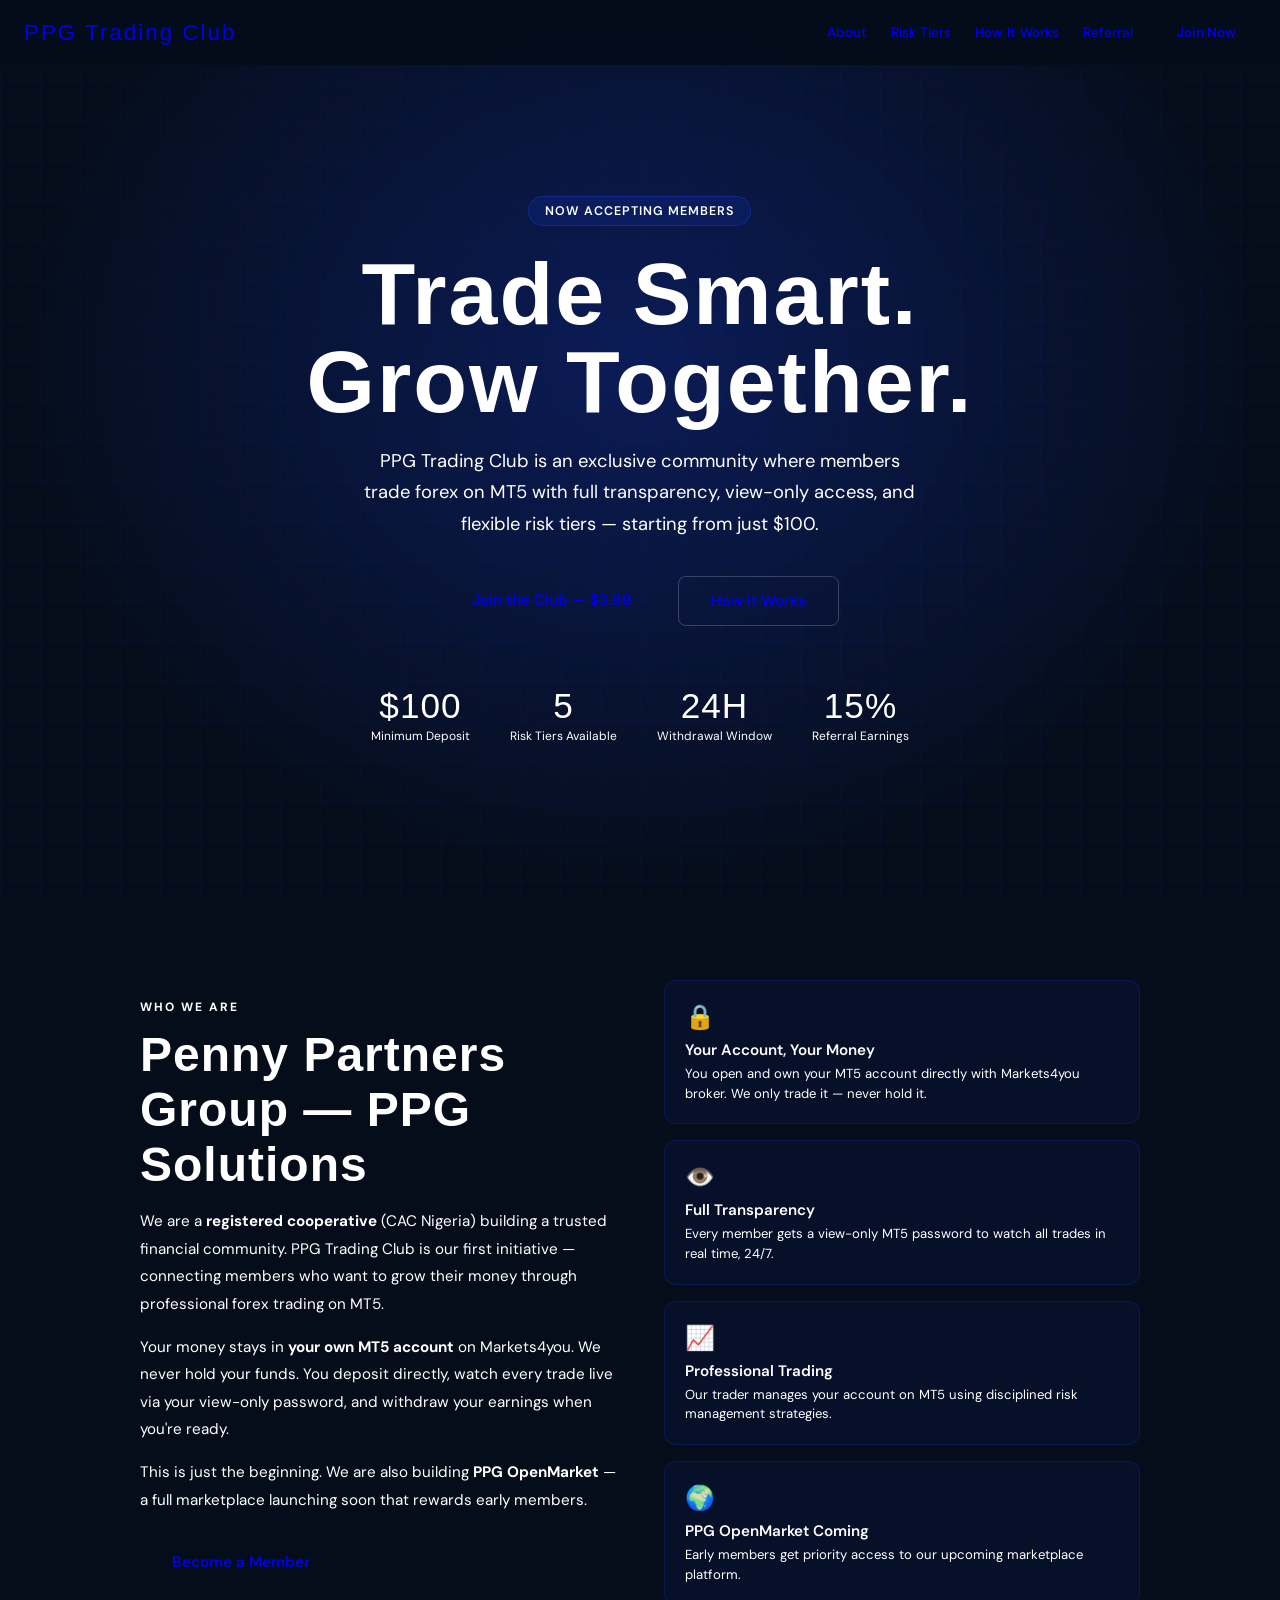
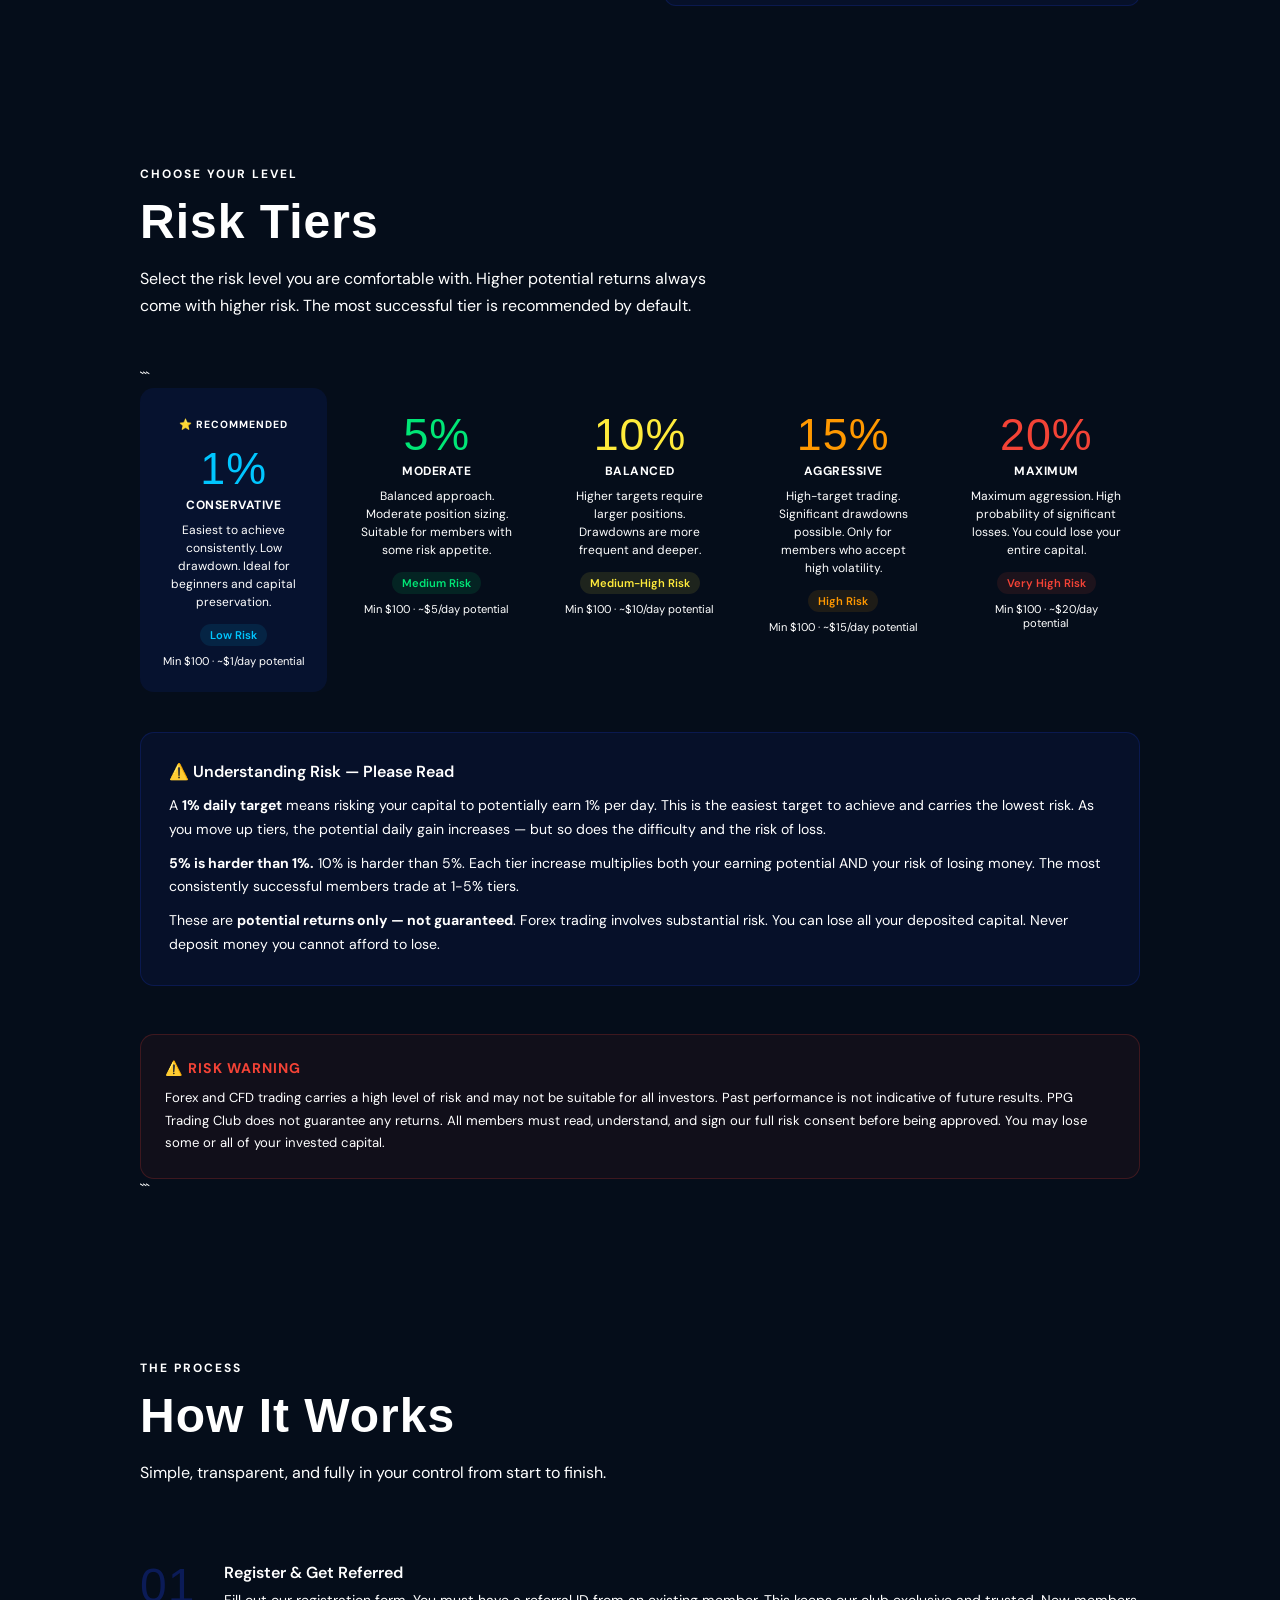
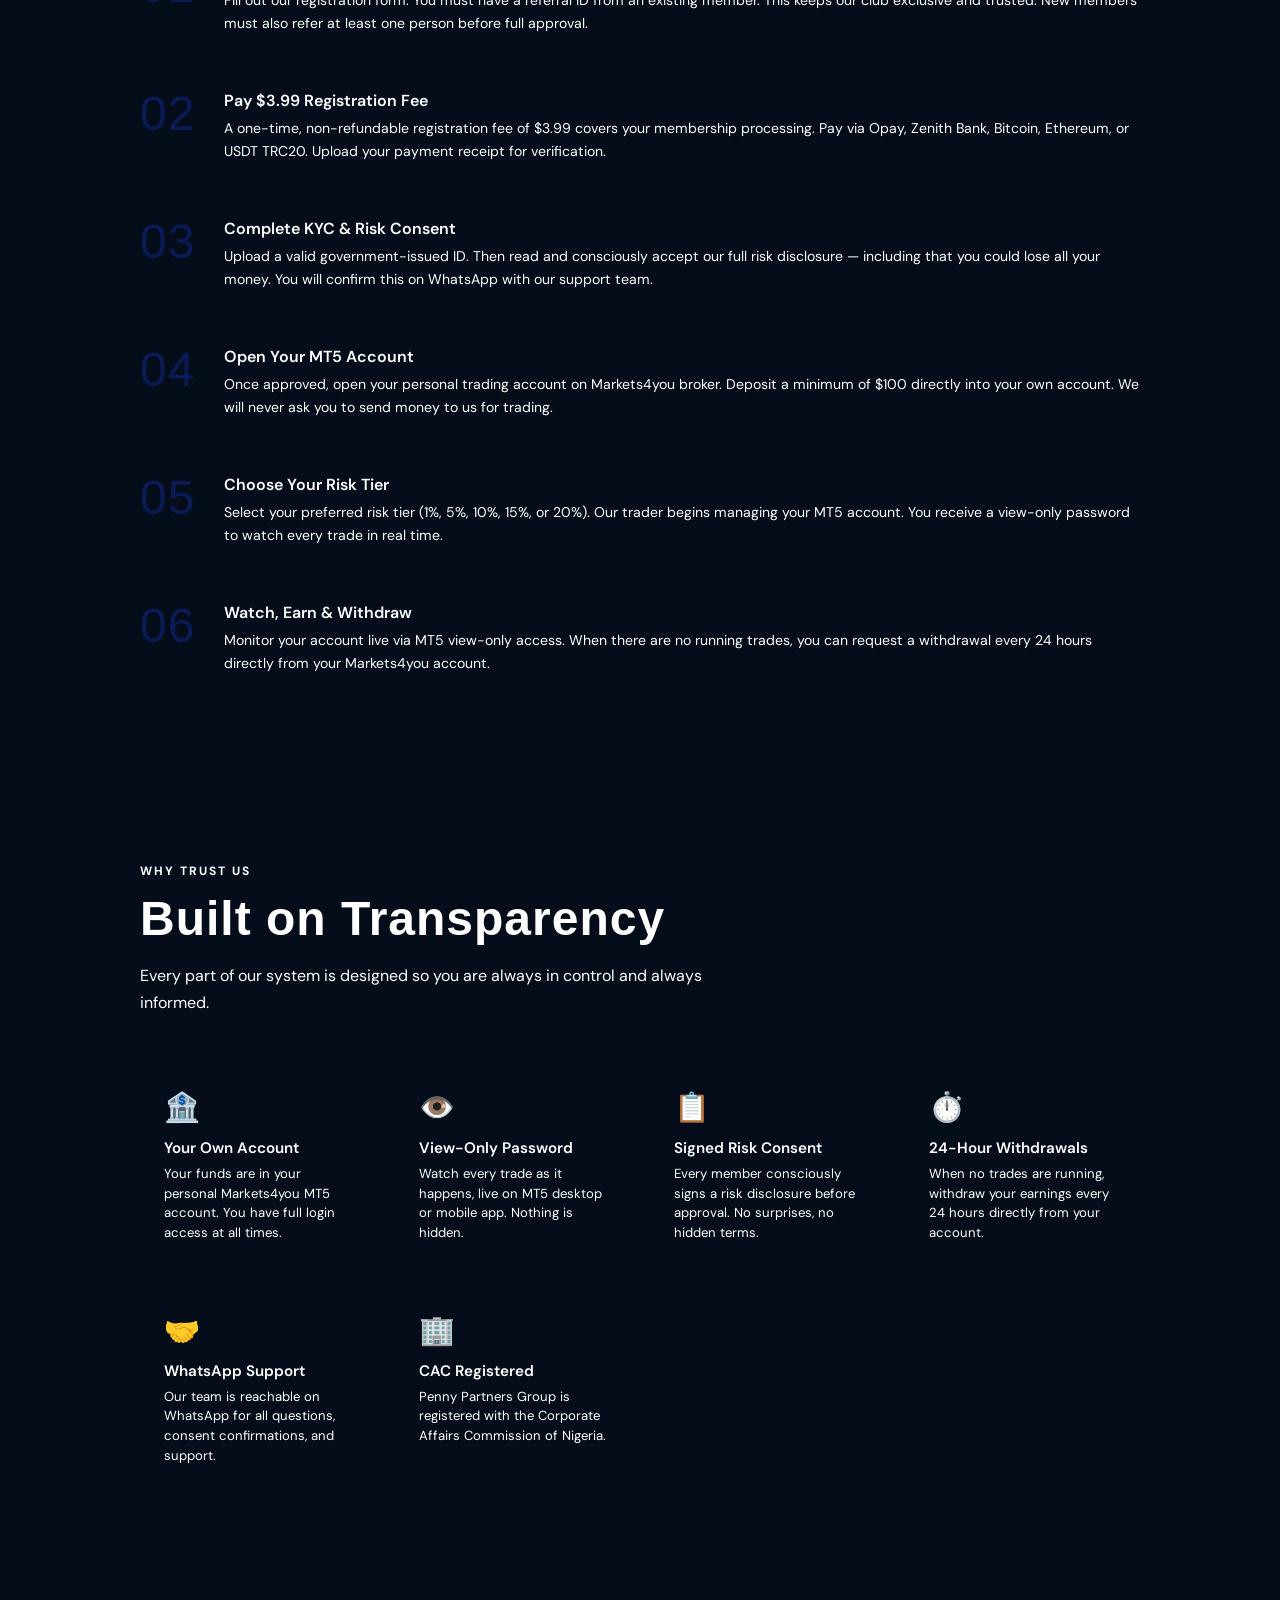
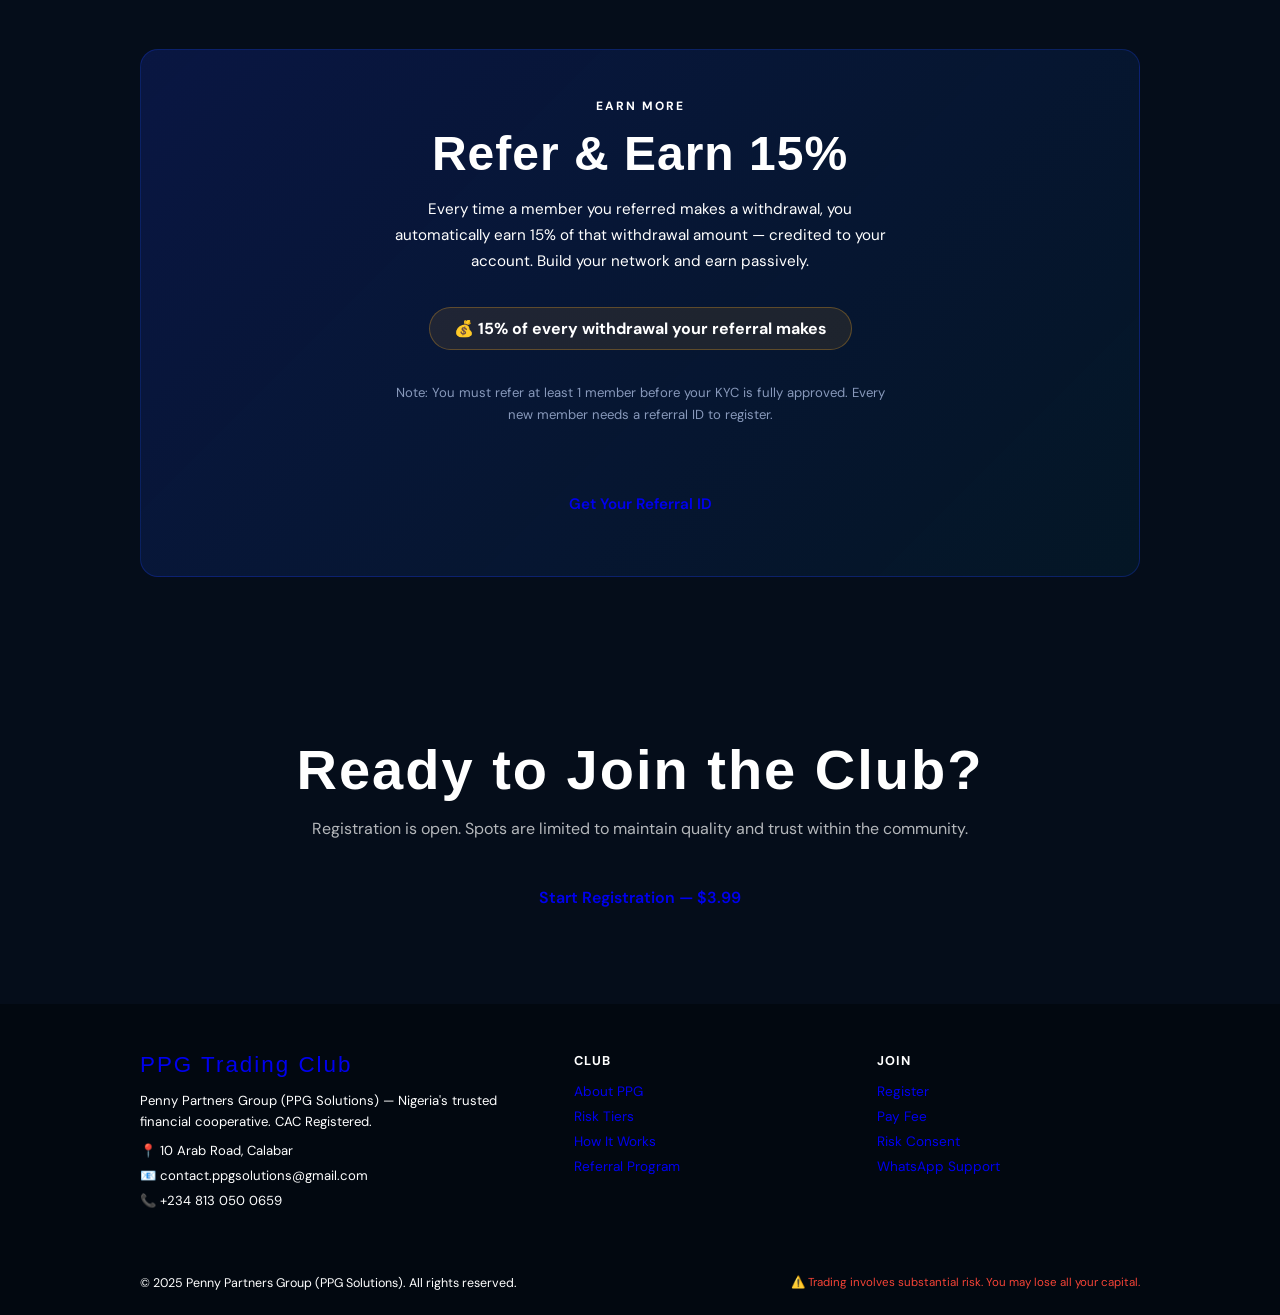
==== index.html @ 6c0fa54b "Create index.html" ====
<!DOCTYPE html>

<html lang="en">
<head>
<meta charset="UTF-8">
<meta name="viewport" content="width=device-width, initial-scale=1.0">
<title>PPG Trading Club — Penny Partners Group</title>
<link href="https://fonts.googleapis.com/css2?family=Bebas+Neue&family=DM+Sans:wght@300;400;500;600&display=swap" rel="stylesheet">
<style>
:root {
  --blue: #1a3de4;
  --blue-light: #4a6ff0;
  --blue-dark: #0f24a0;
  --cyan: #00c6ff;
  --gold: #f5a623;
  --white: #ffffff;
  --off-white: #f0f4ff;
  --dark: #050d1a;
  --dark2: #0a1628;
  --text-muted: #8899bb;
  --border: rgba(255,255,255,0.08);
}
* { margin: 0; padding: 0; box-sizing: border-box; }
html { scroll-behavior: smooth; }
body {
  font-family: 'DM Sans', sans-serif;
  background: var(--dark);
  color: var(--white);
  overflow-x: hidden;
}

/* NAV */
nav {
position: fixed; top: 0; left: 0; right: 0;
z-index: 1000;
display: flex; align-items: center; justify-content: space-between;
padding: 16px 24px;
background: rgba(5,13,26,0.92);
backdrop-filter: blur(12px);
border-bottom: 1px solid var(–border);
}
.nav-logo {
display: flex; align-items: center; gap: 10px;
font-family: ‘Bebas Neue’, sans-serif;
font-size: 1.4rem;
letter-spacing: 2px;
color: var(–white);
text-decoration: none;
}
.nav-logo img {
width: 36px; height: 36px;
border-radius: 8px;
object-fit: contain;
}
.nav-links { display: flex; gap: 24px; align-items: center; }
.nav-links a {
color: var(–text-muted);
text-decoration: none;
font-size: 0.85rem;
font-weight: 500;
transition: color 0.2s;
}
.nav-links a:hover { color: var(–white); }
.nav-cta {
background: var(–blue);
color: var(–white) !important;
padding: 8px 20px;
border-radius: 6px;
font-weight: 600 !important;
transition: background 0.2s !important;
}
.nav-cta:hover { background: var(–blue-light) !important; color: var(–white) !important; }
.hamburger { display: none; flex-direction: column; gap: 5px; cursor: pointer; }
.hamburger span { display: block; width: 22px; height: 2px; background: var(–white); border-radius: 2px; }
.mobile-menu {
display: none;
position: fixed; top: 70px; left: 0; right: 0;
background: var(–dark2);
padding: 20px 24px;
border-bottom: 1px solid var(–border);
z-index: 999;
flex-direction: column; gap: 16px;
}
.mobile-menu a {
color: var(–text-muted); text-decoration: none;
font-size: 1rem; font-weight: 500;
padding: 8px 0; border-bottom: 1px solid var(–border);
}
.mobile-menu.open { display: flex; }

/* HERO */
.hero {
min-height: 100vh;
display: flex; align-items: center; justify-content: center;
text-align: center;
padding: 100px 24px 60px;
position: relative;
overflow: hidden;
}
.hero-bg {
position: absolute; inset: 0;
background: radial-gradient(ellipse at 50% 40%, rgba(26,61,228,0.3) 0%, rgba(5,13,26,0) 70%);
}
.hero-grid {
position: absolute; inset: 0;
background-image:
linear-gradient(rgba(26,61,228,0.05) 1px, transparent 1px),
linear-gradient(90deg, rgba(26,61,228,0.05) 1px, transparent 1px);
background-size: 40px 40px;
}
.hero-content { position: relative; z-index: 2; max-width: 700px; margin: 0 auto; }
.hero-badge {
display: inline-flex; align-items: center; gap: 8px;
background: rgba(26,61,228,0.15);
border: 1px solid rgba(26,61,228,0.4);
border-radius: 100px;
padding: 6px 16px;
font-size: 0.78rem;
font-weight: 600;
color: var(–cyan);
letter-spacing: 1px;
text-transform: uppercase;
margin-bottom: 24px;
animation: fadeUp 0.6s ease forwards;
}
.hero-badge::before {
content: ‘’;
width: 6px; height: 6px;
background: var(–cyan);
border-radius: 50%;
animation: pulse 2s infinite;
}
@keyframes pulse {
0%, 100% { opacity: 1; transform: scale(1); }
50% { opacity: 0.5; transform: scale(1.4); }
}
.hero h1 {
font-family: ‘Bebas Neue’, sans-serif;
font-size: clamp(3rem, 10vw, 5.5rem);
line-height: 1;
letter-spacing: 2px;
margin-bottom: 20px;
animation: fadeUp 0.7s ease 0.1s both;
}
.hero h1 span { color: var(–cyan); }
.hero p {
font-size: clamp(1rem, 2.5vw, 1.15rem);
color: var(–text-muted);
line-height: 1.7;
margin-bottom: 36px;
max-width: 560px;
margin-left: auto; margin-right: auto;
animation: fadeUp 0.7s ease 0.2s both;
}
.hero-btns {
display: flex; gap: 14px; justify-content: center; flex-wrap: wrap;
animation: fadeUp 0.7s ease 0.3s both;
}
.btn-primary {
background: var(–blue);
color: var(–white);
padding: 14px 32px;
border-radius: 8px;
font-size: 0.95rem;
font-weight: 600;
text-decoration: none;
transition: all 0.2s;
border: none; cursor: pointer;
display: inline-block;
}
.btn-primary:hover { background: var(–blue-light); transform: translateY(-2px); }
.btn-secondary {
background: transparent;
color: var(–white);
padding: 14px 32px;
border-radius: 8px;
font-size: 0.95rem;
font-weight: 600;
text-decoration: none;
border: 1px solid rgba(255,255,255,0.2);
transition: all 0.2s;
display: inline-block;
}
.btn-secondary:hover { border-color: var(–white); transform: translateY(-2px); }
.hero-stats {
display: flex; gap: 40px; justify-content: center;
margin-top: 60px;
animation: fadeUp 0.7s ease 0.4s both;
flex-wrap: wrap;
}
.stat { text-align: center; }
.stat-num {
font-family: ‘Bebas Neue’, sans-serif;
font-size: 2.2rem;
color: var(–cyan);
letter-spacing: 1px;
}
.stat-label { font-size: 0.75rem; color: var(–text-muted); margin-top: 2px; }
@keyframes fadeUp {
from { opacity: 0; transform: translateY(24px); }
to { opacity: 1; transform: translateY(0); }
}

/* SECTION */
section { padding: 80px 24px; }
.section-inner { max-width: 1000px; margin: 0 auto; }
.section-tag {
font-size: 0.75rem;
font-weight: 700;
letter-spacing: 2px;
text-transform: uppercase;
color: var(–cyan);
margin-bottom: 12px;
}
.section-title {
font-family: ‘Bebas Neue’, sans-serif;
font-size: clamp(2rem, 5vw, 3rem);
letter-spacing: 1px;
margin-bottom: 16px;
}
.section-sub {
color: var(–text-muted);
font-size: 1rem;
line-height: 1.7;
max-width: 600px;
margin-bottom: 48px;
}

/* ABOUT */
.about { background: var(–dark2); }
.about-grid {
display: grid;
grid-template-columns: 1fr 1fr;
gap: 48px;
align-items: center;
}
.about-text p {
color: var(–text-muted);
line-height: 1.8;
margin-bottom: 16px;
font-size: 0.95rem;
}
.about-text p strong { color: var(–white); }
.about-cards { display: flex; flex-direction: column; gap: 16px; }
.about-card {
background: rgba(26,61,228,0.08);
border: 1px solid rgba(26,61,228,0.2);
border-radius: 12px;
padding: 20px;
transition: border-color 0.2s;
}
.about-card:hover { border-color: var(–blue-light); }
.about-card-icon { font-size: 1.5rem; margin-bottom: 8px; }
.about-card h4 { font-weight: 600; margin-bottom: 4px; font-size: 0.95rem; }
.about-card p { color: var(–text-muted); font-size: 0.82rem; line-height: 1.5; }

/* RISK TIERS */
.risk { background: var(–dark); }
.tiers-grid {
display: grid;
grid-template-columns: repeat(auto-fit, minmax(170px, 1fr));
gap: 16px;
}
.tier {
background: var(–dark2);
border: 1px solid var(–border);
border-radius: 14px;
padding: 24px 18px;
text-align: center;
transition: all 0.25s;
cursor: default;
position: relative;
overflow: hidden;
}
.tier::before {
content: ‘’;
position: absolute; top: 0; left: 0; right: 0;
height: 3px;
}
.tier-1::before { background: #00c6ff; }
.tier-2::before { background: #00e676; }
.tier-3::before { background: #ffeb3b; }
.tier-4::before { background: #ff9800; }
.tier-5::before { background: #f44336; }
.tier:hover { transform: translateY(-4px); border-color: rgba(255,255,255,0.15); }
.tier-recommended {
border-color: var(–blue);
background: rgba(26,61,228,0.1);
}
.tier-badge {
font-size: 0.65rem;
font-weight: 700;
letter-spacing: 1px;
text-transform: uppercase;
background: var(–blue);
color: white;
padding: 3px 10px;
border-radius: 100px;
margin-bottom: 12px;
display: inline-block;
}
.tier-pct {
font-family: ‘Bebas Neue’, sans-serif;
font-size: 2.8rem;
letter-spacing: 1px;
line-height: 1;
margin-bottom: 6px;
}
.tier-1 .tier-pct { color: #00c6ff; }
.tier-2 .tier-pct { color: #00e676; }
.tier-3 .tier-pct { color: #ffeb3b; }
.tier-4 .tier-pct { color: #ff9800; }
.tier-5 .tier-pct { color: #f44336; }
.tier-label {
font-size: 0.75rem;
font-weight: 700;
color: var(–white);
margin-bottom: 8px;
text-transform: uppercase;
letter-spacing: 0.5px;
}
.tier-desc {
font-size: 0.75rem;
color: var(–text-muted);
line-height: 1.5;
margin-bottom: 12px;
}
.tier-risk {
font-size: 0.7rem;
font-weight: 600;
padding: 4px 10px;
border-radius: 100px;
display: inline-block;
}
.tier-1 .tier-risk { background: rgba(0,198,255,0.1); color: #00c6ff; }
.tier-2 .tier-risk { background: rgba(0,230,118,0.1); color: #00e676; }
.tier-3 .tier-risk { background: rgba(255,235,59,0.1); color: #ffeb3b; }
.tier-4 .tier-risk { background: rgba(255,152,0,0.1); color: #ff9800; }
.tier-5 .tier-risk { background: rgba(244,67,54,0.1); color: #f44336; }
.tier-min {
font-size: 0.7rem;
color: var(–text-muted);
margin-top: 8px;
}

/* RISK EXPLAINER */
.risk-note {
margin-top: 40px;
background: rgba(26,61,228,0.08);
border: 1px solid rgba(26,61,228,0.2);
border-radius: 14px;
padding: 28px;
}
.risk-note h3 {
font-weight: 600; margin-bottom: 12px; font-size: 1rem;
}
.risk-note p {
color: var(–text-muted); font-size: 0.88rem; line-height: 1.7; margin-bottom: 10px;
}
.risk-note p:last-child { margin-bottom: 0; }
.risk-note strong { color: var(–white); }

/* HOW IT WORKS */
.how { background: var(–dark2); }
.steps { display: flex; flex-direction: column; gap: 0; }
.step {
display: flex; gap: 24px; align-items: flex-start;
padding: 28px 0;
border-bottom: 1px solid var(–border);
position: relative;
}
.step:last-child { border-bottom: none; }
.step-num {
font-family: ‘Bebas Neue’, sans-serif;
font-size: 3rem;
color: rgba(26,61,228,0.3);
line-height: 1;
min-width: 60px;
letter-spacing: 1px;
}
.step-content h4 {
font-weight: 600; font-size: 1rem; margin-bottom: 6px;
}
.step-content p {
color: var(–text-muted); font-size: 0.88rem; line-height: 1.6;
}

/* TRANSPARENCY */
.transparency { background: var(–dark); }
.trans-grid {
display: grid;
grid-template-columns: repeat(auto-fit, minmax(220px, 1fr));
gap: 20px;
}
.trans-card {
background: var(–dark2);
border: 1px solid var(–border);
border-radius: 12px;
padding: 24px;
transition: border-color 0.2s;
}
.trans-card:hover { border-color: var(–blue-light); }
.trans-icon { font-size: 1.8rem; margin-bottom: 12px; }
.trans-card h4 { font-weight: 600; margin-bottom: 6px; font-size: 0.95rem; }
.trans-card p { color: var(–text-muted); font-size: 0.82rem; line-height: 1.5; }

/* REFERRAL */
.referral { background: var(–dark2); }
.referral-box {
background: linear-gradient(135deg, rgba(26,61,228,0.2) 0%, rgba(0,198,255,0.05) 100%);
border: 1px solid rgba(26,61,228,0.3);
border-radius: 18px;
padding: 48px 36px;
text-align: center;
}
.referral-box h2 {
font-family: ‘Bebas Neue’, sans-serif;
font-size: clamp(2rem, 5vw, 3rem);
letter-spacing: 1px;
margin-bottom: 16px;
}
.referral-box h2 span { color: var(–cyan); }
.referral-box p {
color: var(–text-muted); font-size: 0.95rem;
line-height: 1.7; max-width: 500px; margin: 0 auto 32px;
}
.referral-highlight {
display: inline-flex; align-items: center; gap: 10px;
background: rgba(245,166,35,0.1);
border: 1px solid rgba(245,166,35,0.3);
border-radius: 100px;
padding: 10px 24px;
font-size: 1rem;
font-weight: 700;
color: var(–gold);
margin-bottom: 32px;
}

/* DISCLAIMER */
.disclaimer {
background: rgba(244,67,54,0.05);
border: 1px solid rgba(244,67,54,0.2);
border-radius: 14px;
padding: 24px;
margin-top: 48px;
}
.disclaimer h4 {
color: #f44336; font-weight: 700;
font-size: 0.88rem; margin-bottom: 10px;
text-transform: uppercase; letter-spacing: 1px;
}
.disclaimer p {
color: var(–text-muted); font-size: 0.82rem; line-height: 1.7;
}

/* CTA SECTION */
.cta-section {
background: var(–blue-dark);
text-align: center;
padding: 80px 24px;
position: relative;
overflow: hidden;
}
.cta-section::before {
content: ‘’;
position: absolute; inset: 0;
background: radial-gradient(ellipse at center, rgba(0,198,255,0.15) 0%, transparent 70%);
}
.cta-section h2 {
font-family: ‘Bebas Neue’, sans-serif;
font-size: clamp(2.2rem, 6vw, 3.5rem);
letter-spacing: 2px;
margin-bottom: 16px;
position: relative;
}
.cta-section p {
color: rgba(255,255,255,0.7);
font-size: 1rem;
margin-bottom: 32px;
position: relative;
}
.cta-section a { position: relative; }

/* FOOTER */
footer {
background: #020810;
padding: 48px 24px 24px;
border-top: 1px solid var(–border);
}
.footer-inner {
max-width: 1000px; margin: 0 auto;
display: grid; grid-template-columns: 1.5fr 1fr 1fr;
gap: 40px; margin-bottom: 40px;
}
.footer-brand .nav-logo { margin-bottom: 12px; }
.footer-brand p { color: var(–text-muted); font-size: 0.82rem; line-height: 1.6; }
.footer-col h5 {
font-weight: 700; font-size: 0.8rem;
text-transform: uppercase; letter-spacing: 1px;
margin-bottom: 14px; color: var(–text-muted);
}
.footer-col a {
display: block; color: var(–text-muted);
text-decoration: none; font-size: 0.85rem;
margin-bottom: 8px; transition: color 0.2s;
}
.footer-col a:hover { color: var(–white); }
.footer-bottom {
max-width: 1000px; margin: 0 auto;
padding-top: 24px; border-top: 1px solid var(–border);
display: flex; justify-content: space-between; align-items: center;
flex-wrap: wrap; gap: 12px;
}
.footer-bottom p { color: var(–text-muted); font-size: 0.78rem; }

/* RESPONSIVE */
@media (max-width: 768px) {
.nav-links { display: none; }
.hamburger { display: flex; }
.about-grid { grid-template-columns: 1fr; gap: 32px; }
.footer-inner { grid-template-columns: 1fr; gap: 28px; }
.footer-bottom { flex-direction: column; text-align: center; }
.tiers-grid { grid-template-columns: repeat(2, 1fr); }
}
@media (max-width: 480px) {
.tiers-grid { grid-template-columns: 1fr; }
.hero-stats { gap: 24px; }
}
</style>

</head>
<body>

<!-- NAV -->

<nav>
  <a href="index.html" class="nav-logo">
    <img src="logo.png" alt="PPG Logo" onerror="this.style.display='none'">
    PPG Trading Club
  </a>
  <div class="nav-links">
    <a href="#about">About</a>
    <a href="#risk">Risk Tiers</a>
    <a href="#how">How It Works</a>
    <a href="#referral">Referral</a>
    <a href="register.html" class="nav-cta">Join Now</a>
  </div>
  <div class="hamburger" onclick="toggleMenu()">
    <span></span><span></span><span></span>
  </div>
</nav>
<div class="mobile-menu" id="mobileMenu">
  <a href="#about" onclick="toggleMenu()">About</a>
  <a href="#risk" onclick="toggleMenu()">Risk Tiers</a>
  <a href="#how" onclick="toggleMenu()">How It Works</a>
  <a href="#referral" onclick="toggleMenu()">Referral</a>
  <a href="register.html">Join Now →</a>
</div>

<!-- HERO -->

<section class="hero">
  <div class="hero-bg"></div>
  <div class="hero-grid"></div>
  <div class="hero-content">
    <div class="hero-badge">Now Accepting Members</div>
    <h1>Trade Smart.<br><span>Grow Together.</span></h1>
    <p>PPG Trading Club is an exclusive community where members trade forex on MT5 with full transparency, view-only access, and flexible risk tiers — starting from just $100.</p>
    <div class="hero-btns">
      <a href="register.html" class="btn-primary">Join the Club — $3.99</a>
      <a href="#how" class="btn-secondary">How It Works</a>
    </div>
    <div class="hero-stats">
      <div class="stat">
        <div class="stat-num">$100</div>
        <div class="stat-label">Minimum Deposit</div>
      </div>
      <div class="stat">
        <div class="stat-num">5</div>
        <div class="stat-label">Risk Tiers Available</div>
      </div>
      <div class="stat">
        <div class="stat-num">24H</div>
        <div class="stat-label">Withdrawal Window</div>
      </div>
      <div class="stat">
        <div class="stat-num">15%</div>
        <div class="stat-label">Referral Earnings</div>
      </div>
    </div>
  </div>
</section>

<!-- ABOUT -->

<section class="about" id="about">
  <div class="section-inner">
    <div class="about-grid">
      <div class="about-text">
        <div class="section-tag">Who We Are</div>
        <h2 class="section-title">Penny Partners Group — PPG Solutions</h2>
        <p>We are a <strong>registered cooperative</strong> (CAC Nigeria) building a trusted financial community. PPG Trading Club is our first initiative — connecting members who want to grow their money through professional forex trading on MT5.</p>
        <p>Your money stays in <strong>your own MT5 account</strong> on Markets4you. We never hold your funds. You deposit directly, watch every trade live via your view-only password, and withdraw your earnings when you're ready.</p>
        <p>This is just the beginning. We are also building <strong>PPG OpenMarket</strong> — a full marketplace launching soon that rewards early members.</p>
        <a href="register.html" class="btn-primary" style="margin-top:8px;">Become a Member</a>
      </div>
      <div class="about-cards">
        <div class="about-card">
          <div class="about-card-icon">🔒</div>
          <h4>Your Account, Your Money</h4>
          <p>You open and own your MT5 account directly with Markets4you broker. We only trade it — never hold it.</p>
        </div>
        <div class="about-card">
          <div class="about-card-icon">👁️</div>
          <h4>Full Transparency</h4>
          <p>Every member gets a view-only MT5 password to watch all trades in real time, 24/7.</p>
        </div>
        <div class="about-card">
          <div class="about-card-icon">📈</div>
          <h4>Professional Trading</h4>
          <p>Our trader manages your account on MT5 using disciplined risk management strategies.</p>
        </div>
        <div class="about-card">
          <div class="about-card-icon">🌍</div>
          <h4>PPG OpenMarket Coming</h4>
          <p>Early members get priority access to our upcoming marketplace platform.</p>
        </div>
      </div>
    </div>
  </div>
</section>

<!-- RISK TIERS -->

<section class="risk" id="risk">
  <div class="section-inner">
    <div class="section-tag">Choose Your Level</div>
    <h2 class="section-title">Risk Tiers</h2>
    <p class="section-sub">Select the risk level you are comfortable with. Higher potential returns always come with higher risk. The most successful tier is recommended by default.</p>

```
<div class="tiers-grid">
  <div class="tier tier-1 tier-recommended">
    <div class="tier-badge">⭐ Recommended</div>
    <div class="tier-pct">1%</div>
    <div class="tier-label">Conservative</div>
    <div class="tier-desc">Easiest to achieve consistently. Low drawdown. Ideal for beginners and capital preservation.</div>
    <div class="tier-risk">Low Risk</div>
    <div class="tier-min">Min $100 · ~$1/day potential</div>
  </div>
  <div class="tier tier-2">
    <div class="tier-pct">5%</div>
    <div class="tier-label">Moderate</div>
    <div class="tier-desc">Balanced approach. Moderate position sizing. Suitable for members with some risk appetite.</div>
    <div class="tier-risk">Medium Risk</div>
    <div class="tier-min">Min $100 · ~$5/day potential</div>
  </div>
  <div class="tier tier-3">
    <div class="tier-pct">10%</div>
    <div class="tier-label">Balanced</div>
    <div class="tier-desc">Higher targets require larger positions. Drawdowns are more frequent and deeper.</div>
    <div class="tier-risk">Medium-High Risk</div>
    <div class="tier-min">Min $100 · ~$10/day potential</div>
  </div>
  <div class="tier tier-4">
    <div class="tier-pct">15%</div>
    <div class="tier-label">Aggressive</div>
    <div class="tier-desc">High-target trading. Significant drawdowns possible. Only for members who accept high volatility.</div>
    <div class="tier-risk">High Risk</div>
    <div class="tier-min">Min $100 · ~$15/day potential</div>
  </div>
  <div class="tier tier-5">
    <div class="tier-pct">20%</div>
    <div class="tier-label">Maximum</div>
    <div class="tier-desc">Maximum aggression. High probability of significant losses. You could lose your entire capital.</div>
    <div class="tier-risk">Very High Risk</div>
    <div class="tier-min">Min $100 · ~$20/day potential</div>
  </div>
</div>

<div class="risk-note">
  <h3>⚠️ Understanding Risk — Please Read</h3>
  <p>A <strong>1% daily target</strong> means risking your capital to potentially earn 1% per day. This is the easiest target to achieve and carries the lowest risk. As you move up tiers, the potential daily gain increases — but so does the difficulty and the risk of loss.</p>
  <p><strong>5% is harder than 1%.</strong> 10% is harder than 5%. Each tier increase multiplies both your earning potential AND your risk of losing money. The most consistently successful members trade at 1-5% tiers.</p>
  <p>These are <strong>potential returns only — not guaranteed</strong>. Forex trading involves substantial risk. You can lose all your deposited capital. Never deposit money you cannot afford to lose.</p>
</div>

<div class="disclaimer">
  <h4>⚠️ Risk Warning</h4>
  <p>Forex and CFD trading carries a high level of risk and may not be suitable for all investors. Past performance is not indicative of future results. PPG Trading Club does not guarantee any returns. All members must read, understand, and sign our full risk consent before being approved. You may lose some or all of your invested capital.</p>
</div>
```

  </div>
</section>

<!-- HOW IT WORKS -->

<section class="how" id="how">
  <div class="section-inner">
    <div class="section-tag">The Process</div>
    <h2 class="section-title">How It Works</h2>
    <p class="section-sub">Simple, transparent, and fully in your control from start to finish.</p>
    <div class="steps">
      <div class="step">
        <div class="step-num">01</div>
        <div class="step-content">
          <h4>Register & Get Referred</h4>
          <p>Fill out our registration form. You must have a referral ID from an existing member. This keeps our club exclusive and trusted. New members must also refer at least one person before full approval.</p>
        </div>
      </div>
      <div class="step">
        <div class="step-num">02</div>
        <div class="step-content">
          <h4>Pay $3.99 Registration Fee</h4>
          <p>A one-time, non-refundable registration fee of $3.99 covers your membership processing. Pay via Opay, Zenith Bank, Bitcoin, Ethereum, or USDT TRC20. Upload your payment receipt for verification.</p>
        </div>
      </div>
      <div class="step">
        <div class="step-num">03</div>
        <div class="step-content">
          <h4>Complete KYC & Risk Consent</h4>
          <p>Upload a valid government-issued ID. Then read and consciously accept our full risk disclosure — including that you could lose all your money. You will confirm this on WhatsApp with our support team.</p>
        </div>
      </div>
      <div class="step">
        <div class="step-num">04</div>
        <div class="step-content">
          <h4>Open Your MT5 Account</h4>
          <p>Once approved, open your personal trading account on Markets4you broker. Deposit a minimum of $100 directly into your own account. We will never ask you to send money to us for trading.</p>
        </div>
      </div>
      <div class="step">
        <div class="step-num">05</div>
        <div class="step-content">
          <h4>Choose Your Risk Tier</h4>
          <p>Select your preferred risk tier (1%, 5%, 10%, 15%, or 20%). Our trader begins managing your MT5 account. You receive a view-only password to watch every trade in real time.</p>
        </div>
      </div>
      <div class="step">
        <div class="step-num">06</div>
        <div class="step-content">
          <h4>Watch, Earn & Withdraw</h4>
          <p>Monitor your account live via MT5 view-only access. When there are no running trades, you can request a withdrawal every 24 hours directly from your Markets4you account.</p>
        </div>
      </div>
    </div>
  </div>
</section>

<!-- TRANSPARENCY -->

<section class="transparency" id="transparency">
  <div class="section-inner">
    <div class="section-tag">Why Trust Us</div>
    <h2 class="section-title">Built on Transparency</h2>
    <p class="section-sub">Every part of our system is designed so you are always in control and always informed.</p>
    <div class="trans-grid">
      <div class="trans-card">
        <div class="trans-icon">🏦</div>
        <h4>Your Own Account</h4>
        <p>Your funds are in your personal Markets4you MT5 account. You have full login access at all times.</p>
      </div>
      <div class="trans-card">
        <div class="trans-icon">👁️</div>
        <h4>View-Only Password</h4>
        <p>Watch every trade as it happens, live on MT5 desktop or mobile app. Nothing is hidden.</p>
      </div>
      <div class="trans-card">
        <div class="trans-icon">📋</div>
        <h4>Signed Risk Consent</h4>
        <p>Every member consciously signs a risk disclosure before approval. No surprises, no hidden terms.</p>
      </div>
      <div class="trans-card">
        <div class="trans-icon">⏱️</div>
        <h4>24-Hour Withdrawals</h4>
        <p>When no trades are running, withdraw your earnings every 24 hours directly from your account.</p>
      </div>
      <div class="trans-card">
        <div class="trans-icon">🤝</div>
        <h4>WhatsApp Support</h4>
        <p>Our team is reachable on WhatsApp for all questions, consent confirmations, and support.</p>
      </div>
      <div class="trans-card">
        <div class="trans-icon">🏢</div>
        <h4>CAC Registered</h4>
        <p>Penny Partners Group is registered with the Corporate Affairs Commission of Nigeria.</p>
      </div>
    </div>
  </div>
</section>

<!-- REFERRAL -->

<section class="referral" id="referral">
  <div class="section-inner">
    <div class="referral-box">
      <div class="section-tag">Earn More</div>
      <h2>Refer & <span>Earn 15%</span></h2>
      <p>Every time a member you referred makes a withdrawal, you automatically earn 15% of that withdrawal amount — credited to your account. Build your network and earn passively.</p>
      <div class="referral-highlight">
        💰 15% of every withdrawal your referral makes
      </div>
      <p style="font-size:0.82rem; color:var(--text-muted);">Note: You must refer at least 1 member before your KYC is fully approved. Every new member needs a referral ID to register.</p>
      <br>
      <a href="register.html" class="btn-primary">Get Your Referral ID</a>
    </div>
  </div>
</section>

<!-- CTA -->

<section class="cta-section">
  <div class="section-inner" style="text-align:center; position:relative; z-index:2;">
    <h2>Ready to Join the Club?</h2>
    <p>Registration is open. Spots are limited to maintain quality and trust within the community.</p>
    <a href="register.html" class="btn-primary" style="font-size:1rem; padding:16px 40px;">Start Registration — $3.99</a>
  </div>
</section>

<!-- FOOTER -->

<footer>
  <div class="footer-inner">
    <div class="footer-brand">
      <a href="index.html" class="nav-logo">
        <img src="logo.png" alt="PPG" onerror="this.style.display='none'">
        PPG Trading Club
      </a>
      <p style="margin-top:12px;">Penny Partners Group (PPG Solutions) — Nigeria's trusted financial cooperative. CAC Registered.</p>
      <p style="margin-top:8px;">📍 10 Arab Road, Calabar</p>
      <p style="margin-top:4px;">📧 contact.ppgsolutions@gmail.com</p>
      <p style="margin-top:4px;">📞 +234 813 050 0659</p>
    </div>
    <div class="footer-col">
      <h5>Club</h5>
      <a href="#about">About PPG</a>
      <a href="#risk">Risk Tiers</a>
      <a href="#how">How It Works</a>
      <a href="#referral">Referral Program</a>
    </div>
    <div class="footer-col">
      <h5>Join</h5>
      <a href="register.html">Register</a>
      <a href="payment.html">Pay Fee</a>
      <a href="consent.html">Risk Consent</a>
      <a href="https://wa.me/2348130500659" target="_blank">WhatsApp Support</a>
    </div>
  </div>
  <div class="footer-bottom">
    <p>© 2025 Penny Partners Group (PPG Solutions). All rights reserved.</p>
    <p style="color:#f44336; font-size:0.72rem;">⚠️ Trading involves substantial risk. You may lose all your capital.</p>
  </div>
</footer>

<script>
function toggleMenu() {
  document.getElementById('mobileMenu').classList.toggle('open');
}
</script>

</body>
</html>
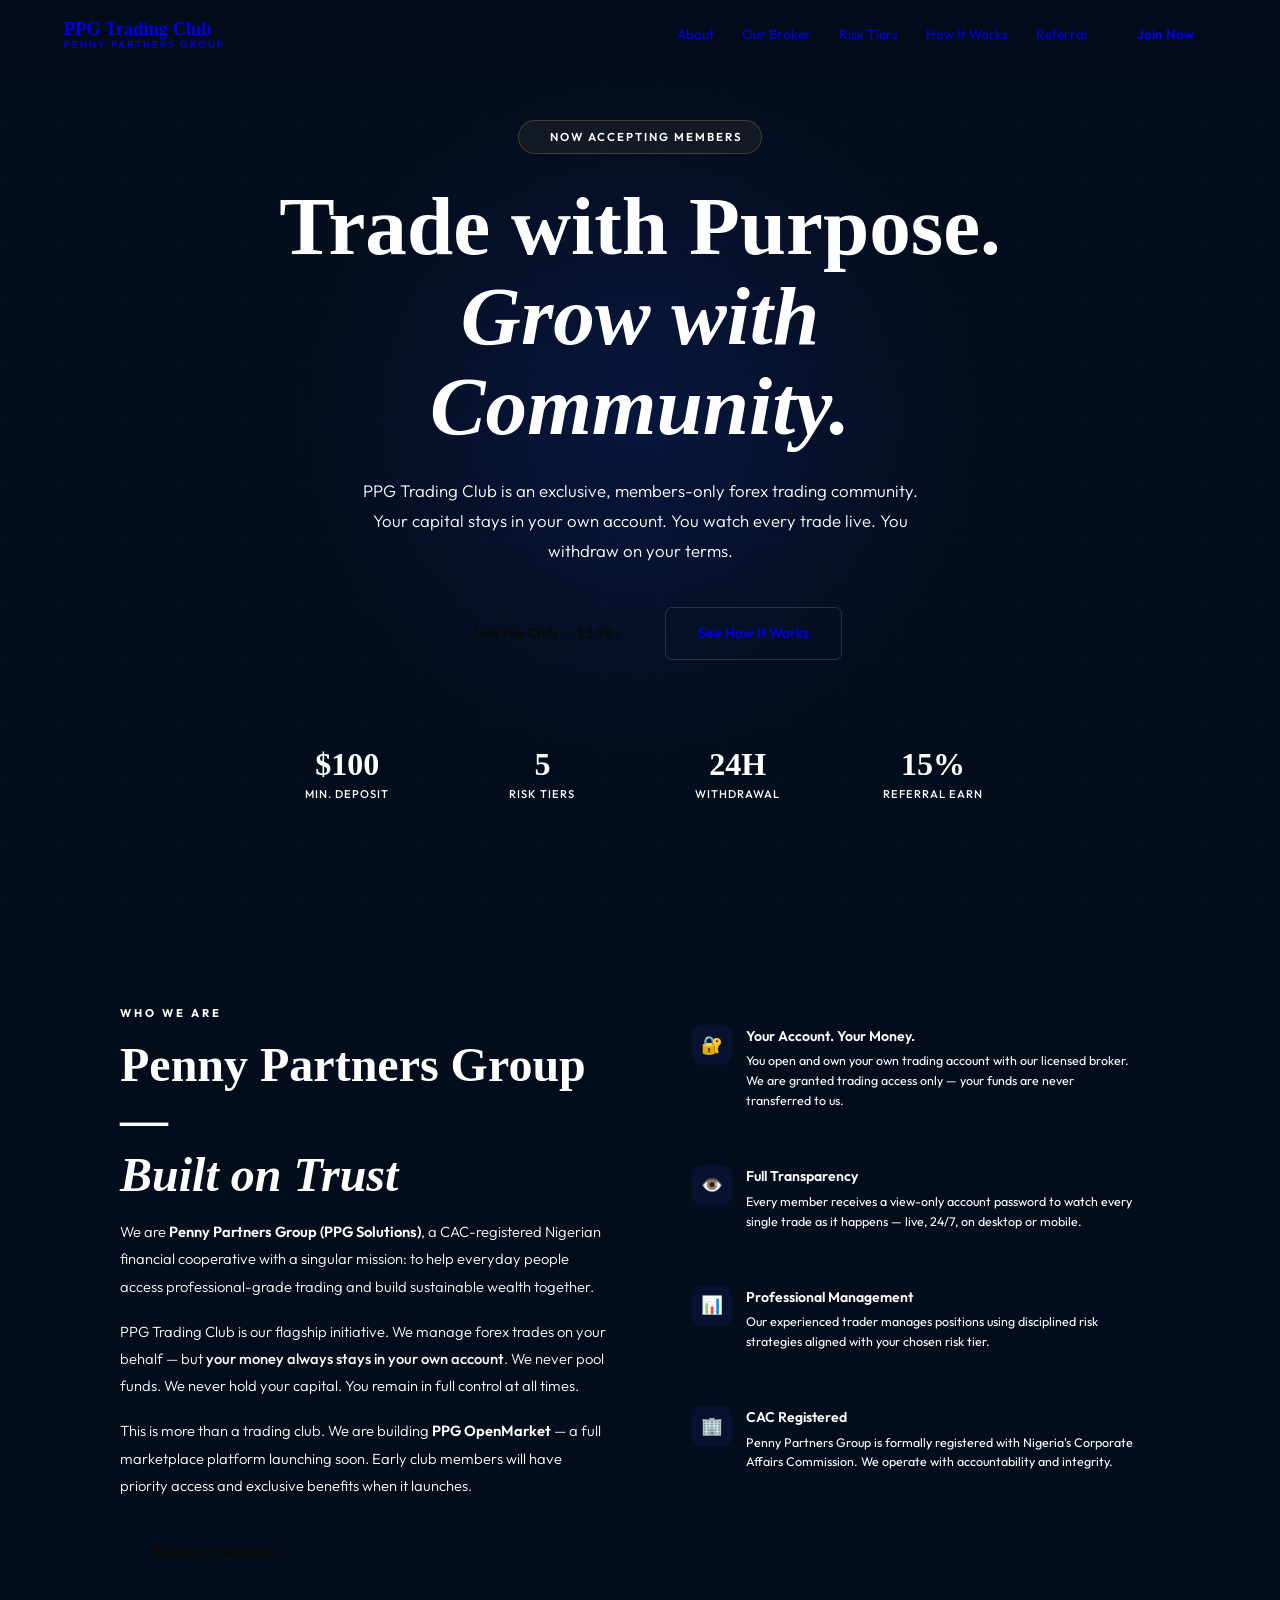
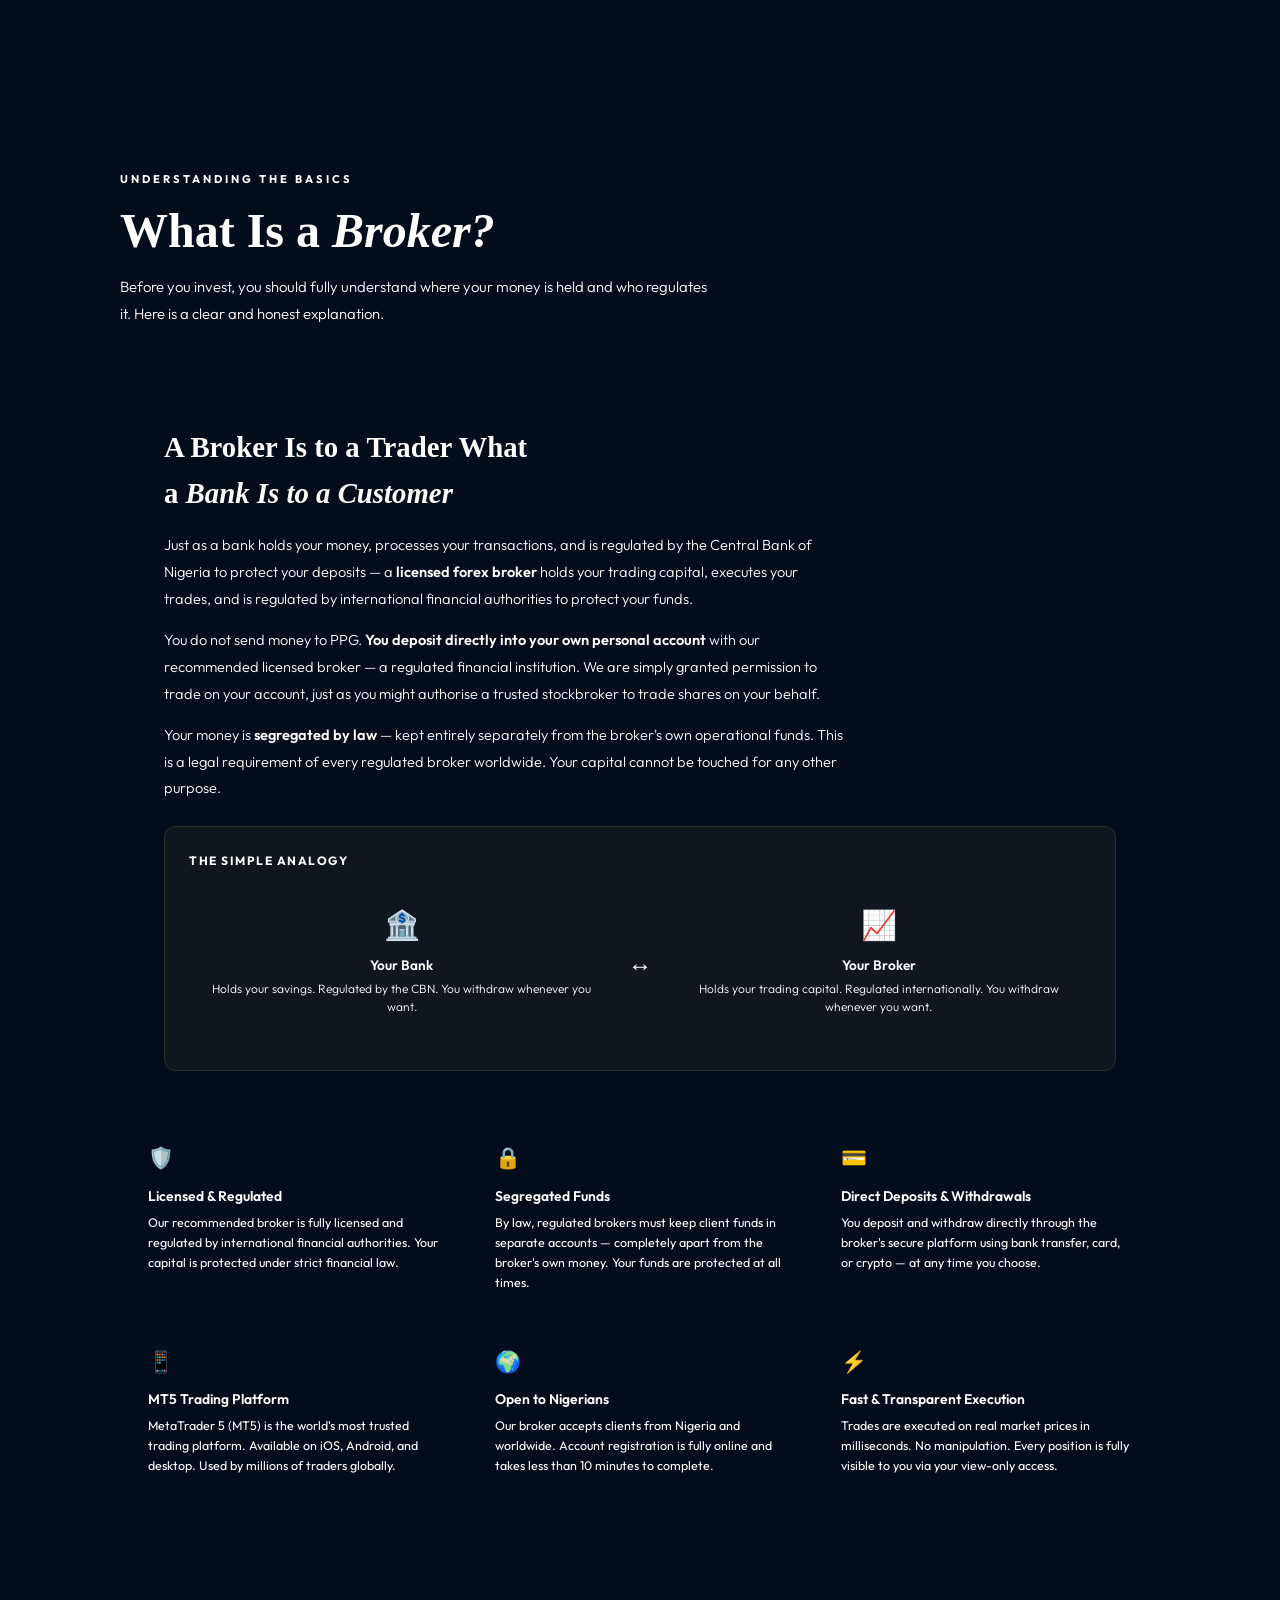
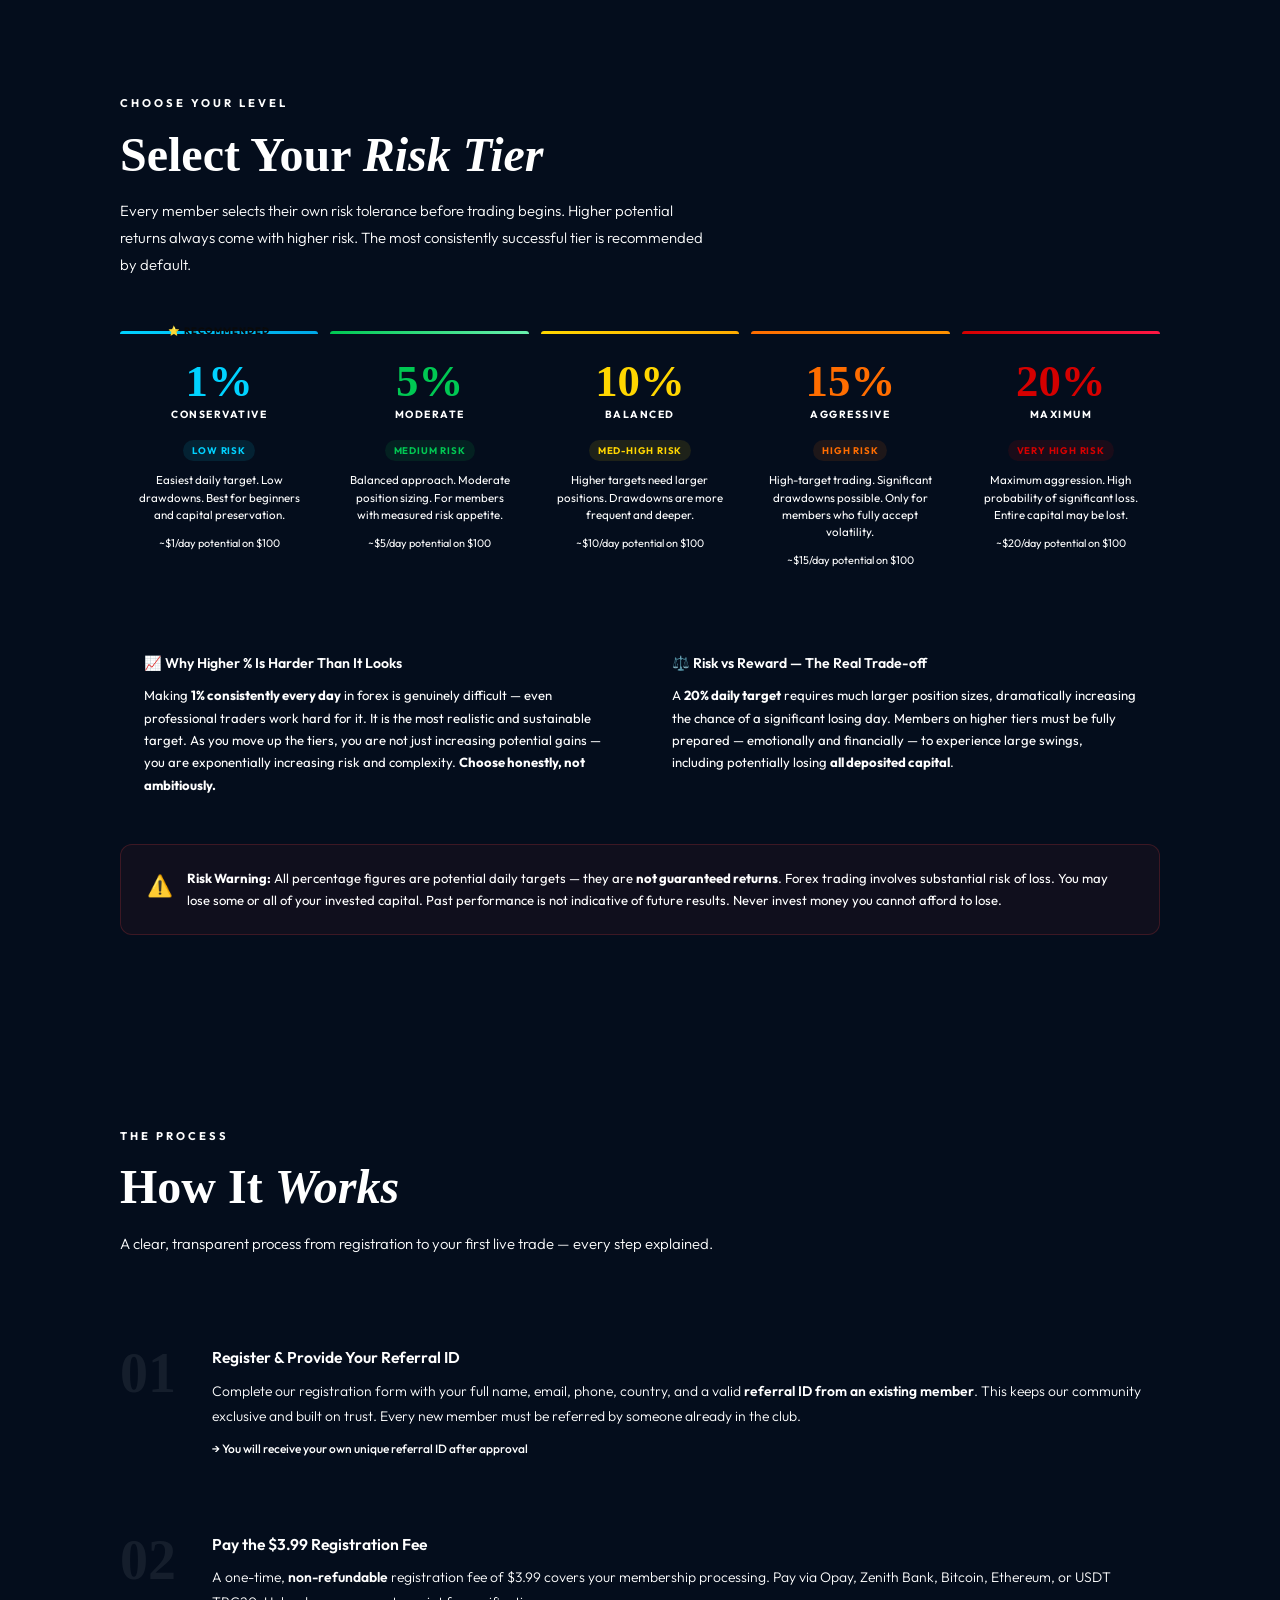
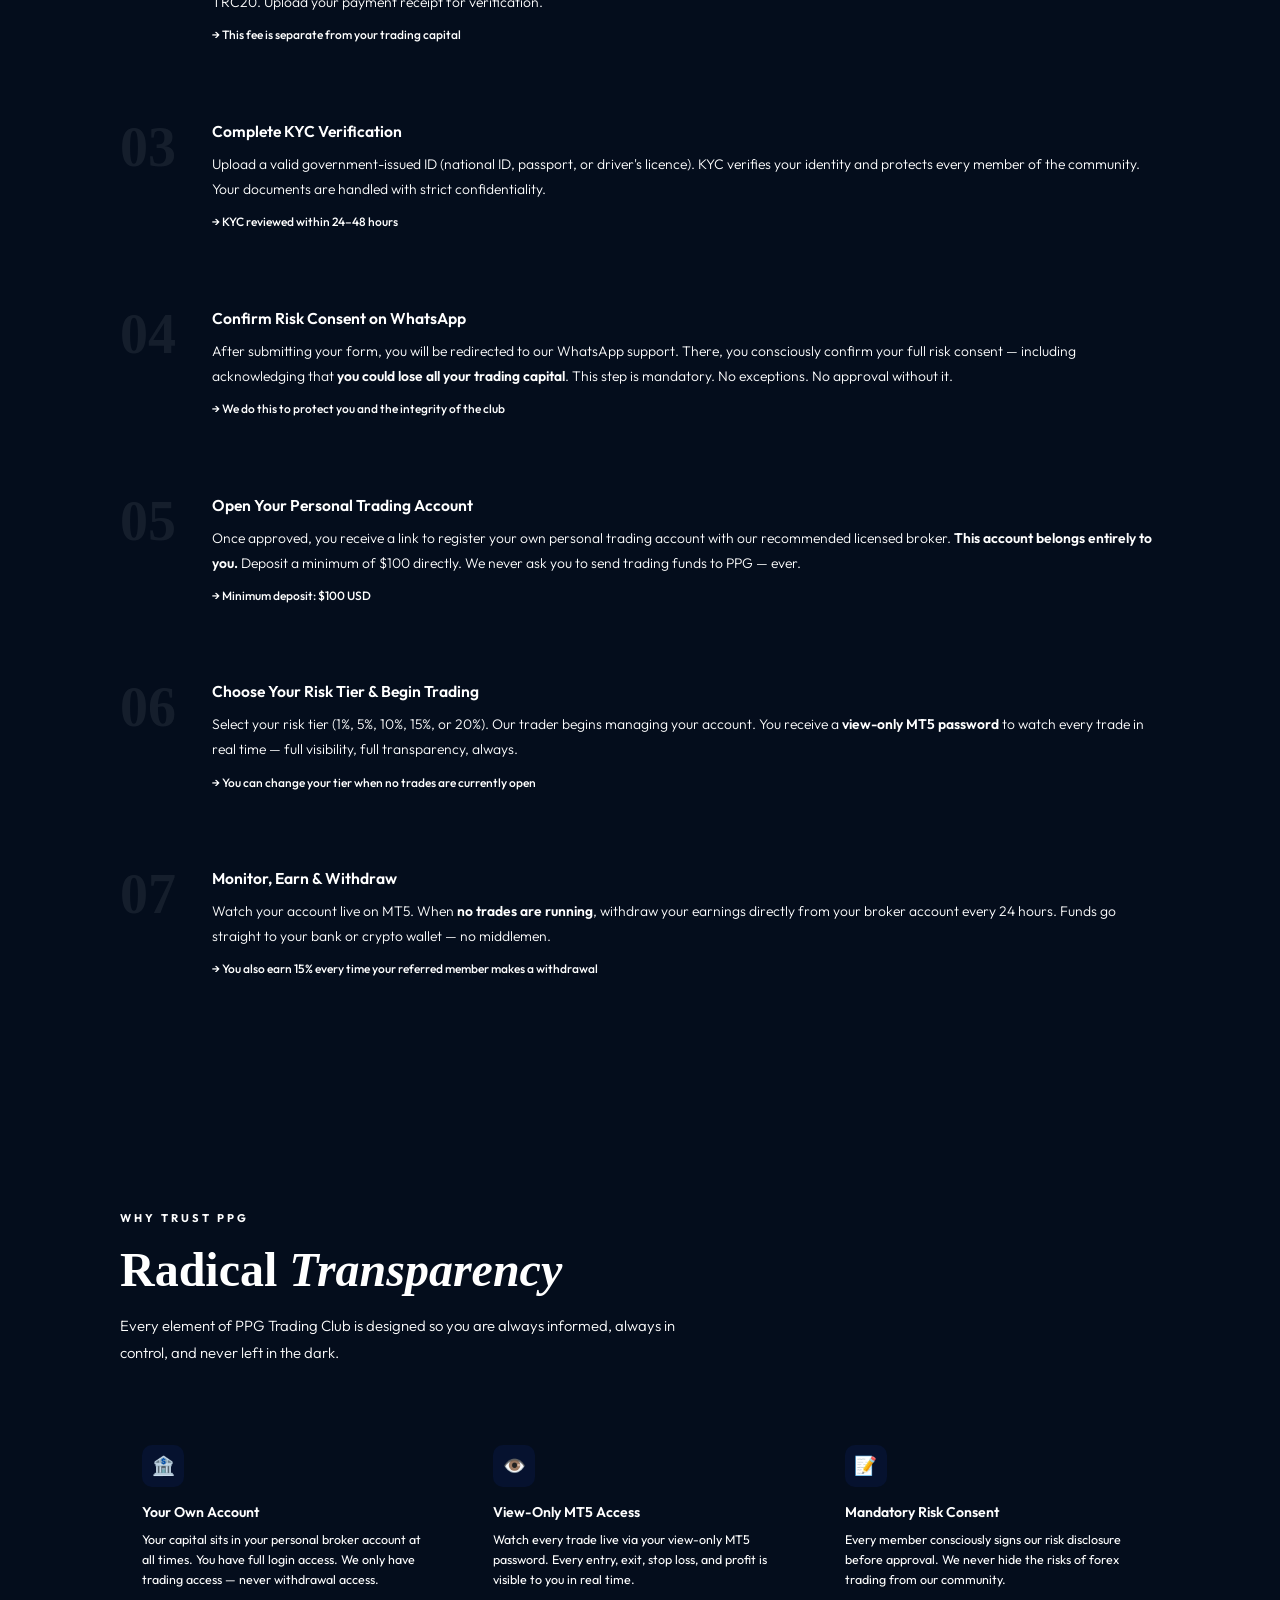
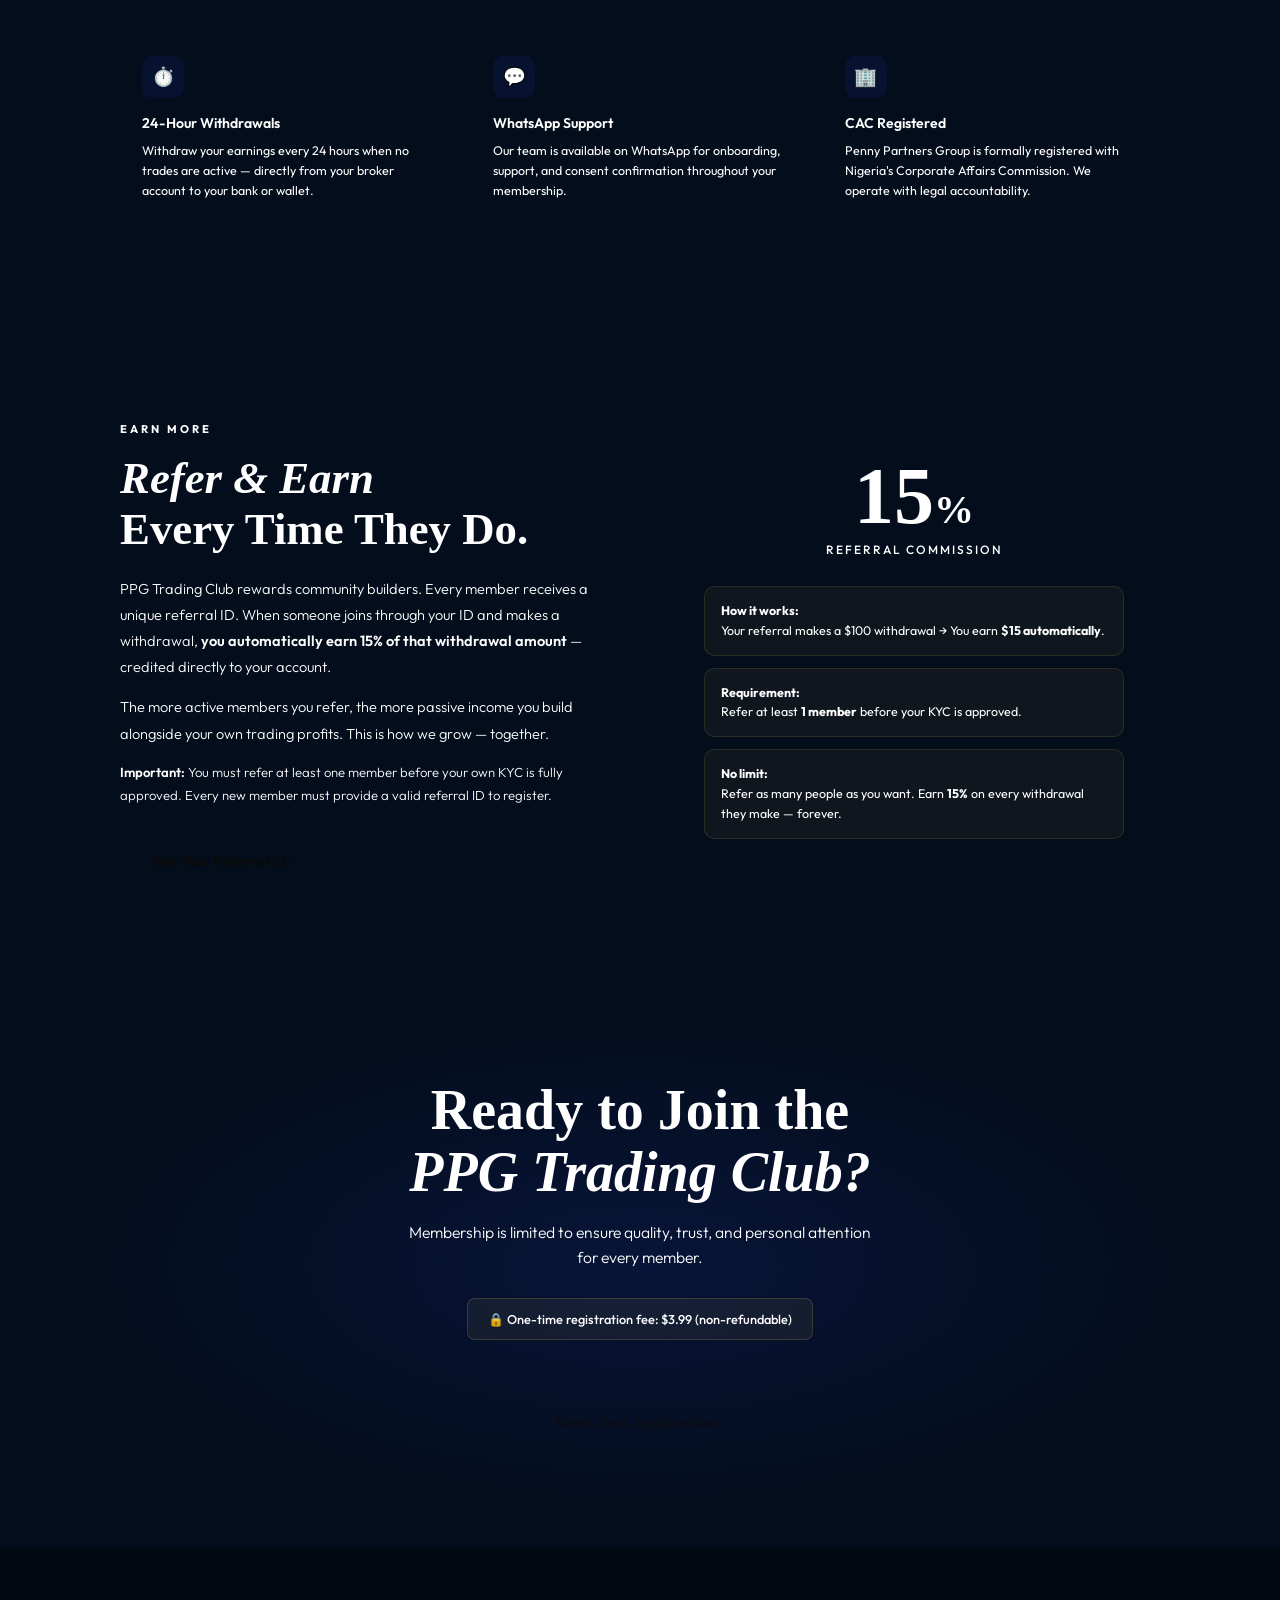
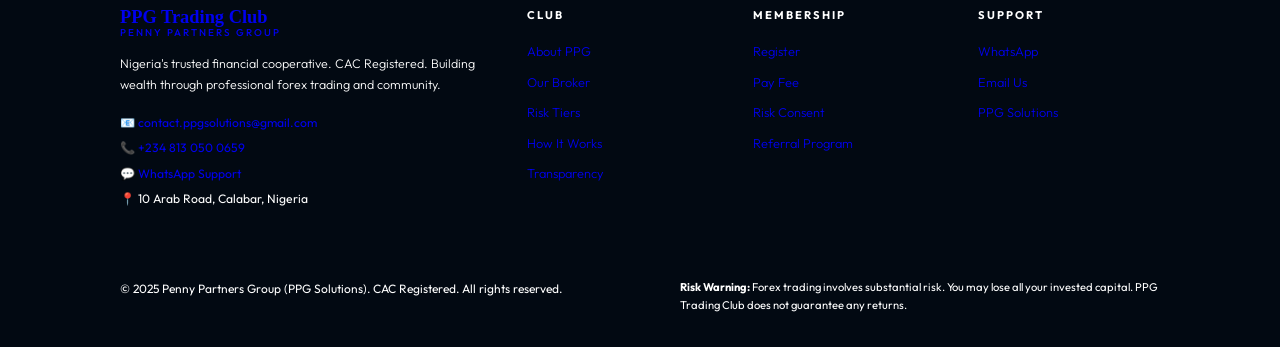
==== commit 5b626f2a: "Update index.html" ====
--- a/index.html
+++ b/index.html
@@ -5,526 +5,223 @@
 <meta charset="UTF-8">
 <meta name="viewport" content="width=device-width, initial-scale=1.0">
 <title>PPG Trading Club — Penny Partners Group</title>
-<link href="https://fonts.googleapis.com/css2?family=Bebas+Neue&family=DM+Sans:wght@300;400;500;600&display=swap" rel="stylesheet">
+<link href="https://fonts.googleapis.com/css2?family=Cormorant+Garamond:wght@400;500;600;700&family=Outfit:wght@300;400;500;600;700&display=swap" rel="stylesheet">
 <style>
-:root {
-  --blue: #1a3de4;
-  --blue-light: #4a6ff0;
-  --blue-dark: #0f24a0;
-  --cyan: #00c6ff;
-  --gold: #f5a623;
-  --white: #ffffff;
-  --off-white: #f0f4ff;
-  --dark: #050d1a;
-  --dark2: #0a1628;
-  --text-muted: #8899bb;
-  --border: rgba(255,255,255,0.08);
+:root{--navy:#040d1c;--navy2:#071428;--navy3:#0a1a35;--blue:#1640d6;--blue-glow:rgba(22,64,214,0.4);--gold:#c9a84c;--gold-light:#e8c97a;--white:#ffffff;--grey:#94a3b8;--grey2:#64748b;--border:rgba(255,255,255,0.06);--border2:rgba(22,64,214,0.25);--red:#ef4444;}
+*,*::before,*::after{margin:0;padding:0;box-sizing:border-box;}
+html{scroll-behavior:smooth;}
+body{font-family:'Outfit',sans-serif;background:var(--navy);color:var(--white);overflow-x:hidden;line-height:1.6;}
+::-webkit-scrollbar{width:4px;}::-webkit-scrollbar-track{background:var(--navy);}::-webkit-scrollbar-thumb{background:var(--blue);border-radius:2px;}
+
+/* NAV */
+.nav{position:fixed;top:0;left:0;right:0;z-index:1000;display:flex;align-items:center;justify-content:space-between;padding:0 5%;height:70px;background:rgba(4,13,28,0.92);backdrop-filter:blur(20px);border-bottom:1px solid var(–border);transition:box-shadow 0.3s;}
+.nav-logo{display:flex;align-items:center;gap:10px;text-decoration:none;}
+.nav-logo img{height:38px;width:38px;object-fit:contain;border-radius:8px;}
+.logo-text{display:flex;flex-direction:column;line-height:1.1;}
+.logo-text span:first-child{font-family:‘Cormorant Garamond’,serif;font-size:1.15rem;font-weight:700;color:var(–white);}
+.logo-text span:last-child{font-size:0.62rem;color:var(–gold);letter-spacing:2px;text-transform:uppercase;font-weight:500;}
+.nav-links{display:flex;align-items:center;gap:28px;}
+.nav-links a{color:var(–grey);text-decoration:none;font-size:0.85rem;font-weight:400;transition:color 0.2s;}
+.nav-links a:hover{color:var(–white);}
+.nav-btn{background:var(–blue)!important;color:var(–white)!important;padding:9px 22px;border-radius:6px;font-weight:600!important;transition:all 0.2s!important;}
+.nav-btn:hover{background:#1e50f0!important;transform:translateY(-1px);box-shadow:0 8px 24px var(–blue-glow)!important;}
+.hamburger{display:none;flex-direction:column;gap:5px;cursor:pointer;}
+.hamburger span{display:block;width:22px;height:1.5px;background:var(–white);border-radius:2px;}
+.mob-nav{display:none;position:fixed;top:70px;left:0;right:0;background:var(–navy2);border-bottom:1px solid var(–border);padding:24px 5% 32px;flex-direction:column;gap:0;z-index:999;}
+.mob-nav.open{display:flex;}
+.mob-nav a{color:var(–grey);text-decoration:none;font-size:0.95rem;padding:14px 0;border-bottom:1px solid var(–border);transition:color 0.2s;}
+.mob-nav a:hover{color:var(–white);}
+.mob-nav .mob-cta{margin-top:20px;background:var(–blue);color:var(–white);text-align:center;padding:14px;border-radius:8px;font-weight:600;font-size:0.95rem;border:none;}
+
+/* HERO */
+.hero{min-height:100vh;display:flex;align-items:center;justify-content:center;padding:120px 5% 80px;position:relative;overflow:hidden;text-align:center;}
+.hero-glow{position:absolute;width:700px;height:700px;background:radial-gradient(circle,rgba(22,64,214,0.18) 0%,transparent 70%);top:50%;left:50%;transform:translate(-50%,-55%);pointer-events:none;}
+.hero-lines{position:absolute;inset:0;background-image:linear-gradient(rgba(22,64,214,0.04) 1px,transparent 1px),linear-gradient(90deg,rgba(22,64,214,0.04) 1px,transparent 1px);background-size:60px 60px;pointer-events:none;}
+.hero-content{position:relative;z-index:2;max-width:780px;margin:0 auto;}
+.hero-pill{display:inline-flex;align-items:center;gap:8px;background:rgba(201,168,76,0.08);border:1px solid rgba(201,168,76,0.25);border-radius:100px;padding:7px 18px;font-size:0.72rem;font-weight:600;color:var(–gold);letter-spacing:2px;text-transform:uppercase;margin-bottom:28px;animation:fadeUp 0.5s ease both;}
+.pill-dot{width:5px;height:5px;background:var(–gold);border-radius:50%;animation:blink 2s infinite;}
+@keyframes blink{0%,100%{opacity:1;}50%{opacity:0.3;}}
+.hero h1{font-family:‘Cormorant Garamond’,serif;font-size:clamp(2.8rem,7vw,5.2rem);font-weight:700;line-height:1.08;margin-bottom:24px;animation:fadeUp 0.6s ease 0.1s both;}
+.hero h1 em{font-style:italic;color:var(–gold);}
+.hero-sub{font-size:clamp(0.95rem,2vw,1.05rem);color:var(–grey);line-height:1.8;max-width:580px;margin:0 auto 40px;font-weight:300;animation:fadeUp 0.6s ease 0.2s both;}
+.hero-btns{display:flex;gap:14px;justify-content:center;flex-wrap:wrap;margin-bottom:64px;animation:fadeUp 0.6s ease 0.3s both;}
+.btn-gold{display:inline-flex;align-items:center;gap:8px;background:var(–gold);color:#0a0a0a;padding:14px 32px;border-radius:7px;font-weight:700;font-size:0.9rem;text-decoration:none;transition:all 0.25s;border:none;cursor:pointer;}
+.btn-gold:hover{background:var(–gold-light);transform:translateY(-2px);box-shadow:0 12px 32px rgba(201,168,76,0.3);}
+.btn-ghost{display:inline-flex;align-items:center;gap:8px;background:transparent;color:var(–white);padding:14px 32px;border-radius:7px;font-weight:500;font-size:0.9rem;text-decoration:none;border:1px solid rgba(255,255,255,0.15);transition:all 0.25s;}
+.btn-ghost:hover{border-color:rgba(255,255,255,0.4);transform:translateY(-2px);}
+.metrics{display:grid;grid-template-columns:repeat(4,1fr);gap:1px;background:var(–border);border:1px solid var(–border);border-radius:14px;overflow:hidden;animation:fadeUp 0.6s ease 0.4s both;}
+.metric{background:var(–navy2);padding:24px 16px;text-align:center;transition:background 0.2s;}
+.metric:hover{background:var(–navy3);}
+.metric-val{font-family:‘Cormorant Garamond’,serif;font-size:2rem;font-weight:700;color:var(–gold);line-height:1;margin-bottom:6px;}
+.metric-lbl{font-size:0.7rem;color:var(–grey2);text-transform:uppercase;letter-spacing:1px;font-weight:500;}
+@keyframes fadeUp{from{opacity:0;transform:translateY(20px);}to{opacity:1;transform:translateY(0);}}
+
+/* DIVIDER */
+.divider{width:100%;height:1px;background:linear-gradient(90deg,transparent,var(–border2),transparent);}
+
+/* SECTIONS */
+.section{padding:96px 5%;}
+.section-inner{max-width:1040px;margin:0 auto;}
+.s-tag{font-size:0.7rem;font-weight:700;letter-spacing:3px;text-transform:uppercase;color:var(–gold);margin-bottom:14px;display:flex;align-items:center;gap:10px;}
+.s-tag::before{content:’’;width:24px;height:1px;background:var(–gold);}
+.s-title{font-family:‘Cormorant Garamond’,serif;font-size:clamp(2rem,4.5vw,3rem);font-weight:700;line-height:1.15;margin-bottom:16px;}
+.s-title em{font-style:italic;color:var(–gold);}
+.s-body{color:var(–grey);font-size:0.93rem;line-height:1.8;max-width:600px;font-weight:300;margin-bottom:52px;}
+
+/* ABOUT */
+.about{background:var(–navy2);}
+.about-grid{display:grid;grid-template-columns:1fr 1fr;gap:64px;align-items:start;}
+.about-text p{color:var(–grey);font-size:0.92rem;line-height:1.85;margin-bottom:18px;font-weight:300;}
+.about-text p strong{color:var(–white);font-weight:600;}
+.about-text .hl{color:var(–gold);font-weight:500;}
+.features{display:flex;flex-direction:column;gap:14px;}
+.fc{background:var(–navy);border:1px solid var(–border);border-radius:12px;padding:20px;display:flex;gap:14px;align-items:flex-start;transition:all 0.25s;}
+.fc:hover{border-color:var(–border2);transform:translateX(4px);}
+.fc-icon{width:40px;height:40px;background:rgba(22,64,214,0.1);border:1px solid var(–border2);border-radius:9px;display:flex;align-items:center;justify-content:center;font-size:1.1rem;flex-shrink:0;}
+.fc-text h4{font-weight:600;font-size:0.88rem;margin-bottom:4px;}
+.fc-text p{color:var(–grey);font-size:0.78rem;line-height:1.6;}
+
+/* BROKER */
+.broker{background:var(–navy);}
+.broker-box{background:var(–navy2);border:1px solid var(–border);border-radius:18px;overflow:hidden;}
+.broker-top{padding:44px;border-bottom:1px solid var(–border);}
+.broker-top h3{font-family:‘Cormorant Garamond’,serif;font-size:1.8rem;font-weight:700;margin-bottom:16px;}
+.broker-top h3 em{font-style:italic;color:var(–gold);}
+.broker-top p{color:var(–grey);font-size:0.91rem;line-height:1.85;font-weight:300;margin-bottom:14px;max-width:680px;}
+.broker-top p strong{color:var(–white);font-weight:600;}
+.analogy{background:rgba(201,168,76,0.06);border:1px solid rgba(201,168,76,0.15);border-radius:12px;padding:24px;margin-top:24px;}
+.analogy h4{color:var(–gold);font-size:0.75rem;font-weight:700;letter-spacing:1.5px;text-transform:uppercase;margin-bottom:14px;}
+.analogy-row{display:grid;grid-template-columns:1fr auto 1fr;gap:14px;align-items:center;text-align:center;}
+.a-item{background:var(–navy);border-radius:10px;padding:16px;}
+.a-item .a-icon{font-size:1.8rem;margin-bottom:8px;}
+.a-item h5{font-size:0.85rem;font-weight:600;margin-bottom:4px;}
+.a-item p{font-size:0.75rem;color:var(–grey);line-height:1.5;}
+.a-arrow{color:var(–gold);font-size:1.5rem;}
+.broker-grid{display:grid;grid-template-columns:repeat(3,1fr);}
+.bp{padding:26px 28px;border-right:1px solid var(–border);border-top:1px solid var(–border);}
+.bp:nth-child(3n){border-right:none;}
+.bp-icon{font-size:1.3rem;margin-bottom:10px;}
+.bp h4{font-weight:600;font-size:0.87rem;margin-bottom:6px;}
+.bp p{color:var(–grey);font-size:0.78rem;line-height:1.6;}
+
+/* RISK */
+.risk{background:var(–navy2);}
+.tiers{display:grid;grid-template-columns:repeat(5,1fr);gap:12px;margin-bottom:36px;}
+.tier{background:var(–navy);border:1px solid var(–border);border-radius:14px;padding:28px 14px 22px;text-align:center;position:relative;transition:all 0.25s;cursor:default;}
+.tier:hover{transform:translateY(-6px);border-color:rgba(255,255,255,0.12);}
+.tier-bar{position:absolute;top:0;left:0;right:0;height:3px;border-radius:14px 14px 0 0;}
+.t1 .tier-bar{background:linear-gradient(90deg,#00d2ff,#00a8e8);}
+.t2 .tier-bar{background:linear-gradient(90deg,#00c853,#69f0ae);}
+.t3 .tier-bar{background:linear-gradient(90deg,#ffd600,#ffab00);}
+.t4 .tier-bar{background:linear-gradient(90deg,#ff6d00,#ff9100);}
+.t5 .tier-bar{background:linear-gradient(90deg,#d50000,#ff1744);}
+.tier-star{position:absolute;top:-10px;left:50%;transform:translateX(-50%);background:var(–gold);color:#0a0a0a;font-size:0.58rem;font-weight:800;letter-spacing:1px;text-transform:uppercase;padding:3px 10px;border-radius:100px;white-space:nowrap;}
+.tier-pct{font-family:‘Cormorant Garamond’,serif;font-size:2.8rem;font-weight:700;line-height:1;margin-bottom:4px;}
+.t1 .tier-pct{color:#00d2ff;}.t2 .tier-pct{color:#00c853;}.t3 .tier-pct{color:#ffd600;}.t4 .tier-pct{color:#ff6d00;}.t5 .tier-pct{color:#d50000;}
+.tier-name{font-size:0.65rem;font-weight:700;text-transform:uppercase;letter-spacing:1.5px;color:var(–grey);margin-bottom:12px;}
+.tier-daily{font-size:0.72rem;color:var(–grey2);margin-bottom:12px;line-height:1.5;}
+.tier-risk{display:inline-block;font-size:0.6rem;font-weight:700;text-transform:uppercase;letter-spacing:0.8px;padding:3px 9px;border-radius:100px;margin-bottom:10px;}
+.t1 .tier-risk{background:rgba(0,210,255,0.1);color:#00d2ff;}
+.t2 .tier-risk{background:rgba(0,200,83,0.1);color:#00c853;}
+.t3 .tier-risk{background:rgba(255,214,0,0.1);color:#ffd600;}
+.t4 .tier-risk{background:rgba(255,109,0,0.1);color:#ff6d00;}
+.t5 .tier-risk{background:rgba(213,0,0,0.1);color:#d50000;}
+.tier-pot{font-size:0.68rem;color:var(–grey2);}
+.risk-cards{display:grid;grid-template-columns:1fr 1fr;gap:16px;margin-bottom:24px;}
+.rc{background:var(–navy);border:1px solid var(–border);border-radius:12px;padding:24px;}
+.rc h4{font-weight:600;font-size:0.88rem;margin-bottom:10px;}
+.rc p{color:var(–grey);font-size:0.82rem;line-height:1.7;}
+.rc p strong{color:var(–white);}
+.risk-warn{background:rgba(239,68,68,0.05);border:1px solid rgba(239,68,68,0.2);border-radius:12px;padding:22px 26px;display:flex;gap:14px;align-items:flex-start;}
+.rw-icon{font-size:1.3rem;flex-shrink:0;margin-top:2px;}
+.risk-warn p{color:var(–grey);font-size:0.82rem;line-height:1.7;}
+.risk-warn p strong{color:var(–red);}
+
+/* HOW */
+.how{background:var(–navy);}
+.steps{display:flex;flex-direction:column;}
+.step{display:grid;grid-template-columns:64px 1fr;gap:28px;padding:36px 0;border-bottom:1px solid var(–border);align-items:start;}
+.step:last-child{border-bottom:none;}
+.step:hover .step-n{color:var(–gold);}
+.step-n{font-family:‘Cormorant Garamond’,serif;font-size:3.5rem;font-weight:700;color:rgba(255,255,255,0.07);line-height:1;transition:color 0.25s;}
+.step-b h4{font-weight:600;font-size:0.98rem;margin-bottom:8px;}
+.step-b p{color:var(–grey);font-size:0.87rem;line-height:1.8;font-weight:300;}
+.step-b p strong{color:var(–white);font-weight:600;}
+.step-note{margin-top:10px;display:inline-flex;align-items:center;gap:6px;font-size:0.75rem;color:var(–gold);font-weight:500;}
+
+/* TRANSPARENCY */
+.trans{background:var(–navy2);}
+.trans-grid{display:grid;grid-template-columns:repeat(3,1fr);gap:14px;}
+.tc{background:var(–navy);border:1px solid var(–border);border-radius:14px;padding:26px 22px;transition:all 0.25s;}
+.tc:hover{border-color:var(–border2);transform:translateY(-4px);}
+.tc-icon{width:42px;height:42px;background:rgba(22,64,214,0.1);border:1px solid var(–border2);border-radius:10px;display:flex;align-items:center;justify-content:center;font-size:1.15rem;margin-bottom:14px;}
+.tc h4{font-weight:600;font-size:0.88rem;margin-bottom:7px;}
+.tc p{color:var(–grey);font-size:0.78rem;line-height:1.6;}
+
+/* REFERRAL */
+.ref{background:var(–navy);}
+.ref-grid{display:grid;grid-template-columns:1fr 1fr;gap:56px;align-items:center;}
+.ref-text h2{font-family:‘Cormorant Garamond’,serif;font-size:clamp(2rem,4vw,2.8rem);font-weight:700;line-height:1.15;margin-bottom:20px;}
+.ref-text h2 em{font-style:italic;color:var(–gold);}
+.ref-text p{color:var(–grey);font-size:0.91rem;line-height:1.8;font-weight:300;margin-bottom:14px;}
+.ref-text p strong{color:var(–white);font-weight:600;}
+.ref-card{background:var(–navy2);border:1px solid var(–border);border-radius:18px;padding:36px;text-align:center;}
+.ref-pct{font-family:‘Cormorant Garamond’,serif;font-size:5rem;font-weight:700;color:var(–gold);line-height:1;margin-bottom:4px;}
+.ref-pct span{font-size:2.5rem;}
+.ref-lbl{font-size:0.75rem;color:var(–grey);text-transform:uppercase;letter-spacing:2px;font-weight:500;margin-bottom:26px;}
+.ref-rule{background:rgba(201,168,76,0.06);border:1px solid rgba(201,168,76,0.15);border-radius:10px;padding:14px 16px;font-size:0.78rem;color:var(–grey);line-height:1.6;margin-bottom:12px;text-align:left;}
+.ref-rule strong{color:var(–gold);}
+
+/* CTA */
+.cta{background:var(–navy2);border-top:1px solid var(–border);border-bottom:1px solid var(–border);padding:96px 5%;text-align:center;position:relative;overflow:hidden;}
+.cta-glow{position:absolute;inset:0;background:radial-gradient(ellipse at center,rgba(22,64,214,0.15) 0%,transparent 65%);pointer-events:none;}
+.cta h2{font-family:‘Cormorant Garamond’,serif;font-size:clamp(2.2rem,5vw,3.5rem);font-weight:700;line-height:1.1;margin-bottom:16px;position:relative;}
+.cta h2 em{font-style:italic;color:var(–gold);}
+.cta p{color:var(–grey);font-size:0.98rem;margin-bottom:28px;position:relative;font-weight:300;max-width:480px;margin-left:auto;margin-right:auto;}
+.cta-fee-tag{display:inline-flex;align-items:center;gap:8px;background:rgba(201,168,76,0.08);border:1px solid rgba(201,168,76,0.2);border-radius:8px;padding:10px 20px;font-size:0.8rem;color:var(–gold);font-weight:500;margin-bottom:28px;position:relative;}
+
+/* FOOTER */
+footer{background:#020912;padding:60px 5% 32px;border-top:1px solid var(–border);}
+.footer-grid{max-width:1040px;margin:0 auto;display:grid;grid-template-columns:2fr 1fr 1fr 1fr;gap:44px;margin-bottom:44px;}
+.f-about p{color:var(–grey2);font-size:0.78rem;line-height:1.7;margin-top:14px;font-weight:300;}
+.f-contact{margin-top:18px;display:flex;flex-direction:column;gap:6px;}
+.f-contact a{color:var(–grey2);text-decoration:none;font-size:0.76rem;transition:color 0.2s;}
+.f-contact a:hover{color:var(–white);}
+.f-col h5{font-size:0.7rem;font-weight:700;text-transform:uppercase;letter-spacing:2px;color:var(–grey2);margin-bottom:16px;}
+.f-col a{display:block;color:var(–grey2);text-decoration:none;font-size:0.8rem;margin-bottom:10px;transition:color 0.2s;font-weight:300;}
+.f-col a:hover{color:var(–white);}
+.footer-bottom{max-width:1040px;margin:0 auto;padding-top:26px;border-top:1px solid var(–border);display:flex;justify-content:space-between;align-items:flex-start;flex-wrap:wrap;gap:14px;}
+.footer-bottom p{color:var(–grey2);font-size:0.75rem;}
+.f-disc{max-width:480px;color:var(–grey2)!important;font-size:0.7rem!important;line-height:1.6!important;}
+.f-disc strong{color:var(–red);}
+
+/* RESPONSIVE */
+@media(max-width:900px){
+.nav-links{display:none;}.hamburger{display:flex;}
+.metrics{grid-template-columns:repeat(2,1fr);}
+.about-grid{grid-template-columns:1fr;gap:36px;}
+.tiers{grid-template-columns:repeat(2,1fr);}
+.risk-cards{grid-template-columns:1fr;}
+.trans-grid{grid-template-columns:1fr 1fr;}
+.ref-grid{grid-template-columns:1fr;gap:36px;}
+.broker-grid{grid-template-columns:1fr 1fr;}
+.bp:nth-child(3n){border-right:1px solid var(–border);}
+.bp:nth-child(2n){border-right:none;}
+.footer-grid{grid-template-columns:1fr 1fr;gap:28px;}
+.broker-top{padding:28px;}
 }
-* { margin: 0; padding: 0; box-sizing: border-box; }
-html { scroll-behavior: smooth; }
-body {
-  font-family: 'DM Sans', sans-serif;
-  background: var(--dark);
-  color: var(--white);
-  overflow-x: hidden;
-}
-
-/* NAV */
-nav {
-position: fixed; top: 0; left: 0; right: 0;
-z-index: 1000;
-display: flex; align-items: center; justify-content: space-between;
-padding: 16px 24px;
-background: rgba(5,13,26,0.92);
-backdrop-filter: blur(12px);
-border-bottom: 1px solid var(–border);
-}
-.nav-logo {
-display: flex; align-items: center; gap: 10px;
-font-family: ‘Bebas Neue’, sans-serif;
-font-size: 1.4rem;
-letter-spacing: 2px;
-color: var(–white);
-text-decoration: none;
-}
-.nav-logo img {
-width: 36px; height: 36px;
-border-radius: 8px;
-object-fit: contain;
-}
-.nav-links { display: flex; gap: 24px; align-items: center; }
-.nav-links a {
-color: var(–text-muted);
-text-decoration: none;
-font-size: 0.85rem;
-font-weight: 500;
-transition: color 0.2s;
-}
-.nav-links a:hover { color: var(–white); }
-.nav-cta {
-background: var(–blue);
-color: var(–white) !important;
-padding: 8px 20px;
-border-radius: 6px;
-font-weight: 600 !important;
-transition: background 0.2s !important;
-}
-.nav-cta:hover { background: var(–blue-light) !important; color: var(–white) !important; }
-.hamburger { display: none; flex-direction: column; gap: 5px; cursor: pointer; }
-.hamburger span { display: block; width: 22px; height: 2px; background: var(–white); border-radius: 2px; }
-.mobile-menu {
-display: none;
-position: fixed; top: 70px; left: 0; right: 0;
-background: var(–dark2);
-padding: 20px 24px;
-border-bottom: 1px solid var(–border);
-z-index: 999;
-flex-direction: column; gap: 16px;
-}
-.mobile-menu a {
-color: var(–text-muted); text-decoration: none;
-font-size: 1rem; font-weight: 500;
-padding: 8px 0; border-bottom: 1px solid var(–border);
-}
-.mobile-menu.open { display: flex; }
-
-/* HERO */
-.hero {
-min-height: 100vh;
-display: flex; align-items: center; justify-content: center;
-text-align: center;
-padding: 100px 24px 60px;
-position: relative;
-overflow: hidden;
-}
-.hero-bg {
-position: absolute; inset: 0;
-background: radial-gradient(ellipse at 50% 40%, rgba(26,61,228,0.3) 0%, rgba(5,13,26,0) 70%);
-}
-.hero-grid {
-position: absolute; inset: 0;
-background-image:
-linear-gradient(rgba(26,61,228,0.05) 1px, transparent 1px),
-linear-gradient(90deg, rgba(26,61,228,0.05) 1px, transparent 1px);
-background-size: 40px 40px;
-}
-.hero-content { position: relative; z-index: 2; max-width: 700px; margin: 0 auto; }
-.hero-badge {
-display: inline-flex; align-items: center; gap: 8px;
-background: rgba(26,61,228,0.15);
-border: 1px solid rgba(26,61,228,0.4);
-border-radius: 100px;
-padding: 6px 16px;
-font-size: 0.78rem;
-font-weight: 600;
-color: var(–cyan);
-letter-spacing: 1px;
-text-transform: uppercase;
-margin-bottom: 24px;
-animation: fadeUp 0.6s ease forwards;
-}
-.hero-badge::before {
-content: ‘’;
-width: 6px; height: 6px;
-background: var(–cyan);
-border-radius: 50%;
-animation: pulse 2s infinite;
-}
-@keyframes pulse {
-0%, 100% { opacity: 1; transform: scale(1); }
-50% { opacity: 0.5; transform: scale(1.4); }
-}
-.hero h1 {
-font-family: ‘Bebas Neue’, sans-serif;
-font-size: clamp(3rem, 10vw, 5.5rem);
-line-height: 1;
-letter-spacing: 2px;
-margin-bottom: 20px;
-animation: fadeUp 0.7s ease 0.1s both;
-}
-.hero h1 span { color: var(–cyan); }
-.hero p {
-font-size: clamp(1rem, 2.5vw, 1.15rem);
-color: var(–text-muted);
-line-height: 1.7;
-margin-bottom: 36px;
-max-width: 560px;
-margin-left: auto; margin-right: auto;
-animation: fadeUp 0.7s ease 0.2s both;
-}
-.hero-btns {
-display: flex; gap: 14px; justify-content: center; flex-wrap: wrap;
-animation: fadeUp 0.7s ease 0.3s both;
-}
-.btn-primary {
-background: var(–blue);
-color: var(–white);
-padding: 14px 32px;
-border-radius: 8px;
-font-size: 0.95rem;
-font-weight: 600;
-text-decoration: none;
-transition: all 0.2s;
-border: none; cursor: pointer;
-display: inline-block;
-}
-.btn-primary:hover { background: var(–blue-light); transform: translateY(-2px); }
-.btn-secondary {
-background: transparent;
-color: var(–white);
-padding: 14px 32px;
-border-radius: 8px;
-font-size: 0.95rem;
-font-weight: 600;
-text-decoration: none;
-border: 1px solid rgba(255,255,255,0.2);
-transition: all 0.2s;
-display: inline-block;
-}
-.btn-secondary:hover { border-color: var(–white); transform: translateY(-2px); }
-.hero-stats {
-display: flex; gap: 40px; justify-content: center;
-margin-top: 60px;
-animation: fadeUp 0.7s ease 0.4s both;
-flex-wrap: wrap;
-}
-.stat { text-align: center; }
-.stat-num {
-font-family: ‘Bebas Neue’, sans-serif;
-font-size: 2.2rem;
-color: var(–cyan);
-letter-spacing: 1px;
-}
-.stat-label { font-size: 0.75rem; color: var(–text-muted); margin-top: 2px; }
-@keyframes fadeUp {
-from { opacity: 0; transform: translateY(24px); }
-to { opacity: 1; transform: translateY(0); }
-}
-
-/* SECTION */
-section { padding: 80px 24px; }
-.section-inner { max-width: 1000px; margin: 0 auto; }
-.section-tag {
-font-size: 0.75rem;
-font-weight: 700;
-letter-spacing: 2px;
-text-transform: uppercase;
-color: var(–cyan);
-margin-bottom: 12px;
-}
-.section-title {
-font-family: ‘Bebas Neue’, sans-serif;
-font-size: clamp(2rem, 5vw, 3rem);
-letter-spacing: 1px;
-margin-bottom: 16px;
-}
-.section-sub {
-color: var(–text-muted);
-font-size: 1rem;
-line-height: 1.7;
-max-width: 600px;
-margin-bottom: 48px;
-}
-
-/* ABOUT */
-.about { background: var(–dark2); }
-.about-grid {
-display: grid;
-grid-template-columns: 1fr 1fr;
-gap: 48px;
-align-items: center;
-}
-.about-text p {
-color: var(–text-muted);
-line-height: 1.8;
-margin-bottom: 16px;
-font-size: 0.95rem;
-}
-.about-text p strong { color: var(–white); }
-.about-cards { display: flex; flex-direction: column; gap: 16px; }
-.about-card {
-background: rgba(26,61,228,0.08);
-border: 1px solid rgba(26,61,228,0.2);
-border-radius: 12px;
-padding: 20px;
-transition: border-color 0.2s;
-}
-.about-card:hover { border-color: var(–blue-light); }
-.about-card-icon { font-size: 1.5rem; margin-bottom: 8px; }
-.about-card h4 { font-weight: 600; margin-bottom: 4px; font-size: 0.95rem; }
-.about-card p { color: var(–text-muted); font-size: 0.82rem; line-height: 1.5; }
-
-/* RISK TIERS */
-.risk { background: var(–dark); }
-.tiers-grid {
-display: grid;
-grid-template-columns: repeat(auto-fit, minmax(170px, 1fr));
-gap: 16px;
-}
-.tier {
-background: var(–dark2);
-border: 1px solid var(–border);
-border-radius: 14px;
-padding: 24px 18px;
-text-align: center;
-transition: all 0.25s;
-cursor: default;
-position: relative;
-overflow: hidden;
-}
-.tier::before {
-content: ‘’;
-position: absolute; top: 0; left: 0; right: 0;
-height: 3px;
-}
-.tier-1::before { background: #00c6ff; }
-.tier-2::before { background: #00e676; }
-.tier-3::before { background: #ffeb3b; }
-.tier-4::before { background: #ff9800; }
-.tier-5::before { background: #f44336; }
-.tier:hover { transform: translateY(-4px); border-color: rgba(255,255,255,0.15); }
-.tier-recommended {
-border-color: var(–blue);
-background: rgba(26,61,228,0.1);
-}
-.tier-badge {
-font-size: 0.65rem;
-font-weight: 700;
-letter-spacing: 1px;
-text-transform: uppercase;
-background: var(–blue);
-color: white;
-padding: 3px 10px;
-border-radius: 100px;
-margin-bottom: 12px;
-display: inline-block;
-}
-.tier-pct {
-font-family: ‘Bebas Neue’, sans-serif;
-font-size: 2.8rem;
-letter-spacing: 1px;
-line-height: 1;
-margin-bottom: 6px;
-}
-.tier-1 .tier-pct { color: #00c6ff; }
-.tier-2 .tier-pct { color: #00e676; }
-.tier-3 .tier-pct { color: #ffeb3b; }
-.tier-4 .tier-pct { color: #ff9800; }
-.tier-5 .tier-pct { color: #f44336; }
-.tier-label {
-font-size: 0.75rem;
-font-weight: 700;
-color: var(–white);
-margin-bottom: 8px;
-text-transform: uppercase;
-letter-spacing: 0.5px;
-}
-.tier-desc {
-font-size: 0.75rem;
-color: var(–text-muted);
-line-height: 1.5;
-margin-bottom: 12px;
-}
-.tier-risk {
-font-size: 0.7rem;
-font-weight: 600;
-padding: 4px 10px;
-border-radius: 100px;
-display: inline-block;
-}
-.tier-1 .tier-risk { background: rgba(0,198,255,0.1); color: #00c6ff; }
-.tier-2 .tier-risk { background: rgba(0,230,118,0.1); color: #00e676; }
-.tier-3 .tier-risk { background: rgba(255,235,59,0.1); color: #ffeb3b; }
-.tier-4 .tier-risk { background: rgba(255,152,0,0.1); color: #ff9800; }
-.tier-5 .tier-risk { background: rgba(244,67,54,0.1); color: #f44336; }
-.tier-min {
-font-size: 0.7rem;
-color: var(–text-muted);
-margin-top: 8px;
-}
-
-/* RISK EXPLAINER */
-.risk-note {
-margin-top: 40px;
-background: rgba(26,61,228,0.08);
-border: 1px solid rgba(26,61,228,0.2);
-border-radius: 14px;
-padding: 28px;
-}
-.risk-note h3 {
-font-weight: 600; margin-bottom: 12px; font-size: 1rem;
-}
-.risk-note p {
-color: var(–text-muted); font-size: 0.88rem; line-height: 1.7; margin-bottom: 10px;
-}
-.risk-note p:last-child { margin-bottom: 0; }
-.risk-note strong { color: var(–white); }
-
-/* HOW IT WORKS */
-.how { background: var(–dark2); }
-.steps { display: flex; flex-direction: column; gap: 0; }
-.step {
-display: flex; gap: 24px; align-items: flex-start;
-padding: 28px 0;
-border-bottom: 1px solid var(–border);
-position: relative;
-}
-.step:last-child { border-bottom: none; }
-.step-num {
-font-family: ‘Bebas Neue’, sans-serif;
-font-size: 3rem;
-color: rgba(26,61,228,0.3);
-line-height: 1;
-min-width: 60px;
-letter-spacing: 1px;
-}
-.step-content h4 {
-font-weight: 600; font-size: 1rem; margin-bottom: 6px;
-}
-.step-content p {
-color: var(–text-muted); font-size: 0.88rem; line-height: 1.6;
-}
-
-/* TRANSPARENCY */
-.transparency { background: var(–dark); }
-.trans-grid {
-display: grid;
-grid-template-columns: repeat(auto-fit, minmax(220px, 1fr));
-gap: 20px;
-}
-.trans-card {
-background: var(–dark2);
-border: 1px solid var(–border);
-border-radius: 12px;
-padding: 24px;
-transition: border-color 0.2s;
-}
-.trans-card:hover { border-color: var(–blue-light); }
-.trans-icon { font-size: 1.8rem; margin-bottom: 12px; }
-.trans-card h4 { font-weight: 600; margin-bottom: 6px; font-size: 0.95rem; }
-.trans-card p { color: var(–text-muted); font-size: 0.82rem; line-height: 1.5; }
-
-/* REFERRAL */
-.referral { background: var(–dark2); }
-.referral-box {
-background: linear-gradient(135deg, rgba(26,61,228,0.2) 0%, rgba(0,198,255,0.05) 100%);
-border: 1px solid rgba(26,61,228,0.3);
-border-radius: 18px;
-padding: 48px 36px;
-text-align: center;
-}
-.referral-box h2 {
-font-family: ‘Bebas Neue’, sans-serif;
-font-size: clamp(2rem, 5vw, 3rem);
-letter-spacing: 1px;
-margin-bottom: 16px;
-}
-.referral-box h2 span { color: var(–cyan); }
-.referral-box p {
-color: var(–text-muted); font-size: 0.95rem;
-line-height: 1.7; max-width: 500px; margin: 0 auto 32px;
-}
-.referral-highlight {
-display: inline-flex; align-items: center; gap: 10px;
-background: rgba(245,166,35,0.1);
-border: 1px solid rgba(245,166,35,0.3);
-border-radius: 100px;
-padding: 10px 24px;
-font-size: 1rem;
-font-weight: 700;
-color: var(–gold);
-margin-bottom: 32px;
-}
-
-/* DISCLAIMER */
-.disclaimer {
-background: rgba(244,67,54,0.05);
-border: 1px solid rgba(244,67,54,0.2);
-border-radius: 14px;
-padding: 24px;
-margin-top: 48px;
-}
-.disclaimer h4 {
-color: #f44336; font-weight: 700;
-font-size: 0.88rem; margin-bottom: 10px;
-text-transform: uppercase; letter-spacing: 1px;
-}
-.disclaimer p {
-color: var(–text-muted); font-size: 0.82rem; line-height: 1.7;
-}
-
-/* CTA SECTION */
-.cta-section {
-background: var(–blue-dark);
-text-align: center;
-padding: 80px 24px;
-position: relative;
-overflow: hidden;
-}
-.cta-section::before {
-content: ‘’;
-position: absolute; inset: 0;
-background: radial-gradient(ellipse at center, rgba(0,198,255,0.15) 0%, transparent 70%);
-}
-.cta-section h2 {
-font-family: ‘Bebas Neue’, sans-serif;
-font-size: clamp(2.2rem, 6vw, 3.5rem);
-letter-spacing: 2px;
-margin-bottom: 16px;
-position: relative;
-}
-.cta-section p {
-color: rgba(255,255,255,0.7);
-font-size: 1rem;
-margin-bottom: 32px;
-position: relative;
-}
-.cta-section a { position: relative; }
-
-/* FOOTER */
-footer {
-background: #020810;
-padding: 48px 24px 24px;
-border-top: 1px solid var(–border);
-}
-.footer-inner {
-max-width: 1000px; margin: 0 auto;
-display: grid; grid-template-columns: 1.5fr 1fr 1fr;
-gap: 40px; margin-bottom: 40px;
-}
-.footer-brand .nav-logo { margin-bottom: 12px; }
-.footer-brand p { color: var(–text-muted); font-size: 0.82rem; line-height: 1.6; }
-.footer-col h5 {
-font-weight: 700; font-size: 0.8rem;
-text-transform: uppercase; letter-spacing: 1px;
-margin-bottom: 14px; color: var(–text-muted);
-}
-.footer-col a {
-display: block; color: var(–text-muted);
-text-decoration: none; font-size: 0.85rem;
-margin-bottom: 8px; transition: color 0.2s;
-}
-.footer-col a:hover { color: var(–white); }
-.footer-bottom {
-max-width: 1000px; margin: 0 auto;
-padding-top: 24px; border-top: 1px solid var(–border);
-display: flex; justify-content: space-between; align-items: center;
-flex-wrap: wrap; gap: 12px;
-}
-.footer-bottom p { color: var(–text-muted); font-size: 0.78rem; }
-
-/* RESPONSIVE */
-@media (max-width: 768px) {
-.nav-links { display: none; }
-.hamburger { display: flex; }
-.about-grid { grid-template-columns: 1fr; gap: 32px; }
-.footer-inner { grid-template-columns: 1fr; gap: 28px; }
-.footer-bottom { flex-direction: column; text-align: center; }
-.tiers-grid { grid-template-columns: repeat(2, 1fr); }
-}
-@media (max-width: 480px) {
-.tiers-grid { grid-template-columns: 1fr; }
-.hero-stats { gap: 24px; }
+@media(max-width:600px){
+.tiers{grid-template-columns:1fr;}
+.trans-grid{grid-template-columns:1fr;}
+.broker-grid{grid-template-columns:1fr;}
+.bp:nth-child(n){border-right:none;}
+.analogy-row{grid-template-columns:1fr;gap:8px;}
+.a-arrow{transform:rotate(90deg);}
+.footer-grid{grid-template-columns:1fr;gap:24px;}
+.footer-bottom{flex-direction:column;}
+.step{grid-template-columns:44px 1fr;gap:14px;}
+.step-n{font-size:2.5rem;}
+.metrics{grid-template-columns:repeat(2,1fr);}
 }
 </style>
 
@@ -533,330 +230,411 @@
 
 <!-- NAV -->
 
-<nav>
+<nav class="nav" id="topnav">
   <a href="index.html" class="nav-logo">
-    <img src="logo.png" alt="PPG Logo" onerror="this.style.display='none'">
-    PPG Trading Club
+    <img src="logo.png" alt="PPG" onerror="this.style.display='none'">
+    <div class="logo-text">
+      <span>PPG Trading Club</span>
+      <span>Penny Partners Group</span>
+    </div>
   </a>
   <div class="nav-links">
     <a href="#about">About</a>
+    <a href="#broker">Our Broker</a>
     <a href="#risk">Risk Tiers</a>
     <a href="#how">How It Works</a>
     <a href="#referral">Referral</a>
-    <a href="register.html" class="nav-cta">Join Now</a>
-  </div>
-  <div class="hamburger" onclick="toggleMenu()">
+    <a href="register.html" class="nav-btn">Join Now</a>
+  </div>
+  <div class="hamburger" onclick="toggleNav()" id="ham">
     <span></span><span></span><span></span>
   </div>
 </nav>
-<div class="mobile-menu" id="mobileMenu">
-  <a href="#about" onclick="toggleMenu()">About</a>
-  <a href="#risk" onclick="toggleMenu()">Risk Tiers</a>
-  <a href="#how" onclick="toggleMenu()">How It Works</a>
-  <a href="#referral" onclick="toggleMenu()">Referral</a>
-  <a href="register.html">Join Now →</a>
+<div class="mob-nav" id="mobNav">
+  <a href="#about" onclick="closeNav()">About</a>
+  <a href="#broker" onclick="closeNav()">Our Broker</a>
+  <a href="#risk" onclick="closeNav()">Risk Tiers</a>
+  <a href="#how" onclick="closeNav()">How It Works</a>
+  <a href="#referral" onclick="closeNav()">Referral</a>
+  <a href="register.html" class="mob-cta">Join the Club — $3.99</a>
 </div>
 
 <!-- HERO -->
 
 <section class="hero">
-  <div class="hero-bg"></div>
-  <div class="hero-grid"></div>
+  <div class="hero-glow"></div>
+  <div class="hero-lines"></div>
   <div class="hero-content">
-    <div class="hero-badge">Now Accepting Members</div>
-    <h1>Trade Smart.<br><span>Grow Together.</span></h1>
-    <p>PPG Trading Club is an exclusive community where members trade forex on MT5 with full transparency, view-only access, and flexible risk tiers — starting from just $100.</p>
+    <div class="hero-pill"><div class="pill-dot"></div>Now Accepting Members</div>
+    <h1>Trade with Purpose.<br><em>Grow with Community.</em></h1>
+    <p class="hero-sub">PPG Trading Club is an exclusive, members-only forex trading community. Your capital stays in your own account. You watch every trade live. You withdraw on your terms.</p>
     <div class="hero-btns">
-      <a href="register.html" class="btn-primary">Join the Club — $3.99</a>
-      <a href="#how" class="btn-secondary">How It Works</a>
-    </div>
-    <div class="hero-stats">
-      <div class="stat">
-        <div class="stat-num">$100</div>
-        <div class="stat-label">Minimum Deposit</div>
-      </div>
-      <div class="stat">
-        <div class="stat-num">5</div>
-        <div class="stat-label">Risk Tiers Available</div>
-      </div>
-      <div class="stat">
-        <div class="stat-num">24H</div>
-        <div class="stat-label">Withdrawal Window</div>
-      </div>
-      <div class="stat">
-        <div class="stat-num">15%</div>
-        <div class="stat-label">Referral Earnings</div>
-      </div>
-    </div>
-  </div>
-</section>
+      <a href="register.html" class="btn-gold">Join the Club — $3.99 ›</a>
+      <a href="#how" class="btn-ghost">See How It Works</a>
+    </div>
+    <div class="metrics">
+      <div class="metric"><div class="metric-val">$100</div><div class="metric-lbl">Min. Deposit</div></div>
+      <div class="metric"><div class="metric-val">5</div><div class="metric-lbl">Risk Tiers</div></div>
+      <div class="metric"><div class="metric-val">24H</div><div class="metric-lbl">Withdrawal</div></div>
+      <div class="metric"><div class="metric-val">15%</div><div class="metric-lbl">Referral Earn</div></div>
+    </div>
+  </div>
+</section>
+
+<div class="divider"></div>
 
 <!-- ABOUT -->
 
-<section class="about" id="about">
+<section class="about section" id="about">
   <div class="section-inner">
     <div class="about-grid">
       <div class="about-text">
-        <div class="section-tag">Who We Are</div>
-        <h2 class="section-title">Penny Partners Group — PPG Solutions</h2>
-        <p>We are a <strong>registered cooperative</strong> (CAC Nigeria) building a trusted financial community. PPG Trading Club is our first initiative — connecting members who want to grow their money through professional forex trading on MT5.</p>
-        <p>Your money stays in <strong>your own MT5 account</strong> on Markets4you. We never hold your funds. You deposit directly, watch every trade live via your view-only password, and withdraw your earnings when you're ready.</p>
-        <p>This is just the beginning. We are also building <strong>PPG OpenMarket</strong> — a full marketplace launching soon that rewards early members.</p>
-        <a href="register.html" class="btn-primary" style="margin-top:8px;">Become a Member</a>
-      </div>
-      <div class="about-cards">
-        <div class="about-card">
-          <div class="about-card-icon">🔒</div>
-          <h4>Your Account, Your Money</h4>
-          <p>You open and own your MT5 account directly with Markets4you broker. We only trade it — never hold it.</p>
-        </div>
-        <div class="about-card">
-          <div class="about-card-icon">👁️</div>
-          <h4>Full Transparency</h4>
-          <p>Every member gets a view-only MT5 password to watch all trades in real time, 24/7.</p>
-        </div>
-        <div class="about-card">
-          <div class="about-card-icon">📈</div>
-          <h4>Professional Trading</h4>
-          <p>Our trader manages your account on MT5 using disciplined risk management strategies.</p>
-        </div>
-        <div class="about-card">
-          <div class="about-card-icon">🌍</div>
-          <h4>PPG OpenMarket Coming</h4>
-          <p>Early members get priority access to our upcoming marketplace platform.</p>
-        </div>
-      </div>
-    </div>
-  </div>
-</section>
+        <div class="s-tag">Who We Are</div>
+        <h2 class="s-title">Penny Partners Group —<br><em>Built on Trust</em></h2>
+        <p>We are <strong>Penny Partners Group (PPG Solutions)</strong>, a CAC-registered Nigerian financial cooperative with a singular mission: to help everyday people access professional-grade trading and build sustainable wealth together.</p>
+        <p>PPG Trading Club is our flagship initiative. We manage forex trades on your behalf — but <span class="hl">your money always stays in your own account</span>. We never pool funds. We never hold your capital. You remain in full control at all times.</p>
+        <p>This is more than a trading club. We are building <strong>PPG OpenMarket</strong> — a full marketplace platform launching soon. Early club members will have priority access and exclusive benefits when it launches.</p>
+        <div style="margin-top:28px;">
+          <a href="register.html" class="btn-gold">Become a Member</a>
+        </div>
+      </div>
+      <div class="features">
+        <div class="fc">
+          <div class="fc-icon">🔐</div>
+          <div class="fc-text">
+            <h4>Your Account. Your Money.</h4>
+            <p>You open and own your own trading account with our licensed broker. We are granted trading access only — your funds are never transferred to us.</p>
+          </div>
+        </div>
+        <div class="fc">
+          <div class="fc-icon">👁️</div>
+          <div class="fc-text">
+            <h4>Full Transparency</h4>
+            <p>Every member receives a view-only account password to watch every single trade as it happens — live, 24/7, on desktop or mobile.</p>
+          </div>
+        </div>
+        <div class="fc">
+          <div class="fc-icon">📊</div>
+          <div class="fc-text">
+            <h4>Professional Management</h4>
+            <p>Our experienced trader manages positions using disciplined risk strategies aligned with your chosen risk tier.</p>
+          </div>
+        </div>
+        <div class="fc">
+          <div class="fc-icon">🏢</div>
+          <div class="fc-text">
+            <h4>CAC Registered</h4>
+            <p>Penny Partners Group is formally registered with Nigeria's Corporate Affairs Commission. We operate with accountability and integrity.</p>
+          </div>
+        </div>
+      </div>
+    </div>
+  </div>
+</section>
+
+<div class="divider"></div>
+
+<!-- BROKER EXPLAINER -->
+
+<section class="broker section" id="broker">
+  <div class="section-inner">
+    <div class="s-tag">Understanding the Basics</div>
+    <h2 class="s-title">What Is a <em>Broker?</em></h2>
+    <p class="s-body">Before you invest, you should fully understand where your money is held and who regulates it. Here is a clear and honest explanation.</p>
+    <div class="broker-box">
+      <div class="broker-top">
+        <h3>A Broker Is to a Trader What<br>a <em>Bank Is to a Customer</em></h3>
+        <p>Just as a bank holds your money, processes your transactions, and is regulated by the Central Bank of Nigeria to protect your deposits — a <strong>licensed forex broker</strong> holds your trading capital, executes your trades, and is regulated by international financial authorities to protect your funds.</p>
+        <p>You do not send money to PPG. <strong>You deposit directly into your own personal account</strong> with our recommended licensed broker — a regulated financial institution. We are simply granted permission to trade on your account, just as you might authorise a trusted stockbroker to trade shares on your behalf.</p>
+        <p>Your money is <strong>segregated by law</strong> — kept entirely separately from the broker's own operational funds. This is a legal requirement of every regulated broker worldwide. Your capital cannot be touched for any other purpose.</p>
+        <div class="analogy">
+          <h4>The Simple Analogy</h4>
+          <div class="analogy-row">
+            <div class="a-item">
+              <div class="a-icon">🏦</div>
+              <h5>Your Bank</h5>
+              <p>Holds your savings. Regulated by the CBN. You withdraw whenever you want.</p>
+            </div>
+            <div class="a-arrow">↔</div>
+            <div class="a-item">
+              <div class="a-icon">📈</div>
+              <h5>Your Broker</h5>
+              <p>Holds your trading capital. Regulated internationally. You withdraw whenever you want.</p>
+            </div>
+          </div>
+        </div>
+      </div>
+      <div class="broker-grid">
+        <div class="bp"><div class="bp-icon">🛡️</div><h4>Licensed & Regulated</h4><p>Our recommended broker is fully licensed and regulated by international financial authorities. Your capital is protected under strict financial law.</p></div>
+        <div class="bp"><div class="bp-icon">🔒</div><h4>Segregated Funds</h4><p>By law, regulated brokers must keep client funds in separate accounts — completely apart from the broker's own money. Your funds are protected at all times.</p></div>
+        <div class="bp"><div class="bp-icon">💳</div><h4>Direct Deposits & Withdrawals</h4><p>You deposit and withdraw directly through the broker's secure platform using bank transfer, card, or crypto — at any time you choose.</p></div>
+        <div class="bp"><div class="bp-icon">📱</div><h4>MT5 Trading Platform</h4><p>MetaTrader 5 (MT5) is the world's most trusted trading platform. Available on iOS, Android, and desktop. Used by millions of traders globally.</p></div>
+        <div class="bp"><div class="bp-icon">🌍</div><h4>Open to Nigerians</h4><p>Our broker accepts clients from Nigeria and worldwide. Account registration is fully online and takes less than 10 minutes to complete.</p></div>
+        <div class="bp"><div class="bp-icon">⚡</div><h4>Fast & Transparent Execution</h4><p>Trades are executed on real market prices in milliseconds. No manipulation. Every position is fully visible to you via your view-only access.</p></div>
+      </div>
+    </div>
+  </div>
+</section>
+
+<div class="divider"></div>
 
 <!-- RISK TIERS -->
 
-<section class="risk" id="risk">
+<section class="risk section" id="risk">
   <div class="section-inner">
-    <div class="section-tag">Choose Your Level</div>
-    <h2 class="section-title">Risk Tiers</h2>
-    <p class="section-sub">Select the risk level you are comfortable with. Higher potential returns always come with higher risk. The most successful tier is recommended by default.</p>
-
-```
-<div class="tiers-grid">
-  <div class="tier tier-1 tier-recommended">
-    <div class="tier-badge">⭐ Recommended</div>
-    <div class="tier-pct">1%</div>
-    <div class="tier-label">Conservative</div>
-    <div class="tier-desc">Easiest to achieve consistently. Low drawdown. Ideal for beginners and capital preservation.</div>
-    <div class="tier-risk">Low Risk</div>
-    <div class="tier-min">Min $100 · ~$1/day potential</div>
-  </div>
-  <div class="tier tier-2">
-    <div class="tier-pct">5%</div>
-    <div class="tier-label">Moderate</div>
-    <div class="tier-desc">Balanced approach. Moderate position sizing. Suitable for members with some risk appetite.</div>
-    <div class="tier-risk">Medium Risk</div>
-    <div class="tier-min">Min $100 · ~$5/day potential</div>
-  </div>
-  <div class="tier tier-3">
-    <div class="tier-pct">10%</div>
-    <div class="tier-label">Balanced</div>
-    <div class="tier-desc">Higher targets require larger positions. Drawdowns are more frequent and deeper.</div>
-    <div class="tier-risk">Medium-High Risk</div>
-    <div class="tier-min">Min $100 · ~$10/day potential</div>
-  </div>
-  <div class="tier tier-4">
-    <div class="tier-pct">15%</div>
-    <div class="tier-label">Aggressive</div>
-    <div class="tier-desc">High-target trading. Significant drawdowns possible. Only for members who accept high volatility.</div>
-    <div class="tier-risk">High Risk</div>
-    <div class="tier-min">Min $100 · ~$15/day potential</div>
-  </div>
-  <div class="tier tier-5">
-    <div class="tier-pct">20%</div>
-    <div class="tier-label">Maximum</div>
-    <div class="tier-desc">Maximum aggression. High probability of significant losses. You could lose your entire capital.</div>
-    <div class="tier-risk">Very High Risk</div>
-    <div class="tier-min">Min $100 · ~$20/day potential</div>
-  </div>
-</div>
-
-<div class="risk-note">
-  <h3>⚠️ Understanding Risk — Please Read</h3>
-  <p>A <strong>1% daily target</strong> means risking your capital to potentially earn 1% per day. This is the easiest target to achieve and carries the lowest risk. As you move up tiers, the potential daily gain increases — but so does the difficulty and the risk of loss.</p>
-  <p><strong>5% is harder than 1%.</strong> 10% is harder than 5%. Each tier increase multiplies both your earning potential AND your risk of losing money. The most consistently successful members trade at 1-5% tiers.</p>
-  <p>These are <strong>potential returns only — not guaranteed</strong>. Forex trading involves substantial risk. You can lose all your deposited capital. Never deposit money you cannot afford to lose.</p>
-</div>
-
-<div class="disclaimer">
-  <h4>⚠️ Risk Warning</h4>
-  <p>Forex and CFD trading carries a high level of risk and may not be suitable for all investors. Past performance is not indicative of future results. PPG Trading Club does not guarantee any returns. All members must read, understand, and sign our full risk consent before being approved. You may lose some or all of your invested capital.</p>
-</div>
-```
-
-  </div>
-</section>
+    <div class="s-tag">Choose Your Level</div>
+    <h2 class="s-title">Select Your <em>Risk Tier</em></h2>
+    <p class="s-body">Every member selects their own risk tolerance before trading begins. Higher potential returns always come with higher risk. The most consistently successful tier is recommended by default.</p>
+    <div class="tiers">
+      <div class="tier t1">
+        <div class="tier-bar"></div>
+        <div class="tier-star">⭐ Recommended</div>
+        <div class="tier-pct">1%</div>
+        <div class="tier-name">Conservative</div>
+        <div class="tier-risk">Low Risk</div>
+        <div class="tier-daily">Easiest daily target. Low drawdowns. Best for beginners and capital preservation.</div>
+        <div class="tier-pot">~$1/day potential on $100</div>
+      </div>
+      <div class="tier t2">
+        <div class="tier-bar"></div>
+        <div class="tier-pct">5%</div>
+        <div class="tier-name">Moderate</div>
+        <div class="tier-risk">Medium Risk</div>
+        <div class="tier-daily">Balanced approach. Moderate position sizing. For members with measured risk appetite.</div>
+        <div class="tier-pot">~$5/day potential on $100</div>
+      </div>
+      <div class="tier t3">
+        <div class="tier-bar"></div>
+        <div class="tier-pct">10%</div>
+        <div class="tier-name">Balanced</div>
+        <div class="tier-risk">Med-High Risk</div>
+        <div class="tier-daily">Higher targets need larger positions. Drawdowns are more frequent and deeper.</div>
+        <div class="tier-pot">~$10/day potential on $100</div>
+      </div>
+      <div class="tier t4">
+        <div class="tier-bar"></div>
+        <div class="tier-pct">15%</div>
+        <div class="tier-name">Aggressive</div>
+        <div class="tier-risk">High Risk</div>
+        <div class="tier-daily">High-target trading. Significant drawdowns possible. Only for members who fully accept volatility.</div>
+        <div class="tier-pot">~$15/day potential on $100</div>
+      </div>
+      <div class="tier t5">
+        <div class="tier-bar"></div>
+        <div class="tier-pct">20%</div>
+        <div class="tier-name">Maximum</div>
+        <div class="tier-risk">Very High Risk</div>
+        <div class="tier-daily">Maximum aggression. High probability of significant loss. Entire capital may be lost.</div>
+        <div class="tier-pot">~$20/day potential on $100</div>
+      </div>
+    </div>
+    <div class="risk-cards">
+      <div class="rc">
+        <h4>📈 Why Higher % Is Harder Than It Looks</h4>
+        <p>Making <strong>1% consistently every day</strong> in forex is genuinely difficult — even professional traders work hard for it. It is the most realistic and sustainable target. As you move up the tiers, you are not just increasing potential gains — you are exponentially increasing risk and complexity. <strong>Choose honestly, not ambitiously.</strong></p>
+      </div>
+      <div class="rc">
+        <h4>⚖️ Risk vs Reward — The Real Trade-off</h4>
+        <p>A <strong>20% daily target</strong> requires much larger position sizes, dramatically increasing the chance of a significant losing day. Members on higher tiers must be fully prepared — emotionally and financially — to experience large swings, including potentially losing <strong>all deposited capital</strong>.</p>
+      </div>
+    </div>
+    <div class="risk-warn">
+      <div class="rw-icon">⚠️</div>
+      <p><strong>Risk Warning:</strong> All percentage figures are potential daily targets — they are <strong>not guaranteed returns</strong>. Forex trading involves substantial risk of loss. You may lose some or all of your invested capital. Past performance is not indicative of future results. Never invest money you cannot afford to lose.</p>
+    </div>
+  </div>
+</section>
+
+<div class="divider"></div>
 
 <!-- HOW IT WORKS -->
 
-<section class="how" id="how">
+<section class="how section" id="how">
   <div class="section-inner">
-    <div class="section-tag">The Process</div>
-    <h2 class="section-title">How It Works</h2>
-    <p class="section-sub">Simple, transparent, and fully in your control from start to finish.</p>
+    <div class="s-tag">The Process</div>
+    <h2 class="s-title">How It <em>Works</em></h2>
+    <p class="s-body">A clear, transparent process from registration to your first live trade — every step explained.</p>
     <div class="steps">
       <div class="step">
-        <div class="step-num">01</div>
-        <div class="step-content">
-          <h4>Register & Get Referred</h4>
-          <p>Fill out our registration form. You must have a referral ID from an existing member. This keeps our club exclusive and trusted. New members must also refer at least one person before full approval.</p>
+        <div class="step-n">01</div>
+        <div class="step-b">
+          <h4>Register & Provide Your Referral ID</h4>
+          <p>Complete our registration form with your full name, email, phone, country, and a valid <strong>referral ID from an existing member</strong>. This keeps our community exclusive and built on trust. Every new member must be referred by someone already in the club.</p>
+          <div class="step-note">→ You will receive your own unique referral ID after approval</div>
         </div>
       </div>
       <div class="step">
-        <div class="step-num">02</div>
-        <div class="step-content">
-          <h4>Pay $3.99 Registration Fee</h4>
-          <p>A one-time, non-refundable registration fee of $3.99 covers your membership processing. Pay via Opay, Zenith Bank, Bitcoin, Ethereum, or USDT TRC20. Upload your payment receipt for verification.</p>
+        <div class="step-n">02</div>
+        <div class="step-b">
+          <h4>Pay the $3.99 Registration Fee</h4>
+          <p>A one-time, <strong>non-refundable</strong> registration fee of $3.99 covers your membership processing. Pay via Opay, Zenith Bank, Bitcoin, Ethereum, or USDT TRC20. Upload your payment receipt for verification.</p>
+          <div class="step-note">→ This fee is separate from your trading capital</div>
         </div>
       </div>
       <div class="step">
-        <div class="step-num">03</div>
-        <div class="step-content">
-          <h4>Complete KYC & Risk Consent</h4>
-          <p>Upload a valid government-issued ID. Then read and consciously accept our full risk disclosure — including that you could lose all your money. You will confirm this on WhatsApp with our support team.</p>
+        <div class="step-n">03</div>
+        <div class="step-b">
+          <h4>Complete KYC Verification</h4>
+          <p>Upload a valid government-issued ID (national ID, passport, or driver's licence). KYC verifies your identity and protects every member of the community. Your documents are handled with strict confidentiality.</p>
+          <div class="step-note">→ KYC reviewed within 24–48 hours</div>
         </div>
       </div>
       <div class="step">
-        <div class="step-num">04</div>
-        <div class="step-content">
-          <h4>Open Your MT5 Account</h4>
-          <p>Once approved, open your personal trading account on Markets4you broker. Deposit a minimum of $100 directly into your own account. We will never ask you to send money to us for trading.</p>
+        <div class="step-n">04</div>
+        <div class="step-b">
+          <h4>Confirm Risk Consent on WhatsApp</h4>
+          <p>After submitting your form, you will be redirected to our WhatsApp support. There, you consciously confirm your full risk consent — including acknowledging that <strong>you could lose all your trading capital</strong>. This step is mandatory. No exceptions. No approval without it.</p>
+          <div class="step-note">→ We do this to protect you and the integrity of the club</div>
         </div>
       </div>
       <div class="step">
-        <div class="step-num">05</div>
-        <div class="step-content">
-          <h4>Choose Your Risk Tier</h4>
-          <p>Select your preferred risk tier (1%, 5%, 10%, 15%, or 20%). Our trader begins managing your MT5 account. You receive a view-only password to watch every trade in real time.</p>
+        <div class="step-n">05</div>
+        <div class="step-b">
+          <h4>Open Your Personal Trading Account</h4>
+          <p>Once approved, you receive a link to register your own personal trading account with our recommended licensed broker. <strong>This account belongs entirely to you.</strong> Deposit a minimum of $100 directly. We never ask you to send trading funds to PPG — ever.</p>
+          <div class="step-note">→ Minimum deposit: $100 USD</div>
         </div>
       </div>
       <div class="step">
-        <div class="step-num">06</div>
-        <div class="step-content">
-          <h4>Watch, Earn & Withdraw</h4>
-          <p>Monitor your account live via MT5 view-only access. When there are no running trades, you can request a withdrawal every 24 hours directly from your Markets4you account.</p>
-        </div>
-      </div>
-    </div>
-  </div>
-</section>
+        <div class="step-n">06</div>
+        <div class="step-b">
+          <h4>Choose Your Risk Tier & Begin Trading</h4>
+          <p>Select your risk tier (1%, 5%, 10%, 15%, or 20%). Our trader begins managing your account. You receive a <strong>view-only MT5 password</strong> to watch every trade in real time — full visibility, full transparency, always.</p>
+          <div class="step-note">→ You can change your tier when no trades are currently open</div>
+        </div>
+      </div>
+      <div class="step">
+        <div class="step-n">07</div>
+        <div class="step-b">
+          <h4>Monitor, Earn & Withdraw</h4>
+          <p>Watch your account live on MT5. When <strong>no trades are running</strong>, withdraw your earnings directly from your broker account every 24 hours. Funds go straight to your bank or crypto wallet — no middlemen.</p>
+          <div class="step-note">→ You also earn 15% every time your referred member makes a withdrawal</div>
+        </div>
+      </div>
+    </div>
+  </div>
+</section>
+
+<div class="divider"></div>
 
 <!-- TRANSPARENCY -->
 
-<section class="transparency" id="transparency">
+<section class="trans section" id="transparency">
   <div class="section-inner">
-    <div class="section-tag">Why Trust Us</div>
-    <h2 class="section-title">Built on Transparency</h2>
-    <p class="section-sub">Every part of our system is designed so you are always in control and always informed.</p>
+    <div class="s-tag">Why Trust PPG</div>
+    <h2 class="s-title">Radical <em>Transparency</em></h2>
+    <p class="s-body">Every element of PPG Trading Club is designed so you are always informed, always in control, and never left in the dark.</p>
     <div class="trans-grid">
-      <div class="trans-card">
-        <div class="trans-icon">🏦</div>
-        <h4>Your Own Account</h4>
-        <p>Your funds are in your personal Markets4you MT5 account. You have full login access at all times.</p>
-      </div>
-      <div class="trans-card">
-        <div class="trans-icon">👁️</div>
-        <h4>View-Only Password</h4>
-        <p>Watch every trade as it happens, live on MT5 desktop or mobile app. Nothing is hidden.</p>
-      </div>
-      <div class="trans-card">
-        <div class="trans-icon">📋</div>
-        <h4>Signed Risk Consent</h4>
-        <p>Every member consciously signs a risk disclosure before approval. No surprises, no hidden terms.</p>
-      </div>
-      <div class="trans-card">
-        <div class="trans-icon">⏱️</div>
-        <h4>24-Hour Withdrawals</h4>
-        <p>When no trades are running, withdraw your earnings every 24 hours directly from your account.</p>
-      </div>
-      <div class="trans-card">
-        <div class="trans-icon">🤝</div>
-        <h4>WhatsApp Support</h4>
-        <p>Our team is reachable on WhatsApp for all questions, consent confirmations, and support.</p>
-      </div>
-      <div class="trans-card">
-        <div class="trans-icon">🏢</div>
-        <h4>CAC Registered</h4>
-        <p>Penny Partners Group is registered with the Corporate Affairs Commission of Nigeria.</p>
-      </div>
-    </div>
-  </div>
-</section>
+      <div class="tc"><div class="tc-icon">🏦</div><h4>Your Own Account</h4><p>Your capital sits in your personal broker account at all times. You have full login access. We only have trading access — never withdrawal access.</p></div>
+      <div class="tc"><div class="tc-icon">👁️</div><h4>View-Only MT5 Access</h4><p>Watch every trade live via your view-only MT5 password. Every entry, exit, stop loss, and profit is visible to you in real time.</p></div>
+      <div class="tc"><div class="tc-icon">📝</div><h4>Mandatory Risk Consent</h4><p>Every member consciously signs our risk disclosure before approval. We never hide the risks of forex trading from our community.</p></div>
+      <div class="tc"><div class="tc-icon">⏱️</div><h4>24-Hour Withdrawals</h4><p>Withdraw your earnings every 24 hours when no trades are active — directly from your broker account to your bank or wallet.</p></div>
+      <div class="tc"><div class="tc-icon">💬</div><h4>WhatsApp Support</h4><p>Our team is available on WhatsApp for onboarding, support, and consent confirmation throughout your membership.</p></div>
+      <div class="tc"><div class="tc-icon">🏢</div><h4>CAC Registered</h4><p>Penny Partners Group is formally registered with Nigeria's Corporate Affairs Commission. We operate with legal accountability.</p></div>
+    </div>
+  </div>
+</section>
+
+<div class="divider"></div>
 
 <!-- REFERRAL -->
 
-<section class="referral" id="referral">
+<section class="ref section" id="referral">
   <div class="section-inner">
-    <div class="referral-box">
-      <div class="section-tag">Earn More</div>
-      <h2>Refer & <span>Earn 15%</span></h2>
-      <p>Every time a member you referred makes a withdrawal, you automatically earn 15% of that withdrawal amount — credited to your account. Build your network and earn passively.</p>
-      <div class="referral-highlight">
-        💰 15% of every withdrawal your referral makes
-      </div>
-      <p style="font-size:0.82rem; color:var(--text-muted);">Note: You must refer at least 1 member before your KYC is fully approved. Every new member needs a referral ID to register.</p>
-      <br>
-      <a href="register.html" class="btn-primary">Get Your Referral ID</a>
-    </div>
-  </div>
-</section>
+    <div class="ref-grid">
+      <div class="ref-text">
+        <div class="s-tag">Earn More</div>
+        <h2><em>Refer & Earn</em><br>Every Time They Do.</h2>
+        <p>PPG Trading Club rewards community builders. Every member receives a unique referral ID. When someone joins through your ID and makes a withdrawal, <strong>you automatically earn 15% of that withdrawal amount</strong> — credited directly to your account.</p>
+        <p>The more active members you refer, the more passive income you build alongside your own trading profits. This is how we grow — together.</p>
+        <p style="font-size:0.82rem;"><strong>Important:</strong> You must refer at least one member before your own KYC is fully approved. Every new member must provide a valid referral ID to register.</p>
+        <div style="margin-top:28px;">
+          <a href="register.html" class="btn-gold">Get Your Referral ID ›</a>
+        </div>
+      </div>
+      <div class="ref-card">
+        <div class="ref-pct">15<span>%</span></div>
+        <div class="ref-lbl">Referral Commission</div>
+        <div class="ref-rule"><strong>How it works:</strong><br>Your referral makes a $100 withdrawal → You earn <strong>$15 automatically</strong>.</div>
+        <div class="ref-rule"><strong>Requirement:</strong><br>Refer at least <strong>1 member</strong> before your KYC is approved.</div>
+        <div class="ref-rule"><strong>No limit:</strong><br>Refer as many people as you want. Earn <strong>15%</strong> on every withdrawal they make — forever.</div>
+      </div>
+    </div>
+  </div>
+</section>
+
+<div class="divider"></div>
 
 <!-- CTA -->
 
-<section class="cta-section">
-  <div class="section-inner" style="text-align:center; position:relative; z-index:2;">
-    <h2>Ready to Join the Club?</h2>
-    <p>Registration is open. Spots are limited to maintain quality and trust within the community.</p>
-    <a href="register.html" class="btn-primary" style="font-size:1rem; padding:16px 40px;">Start Registration — $3.99</a>
-  </div>
+<section class="cta">
+  <div class="cta-glow"></div>
+  <h2>Ready to Join the<br><em>PPG Trading Club?</em></h2>
+  <p>Membership is limited to ensure quality, trust, and personal attention for every member.</p>
+  <div class="cta-fee-tag">🔒 One-time registration fee: $3.99 (non-refundable)</div>
+  <br><br>
+  <a href="register.html" class="btn-gold" style="font-size:1rem;padding:16px 44px;">Start Your Application ›</a>
 </section>
 
 <!-- FOOTER -->
 
 <footer>
-  <div class="footer-inner">
-    <div class="footer-brand">
-      <a href="index.html" class="nav-logo">
+  <div class="footer-grid">
+    <div class="f-about">
+      <a href="index.html" class="nav-logo" style="text-decoration:none;">
         <img src="logo.png" alt="PPG" onerror="this.style.display='none'">
-        PPG Trading Club
+        <div class="logo-text">
+          <span>PPG Trading Club</span>
+          <span>Penny Partners Group</span>
+        </div>
       </a>
-      <p style="margin-top:12px;">Penny Partners Group (PPG Solutions) — Nigeria's trusted financial cooperative. CAC Registered.</p>
-      <p style="margin-top:8px;">📍 10 Arab Road, Calabar</p>
-      <p style="margin-top:4px;">📧 contact.ppgsolutions@gmail.com</p>
-      <p style="margin-top:4px;">📞 +234 813 050 0659</p>
-    </div>
-    <div class="footer-col">
+      <p>Nigeria's trusted financial cooperative. CAC Registered. Building wealth through professional forex trading and community.</p>
+      <div class="f-contact">
+        <a href="mailto:contact.ppgsolutions@gmail.com">📧 contact.ppgsolutions@gmail.com</a>
+        <a href="tel:+2348130500659">📞 +234 813 050 0659</a>
+        <a href="https://wa.me/2348130500659" target="_blank">💬 WhatsApp Support</a>
+        <a>📍 10 Arab Road, Calabar, Nigeria</a>
+      </div>
+    </div>
+    <div class="f-col">
       <h5>Club</h5>
       <a href="#about">About PPG</a>
+      <a href="#broker">Our Broker</a>
       <a href="#risk">Risk Tiers</a>
       <a href="#how">How It Works</a>
-      <a href="#referral">Referral Program</a>
-    </div>
-    <div class="footer-col">
-      <h5>Join</h5>
+      <a href="#transparency">Transparency</a>
+    </div>
+    <div class="f-col">
+      <h5>Membership</h5>
       <a href="register.html">Register</a>
       <a href="payment.html">Pay Fee</a>
       <a href="consent.html">Risk Consent</a>
-      <a href="https://wa.me/2348130500659" target="_blank">WhatsApp Support</a>
+      <a href="#referral">Referral Program</a>
+    </div>
+    <div class="f-col">
+      <h5>Support</h5>
+      <a href="https://wa.me/2348130500659" target="_blank">WhatsApp</a>
+      <a href="mailto:contact.ppgsolutions@gmail.com">Email Us</a>
+      <a href="https://ppgsolutions.org" target="_blank">PPG Solutions</a>
     </div>
   </div>
   <div class="footer-bottom">
-    <p>© 2025 Penny Partners Group (PPG Solutions). All rights reserved.</p>
-    <p style="color:#f44336; font-size:0.72rem;">⚠️ Trading involves substantial risk. You may lose all your capital.</p>
+    <p>© 2025 Penny Partners Group (PPG Solutions). CAC Registered. All rights reserved.</p>
+    <p class="f-disc"><strong>Risk Warning:</strong> Forex trading involves substantial risk. You may lose all your invested capital. PPG Trading Club does not guarantee any returns.</p>
   </div>
 </footer>
 
 <script>
-function toggleMenu() {
-  document.getElementById('mobileMenu').classList.toggle('open');
-}
+function toggleNav(){document.getElementById('mobNav').classList.toggle('open');}
+function closeNav(){document.getElementById('mobNav').classList.remove('open');}
+document.addEventListener('click',function(e){
+  const nav=document.getElementById('mobNav');
+  const ham=document.getElementById('ham');
+  if(nav.classList.contains('open')&&!nav.contains(e.target)&&!ham.contains(e.target)){nav.classList.remove('open');}
+});
+window.addEventListener('scroll',function(){
+  document.getElementById('topnav').style.boxShadow=window.scrollY>20?'0 4px 32px rgba(0,0,0,0.5)':'none';
+});
 </script>
 
 </body>
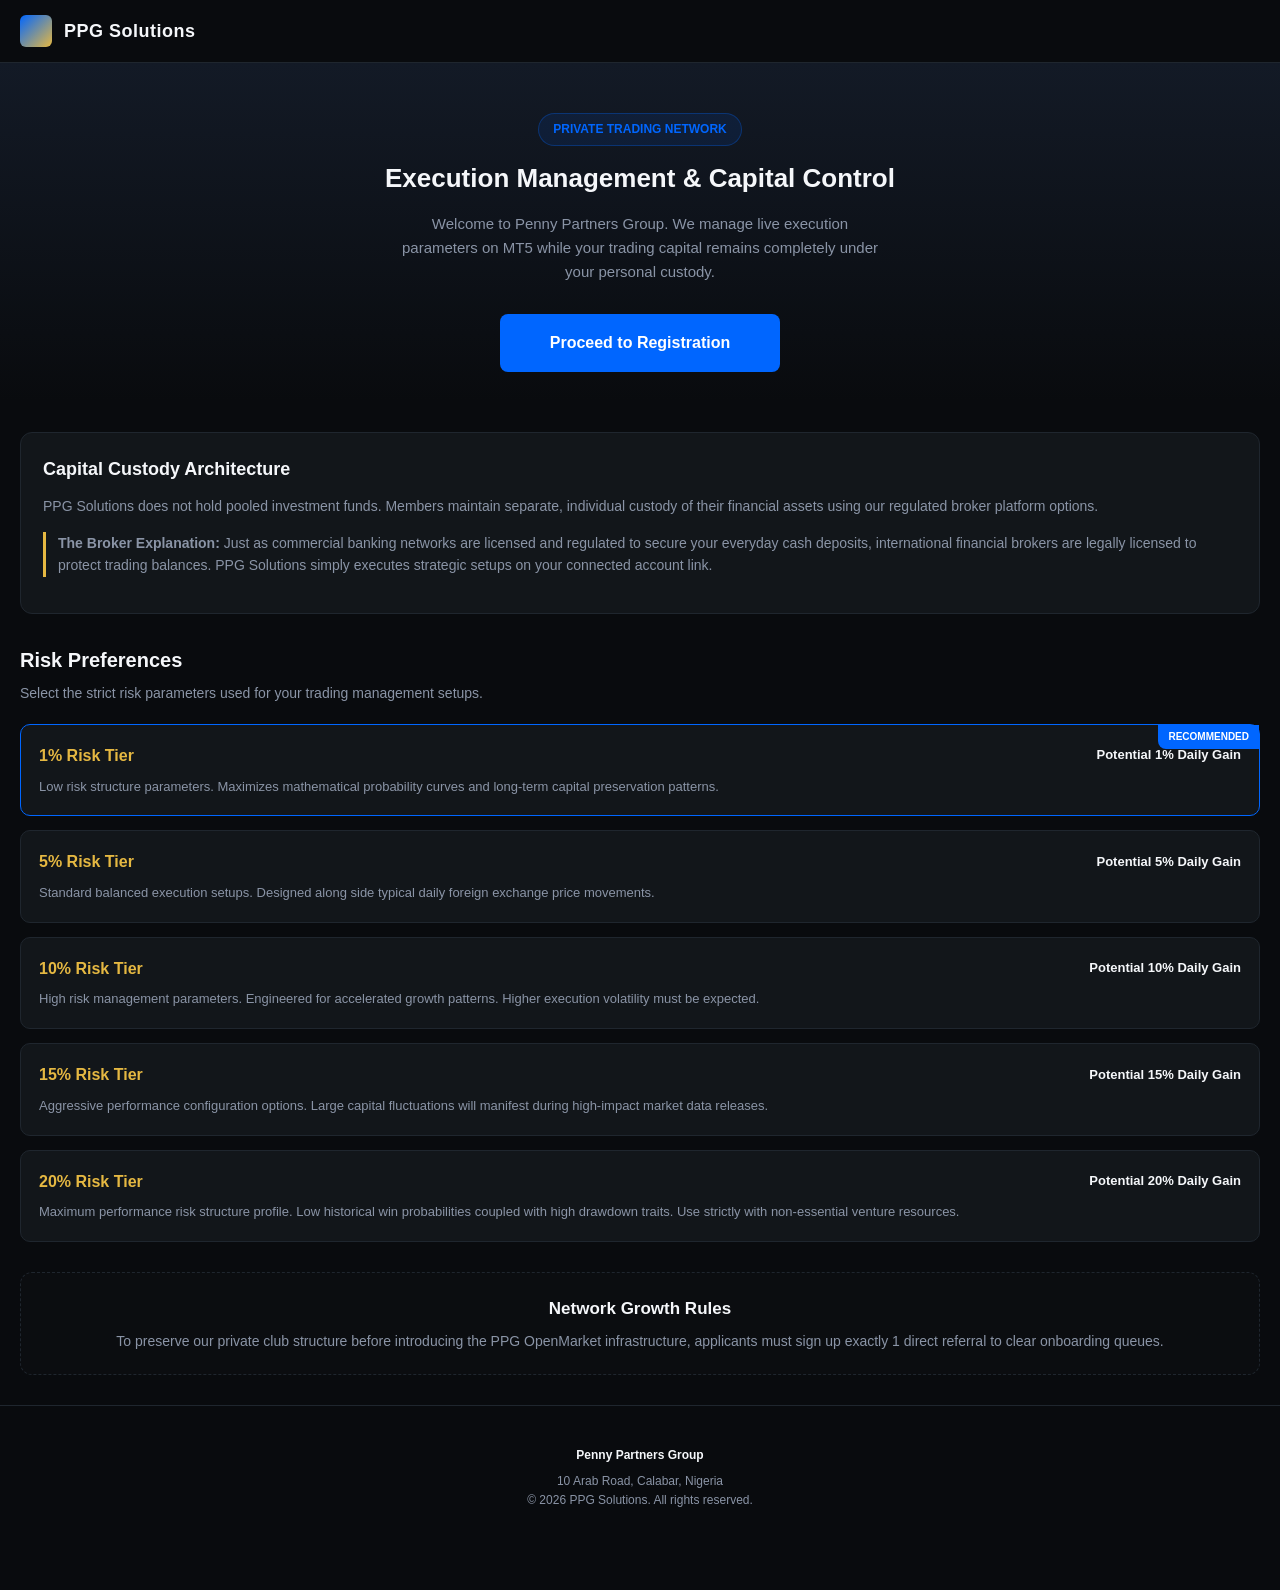
==== commit d1802d58: "Update index.html" ====
--- a/index.html
+++ b/index.html
@@ -1,641 +1,329 @@
 <!DOCTYPE html>
-
 <html lang="en">
 <head>
-<meta charset="UTF-8">
-<meta name="viewport" content="width=device-width, initial-scale=1.0">
-<title>PPG Trading Club — Penny Partners Group</title>
-<link href="https://fonts.googleapis.com/css2?family=Cormorant+Garamond:wght@400;500;600;700&family=Outfit:wght@300;400;500;600;700&display=swap" rel="stylesheet">
-<style>
-:root{--navy:#040d1c;--navy2:#071428;--navy3:#0a1a35;--blue:#1640d6;--blue-glow:rgba(22,64,214,0.4);--gold:#c9a84c;--gold-light:#e8c97a;--white:#ffffff;--grey:#94a3b8;--grey2:#64748b;--border:rgba(255,255,255,0.06);--border2:rgba(22,64,214,0.25);--red:#ef4444;}
-*,*::before,*::after{margin:0;padding:0;box-sizing:border-box;}
-html{scroll-behavior:smooth;}
-body{font-family:'Outfit',sans-serif;background:var(--navy);color:var(--white);overflow-x:hidden;line-height:1.6;}
-::-webkit-scrollbar{width:4px;}::-webkit-scrollbar-track{background:var(--navy);}::-webkit-scrollbar-thumb{background:var(--blue);border-radius:2px;}
-
-/* NAV */
-.nav{position:fixed;top:0;left:0;right:0;z-index:1000;display:flex;align-items:center;justify-content:space-between;padding:0 5%;height:70px;background:rgba(4,13,28,0.92);backdrop-filter:blur(20px);border-bottom:1px solid var(–border);transition:box-shadow 0.3s;}
-.nav-logo{display:flex;align-items:center;gap:10px;text-decoration:none;}
-.nav-logo img{height:38px;width:38px;object-fit:contain;border-radius:8px;}
-.logo-text{display:flex;flex-direction:column;line-height:1.1;}
-.logo-text span:first-child{font-family:‘Cormorant Garamond’,serif;font-size:1.15rem;font-weight:700;color:var(–white);}
-.logo-text span:last-child{font-size:0.62rem;color:var(–gold);letter-spacing:2px;text-transform:uppercase;font-weight:500;}
-.nav-links{display:flex;align-items:center;gap:28px;}
-.nav-links a{color:var(–grey);text-decoration:none;font-size:0.85rem;font-weight:400;transition:color 0.2s;}
-.nav-links a:hover{color:var(–white);}
-.nav-btn{background:var(–blue)!important;color:var(–white)!important;padding:9px 22px;border-radius:6px;font-weight:600!important;transition:all 0.2s!important;}
-.nav-btn:hover{background:#1e50f0!important;transform:translateY(-1px);box-shadow:0 8px 24px var(–blue-glow)!important;}
-.hamburger{display:none;flex-direction:column;gap:5px;cursor:pointer;}
-.hamburger span{display:block;width:22px;height:1.5px;background:var(–white);border-radius:2px;}
-.mob-nav{display:none;position:fixed;top:70px;left:0;right:0;background:var(–navy2);border-bottom:1px solid var(–border);padding:24px 5% 32px;flex-direction:column;gap:0;z-index:999;}
-.mob-nav.open{display:flex;}
-.mob-nav a{color:var(–grey);text-decoration:none;font-size:0.95rem;padding:14px 0;border-bottom:1px solid var(–border);transition:color 0.2s;}
-.mob-nav a:hover{color:var(–white);}
-.mob-nav .mob-cta{margin-top:20px;background:var(–blue);color:var(–white);text-align:center;padding:14px;border-radius:8px;font-weight:600;font-size:0.95rem;border:none;}
-
-/* HERO */
-.hero{min-height:100vh;display:flex;align-items:center;justify-content:center;padding:120px 5% 80px;position:relative;overflow:hidden;text-align:center;}
-.hero-glow{position:absolute;width:700px;height:700px;background:radial-gradient(circle,rgba(22,64,214,0.18) 0%,transparent 70%);top:50%;left:50%;transform:translate(-50%,-55%);pointer-events:none;}
-.hero-lines{position:absolute;inset:0;background-image:linear-gradient(rgba(22,64,214,0.04) 1px,transparent 1px),linear-gradient(90deg,rgba(22,64,214,0.04) 1px,transparent 1px);background-size:60px 60px;pointer-events:none;}
-.hero-content{position:relative;z-index:2;max-width:780px;margin:0 auto;}
-.hero-pill{display:inline-flex;align-items:center;gap:8px;background:rgba(201,168,76,0.08);border:1px solid rgba(201,168,76,0.25);border-radius:100px;padding:7px 18px;font-size:0.72rem;font-weight:600;color:var(–gold);letter-spacing:2px;text-transform:uppercase;margin-bottom:28px;animation:fadeUp 0.5s ease both;}
-.pill-dot{width:5px;height:5px;background:var(–gold);border-radius:50%;animation:blink 2s infinite;}
-@keyframes blink{0%,100%{opacity:1;}50%{opacity:0.3;}}
-.hero h1{font-family:‘Cormorant Garamond’,serif;font-size:clamp(2.8rem,7vw,5.2rem);font-weight:700;line-height:1.08;margin-bottom:24px;animation:fadeUp 0.6s ease 0.1s both;}
-.hero h1 em{font-style:italic;color:var(–gold);}
-.hero-sub{font-size:clamp(0.95rem,2vw,1.05rem);color:var(–grey);line-height:1.8;max-width:580px;margin:0 auto 40px;font-weight:300;animation:fadeUp 0.6s ease 0.2s both;}
-.hero-btns{display:flex;gap:14px;justify-content:center;flex-wrap:wrap;margin-bottom:64px;animation:fadeUp 0.6s ease 0.3s both;}
-.btn-gold{display:inline-flex;align-items:center;gap:8px;background:var(–gold);color:#0a0a0a;padding:14px 32px;border-radius:7px;font-weight:700;font-size:0.9rem;text-decoration:none;transition:all 0.25s;border:none;cursor:pointer;}
-.btn-gold:hover{background:var(–gold-light);transform:translateY(-2px);box-shadow:0 12px 32px rgba(201,168,76,0.3);}
-.btn-ghost{display:inline-flex;align-items:center;gap:8px;background:transparent;color:var(–white);padding:14px 32px;border-radius:7px;font-weight:500;font-size:0.9rem;text-decoration:none;border:1px solid rgba(255,255,255,0.15);transition:all 0.25s;}
-.btn-ghost:hover{border-color:rgba(255,255,255,0.4);transform:translateY(-2px);}
-.metrics{display:grid;grid-template-columns:repeat(4,1fr);gap:1px;background:var(–border);border:1px solid var(–border);border-radius:14px;overflow:hidden;animation:fadeUp 0.6s ease 0.4s both;}
-.metric{background:var(–navy2);padding:24px 16px;text-align:center;transition:background 0.2s;}
-.metric:hover{background:var(–navy3);}
-.metric-val{font-family:‘Cormorant Garamond’,serif;font-size:2rem;font-weight:700;color:var(–gold);line-height:1;margin-bottom:6px;}
-.metric-lbl{font-size:0.7rem;color:var(–grey2);text-transform:uppercase;letter-spacing:1px;font-weight:500;}
-@keyframes fadeUp{from{opacity:0;transform:translateY(20px);}to{opacity:1;transform:translateY(0);}}
-
-/* DIVIDER */
-.divider{width:100%;height:1px;background:linear-gradient(90deg,transparent,var(–border2),transparent);}
-
-/* SECTIONS */
-.section{padding:96px 5%;}
-.section-inner{max-width:1040px;margin:0 auto;}
-.s-tag{font-size:0.7rem;font-weight:700;letter-spacing:3px;text-transform:uppercase;color:var(–gold);margin-bottom:14px;display:flex;align-items:center;gap:10px;}
-.s-tag::before{content:’’;width:24px;height:1px;background:var(–gold);}
-.s-title{font-family:‘Cormorant Garamond’,serif;font-size:clamp(2rem,4.5vw,3rem);font-weight:700;line-height:1.15;margin-bottom:16px;}
-.s-title em{font-style:italic;color:var(–gold);}
-.s-body{color:var(–grey);font-size:0.93rem;line-height:1.8;max-width:600px;font-weight:300;margin-bottom:52px;}
-
-/* ABOUT */
-.about{background:var(–navy2);}
-.about-grid{display:grid;grid-template-columns:1fr 1fr;gap:64px;align-items:start;}
-.about-text p{color:var(–grey);font-size:0.92rem;line-height:1.85;margin-bottom:18px;font-weight:300;}
-.about-text p strong{color:var(–white);font-weight:600;}
-.about-text .hl{color:var(–gold);font-weight:500;}
-.features{display:flex;flex-direction:column;gap:14px;}
-.fc{background:var(–navy);border:1px solid var(–border);border-radius:12px;padding:20px;display:flex;gap:14px;align-items:flex-start;transition:all 0.25s;}
-.fc:hover{border-color:var(–border2);transform:translateX(4px);}
-.fc-icon{width:40px;height:40px;background:rgba(22,64,214,0.1);border:1px solid var(–border2);border-radius:9px;display:flex;align-items:center;justify-content:center;font-size:1.1rem;flex-shrink:0;}
-.fc-text h4{font-weight:600;font-size:0.88rem;margin-bottom:4px;}
-.fc-text p{color:var(–grey);font-size:0.78rem;line-height:1.6;}
-
-/* BROKER */
-.broker{background:var(–navy);}
-.broker-box{background:var(–navy2);border:1px solid var(–border);border-radius:18px;overflow:hidden;}
-.broker-top{padding:44px;border-bottom:1px solid var(–border);}
-.broker-top h3{font-family:‘Cormorant Garamond’,serif;font-size:1.8rem;font-weight:700;margin-bottom:16px;}
-.broker-top h3 em{font-style:italic;color:var(–gold);}
-.broker-top p{color:var(–grey);font-size:0.91rem;line-height:1.85;font-weight:300;margin-bottom:14px;max-width:680px;}
-.broker-top p strong{color:var(–white);font-weight:600;}
-.analogy{background:rgba(201,168,76,0.06);border:1px solid rgba(201,168,76,0.15);border-radius:12px;padding:24px;margin-top:24px;}
-.analogy h4{color:var(–gold);font-size:0.75rem;font-weight:700;letter-spacing:1.5px;text-transform:uppercase;margin-bottom:14px;}
-.analogy-row{display:grid;grid-template-columns:1fr auto 1fr;gap:14px;align-items:center;text-align:center;}
-.a-item{background:var(–navy);border-radius:10px;padding:16px;}
-.a-item .a-icon{font-size:1.8rem;margin-bottom:8px;}
-.a-item h5{font-size:0.85rem;font-weight:600;margin-bottom:4px;}
-.a-item p{font-size:0.75rem;color:var(–grey);line-height:1.5;}
-.a-arrow{color:var(–gold);font-size:1.5rem;}
-.broker-grid{display:grid;grid-template-columns:repeat(3,1fr);}
-.bp{padding:26px 28px;border-right:1px solid var(–border);border-top:1px solid var(–border);}
-.bp:nth-child(3n){border-right:none;}
-.bp-icon{font-size:1.3rem;margin-bottom:10px;}
-.bp h4{font-weight:600;font-size:0.87rem;margin-bottom:6px;}
-.bp p{color:var(–grey);font-size:0.78rem;line-height:1.6;}
-
-/* RISK */
-.risk{background:var(–navy2);}
-.tiers{display:grid;grid-template-columns:repeat(5,1fr);gap:12px;margin-bottom:36px;}
-.tier{background:var(–navy);border:1px solid var(–border);border-radius:14px;padding:28px 14px 22px;text-align:center;position:relative;transition:all 0.25s;cursor:default;}
-.tier:hover{transform:translateY(-6px);border-color:rgba(255,255,255,0.12);}
-.tier-bar{position:absolute;top:0;left:0;right:0;height:3px;border-radius:14px 14px 0 0;}
-.t1 .tier-bar{background:linear-gradient(90deg,#00d2ff,#00a8e8);}
-.t2 .tier-bar{background:linear-gradient(90deg,#00c853,#69f0ae);}
-.t3 .tier-bar{background:linear-gradient(90deg,#ffd600,#ffab00);}
-.t4 .tier-bar{background:linear-gradient(90deg,#ff6d00,#ff9100);}
-.t5 .tier-bar{background:linear-gradient(90deg,#d50000,#ff1744);}
-.tier-star{position:absolute;top:-10px;left:50%;transform:translateX(-50%);background:var(–gold);color:#0a0a0a;font-size:0.58rem;font-weight:800;letter-spacing:1px;text-transform:uppercase;padding:3px 10px;border-radius:100px;white-space:nowrap;}
-.tier-pct{font-family:‘Cormorant Garamond’,serif;font-size:2.8rem;font-weight:700;line-height:1;margin-bottom:4px;}
-.t1 .tier-pct{color:#00d2ff;}.t2 .tier-pct{color:#00c853;}.t3 .tier-pct{color:#ffd600;}.t4 .tier-pct{color:#ff6d00;}.t5 .tier-pct{color:#d50000;}
-.tier-name{font-size:0.65rem;font-weight:700;text-transform:uppercase;letter-spacing:1.5px;color:var(–grey);margin-bottom:12px;}
-.tier-daily{font-size:0.72rem;color:var(–grey2);margin-bottom:12px;line-height:1.5;}
-.tier-risk{display:inline-block;font-size:0.6rem;font-weight:700;text-transform:uppercase;letter-spacing:0.8px;padding:3px 9px;border-radius:100px;margin-bottom:10px;}
-.t1 .tier-risk{background:rgba(0,210,255,0.1);color:#00d2ff;}
-.t2 .tier-risk{background:rgba(0,200,83,0.1);color:#00c853;}
-.t3 .tier-risk{background:rgba(255,214,0,0.1);color:#ffd600;}
-.t4 .tier-risk{background:rgba(255,109,0,0.1);color:#ff6d00;}
-.t5 .tier-risk{background:rgba(213,0,0,0.1);color:#d50000;}
-.tier-pot{font-size:0.68rem;color:var(–grey2);}
-.risk-cards{display:grid;grid-template-columns:1fr 1fr;gap:16px;margin-bottom:24px;}
-.rc{background:var(–navy);border:1px solid var(–border);border-radius:12px;padding:24px;}
-.rc h4{font-weight:600;font-size:0.88rem;margin-bottom:10px;}
-.rc p{color:var(–grey);font-size:0.82rem;line-height:1.7;}
-.rc p strong{color:var(–white);}
-.risk-warn{background:rgba(239,68,68,0.05);border:1px solid rgba(239,68,68,0.2);border-radius:12px;padding:22px 26px;display:flex;gap:14px;align-items:flex-start;}
-.rw-icon{font-size:1.3rem;flex-shrink:0;margin-top:2px;}
-.risk-warn p{color:var(–grey);font-size:0.82rem;line-height:1.7;}
-.risk-warn p strong{color:var(–red);}
-
-/* HOW */
-.how{background:var(–navy);}
-.steps{display:flex;flex-direction:column;}
-.step{display:grid;grid-template-columns:64px 1fr;gap:28px;padding:36px 0;border-bottom:1px solid var(–border);align-items:start;}
-.step:last-child{border-bottom:none;}
-.step:hover .step-n{color:var(–gold);}
-.step-n{font-family:‘Cormorant Garamond’,serif;font-size:3.5rem;font-weight:700;color:rgba(255,255,255,0.07);line-height:1;transition:color 0.25s;}
-.step-b h4{font-weight:600;font-size:0.98rem;margin-bottom:8px;}
-.step-b p{color:var(–grey);font-size:0.87rem;line-height:1.8;font-weight:300;}
-.step-b p strong{color:var(–white);font-weight:600;}
-.step-note{margin-top:10px;display:inline-flex;align-items:center;gap:6px;font-size:0.75rem;color:var(–gold);font-weight:500;}
-
-/* TRANSPARENCY */
-.trans{background:var(–navy2);}
-.trans-grid{display:grid;grid-template-columns:repeat(3,1fr);gap:14px;}
-.tc{background:var(–navy);border:1px solid var(–border);border-radius:14px;padding:26px 22px;transition:all 0.25s;}
-.tc:hover{border-color:var(–border2);transform:translateY(-4px);}
-.tc-icon{width:42px;height:42px;background:rgba(22,64,214,0.1);border:1px solid var(–border2);border-radius:10px;display:flex;align-items:center;justify-content:center;font-size:1.15rem;margin-bottom:14px;}
-.tc h4{font-weight:600;font-size:0.88rem;margin-bottom:7px;}
-.tc p{color:var(–grey);font-size:0.78rem;line-height:1.6;}
-
-/* REFERRAL */
-.ref{background:var(–navy);}
-.ref-grid{display:grid;grid-template-columns:1fr 1fr;gap:56px;align-items:center;}
-.ref-text h2{font-family:‘Cormorant Garamond’,serif;font-size:clamp(2rem,4vw,2.8rem);font-weight:700;line-height:1.15;margin-bottom:20px;}
-.ref-text h2 em{font-style:italic;color:var(–gold);}
-.ref-text p{color:var(–grey);font-size:0.91rem;line-height:1.8;font-weight:300;margin-bottom:14px;}
-.ref-text p strong{color:var(–white);font-weight:600;}
-.ref-card{background:var(–navy2);border:1px solid var(–border);border-radius:18px;padding:36px;text-align:center;}
-.ref-pct{font-family:‘Cormorant Garamond’,serif;font-size:5rem;font-weight:700;color:var(–gold);line-height:1;margin-bottom:4px;}
-.ref-pct span{font-size:2.5rem;}
-.ref-lbl{font-size:0.75rem;color:var(–grey);text-transform:uppercase;letter-spacing:2px;font-weight:500;margin-bottom:26px;}
-.ref-rule{background:rgba(201,168,76,0.06);border:1px solid rgba(201,168,76,0.15);border-radius:10px;padding:14px 16px;font-size:0.78rem;color:var(–grey);line-height:1.6;margin-bottom:12px;text-align:left;}
-.ref-rule strong{color:var(–gold);}
-
-/* CTA */
-.cta{background:var(–navy2);border-top:1px solid var(–border);border-bottom:1px solid var(–border);padding:96px 5%;text-align:center;position:relative;overflow:hidden;}
-.cta-glow{position:absolute;inset:0;background:radial-gradient(ellipse at center,rgba(22,64,214,0.15) 0%,transparent 65%);pointer-events:none;}
-.cta h2{font-family:‘Cormorant Garamond’,serif;font-size:clamp(2.2rem,5vw,3.5rem);font-weight:700;line-height:1.1;margin-bottom:16px;position:relative;}
-.cta h2 em{font-style:italic;color:var(–gold);}
-.cta p{color:var(–grey);font-size:0.98rem;margin-bottom:28px;position:relative;font-weight:300;max-width:480px;margin-left:auto;margin-right:auto;}
-.cta-fee-tag{display:inline-flex;align-items:center;gap:8px;background:rgba(201,168,76,0.08);border:1px solid rgba(201,168,76,0.2);border-radius:8px;padding:10px 20px;font-size:0.8rem;color:var(–gold);font-weight:500;margin-bottom:28px;position:relative;}
-
-/* FOOTER */
-footer{background:#020912;padding:60px 5% 32px;border-top:1px solid var(–border);}
-.footer-grid{max-width:1040px;margin:0 auto;display:grid;grid-template-columns:2fr 1fr 1fr 1fr;gap:44px;margin-bottom:44px;}
-.f-about p{color:var(–grey2);font-size:0.78rem;line-height:1.7;margin-top:14px;font-weight:300;}
-.f-contact{margin-top:18px;display:flex;flex-direction:column;gap:6px;}
-.f-contact a{color:var(–grey2);text-decoration:none;font-size:0.76rem;transition:color 0.2s;}
-.f-contact a:hover{color:var(–white);}
-.f-col h5{font-size:0.7rem;font-weight:700;text-transform:uppercase;letter-spacing:2px;color:var(–grey2);margin-bottom:16px;}
-.f-col a{display:block;color:var(–grey2);text-decoration:none;font-size:0.8rem;margin-bottom:10px;transition:color 0.2s;font-weight:300;}
-.f-col a:hover{color:var(–white);}
-.footer-bottom{max-width:1040px;margin:0 auto;padding-top:26px;border-top:1px solid var(–border);display:flex;justify-content:space-between;align-items:flex-start;flex-wrap:wrap;gap:14px;}
-.footer-bottom p{color:var(–grey2);font-size:0.75rem;}
-.f-disc{max-width:480px;color:var(–grey2)!important;font-size:0.7rem!important;line-height:1.6!important;}
-.f-disc strong{color:var(–red);}
-
-/* RESPONSIVE */
-@media(max-width:900px){
-.nav-links{display:none;}.hamburger{display:flex;}
-.metrics{grid-template-columns:repeat(2,1fr);}
-.about-grid{grid-template-columns:1fr;gap:36px;}
-.tiers{grid-template-columns:repeat(2,1fr);}
-.risk-cards{grid-template-columns:1fr;}
-.trans-grid{grid-template-columns:1fr 1fr;}
-.ref-grid{grid-template-columns:1fr;gap:36px;}
-.broker-grid{grid-template-columns:1fr 1fr;}
-.bp:nth-child(3n){border-right:1px solid var(–border);}
-.bp:nth-child(2n){border-right:none;}
-.footer-grid{grid-template-columns:1fr 1fr;gap:28px;}
-.broker-top{padding:28px;}
-}
-@media(max-width:600px){
-.tiers{grid-template-columns:1fr;}
-.trans-grid{grid-template-columns:1fr;}
-.broker-grid{grid-template-columns:1fr;}
-.bp:nth-child(n){border-right:none;}
-.analogy-row{grid-template-columns:1fr;gap:8px;}
-.a-arrow{transform:rotate(90deg);}
-.footer-grid{grid-template-columns:1fr;gap:24px;}
-.footer-bottom{flex-direction:column;}
-.step{grid-template-columns:44px 1fr;gap:14px;}
-.step-n{font-size:2.5rem;}
-.metrics{grid-template-columns:repeat(2,1fr);}
-}
-</style>
-
+    <meta charset="UTF-8">
+    <meta name="viewport" content="width=device-width, initial-scale=1.0">
+    <title>PPG Solutions | Trading Club</title>
+    <style>
+        /* Color Palette and Variables */
+        :root {
+            --bg-deep: #090B0E;
+            --bg-card: #12161A;
+            --accent-blue: #0066FF;
+            --accent-gold: #E5B842;
+            --text-main: #F5F7FA;
+            --text-muted: #8A94A6;
+            --border-color: #1F262E;
+        }
+
+        /* Reset and Global Styles */
+        * {
+            margin: 0;
+            padding: 0;
+            box-sizing: border-box;
+            font-family: -apple-system, BlinkMacSystemFont, "Segoe UI", Roboto, sans-serif;
+        }
+
+        body {
+            background-color: var(--bg-deep);
+            color: var(--text-main);
+            line-height: 1.6;
+            padding-bottom: 40px;
+        }
+
+        /* Navigation Header */
+        header {
+            background-color: var(--bg-deep);
+            border-bottom: 1px solid var(--border-color);
+            padding: 15px 20px;
+            display: flex;
+            align-items: center;
+            gap: 12px;
+        }
+
+        .logo-placeholder {
+            width: 32px;
+            height: 32px;
+            background: linear-gradient(135deg, var(--accent-blue), var(--accent-gold));
+            border-radius: 6px;
+        }
+
+        .brand-name {
+            font-size: 18px;
+            font-weight: 700;
+            letter-spacing: 0.5px;
+        }
+
+        /* Hero Layout */
+        .hero-section {
+            padding: 50px 20px 30px 20px;
+            text-align: center;
+            background: linear-gradient(to bottom, #131A26 0%, var(--bg-deep) 100%);
+        }
+
+        .club-tag {
+            display: inline-block;
+            background: rgba(0, 102, 255, 0.1);
+            border: 1px solid rgba(0, 102, 255, 0.3);
+            color: var(--accent-blue);
+            padding: 6px 14px;
+            border-radius: 20px;
+            font-size: 12px;
+            font-weight: 600;
+            margin-bottom: 16px;
+            text-transform: uppercase;
+        }
+
+        h1 {
+            font-size: 26px;
+            font-weight: 800;
+            line-height: 1.3;
+            margin-bottom: 16px;
+        }
+
+        .hero-section p {
+            color: var(--text-muted);
+            font-size: 15px;
+            margin-bottom: 30px;
+            max-width: 480px;
+            margin-left: auto;
+            margin-right: auto;
+        }
+
+        /* The Main Link Button */
+        .primary-btn {
+            display: block;
+            width: 100%;
+            max-width: 280px;
+            margin: 0 auto;
+            background-color: var(--accent-blue);
+            color: #FFFFFF;
+            text-align: center;
+            padding: 16px;
+            border-radius: 8px;
+            font-size: 16px;
+            font-weight: 600;
+            text-decoration: none;
+        }
+
+        /* Custody Education Component */
+        .education-card {
+            margin: 30px 20px;
+            background-color: var(--bg-card);
+            border: 1px solid var(--border-color);
+            border-radius: 12px;
+            padding: 22px;
+        }
+
+        .education-card h3 {
+            font-size: 18px;
+            font-weight: 700;
+            margin-bottom: 12px;
+        }
+
+        .education-card p {
+            color: var(--text-muted);
+            font-size: 14px;
+            margin-bottom: 14px;
+        }
+
+        .analogy-box {
+            border-left: 3px solid var(--accent-gold);
+            padding-left: 12px;
+            color: var(--text-main);
+        }
+
+        /* Risk Grid Framework */
+        .risk-container {
+            padding: 0 20px 30px 20px;
+        }
+
+        .section-title {
+            font-size: 20px;
+            font-weight: 700;
+            margin-bottom: 6px;
+        }
+
+        .section-subtitle {
+            color: var(--text-muted);
+            font-size: 14px;
+            margin-bottom: 20px;
+        }
+
+        .risk-list {
+            display: flex;
+            flex-direction: column;
+            gap: 14px;
+        }
+
+        .risk-item {
+            background-color: var(--bg-card);
+            border: 1px solid var(--border-color);
+            border-radius: 10px;
+            padding: 18px;
+        }
+
+        .risk-item.highlighted {
+            border-color: var(--accent-blue);
+            position: relative;
+        }
+
+        .star-badge {
+            position: absolute;
+            top: 0;
+            right: 0;
+            background-color: var(--accent-blue);
+            color: #FFFFFF;
+            font-size: 10px;
+            font-weight: 700;
+            padding: 4px 10px;
+            border-bottom-left-radius: 8px;
+            text-transform: uppercase;
+        }
+
+        .risk-meta {
+            display: flex;
+            justify-content: space-between;
+            align-items: center;
+            margin-bottom: 8px;
+        }
+
+        .risk-name {
+            font-size: 16px;
+            font-weight: 700;
+            color: var(--accent-gold);
+        }
+
+        .risk-payout {
+            font-size: 13px;
+            font-weight: 600;
+        }
+
+        .risk-details {
+            font-size: 13px;
+            color: var(--text-muted);
+        }
+
+        /* Pre-requisite Rule Information */
+        .rule-box {
+            margin: 0 20px 30px 20px;
+            border: 1px dashed var(--border-color);
+            border-radius: 12px;
+            padding: 22px;
+            text-align: center;
+            background-color: rgba(18, 22, 26, 0.3);
+        }
+
+        .rule-box h3 {
+            font-size: 17px;
+            font-weight: 700;
+            margin-bottom: 8px;
+        }
+
+        .rule-box p {
+            font-size: 14px;
+            color: var(--text-muted);
+        }
+
+        /* Footer Layout */
+        footer {
+            padding: 40px 20px;
+            border-top: 1px solid var(--border-color);
+            text-align: center;
+            font-size: 12px;
+            color: var(--text-muted);
+        }
+
+        .footer-brand {
+            font-weight: 700;
+            color: var(--text-main);
+            margin-bottom: 6px;
+        }
+
+        .footer-address {
+            font-style: normal;
+        }
+    </style>
 </head>
 <body>
 
-<!-- NAV -->
-
-<nav class="nav" id="topnav">
-  <a href="index.html" class="nav-logo">
-    <img src="logo.png" alt="PPG" onerror="this.style.display='none'">
-    <div class="logo-text">
-      <span>PPG Trading Club</span>
-      <span>Penny Partners Group</span>
-    </div>
-  </a>
-  <div class="nav-links">
-    <a href="#about">About</a>
-    <a href="#broker">Our Broker</a>
-    <a href="#risk">Risk Tiers</a>
-    <a href="#how">How It Works</a>
-    <a href="#referral">Referral</a>
-    <a href="register.html" class="nav-btn">Join Now</a>
-  </div>
-  <div class="hamburger" onclick="toggleNav()" id="ham">
-    <span></span><span></span><span></span>
-  </div>
-</nav>
-<div class="mob-nav" id="mobNav">
-  <a href="#about" onclick="closeNav()">About</a>
-  <a href="#broker" onclick="closeNav()">Our Broker</a>
-  <a href="#risk" onclick="closeNav()">Risk Tiers</a>
-  <a href="#how" onclick="closeNav()">How It Works</a>
-  <a href="#referral" onclick="closeNav()">Referral</a>
-  <a href="register.html" class="mob-cta">Join the Club — $3.99</a>
-</div>
-
-<!-- HERO -->
-
-<section class="hero">
-  <div class="hero-glow"></div>
-  <div class="hero-lines"></div>
-  <div class="hero-content">
-    <div class="hero-pill"><div class="pill-dot"></div>Now Accepting Members</div>
-    <h1>Trade with Purpose.<br><em>Grow with Community.</em></h1>
-    <p class="hero-sub">PPG Trading Club is an exclusive, members-only forex trading community. Your capital stays in your own account. You watch every trade live. You withdraw on your terms.</p>
-    <div class="hero-btns">
-      <a href="register.html" class="btn-gold">Join the Club — $3.99 ›</a>
-      <a href="#how" class="btn-ghost">See How It Works</a>
-    </div>
-    <div class="metrics">
-      <div class="metric"><div class="metric-val">$100</div><div class="metric-lbl">Min. Deposit</div></div>
-      <div class="metric"><div class="metric-val">5</div><div class="metric-lbl">Risk Tiers</div></div>
-      <div class="metric"><div class="metric-val">24H</div><div class="metric-lbl">Withdrawal</div></div>
-      <div class="metric"><div class="metric-val">15%</div><div class="metric-lbl">Referral Earn</div></div>
-    </div>
-  </div>
-</section>
-
-<div class="divider"></div>
-
-<!-- ABOUT -->
-
-<section class="about section" id="about">
-  <div class="section-inner">
-    <div class="about-grid">
-      <div class="about-text">
-        <div class="s-tag">Who We Are</div>
-        <h2 class="s-title">Penny Partners Group —<br><em>Built on Trust</em></h2>
-        <p>We are <strong>Penny Partners Group (PPG Solutions)</strong>, a CAC-registered Nigerian financial cooperative with a singular mission: to help everyday people access professional-grade trading and build sustainable wealth together.</p>
-        <p>PPG Trading Club is our flagship initiative. We manage forex trades on your behalf — but <span class="hl">your money always stays in your own account</span>. We never pool funds. We never hold your capital. You remain in full control at all times.</p>
-        <p>This is more than a trading club. We are building <strong>PPG OpenMarket</strong> — a full marketplace platform launching soon. Early club members will have priority access and exclusive benefits when it launches.</p>
-        <div style="margin-top:28px;">
-          <a href="register.html" class="btn-gold">Become a Member</a>
+    <header>
+        <div class="logo-placeholder"></div>
+        <span class="brand-name">PPG Solutions</span>
+    </header>
+
+    <section class="hero-section">
+        <span class="club-tag">Private Trading Network</span>
+        <h1>Execution Management &amp; Capital Control</h1>
+        <p>Welcome to Penny Partners Group. We manage live execution parameters on MT5 while your trading capital remains completely under your personal custody.</p>
+        <!-- The link to your second file -->
+        <a href="register.html" class="primary-btn">Proceed to Registration</a>
+    </section>
+
+    <section class="education-card">
+        <h3>Capital Custody Architecture</h3>
+        <p>PPG Solutions does not hold pooled investment funds. Members maintain separate, individual custody of their financial assets using our regulated broker platform options.</p>
+        <p class="analogy-box"><strong>The Broker Explanation:</strong> Just as commercial banking networks are licensed and regulated to secure your everyday cash deposits, international financial brokers are legally licensed to protect trading balances. PPG Solutions simply executes strategic setups on your connected account link.</p>
+    </section>
+
+    <section class="risk-container">
+        <h2 class="section-title">Risk Preferences</h2>
+        <p class="section-subtitle">Select the strict risk parameters used for your trading management setups.</p>
+        
+        <div class="risk-list">
+            <div class="risk-item highlighted">
+                <div class="star-badge">Recommended</div>
+                <div class="risk-meta">
+                    <span class="risk-name">1% Risk Tier</span>
+                    <span class="risk-payout">Potential 1% Daily Gain</span>
+                </div>
+                <p class="risk-details">Low risk structure parameters. Maximizes mathematical probability curves and long-term capital preservation patterns.</p>
+            </div>
+
+            <div class="risk-item">
+                <div class="risk-meta">
+                    <span class="risk-name">5% Risk Tier</span>
+                    <span class="risk-payout">Potential 5% Daily Gain</span>
+                </div>
+                <p class="risk-details">Standard balanced execution setups. Designed along side typical daily foreign exchange price movements.</p>
+            </div>
+
+            <div class="risk-item">
+                <div class="risk-meta">
+                    <span class="risk-name">10% Risk Tier</span>
+                    <span class="risk-payout">Potential 10% Daily Gain</span>
+                </div>
+                <p class="risk-details">High risk management parameters. Engineered for accelerated growth patterns. Higher execution volatility must be expected.</p>
+            </div>
+
+            <div class="risk-item">
+                <div class="risk-meta">
+                    <span class="risk-name">15% Risk Tier</span>
+                    <span class="risk-payout">Potential 15% Daily Gain</span>
+                </div>
+                <p class="risk-details">Aggressive performance configuration options. Large capital fluctuations will manifest during high-impact market data releases.</p>
+            </div>
+
+            <div class="risk-item">
+                <div class="risk-meta">
+                    <span class="risk-name">20% Risk Tier</span>
+                    <span class="risk-payout">Potential 20% Daily Gain</span>
+                </div>
+                <p class="risk-details">Maximum performance risk structure profile. Low historical win probabilities coupled with high drawdown traits. Use strictly with non-essential venture resources.</p>
+            </div>
         </div>
-      </div>
-      <div class="features">
-        <div class="fc">
-          <div class="fc-icon">🔐</div>
-          <div class="fc-text">
-            <h4>Your Account. Your Money.</h4>
-            <p>You open and own your own trading account with our licensed broker. We are granted trading access only — your funds are never transferred to us.</p>
-          </div>
-        </div>
-        <div class="fc">
-          <div class="fc-icon">👁️</div>
-          <div class="fc-text">
-            <h4>Full Transparency</h4>
-            <p>Every member receives a view-only account password to watch every single trade as it happens — live, 24/7, on desktop or mobile.</p>
-          </div>
-        </div>
-        <div class="fc">
-          <div class="fc-icon">📊</div>
-          <div class="fc-text">
-            <h4>Professional Management</h4>
-            <p>Our experienced trader manages positions using disciplined risk strategies aligned with your chosen risk tier.</p>
-          </div>
-        </div>
-        <div class="fc">
-          <div class="fc-icon">🏢</div>
-          <div class="fc-text">
-            <h4>CAC Registered</h4>
-            <p>Penny Partners Group is formally registered with Nigeria's Corporate Affairs Commission. We operate with accountability and integrity.</p>
-          </div>
-        </div>
-      </div>
-    </div>
-  </div>
-</section>
-
-<div class="divider"></div>
-
-<!-- BROKER EXPLAINER -->
-
-<section class="broker section" id="broker">
-  <div class="section-inner">
-    <div class="s-tag">Understanding the Basics</div>
-    <h2 class="s-title">What Is a <em>Broker?</em></h2>
-    <p class="s-body">Before you invest, you should fully understand where your money is held and who regulates it. Here is a clear and honest explanation.</p>
-    <div class="broker-box">
-      <div class="broker-top">
-        <h3>A Broker Is to a Trader What<br>a <em>Bank Is to a Customer</em></h3>
-        <p>Just as a bank holds your money, processes your transactions, and is regulated by the Central Bank of Nigeria to protect your deposits — a <strong>licensed forex broker</strong> holds your trading capital, executes your trades, and is regulated by international financial authorities to protect your funds.</p>
-        <p>You do not send money to PPG. <strong>You deposit directly into your own personal account</strong> with our recommended licensed broker — a regulated financial institution. We are simply granted permission to trade on your account, just as you might authorise a trusted stockbroker to trade shares on your behalf.</p>
-        <p>Your money is <strong>segregated by law</strong> — kept entirely separately from the broker's own operational funds. This is a legal requirement of every regulated broker worldwide. Your capital cannot be touched for any other purpose.</p>
-        <div class="analogy">
-          <h4>The Simple Analogy</h4>
-          <div class="analogy-row">
-            <div class="a-item">
-              <div class="a-icon">🏦</div>
-              <h5>Your Bank</h5>
-              <p>Holds your savings. Regulated by the CBN. You withdraw whenever you want.</p>
-            </div>
-            <div class="a-arrow">↔</div>
-            <div class="a-item">
-              <div class="a-icon">📈</div>
-              <h5>Your Broker</h5>
-              <p>Holds your trading capital. Regulated internationally. You withdraw whenever you want.</p>
-            </div>
-          </div>
-        </div>
-      </div>
-      <div class="broker-grid">
-        <div class="bp"><div class="bp-icon">🛡️</div><h4>Licensed & Regulated</h4><p>Our recommended broker is fully licensed and regulated by international financial authorities. Your capital is protected under strict financial law.</p></div>
-        <div class="bp"><div class="bp-icon">🔒</div><h4>Segregated Funds</h4><p>By law, regulated brokers must keep client funds in separate accounts — completely apart from the broker's own money. Your funds are protected at all times.</p></div>
-        <div class="bp"><div class="bp-icon">💳</div><h4>Direct Deposits & Withdrawals</h4><p>You deposit and withdraw directly through the broker's secure platform using bank transfer, card, or crypto — at any time you choose.</p></div>
-        <div class="bp"><div class="bp-icon">📱</div><h4>MT5 Trading Platform</h4><p>MetaTrader 5 (MT5) is the world's most trusted trading platform. Available on iOS, Android, and desktop. Used by millions of traders globally.</p></div>
-        <div class="bp"><div class="bp-icon">🌍</div><h4>Open to Nigerians</h4><p>Our broker accepts clients from Nigeria and worldwide. Account registration is fully online and takes less than 10 minutes to complete.</p></div>
-        <div class="bp"><div class="bp-icon">⚡</div><h4>Fast & Transparent Execution</h4><p>Trades are executed on real market prices in milliseconds. No manipulation. Every position is fully visible to you via your view-only access.</p></div>
-      </div>
-    </div>
-  </div>
-</section>
-
-<div class="divider"></div>
-
-<!-- RISK TIERS -->
-
-<section class="risk section" id="risk">
-  <div class="section-inner">
-    <div class="s-tag">Choose Your Level</div>
-    <h2 class="s-title">Select Your <em>Risk Tier</em></h2>
-    <p class="s-body">Every member selects their own risk tolerance before trading begins. Higher potential returns always come with higher risk. The most consistently successful tier is recommended by default.</p>
-    <div class="tiers">
-      <div class="tier t1">
-        <div class="tier-bar"></div>
-        <div class="tier-star">⭐ Recommended</div>
-        <div class="tier-pct">1%</div>
-        <div class="tier-name">Conservative</div>
-        <div class="tier-risk">Low Risk</div>
-        <div class="tier-daily">Easiest daily target. Low drawdowns. Best for beginners and capital preservation.</div>
-        <div class="tier-pot">~$1/day potential on $100</div>
-      </div>
-      <div class="tier t2">
-        <div class="tier-bar"></div>
-        <div class="tier-pct">5%</div>
-        <div class="tier-name">Moderate</div>
-        <div class="tier-risk">Medium Risk</div>
-        <div class="tier-daily">Balanced approach. Moderate position sizing. For members with measured risk appetite.</div>
-        <div class="tier-pot">~$5/day potential on $100</div>
-      </div>
-      <div class="tier t3">
-        <div class="tier-bar"></div>
-        <div class="tier-pct">10%</div>
-        <div class="tier-name">Balanced</div>
-        <div class="tier-risk">Med-High Risk</div>
-        <div class="tier-daily">Higher targets need larger positions. Drawdowns are more frequent and deeper.</div>
-        <div class="tier-pot">~$10/day potential on $100</div>
-      </div>
-      <div class="tier t4">
-        <div class="tier-bar"></div>
-        <div class="tier-pct">15%</div>
-        <div class="tier-name">Aggressive</div>
-        <div class="tier-risk">High Risk</div>
-        <div class="tier-daily">High-target trading. Significant drawdowns possible. Only for members who fully accept volatility.</div>
-        <div class="tier-pot">~$15/day potential on $100</div>
-      </div>
-      <div class="tier t5">
-        <div class="tier-bar"></div>
-        <div class="tier-pct">20%</div>
-        <div class="tier-name">Maximum</div>
-        <div class="tier-risk">Very High Risk</div>
-        <div class="tier-daily">Maximum aggression. High probability of significant loss. Entire capital may be lost.</div>
-        <div class="tier-pot">~$20/day potential on $100</div>
-      </div>
-    </div>
-    <div class="risk-cards">
-      <div class="rc">
-        <h4>📈 Why Higher % Is Harder Than It Looks</h4>
-        <p>Making <strong>1% consistently every day</strong> in forex is genuinely difficult — even professional traders work hard for it. It is the most realistic and sustainable target. As you move up the tiers, you are not just increasing potential gains — you are exponentially increasing risk and complexity. <strong>Choose honestly, not ambitiously.</strong></p>
-      </div>
-      <div class="rc">
-        <h4>⚖️ Risk vs Reward — The Real Trade-off</h4>
-        <p>A <strong>20% daily target</strong> requires much larger position sizes, dramatically increasing the chance of a significant losing day. Members on higher tiers must be fully prepared — emotionally and financially — to experience large swings, including potentially losing <strong>all deposited capital</strong>.</p>
-      </div>
-    </div>
-    <div class="risk-warn">
-      <div class="rw-icon">⚠️</div>
-      <p><strong>Risk Warning:</strong> All percentage figures are potential daily targets — they are <strong>not guaranteed returns</strong>. Forex trading involves substantial risk of loss. You may lose some or all of your invested capital. Past performance is not indicative of future results. Never invest money you cannot afford to lose.</p>
-    </div>
-  </div>
-</section>
-
-<div class="divider"></div>
-
-<!-- HOW IT WORKS -->
-
-<section class="how section" id="how">
-  <div class="section-inner">
-    <div class="s-tag">The Process</div>
-    <h2 class="s-title">How It <em>Works</em></h2>
-    <p class="s-body">A clear, transparent process from registration to your first live trade — every step explained.</p>
-    <div class="steps">
-      <div class="step">
-        <div class="step-n">01</div>
-        <div class="step-b">
-          <h4>Register & Provide Your Referral ID</h4>
-          <p>Complete our registration form with your full name, email, phone, country, and a valid <strong>referral ID from an existing member</strong>. This keeps our community exclusive and built on trust. Every new member must be referred by someone already in the club.</p>
-          <div class="step-note">→ You will receive your own unique referral ID after approval</div>
-        </div>
-      </div>
-      <div class="step">
-        <div class="step-n">02</div>
-        <div class="step-b">
-          <h4>Pay the $3.99 Registration Fee</h4>
-          <p>A one-time, <strong>non-refundable</strong> registration fee of $3.99 covers your membership processing. Pay via Opay, Zenith Bank, Bitcoin, Ethereum, or USDT TRC20. Upload your payment receipt for verification.</p>
-          <div class="step-note">→ This fee is separate from your trading capital</div>
-        </div>
-      </div>
-      <div class="step">
-        <div class="step-n">03</div>
-        <div class="step-b">
-          <h4>Complete KYC Verification</h4>
-          <p>Upload a valid government-issued ID (national ID, passport, or driver's licence). KYC verifies your identity and protects every member of the community. Your documents are handled with strict confidentiality.</p>
-          <div class="step-note">→ KYC reviewed within 24–48 hours</div>
-        </div>
-      </div>
-      <div class="step">
-        <div class="step-n">04</div>
-        <div class="step-b">
-          <h4>Confirm Risk Consent on WhatsApp</h4>
-          <p>After submitting your form, you will be redirected to our WhatsApp support. There, you consciously confirm your full risk consent — including acknowledging that <strong>you could lose all your trading capital</strong>. This step is mandatory. No exceptions. No approval without it.</p>
-          <div class="step-note">→ We do this to protect you and the integrity of the club</div>
-        </div>
-      </div>
-      <div class="step">
-        <div class="step-n">05</div>
-        <div class="step-b">
-          <h4>Open Your Personal Trading Account</h4>
-          <p>Once approved, you receive a link to register your own personal trading account with our recommended licensed broker. <strong>This account belongs entirely to you.</strong> Deposit a minimum of $100 directly. We never ask you to send trading funds to PPG — ever.</p>
-          <div class="step-note">→ Minimum deposit: $100 USD</div>
-        </div>
-      </div>
-      <div class="step">
-        <div class="step-n">06</div>
-        <div class="step-b">
-          <h4>Choose Your Risk Tier & Begin Trading</h4>
-          <p>Select your risk tier (1%, 5%, 10%, 15%, or 20%). Our trader begins managing your account. You receive a <strong>view-only MT5 password</strong> to watch every trade in real time — full visibility, full transparency, always.</p>
-          <div class="step-note">→ You can change your tier when no trades are currently open</div>
-        </div>
-      </div>
-      <div class="step">
-        <div class="step-n">07</div>
-        <div class="step-b">
-          <h4>Monitor, Earn & Withdraw</h4>
-          <p>Watch your account live on MT5. When <strong>no trades are running</strong>, withdraw your earnings directly from your broker account every 24 hours. Funds go straight to your bank or crypto wallet — no middlemen.</p>
-          <div class="step-note">→ You also earn 15% every time your referred member makes a withdrawal</div>
-        </div>
-      </div>
-    </div>
-  </div>
-</section>
-
-<div class="divider"></div>
-
-<!-- TRANSPARENCY -->
-
-<section class="trans section" id="transparency">
-  <div class="section-inner">
-    <div class="s-tag">Why Trust PPG</div>
-    <h2 class="s-title">Radical <em>Transparency</em></h2>
-    <p class="s-body">Every element of PPG Trading Club is designed so you are always informed, always in control, and never left in the dark.</p>
-    <div class="trans-grid">
-      <div class="tc"><div class="tc-icon">🏦</div><h4>Your Own Account</h4><p>Your capital sits in your personal broker account at all times. You have full login access. We only have trading access — never withdrawal access.</p></div>
-      <div class="tc"><div class="tc-icon">👁️</div><h4>View-Only MT5 Access</h4><p>Watch every trade live via your view-only MT5 password. Every entry, exit, stop loss, and profit is visible to you in real time.</p></div>
-      <div class="tc"><div class="tc-icon">📝</div><h4>Mandatory Risk Consent</h4><p>Every member consciously signs our risk disclosure before approval. We never hide the risks of forex trading from our community.</p></div>
-      <div class="tc"><div class="tc-icon">⏱️</div><h4>24-Hour Withdrawals</h4><p>Withdraw your earnings every 24 hours when no trades are active — directly from your broker account to your bank or wallet.</p></div>
-      <div class="tc"><div class="tc-icon">💬</div><h4>WhatsApp Support</h4><p>Our team is available on WhatsApp for onboarding, support, and consent confirmation throughout your membership.</p></div>
-      <div class="tc"><div class="tc-icon">🏢</div><h4>CAC Registered</h4><p>Penny Partners Group is formally registered with Nigeria's Corporate Affairs Commission. We operate with legal accountability.</p></div>
-    </div>
-  </div>
-</section>
-
-<div class="divider"></div>
-
-<!-- REFERRAL -->
-
-<section class="ref section" id="referral">
-  <div class="section-inner">
-    <div class="ref-grid">
-      <div class="ref-text">
-        <div class="s-tag">Earn More</div>
-        <h2><em>Refer & Earn</em><br>Every Time They Do.</h2>
-        <p>PPG Trading Club rewards community builders. Every member receives a unique referral ID. When someone joins through your ID and makes a withdrawal, <strong>you automatically earn 15% of that withdrawal amount</strong> — credited directly to your account.</p>
-        <p>The more active members you refer, the more passive income you build alongside your own trading profits. This is how we grow — together.</p>
-        <p style="font-size:0.82rem;"><strong>Important:</strong> You must refer at least one member before your own KYC is fully approved. Every new member must provide a valid referral ID to register.</p>
-        <div style="margin-top:28px;">
-          <a href="register.html" class="btn-gold">Get Your Referral ID ›</a>
-        </div>
-      </div>
-      <div class="ref-card">
-        <div class="ref-pct">15<span>%</span></div>
-        <div class="ref-lbl">Referral Commission</div>
-        <div class="ref-rule"><strong>How it works:</strong><br>Your referral makes a $100 withdrawal → You earn <strong>$15 automatically</strong>.</div>
-        <div class="ref-rule"><strong>Requirement:</strong><br>Refer at least <strong>1 member</strong> before your KYC is approved.</div>
-        <div class="ref-rule"><strong>No limit:</strong><br>Refer as many people as you want. Earn <strong>15%</strong> on every withdrawal they make — forever.</div>
-      </div>
-    </div>
-  </div>
-</section>
-
-<div class="divider"></div>
-
-<!-- CTA -->
-
-<section class="cta">
-  <div class="cta-glow"></div>
-  <h2>Ready to Join the<br><em>PPG Trading Club?</em></h2>
-  <p>Membership is limited to ensure quality, trust, and personal attention for every member.</p>
-  <div class="cta-fee-tag">🔒 One-time registration fee: $3.99 (non-refundable)</div>
-  <br><br>
-  <a href="register.html" class="btn-gold" style="font-size:1rem;padding:16px 44px;">Start Your Application ›</a>
-</section>
-
-<!-- FOOTER -->
-
-<footer>
-  <div class="footer-grid">
-    <div class="f-about">
-      <a href="index.html" class="nav-logo" style="text-decoration:none;">
-        <img src="logo.png" alt="PPG" onerror="this.style.display='none'">
-        <div class="logo-text">
-          <span>PPG Trading Club</span>
-          <span>Penny Partners Group</span>
-        </div>
-      </a>
-      <p>Nigeria's trusted financial cooperative. CAC Registered. Building wealth through professional forex trading and community.</p>
-      <div class="f-contact">
-        <a href="mailto:contact.ppgsolutions@gmail.com">📧 contact.ppgsolutions@gmail.com</a>
-        <a href="tel:+2348130500659">📞 +234 813 050 0659</a>
-        <a href="https://wa.me/2348130500659" target="_blank">💬 WhatsApp Support</a>
-        <a>📍 10 Arab Road, Calabar, Nigeria</a>
-      </div>
-    </div>
-    <div class="f-col">
-      <h5>Club</h5>
-      <a href="#about">About PPG</a>
-      <a href="#broker">Our Broker</a>
-      <a href="#risk">Risk Tiers</a>
-      <a href="#how">How It Works</a>
-      <a href="#transparency">Transparency</a>
-    </div>
-    <div class="f-col">
-      <h5>Membership</h5>
-      <a href="register.html">Register</a>
-      <a href="payment.html">Pay Fee</a>
-      <a href="consent.html">Risk Consent</a>
-      <a href="#referral">Referral Program</a>
-    </div>
-    <div class="f-col">
-      <h5>Support</h5>
-      <a href="https://wa.me/2348130500659" target="_blank">WhatsApp</a>
-      <a href="mailto:contact.ppgsolutions@gmail.com">Email Us</a>
-      <a href="https://ppgsolutions.org" target="_blank">PPG Solutions</a>
-    </div>
-  </div>
-  <div class="footer-bottom">
-    <p>© 2025 Penny Partners Group (PPG Solutions). CAC Registered. All rights reserved.</p>
-    <p class="f-disc"><strong>Risk Warning:</strong> Forex trading involves substantial risk. You may lose all your invested capital. PPG Trading Club does not guarantee any returns.</p>
-  </div>
-</footer>
-
-<script>
-function toggleNav(){document.getElementById('mobNav').classList.toggle('open');}
-function closeNav(){document.getElementById('mobNav').classList.remove('open');}
-document.addEventListener('click',function(e){
-  const nav=document.getElementById('mobNav');
-  const ham=document.getElementById('ham');
-  if(nav.classList.contains('open')&&!nav.contains(e.target)&&!ham.contains(e.target)){nav.classList.remove('open');}
-});
-window.addEventListener('scroll',function(){
-  document.getElementById('topnav').style.boxShadow=window.scrollY>20?'0 4px 32px rgba(0,0,0,0.5)':'none';
-});
-</script>
+    </section>
+
+    <section class="rule-box">
+        <h3>Network Growth Rules</h3>
+        <p>To preserve our private club structure before introducing the PPG OpenMarket infrastructure, applicants must sign up exactly 1 direct referral to clear onboarding queues.</p>
+    </section>
+
+    <footer>
+        <div class="footer-brand">Penny Partners Group</div>
+        <address class="footer-address">10 Arab Road, Calabar, Nigeria</address>
+        <p>&copy; 2026 PPG Solutions. All rights reserved.</p>
+    </footer>
 
 </body>
-</html>+</html>
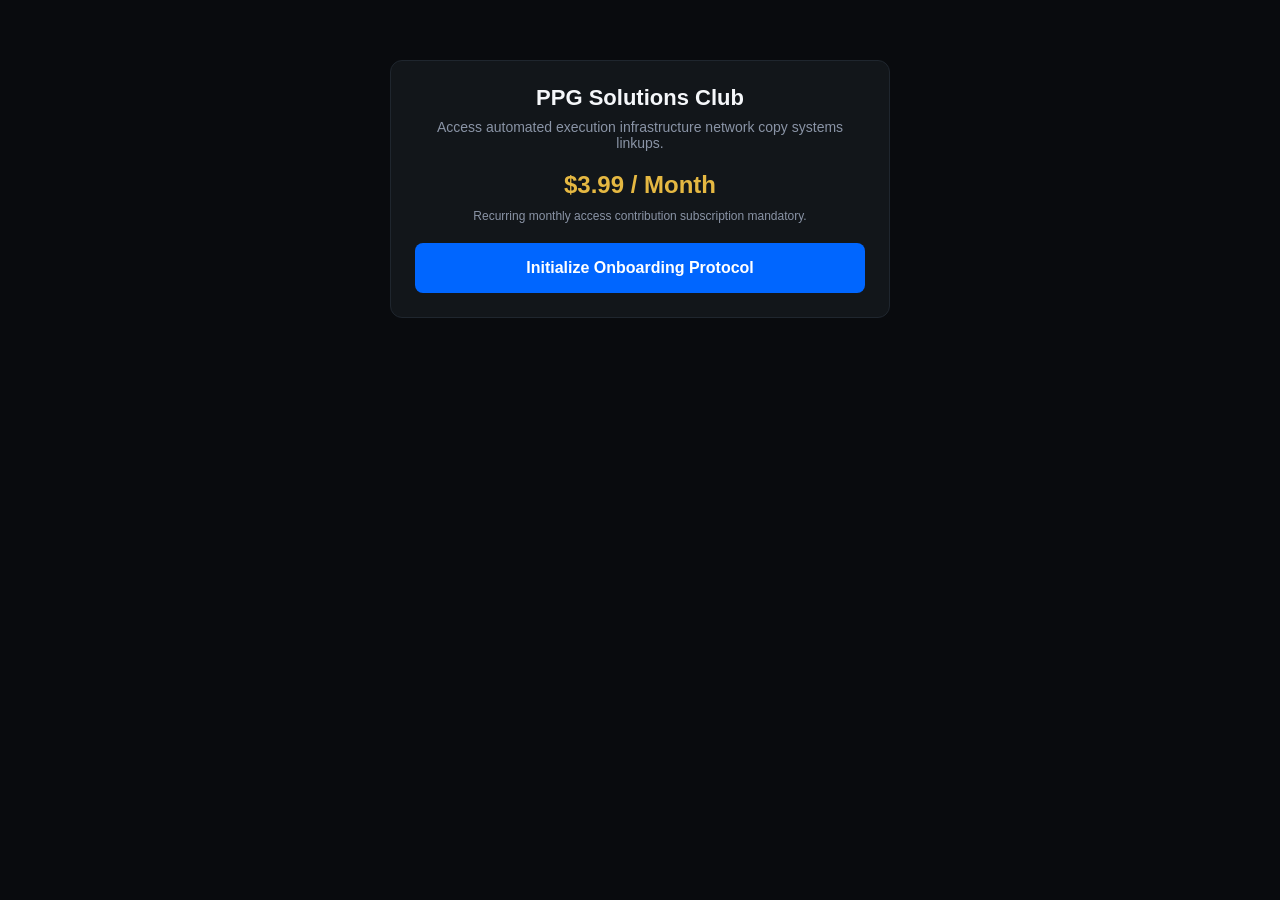
==== commit f02291ac: "Change title and restructure HTML layout Updated the title and restructured the HTML layout with new" ====
--- a/index.html
+++ b/index.html
@@ -3,327 +3,28 @@
 <head>
     <meta charset="UTF-8">
     <meta name="viewport" content="width=device-width, initial-scale=1.0">
-    <title>PPG Solutions | Trading Club</title>
+    <title>PPG Solutions | Landing</title>
     <style>
-        /* Color Palette and Variables */
-        :root {
-            --bg-deep: #090B0E;
-            --bg-card: #12161A;
-            --accent-blue: #0066FF;
-            --accent-gold: #E5B842;
-            --text-main: #F5F7FA;
-            --text-muted: #8A94A6;
-            --border-color: #1F262E;
-        }
-
-        /* Reset and Global Styles */
-        * {
-            margin: 0;
-            padding: 0;
-            box-sizing: border-box;
-            font-family: -apple-system, BlinkMacSystemFont, "Segoe UI", Roboto, sans-serif;
-        }
-
-        body {
-            background-color: var(--bg-deep);
-            color: var(--text-main);
-            line-height: 1.6;
-            padding-bottom: 40px;
-        }
-
-        /* Navigation Header */
-        header {
-            background-color: var(--bg-deep);
-            border-bottom: 1px solid var(--border-color);
-            padding: 15px 20px;
-            display: flex;
-            align-items: center;
-            gap: 12px;
-        }
-
-        .logo-placeholder {
-            width: 32px;
-            height: 32px;
-            background: linear-gradient(135deg, var(--accent-blue), var(--accent-gold));
-            border-radius: 6px;
-        }
-
-        .brand-name {
-            font-size: 18px;
-            font-weight: 700;
-            letter-spacing: 0.5px;
-        }
-
-        /* Hero Layout */
-        .hero-section {
-            padding: 50px 20px 30px 20px;
-            text-align: center;
-            background: linear-gradient(to bottom, #131A26 0%, var(--bg-deep) 100%);
-        }
-
-        .club-tag {
-            display: inline-block;
-            background: rgba(0, 102, 255, 0.1);
-            border: 1px solid rgba(0, 102, 255, 0.3);
-            color: var(--accent-blue);
-            padding: 6px 14px;
-            border-radius: 20px;
-            font-size: 12px;
-            font-weight: 600;
-            margin-bottom: 16px;
-            text-transform: uppercase;
-        }
-
-        h1 {
-            font-size: 26px;
-            font-weight: 800;
-            line-height: 1.3;
-            margin-bottom: 16px;
-        }
-
-        .hero-section p {
-            color: var(--text-muted);
-            font-size: 15px;
-            margin-bottom: 30px;
-            max-width: 480px;
-            margin-left: auto;
-            margin-right: auto;
-        }
-
-        /* The Main Link Button */
-        .primary-btn {
-            display: block;
-            width: 100%;
-            max-width: 280px;
-            margin: 0 auto;
-            background-color: var(--accent-blue);
-            color: #FFFFFF;
-            text-align: center;
-            padding: 16px;
-            border-radius: 8px;
-            font-size: 16px;
-            font-weight: 600;
-            text-decoration: none;
-        }
-
-        /* Custody Education Component */
-        .education-card {
-            margin: 30px 20px;
-            background-color: var(--bg-card);
-            border: 1px solid var(--border-color);
-            border-radius: 12px;
-            padding: 22px;
-        }
-
-        .education-card h3 {
-            font-size: 18px;
-            font-weight: 700;
-            margin-bottom: 12px;
-        }
-
-        .education-card p {
-            color: var(--text-muted);
-            font-size: 14px;
-            margin-bottom: 14px;
-        }
-
-        .analogy-box {
-            border-left: 3px solid var(--accent-gold);
-            padding-left: 12px;
-            color: var(--text-main);
-        }
-
-        /* Risk Grid Framework */
-        .risk-container {
-            padding: 0 20px 30px 20px;
-        }
-
-        .section-title {
-            font-size: 20px;
-            font-weight: 700;
-            margin-bottom: 6px;
-        }
-
-        .section-subtitle {
-            color: var(--text-muted);
-            font-size: 14px;
-            margin-bottom: 20px;
-        }
-
-        .risk-list {
-            display: flex;
-            flex-direction: column;
-            gap: 14px;
-        }
-
-        .risk-item {
-            background-color: var(--bg-card);
-            border: 1px solid var(--border-color);
-            border-radius: 10px;
-            padding: 18px;
-        }
-
-        .risk-item.highlighted {
-            border-color: var(--accent-blue);
-            position: relative;
-        }
-
-        .star-badge {
-            position: absolute;
-            top: 0;
-            right: 0;
-            background-color: var(--accent-blue);
-            color: #FFFFFF;
-            font-size: 10px;
-            font-weight: 700;
-            padding: 4px 10px;
-            border-bottom-left-radius: 8px;
-            text-transform: uppercase;
-        }
-
-        .risk-meta {
-            display: flex;
-            justify-content: space-between;
-            align-items: center;
-            margin-bottom: 8px;
-        }
-
-        .risk-name {
-            font-size: 16px;
-            font-weight: 700;
-            color: var(--accent-gold);
-        }
-
-        .risk-payout {
-            font-size: 13px;
-            font-weight: 600;
-        }
-
-        .risk-details {
-            font-size: 13px;
-            color: var(--text-muted);
-        }
-
-        /* Pre-requisite Rule Information */
-        .rule-box {
-            margin: 0 20px 30px 20px;
-            border: 1px dashed var(--border-color);
-            border-radius: 12px;
-            padding: 22px;
-            text-align: center;
-            background-color: rgba(18, 22, 26, 0.3);
-        }
-
-        .rule-box h3 {
-            font-size: 17px;
-            font-weight: 700;
-            margin-bottom: 8px;
-        }
-
-        .rule-box p {
-            font-size: 14px;
-            color: var(--text-muted);
-        }
-
-        /* Footer Layout */
-        footer {
-            padding: 40px 20px;
-            border-top: 1px solid var(--border-color);
-            text-align: center;
-            font-size: 12px;
-            color: var(--text-muted);
-        }
-
-        .footer-brand {
-            font-weight: 700;
-            color: var(--text-main);
-            margin-bottom: 6px;
-        }
-
-        .footer-address {
-            font-style: normal;
-        }
+        :root { --bg: #090B0E; --card: #12161A; --blue: #0066FF; --gold: #E5B842; --text: #F5F7FA; --muted: #8A94A6; --border: #1F262E; }
+        * { margin: 0; padding: 0; box-sizing: border-box; font-family: -apple-system, sans-serif; }
+        body { background-color: var(--bg); color: var(--text); padding: 20px; }
+        .wrapper { max-width: 500px; margin: 40px auto; }
+        .hero { background-color: var(--card); border: 1px solid var(--border); padding: 24px; border-radius: 12px; text-align: center; }
+        h1 { font-size: 22px; margin-bottom: 8px; font-weight: 800; }
+        p { font-size: 14px; color: var(--muted); margin-bottom: 20px; }
+        .cost-badge { font-size: 24px; color: var(--gold); font-weight: 800; margin-bottom: 20px; }
+        .btn { display: block; background-color: var(--blue); color: #FFF; text-align: center; padding: 16px; border-radius: 8px; text-decoration: none; font-weight: 600; }
     </style>
 </head>
 <body>
-
-    <header>
-        <div class="logo-placeholder"></div>
-        <span class="brand-name">PPG Solutions</span>
-    </header>
-
-    <section class="hero-section">
-        <span class="club-tag">Private Trading Network</span>
-        <h1>Execution Management &amp; Capital Control</h1>
-        <p>Welcome to Penny Partners Group. We manage live execution parameters on MT5 while your trading capital remains completely under your personal custody.</p>
-        <!-- The link to your second file -->
-        <a href="register.html" class="primary-btn">Proceed to Registration</a>
-    </section>
-
-    <section class="education-card">
-        <h3>Capital Custody Architecture</h3>
-        <p>PPG Solutions does not hold pooled investment funds. Members maintain separate, individual custody of their financial assets using our regulated broker platform options.</p>
-        <p class="analogy-box"><strong>The Broker Explanation:</strong> Just as commercial banking networks are licensed and regulated to secure your everyday cash deposits, international financial brokers are legally licensed to protect trading balances. PPG Solutions simply executes strategic setups on your connected account link.</p>
-    </section>
-
-    <section class="risk-container">
-        <h2 class="section-title">Risk Preferences</h2>
-        <p class="section-subtitle">Select the strict risk parameters used for your trading management setups.</p>
-        
-        <div class="risk-list">
-            <div class="risk-item highlighted">
-                <div class="star-badge">Recommended</div>
-                <div class="risk-meta">
-                    <span class="risk-name">1% Risk Tier</span>
-                    <span class="risk-payout">Potential 1% Daily Gain</span>
-                </div>
-                <p class="risk-details">Low risk structure parameters. Maximizes mathematical probability curves and long-term capital preservation patterns.</p>
-            </div>
-
-            <div class="risk-item">
-                <div class="risk-meta">
-                    <span class="risk-name">5% Risk Tier</span>
-                    <span class="risk-payout">Potential 5% Daily Gain</span>
-                </div>
-                <p class="risk-details">Standard balanced execution setups. Designed along side typical daily foreign exchange price movements.</p>
-            </div>
-
-            <div class="risk-item">
-                <div class="risk-meta">
-                    <span class="risk-name">10% Risk Tier</span>
-                    <span class="risk-payout">Potential 10% Daily Gain</span>
-                </div>
-                <p class="risk-details">High risk management parameters. Engineered for accelerated growth patterns. Higher execution volatility must be expected.</p>
-            </div>
-
-            <div class="risk-item">
-                <div class="risk-meta">
-                    <span class="risk-name">15% Risk Tier</span>
-                    <span class="risk-payout">Potential 15% Daily Gain</span>
-                </div>
-                <p class="risk-details">Aggressive performance configuration options. Large capital fluctuations will manifest during high-impact market data releases.</p>
-            </div>
-
-            <div class="risk-item">
-                <div class="risk-meta">
-                    <span class="risk-name">20% Risk Tier</span>
-                    <span class="risk-payout">Potential 20% Daily Gain</span>
-                </div>
-                <p class="risk-details">Maximum performance risk structure profile. Low historical win probabilities coupled with high drawdown traits. Use strictly with non-essential venture resources.</p>
-            </div>
+    <div class="wrapper">
+        <div class="hero">
+            <h1>PPG Solutions Club</h1>
+            <p>Access automated execution infrastructure network copy systems linkups.</p>
+            <div class="cost-badge">$3.99 / Month</div>
+            <p style="font-size: 12px; margin-top: -10px;">Recurring monthly access contribution subscription mandatory.</p>
+            <a href="register.html" class="btn">Initialize Onboarding Protocol</a>
         </div>
-    </section>
-
-    <section class="rule-box">
-        <h3>Network Growth Rules</h3>
-        <p>To preserve our private club structure before introducing the PPG OpenMarket infrastructure, applicants must sign up exactly 1 direct referral to clear onboarding queues.</p>
-    </section>
-
-    <footer>
-        <div class="footer-brand">Penny Partners Group</div>
-        <address class="footer-address">10 Arab Road, Calabar, Nigeria</address>
-        <p>&copy; 2026 PPG Solutions. All rights reserved.</p>
-    </footer>
-
+    </div>
 </body>
 </html>
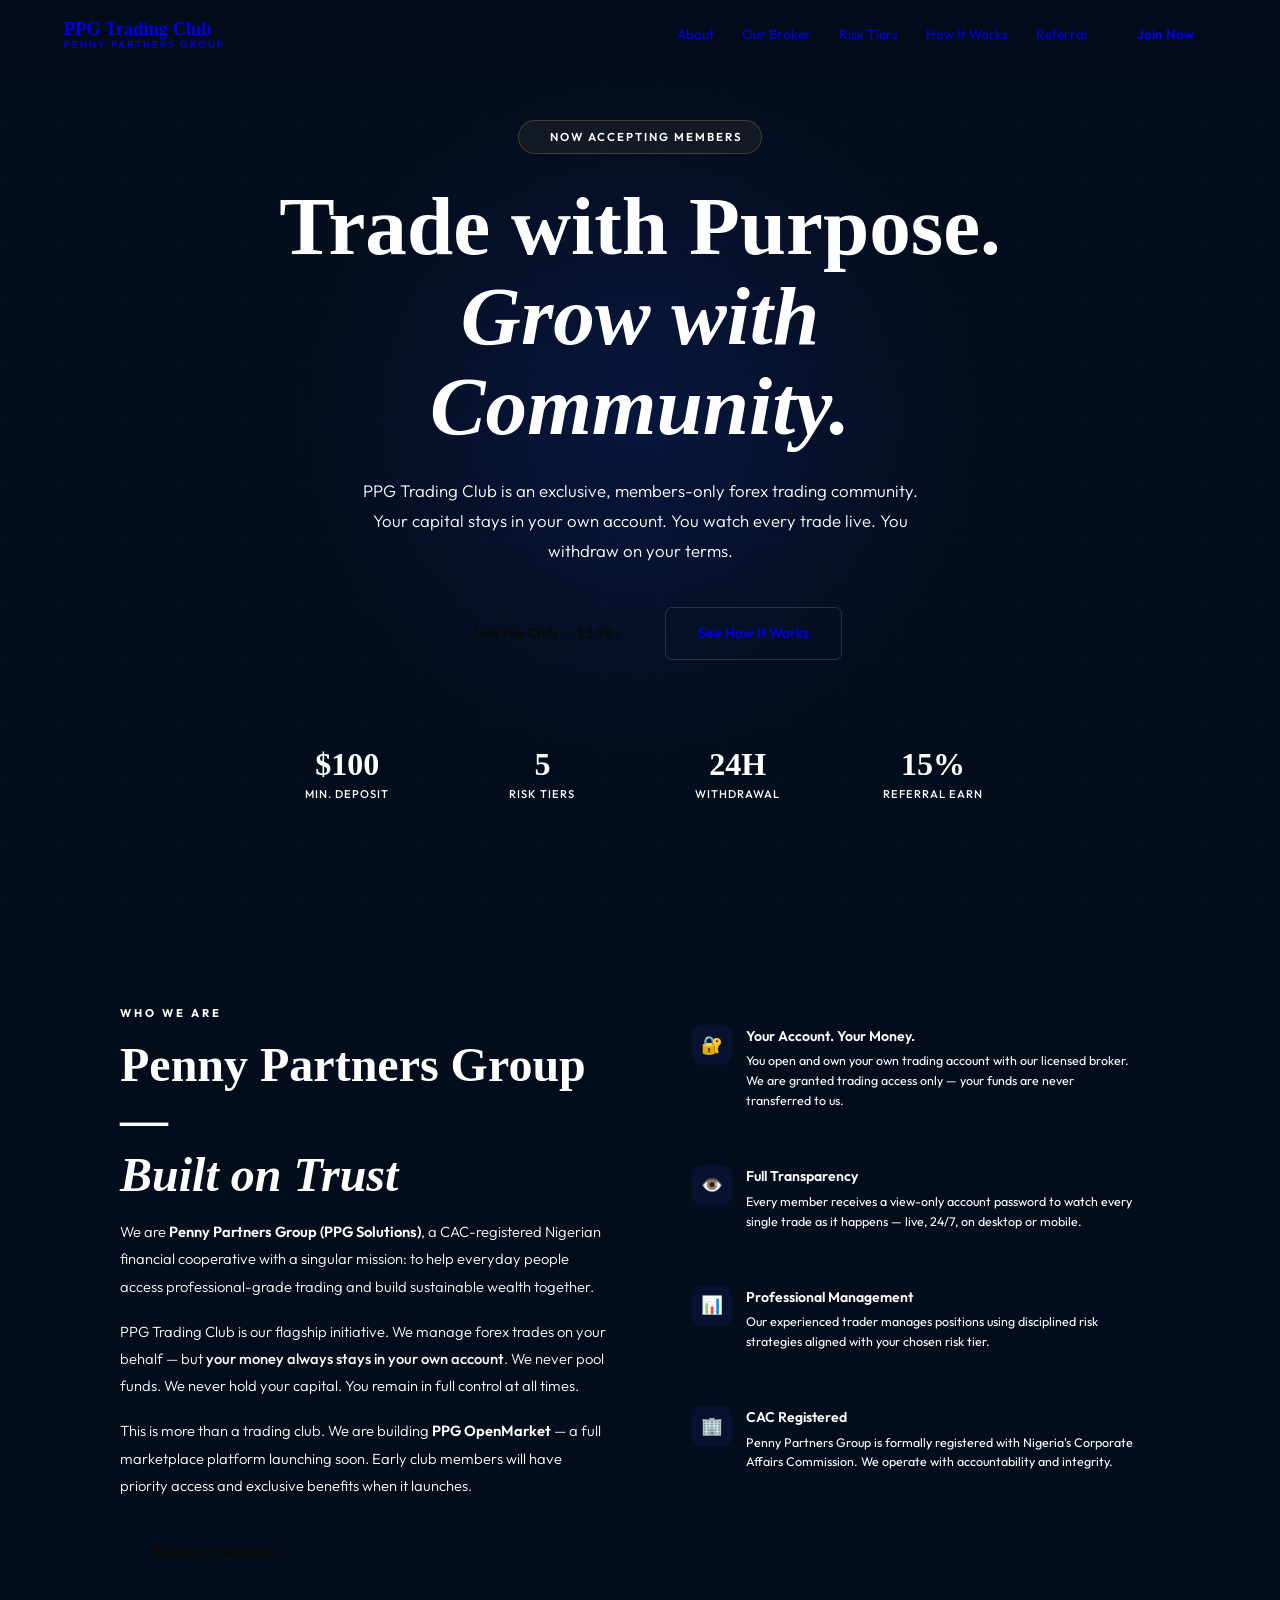
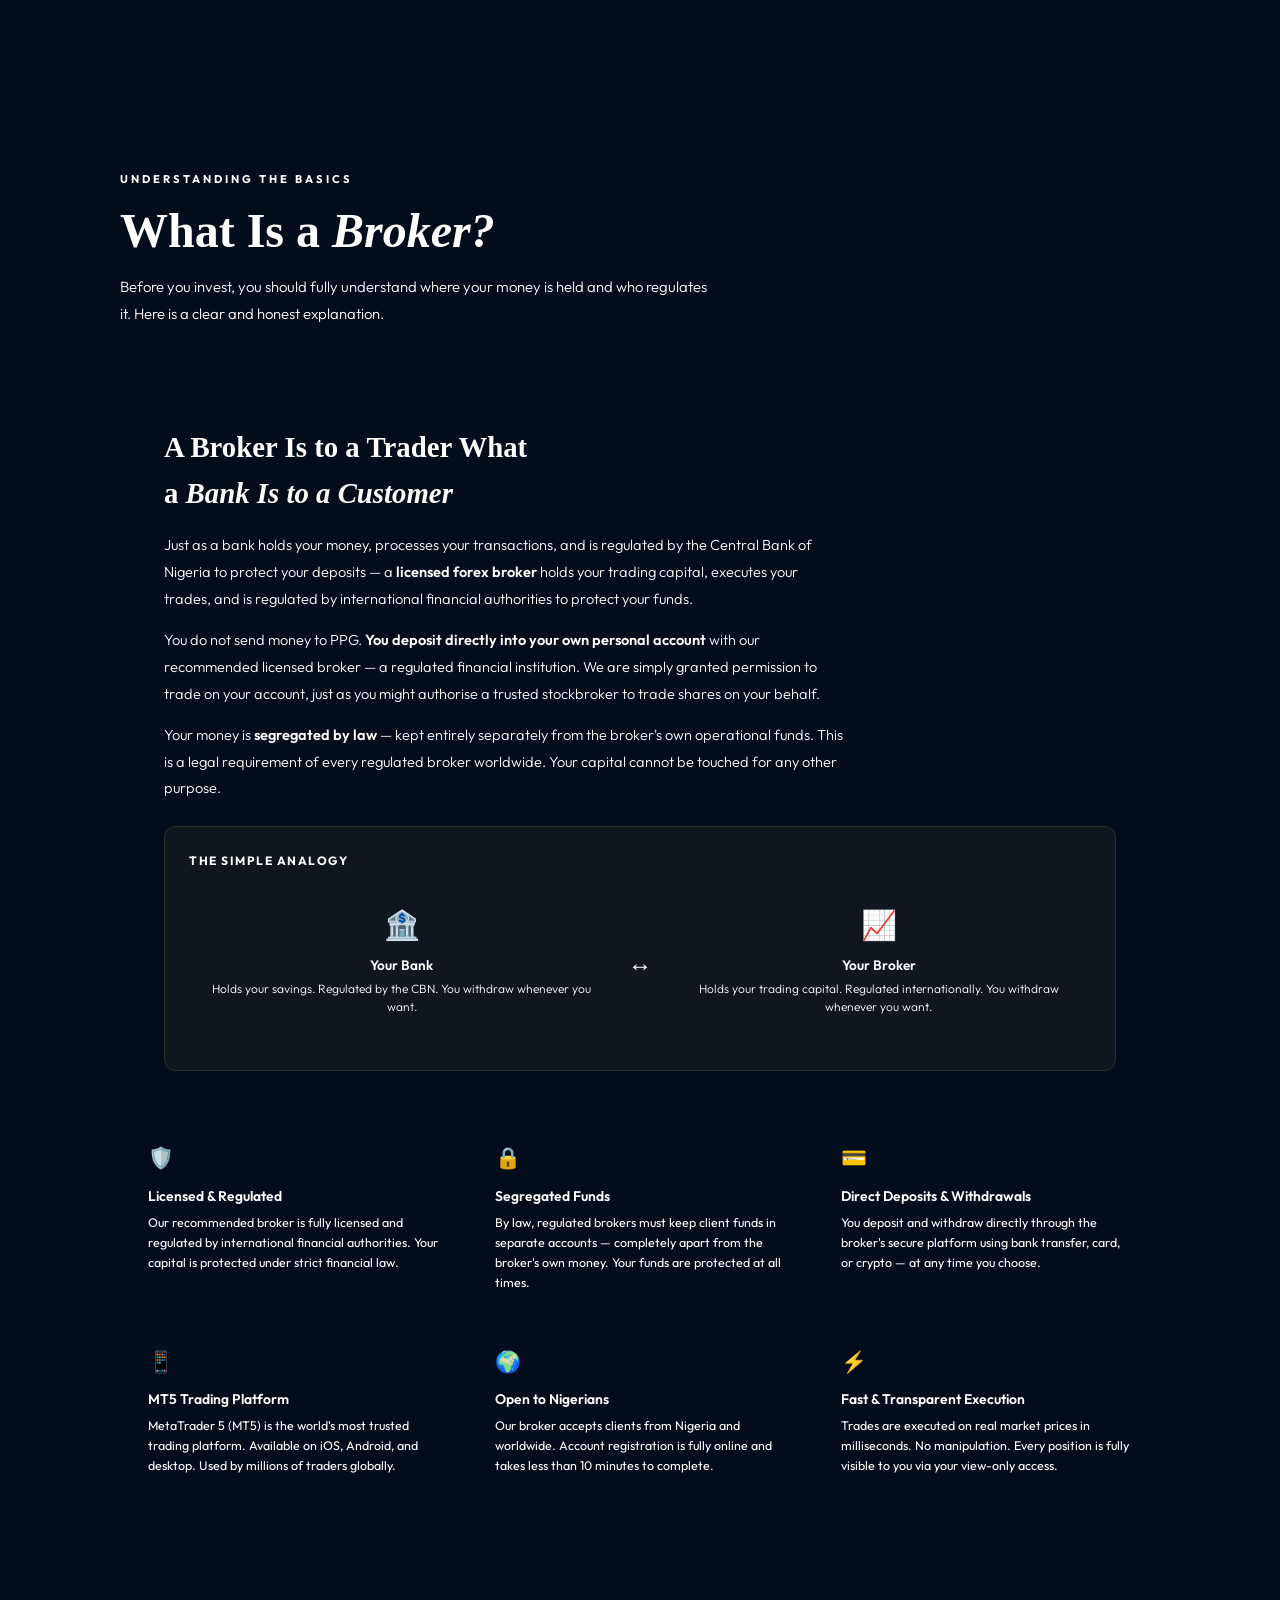
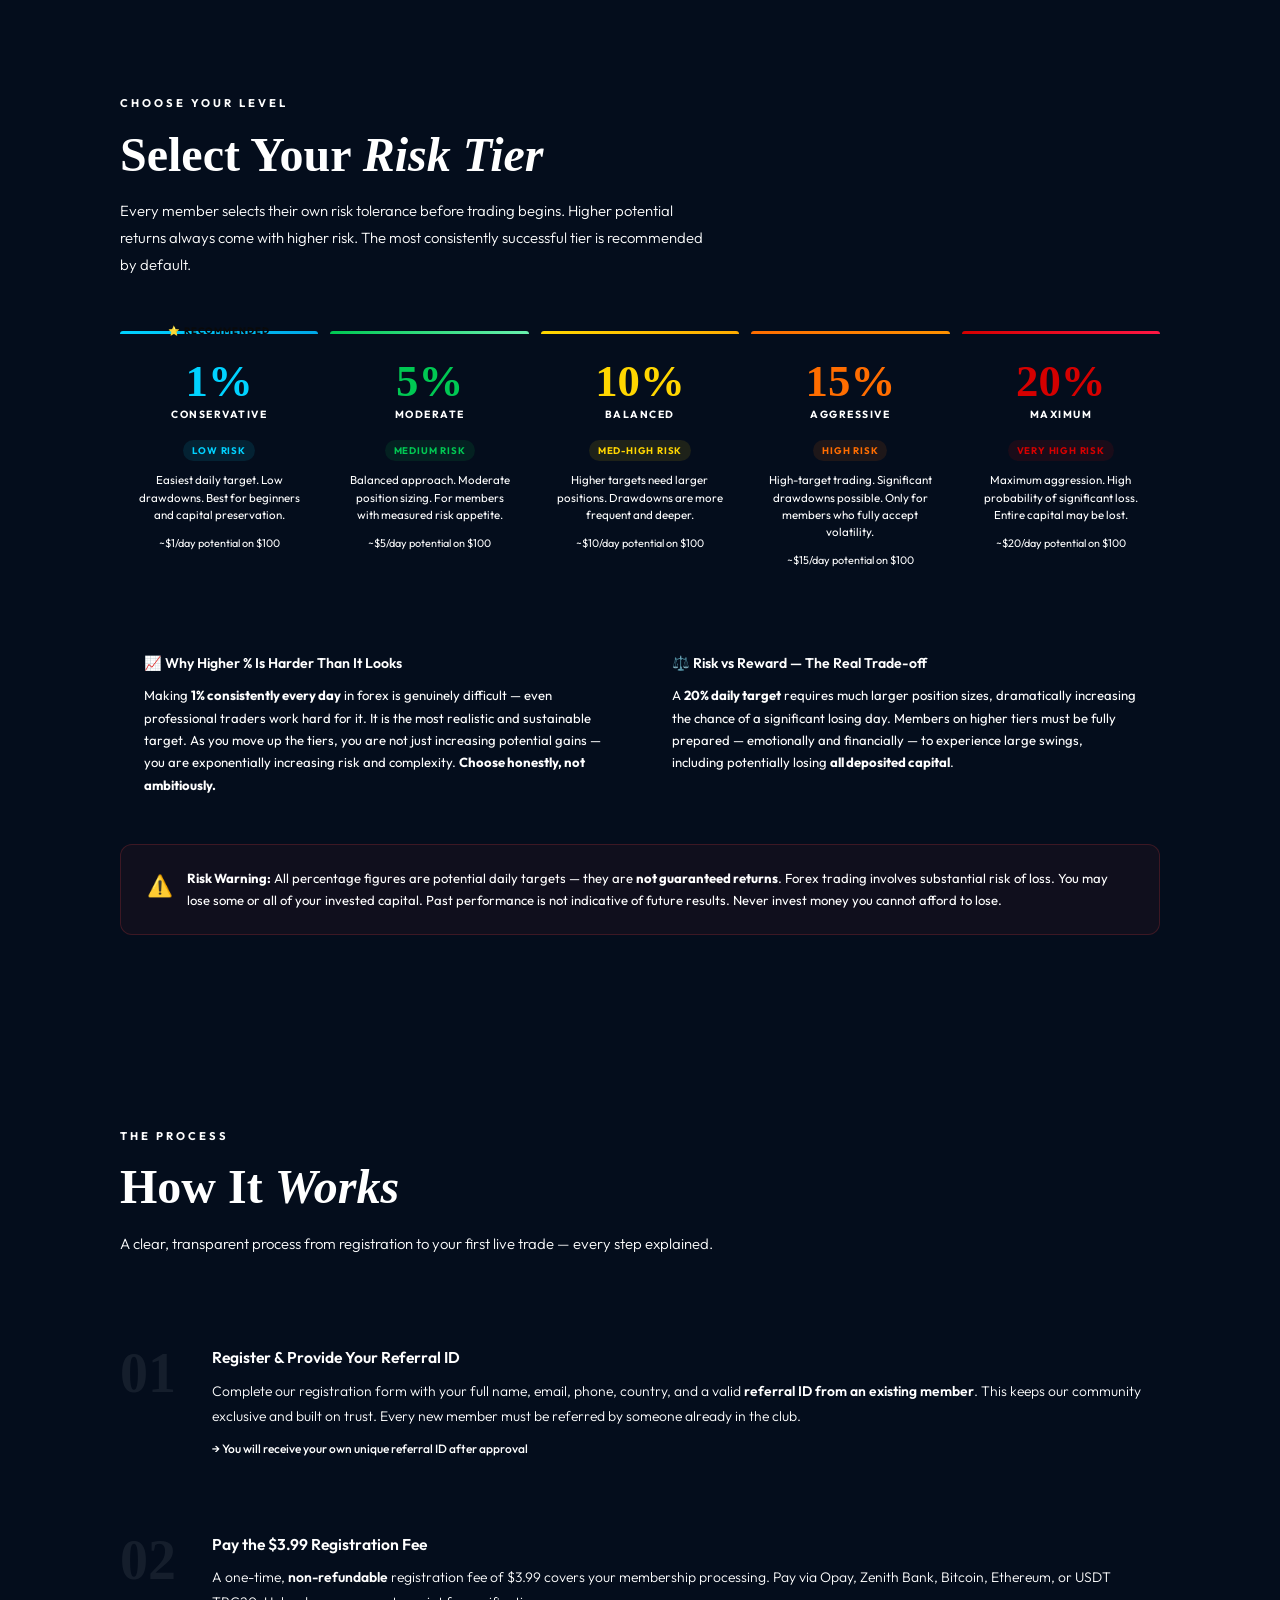
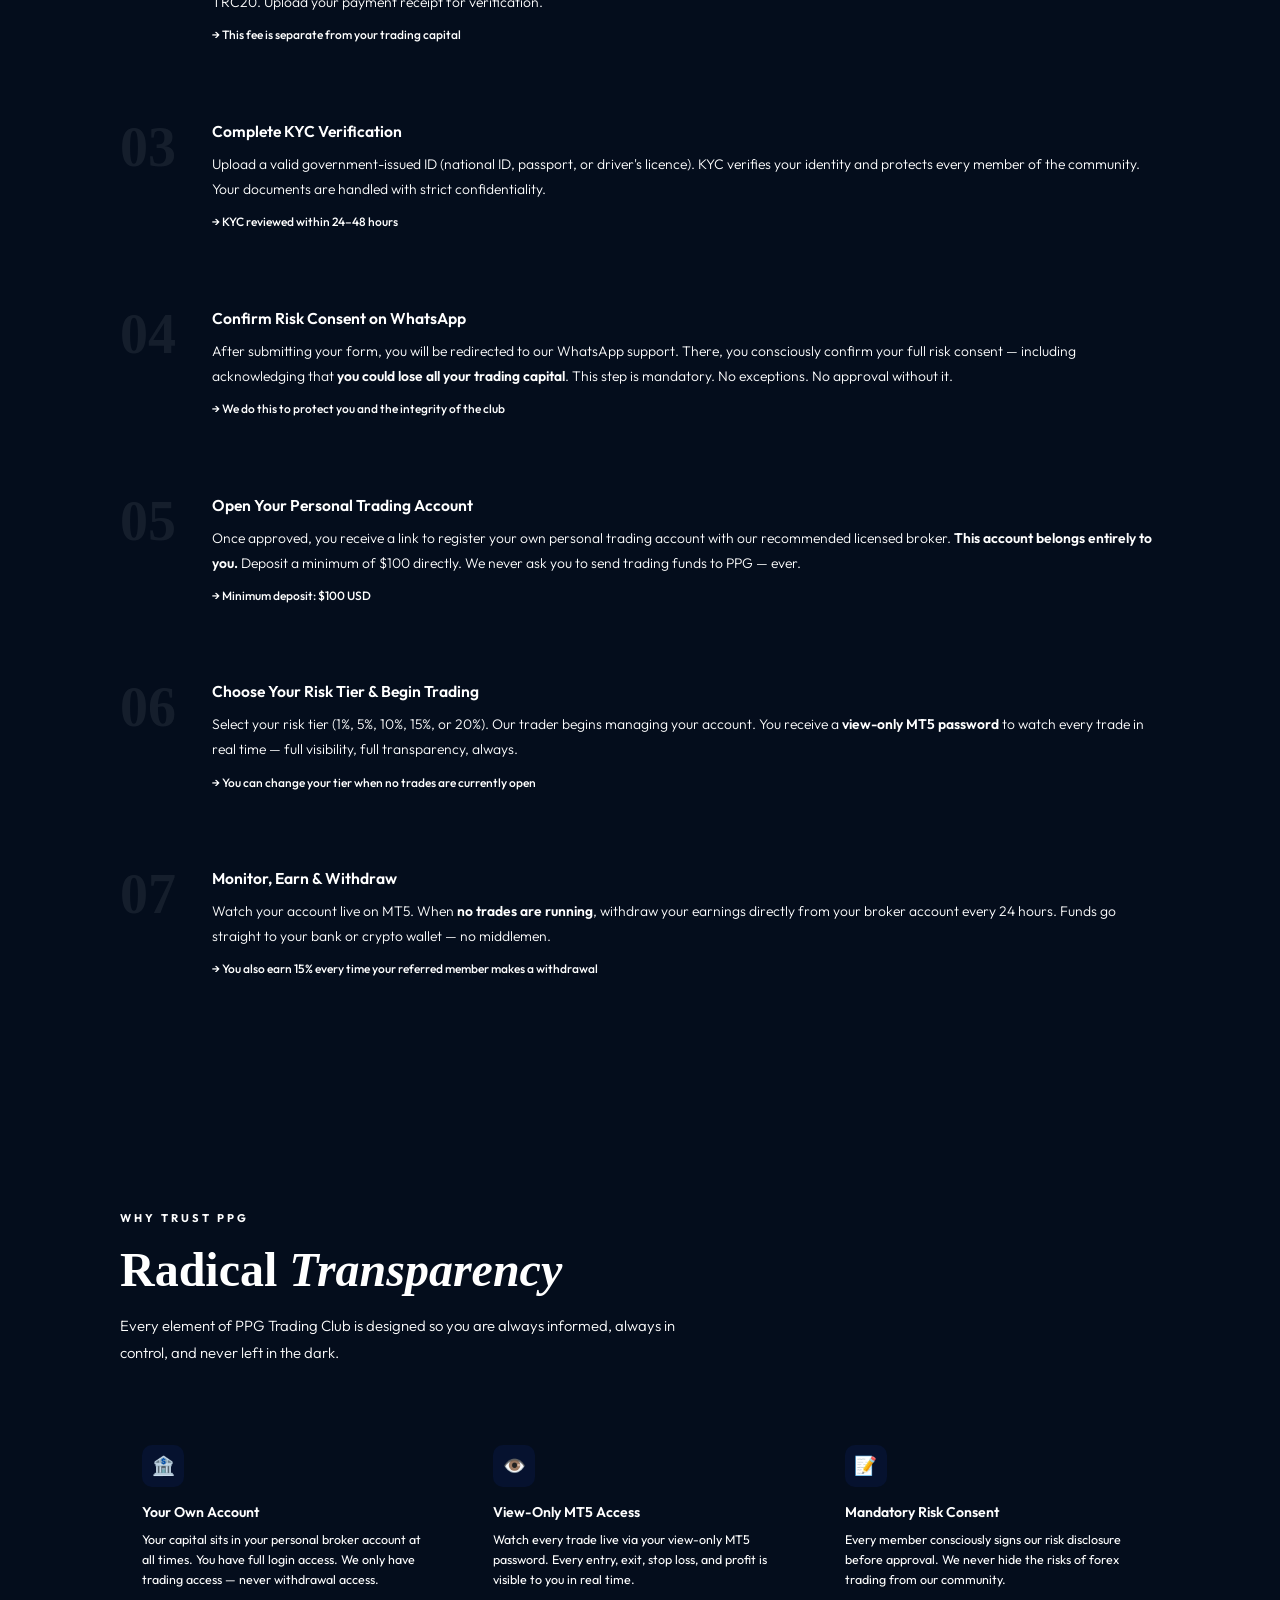
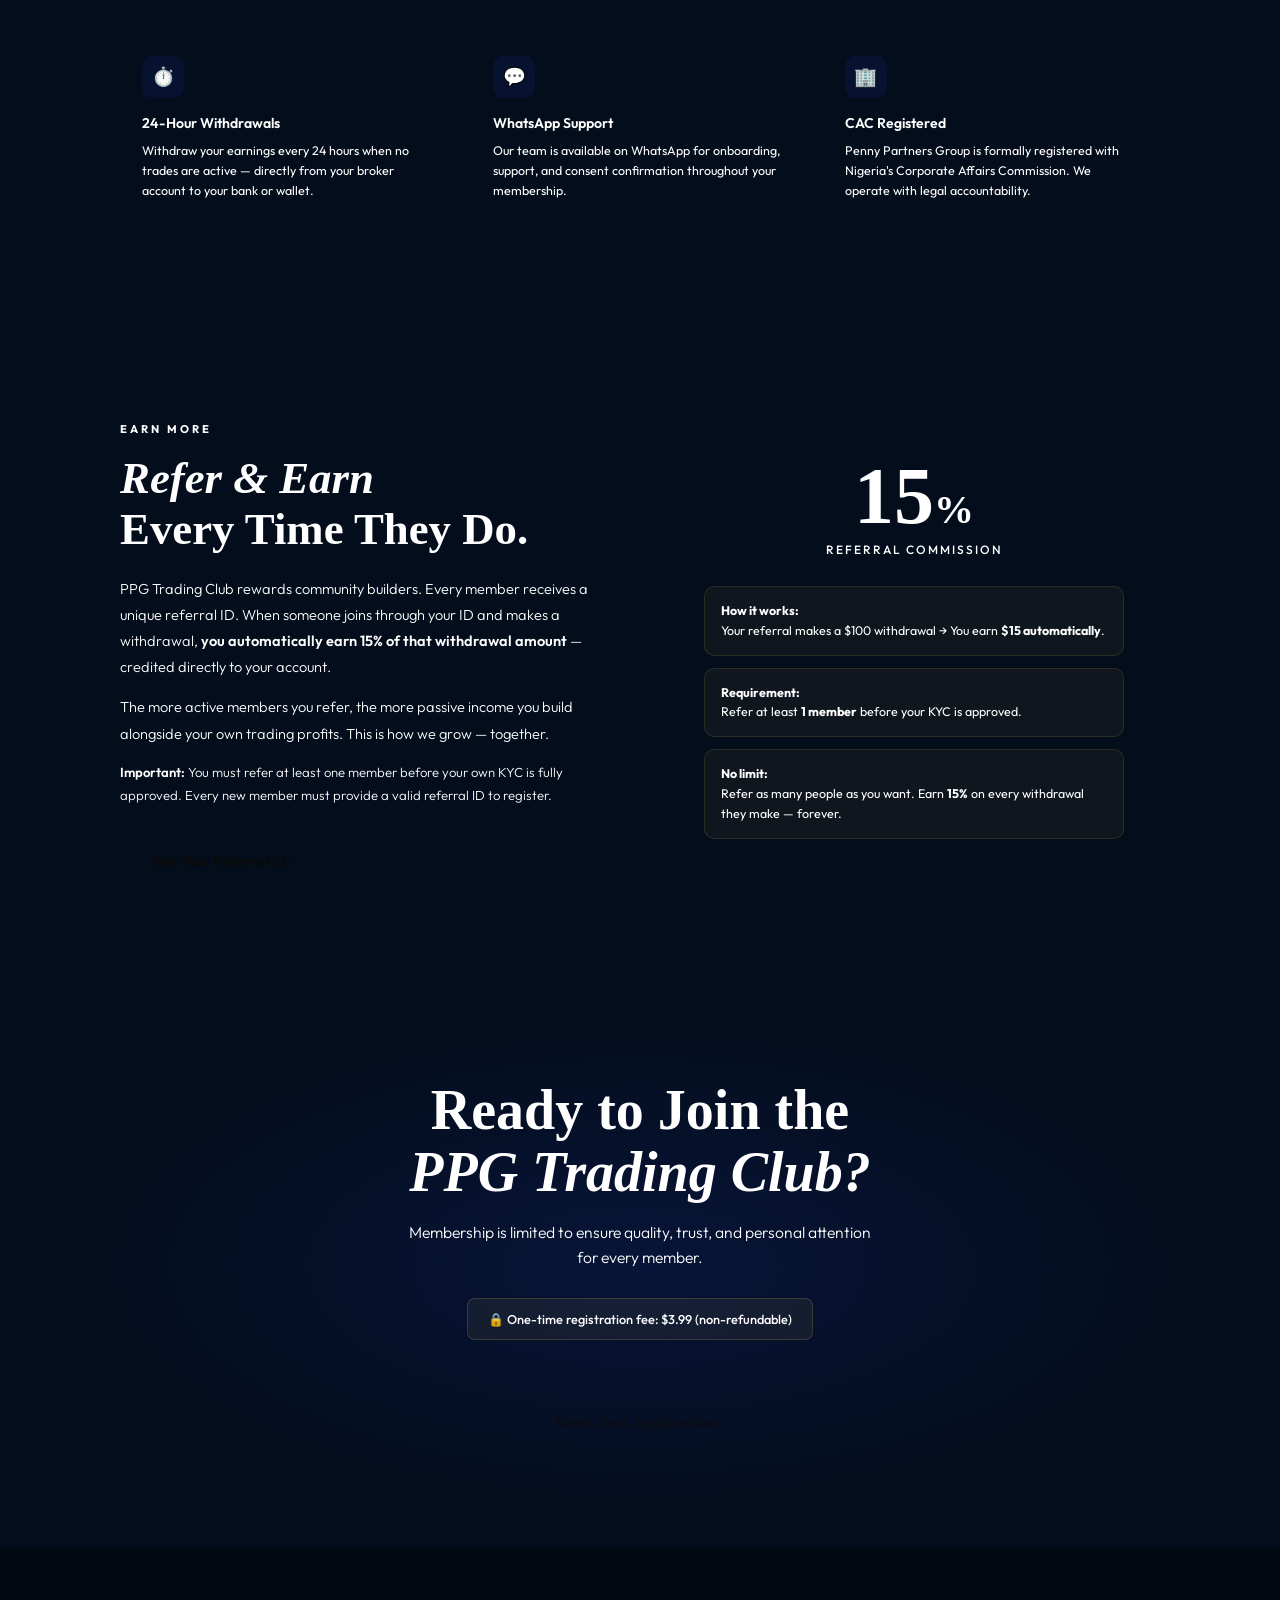
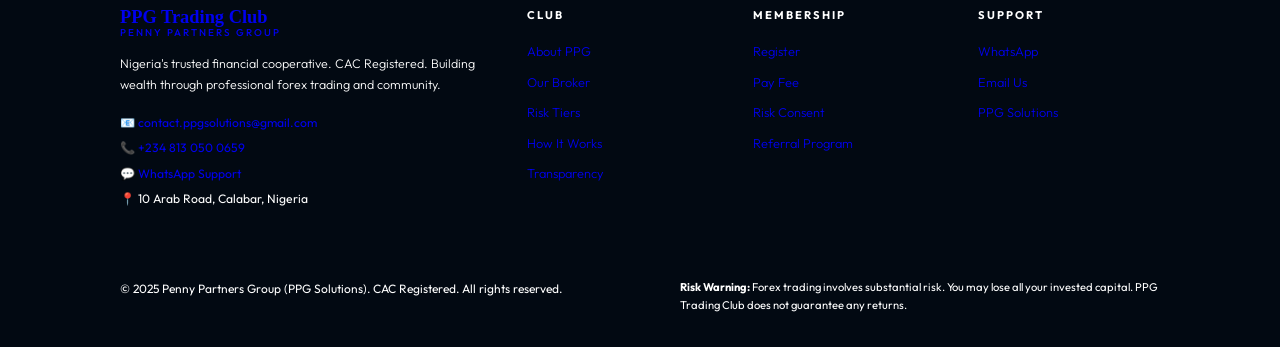
==== commit c7e6e019: "Update index.html" ====
--- a/index.html
+++ b/index.html
@@ -1,30 +1,641 @@
 <!DOCTYPE html>
+
 <html lang="en">
 <head>
-    <meta charset="UTF-8">
-    <meta name="viewport" content="width=device-width, initial-scale=1.0">
-    <title>PPG Solutions | Landing</title>
-    <style>
-        :root { --bg: #090B0E; --card: #12161A; --blue: #0066FF; --gold: #E5B842; --text: #F5F7FA; --muted: #8A94A6; --border: #1F262E; }
-        * { margin: 0; padding: 0; box-sizing: border-box; font-family: -apple-system, sans-serif; }
-        body { background-color: var(--bg); color: var(--text); padding: 20px; }
-        .wrapper { max-width: 500px; margin: 40px auto; }
-        .hero { background-color: var(--card); border: 1px solid var(--border); padding: 24px; border-radius: 12px; text-align: center; }
-        h1 { font-size: 22px; margin-bottom: 8px; font-weight: 800; }
-        p { font-size: 14px; color: var(--muted); margin-bottom: 20px; }
-        .cost-badge { font-size: 24px; color: var(--gold); font-weight: 800; margin-bottom: 20px; }
-        .btn { display: block; background-color: var(--blue); color: #FFF; text-align: center; padding: 16px; border-radius: 8px; text-decoration: none; font-weight: 600; }
-    </style>
+<meta charset="UTF-8">
+<meta name="viewport" content="width=device-width, initial-scale=1.0">
+<title>PPG Trading Club — Penny Partners Group</title>
+<link href="https://fonts.googleapis.com/css2?family=Cormorant+Garamond:wght@400;500;600;700&family=Outfit:wght@300;400;500;600;700&display=swap" rel="stylesheet">
+<style>
+:root{--navy:#040d1c;--navy2:#071428;--navy3:#0a1a35;--blue:#1640d6;--blue-glow:rgba(22,64,214,0.4);--gold:#c9a84c;--gold-light:#e8c97a;--white:#ffffff;--grey:#94a3b8;--grey2:#64748b;--border:rgba(255,255,255,0.06);--border2:rgba(22,64,214,0.25);--red:#ef4444;}
+*,*::before,*::after{margin:0;padding:0;box-sizing:border-box;}
+html{scroll-behavior:smooth;}
+body{font-family:'Outfit',sans-serif;background:var(--navy);color:var(--white);overflow-x:hidden;line-height:1.6;}
+::-webkit-scrollbar{width:4px;}::-webkit-scrollbar-track{background:var(--navy);}::-webkit-scrollbar-thumb{background:var(--blue);border-radius:2px;}
+
+/* NAV */
+.nav{position:fixed;top:0;left:0;right:0;z-index:1000;display:flex;align-items:center;justify-content:space-between;padding:0 5%;height:70px;background:rgba(4,13,28,0.92);backdrop-filter:blur(20px);border-bottom:1px solid var(–border);transition:box-shadow 0.3s;}
+.nav-logo{display:flex;align-items:center;gap:10px;text-decoration:none;}
+.nav-logo img{height:38px;width:38px;object-fit:contain;border-radius:8px;}
+.logo-text{display:flex;flex-direction:column;line-height:1.1;}
+.logo-text span:first-child{font-family:‘Cormorant Garamond’,serif;font-size:1.15rem;font-weight:700;color:var(–white);}
+.logo-text span:last-child{font-size:0.62rem;color:var(–gold);letter-spacing:2px;text-transform:uppercase;font-weight:500;}
+.nav-links{display:flex;align-items:center;gap:28px;}
+.nav-links a{color:var(–grey);text-decoration:none;font-size:0.85rem;font-weight:400;transition:color 0.2s;}
+.nav-links a:hover{color:var(–white);}
+.nav-btn{background:var(–blue)!important;color:var(–white)!important;padding:9px 22px;border-radius:6px;font-weight:600!important;transition:all 0.2s!important;}
+.nav-btn:hover{background:#1e50f0!important;transform:translateY(-1px);box-shadow:0 8px 24px var(–blue-glow)!important;}
+.hamburger{display:none;flex-direction:column;gap:5px;cursor:pointer;}
+.hamburger span{display:block;width:22px;height:1.5px;background:var(–white);border-radius:2px;}
+.mob-nav{display:none;position:fixed;top:70px;left:0;right:0;background:var(–navy2);border-bottom:1px solid var(–border);padding:24px 5% 32px;flex-direction:column;gap:0;z-index:999;}
+.mob-nav.open{display:flex;}
+.mob-nav a{color:var(–grey);text-decoration:none;font-size:0.95rem;padding:14px 0;border-bottom:1px solid var(–border);transition:color 0.2s;}
+.mob-nav a:hover{color:var(–white);}
+.mob-nav .mob-cta{margin-top:20px;background:var(–blue);color:var(–white);text-align:center;padding:14px;border-radius:8px;font-weight:600;font-size:0.95rem;border:none;}
+
+/* HERO */
+.hero{min-height:100vh;display:flex;align-items:center;justify-content:center;padding:120px 5% 80px;position:relative;overflow:hidden;text-align:center;}
+.hero-glow{position:absolute;width:700px;height:700px;background:radial-gradient(circle,rgba(22,64,214,0.18) 0%,transparent 70%);top:50%;left:50%;transform:translate(-50%,-55%);pointer-events:none;}
+.hero-lines{position:absolute;inset:0;background-image:linear-gradient(rgba(22,64,214,0.04) 1px,transparent 1px),linear-gradient(90deg,rgba(22,64,214,0.04) 1px,transparent 1px);background-size:60px 60px;pointer-events:none;}
+.hero-content{position:relative;z-index:2;max-width:780px;margin:0 auto;}
+.hero-pill{display:inline-flex;align-items:center;gap:8px;background:rgba(201,168,76,0.08);border:1px solid rgba(201,168,76,0.25);border-radius:100px;padding:7px 18px;font-size:0.72rem;font-weight:600;color:var(–gold);letter-spacing:2px;text-transform:uppercase;margin-bottom:28px;animation:fadeUp 0.5s ease both;}
+.pill-dot{width:5px;height:5px;background:var(–gold);border-radius:50%;animation:blink 2s infinite;}
+@keyframes blink{0%,100%{opacity:1;}50%{opacity:0.3;}}
+.hero h1{font-family:‘Cormorant Garamond’,serif;font-size:clamp(2.8rem,7vw,5.2rem);font-weight:700;line-height:1.08;margin-bottom:24px;animation:fadeUp 0.6s ease 0.1s both;}
+.hero h1 em{font-style:italic;color:var(–gold);}
+.hero-sub{font-size:clamp(0.95rem,2vw,1.05rem);color:var(–grey);line-height:1.8;max-width:580px;margin:0 auto 40px;font-weight:300;animation:fadeUp 0.6s ease 0.2s both;}
+.hero-btns{display:flex;gap:14px;justify-content:center;flex-wrap:wrap;margin-bottom:64px;animation:fadeUp 0.6s ease 0.3s both;}
+.btn-gold{display:inline-flex;align-items:center;gap:8px;background:var(–gold);color:#0a0a0a;padding:14px 32px;border-radius:7px;font-weight:700;font-size:0.9rem;text-decoration:none;transition:all 0.25s;border:none;cursor:pointer;}
+.btn-gold:hover{background:var(–gold-light);transform:translateY(-2px);box-shadow:0 12px 32px rgba(201,168,76,0.3);}
+.btn-ghost{display:inline-flex;align-items:center;gap:8px;background:transparent;color:var(–white);padding:14px 32px;border-radius:7px;font-weight:500;font-size:0.9rem;text-decoration:none;border:1px solid rgba(255,255,255,0.15);transition:all 0.25s;}
+.btn-ghost:hover{border-color:rgba(255,255,255,0.4);transform:translateY(-2px);}
+.metrics{display:grid;grid-template-columns:repeat(4,1fr);gap:1px;background:var(–border);border:1px solid var(–border);border-radius:14px;overflow:hidden;animation:fadeUp 0.6s ease 0.4s both;}
+.metric{background:var(–navy2);padding:24px 16px;text-align:center;transition:background 0.2s;}
+.metric:hover{background:var(–navy3);}
+.metric-val{font-family:‘Cormorant Garamond’,serif;font-size:2rem;font-weight:700;color:var(–gold);line-height:1;margin-bottom:6px;}
+.metric-lbl{font-size:0.7rem;color:var(–grey2);text-transform:uppercase;letter-spacing:1px;font-weight:500;}
+@keyframes fadeUp{from{opacity:0;transform:translateY(20px);}to{opacity:1;transform:translateY(0);}}
+
+/* DIVIDER */
+.divider{width:100%;height:1px;background:linear-gradient(90deg,transparent,var(–border2),transparent);}
+
+/* SECTIONS */
+.section{padding:96px 5%;}
+.section-inner{max-width:1040px;margin:0 auto;}
+.s-tag{font-size:0.7rem;font-weight:700;letter-spacing:3px;text-transform:uppercase;color:var(–gold);margin-bottom:14px;display:flex;align-items:center;gap:10px;}
+.s-tag::before{content:’’;width:24px;height:1px;background:var(–gold);}
+.s-title{font-family:‘Cormorant Garamond’,serif;font-size:clamp(2rem,4.5vw,3rem);font-weight:700;line-height:1.15;margin-bottom:16px;}
+.s-title em{font-style:italic;color:var(–gold);}
+.s-body{color:var(–grey);font-size:0.93rem;line-height:1.8;max-width:600px;font-weight:300;margin-bottom:52px;}
+
+/* ABOUT */
+.about{background:var(–navy2);}
+.about-grid{display:grid;grid-template-columns:1fr 1fr;gap:64px;align-items:start;}
+.about-text p{color:var(–grey);font-size:0.92rem;line-height:1.85;margin-bottom:18px;font-weight:300;}
+.about-text p strong{color:var(–white);font-weight:600;}
+.about-text .hl{color:var(–gold);font-weight:500;}
+.features{display:flex;flex-direction:column;gap:14px;}
+.fc{background:var(–navy);border:1px solid var(–border);border-radius:12px;padding:20px;display:flex;gap:14px;align-items:flex-start;transition:all 0.25s;}
+.fc:hover{border-color:var(–border2);transform:translateX(4px);}
+.fc-icon{width:40px;height:40px;background:rgba(22,64,214,0.1);border:1px solid var(–border2);border-radius:9px;display:flex;align-items:center;justify-content:center;font-size:1.1rem;flex-shrink:0;}
+.fc-text h4{font-weight:600;font-size:0.88rem;margin-bottom:4px;}
+.fc-text p{color:var(–grey);font-size:0.78rem;line-height:1.6;}
+
+/* BROKER */
+.broker{background:var(–navy);}
+.broker-box{background:var(–navy2);border:1px solid var(–border);border-radius:18px;overflow:hidden;}
+.broker-top{padding:44px;border-bottom:1px solid var(–border);}
+.broker-top h3{font-family:‘Cormorant Garamond’,serif;font-size:1.8rem;font-weight:700;margin-bottom:16px;}
+.broker-top h3 em{font-style:italic;color:var(–gold);}
+.broker-top p{color:var(–grey);font-size:0.91rem;line-height:1.85;font-weight:300;margin-bottom:14px;max-width:680px;}
+.broker-top p strong{color:var(–white);font-weight:600;}
+.analogy{background:rgba(201,168,76,0.06);border:1px solid rgba(201,168,76,0.15);border-radius:12px;padding:24px;margin-top:24px;}
+.analogy h4{color:var(–gold);font-size:0.75rem;font-weight:700;letter-spacing:1.5px;text-transform:uppercase;margin-bottom:14px;}
+.analogy-row{display:grid;grid-template-columns:1fr auto 1fr;gap:14px;align-items:center;text-align:center;}
+.a-item{background:var(–navy);border-radius:10px;padding:16px;}
+.a-item .a-icon{font-size:1.8rem;margin-bottom:8px;}
+.a-item h5{font-size:0.85rem;font-weight:600;margin-bottom:4px;}
+.a-item p{font-size:0.75rem;color:var(–grey);line-height:1.5;}
+.a-arrow{color:var(–gold);font-size:1.5rem;}
+.broker-grid{display:grid;grid-template-columns:repeat(3,1fr);}
+.bp{padding:26px 28px;border-right:1px solid var(–border);border-top:1px solid var(–border);}
+.bp:nth-child(3n){border-right:none;}
+.bp-icon{font-size:1.3rem;margin-bottom:10px;}
+.bp h4{font-weight:600;font-size:0.87rem;margin-bottom:6px;}
+.bp p{color:var(–grey);font-size:0.78rem;line-height:1.6;}
+
+/* RISK */
+.risk{background:var(–navy2);}
+.tiers{display:grid;grid-template-columns:repeat(5,1fr);gap:12px;margin-bottom:36px;}
+.tier{background:var(–navy);border:1px solid var(–border);border-radius:14px;padding:28px 14px 22px;text-align:center;position:relative;transition:all 0.25s;cursor:default;}
+.tier:hover{transform:translateY(-6px);border-color:rgba(255,255,255,0.12);}
+.tier-bar{position:absolute;top:0;left:0;right:0;height:3px;border-radius:14px 14px 0 0;}
+.t1 .tier-bar{background:linear-gradient(90deg,#00d2ff,#00a8e8);}
+.t2 .tier-bar{background:linear-gradient(90deg,#00c853,#69f0ae);}
+.t3 .tier-bar{background:linear-gradient(90deg,#ffd600,#ffab00);}
+.t4 .tier-bar{background:linear-gradient(90deg,#ff6d00,#ff9100);}
+.t5 .tier-bar{background:linear-gradient(90deg,#d50000,#ff1744);}
+.tier-star{position:absolute;top:-10px;left:50%;transform:translateX(-50%);background:var(–gold);color:#0a0a0a;font-size:0.58rem;font-weight:800;letter-spacing:1px;text-transform:uppercase;padding:3px 10px;border-radius:100px;white-space:nowrap;}
+.tier-pct{font-family:‘Cormorant Garamond’,serif;font-size:2.8rem;font-weight:700;line-height:1;margin-bottom:4px;}
+.t1 .tier-pct{color:#00d2ff;}.t2 .tier-pct{color:#00c853;}.t3 .tier-pct{color:#ffd600;}.t4 .tier-pct{color:#ff6d00;}.t5 .tier-pct{color:#d50000;}
+.tier-name{font-size:0.65rem;font-weight:700;text-transform:uppercase;letter-spacing:1.5px;color:var(–grey);margin-bottom:12px;}
+.tier-daily{font-size:0.72rem;color:var(–grey2);margin-bottom:12px;line-height:1.5;}
+.tier-risk{display:inline-block;font-size:0.6rem;font-weight:700;text-transform:uppercase;letter-spacing:0.8px;padding:3px 9px;border-radius:100px;margin-bottom:10px;}
+.t1 .tier-risk{background:rgba(0,210,255,0.1);color:#00d2ff;}
+.t2 .tier-risk{background:rgba(0,200,83,0.1);color:#00c853;}
+.t3 .tier-risk{background:rgba(255,214,0,0.1);color:#ffd600;}
+.t4 .tier-risk{background:rgba(255,109,0,0.1);color:#ff6d00;}
+.t5 .tier-risk{background:rgba(213,0,0,0.1);color:#d50000;}
+.tier-pot{font-size:0.68rem;color:var(–grey2);}
+.risk-cards{display:grid;grid-template-columns:1fr 1fr;gap:16px;margin-bottom:24px;}
+.rc{background:var(–navy);border:1px solid var(–border);border-radius:12px;padding:24px;}
+.rc h4{font-weight:600;font-size:0.88rem;margin-bottom:10px;}
+.rc p{color:var(–grey);font-size:0.82rem;line-height:1.7;}
+.rc p strong{color:var(–white);}
+.risk-warn{background:rgba(239,68,68,0.05);border:1px solid rgba(239,68,68,0.2);border-radius:12px;padding:22px 26px;display:flex;gap:14px;align-items:flex-start;}
+.rw-icon{font-size:1.3rem;flex-shrink:0;margin-top:2px;}
+.risk-warn p{color:var(–grey);font-size:0.82rem;line-height:1.7;}
+.risk-warn p strong{color:var(–red);}
+
+/* HOW */
+.how{background:var(–navy);}
+.steps{display:flex;flex-direction:column;}
+.step{display:grid;grid-template-columns:64px 1fr;gap:28px;padding:36px 0;border-bottom:1px solid var(–border);align-items:start;}
+.step:last-child{border-bottom:none;}
+.step:hover .step-n{color:var(–gold);}
+.step-n{font-family:‘Cormorant Garamond’,serif;font-size:3.5rem;font-weight:700;color:rgba(255,255,255,0.07);line-height:1;transition:color 0.25s;}
+.step-b h4{font-weight:600;font-size:0.98rem;margin-bottom:8px;}
+.step-b p{color:var(–grey);font-size:0.87rem;line-height:1.8;font-weight:300;}
+.step-b p strong{color:var(–white);font-weight:600;}
+.step-note{margin-top:10px;display:inline-flex;align-items:center;gap:6px;font-size:0.75rem;color:var(–gold);font-weight:500;}
+
+/* TRANSPARENCY */
+.trans{background:var(–navy2);}
+.trans-grid{display:grid;grid-template-columns:repeat(3,1fr);gap:14px;}
+.tc{background:var(–navy);border:1px solid var(–border);border-radius:14px;padding:26px 22px;transition:all 0.25s;}
+.tc:hover{border-color:var(–border2);transform:translateY(-4px);}
+.tc-icon{width:42px;height:42px;background:rgba(22,64,214,0.1);border:1px solid var(–border2);border-radius:10px;display:flex;align-items:center;justify-content:center;font-size:1.15rem;margin-bottom:14px;}
+.tc h4{font-weight:600;font-size:0.88rem;margin-bottom:7px;}
+.tc p{color:var(–grey);font-size:0.78rem;line-height:1.6;}
+
+/* REFERRAL */
+.ref{background:var(–navy);}
+.ref-grid{display:grid;grid-template-columns:1fr 1fr;gap:56px;align-items:center;}
+.ref-text h2{font-family:‘Cormorant Garamond’,serif;font-size:clamp(2rem,4vw,2.8rem);font-weight:700;line-height:1.15;margin-bottom:20px;}
+.ref-text h2 em{font-style:italic;color:var(–gold);}
+.ref-text p{color:var(–grey);font-size:0.91rem;line-height:1.8;font-weight:300;margin-bottom:14px;}
+.ref-text p strong{color:var(–white);font-weight:600;}
+.ref-card{background:var(–navy2);border:1px solid var(–border);border-radius:18px;padding:36px;text-align:center;}
+.ref-pct{font-family:‘Cormorant Garamond’,serif;font-size:5rem;font-weight:700;color:var(–gold);line-height:1;margin-bottom:4px;}
+.ref-pct span{font-size:2.5rem;}
+.ref-lbl{font-size:0.75rem;color:var(–grey);text-transform:uppercase;letter-spacing:2px;font-weight:500;margin-bottom:26px;}
+.ref-rule{background:rgba(201,168,76,0.06);border:1px solid rgba(201,168,76,0.15);border-radius:10px;padding:14px 16px;font-size:0.78rem;color:var(–grey);line-height:1.6;margin-bottom:12px;text-align:left;}
+.ref-rule strong{color:var(–gold);}
+
+/* CTA */
+.cta{background:var(–navy2);border-top:1px solid var(–border);border-bottom:1px solid var(–border);padding:96px 5%;text-align:center;position:relative;overflow:hidden;}
+.cta-glow{position:absolute;inset:0;background:radial-gradient(ellipse at center,rgba(22,64,214,0.15) 0%,transparent 65%);pointer-events:none;}
+.cta h2{font-family:‘Cormorant Garamond’,serif;font-size:clamp(2.2rem,5vw,3.5rem);font-weight:700;line-height:1.1;margin-bottom:16px;position:relative;}
+.cta h2 em{font-style:italic;color:var(–gold);}
+.cta p{color:var(–grey);font-size:0.98rem;margin-bottom:28px;position:relative;font-weight:300;max-width:480px;margin-left:auto;margin-right:auto;}
+.cta-fee-tag{display:inline-flex;align-items:center;gap:8px;background:rgba(201,168,76,0.08);border:1px solid rgba(201,168,76,0.2);border-radius:8px;padding:10px 20px;font-size:0.8rem;color:var(–gold);font-weight:500;margin-bottom:28px;position:relative;}
+
+/* FOOTER */
+footer{background:#020912;padding:60px 5% 32px;border-top:1px solid var(–border);}
+.footer-grid{max-width:1040px;margin:0 auto;display:grid;grid-template-columns:2fr 1fr 1fr 1fr;gap:44px;margin-bottom:44px;}
+.f-about p{color:var(–grey2);font-size:0.78rem;line-height:1.7;margin-top:14px;font-weight:300;}
+.f-contact{margin-top:18px;display:flex;flex-direction:column;gap:6px;}
+.f-contact a{color:var(–grey2);text-decoration:none;font-size:0.76rem;transition:color 0.2s;}
+.f-contact a:hover{color:var(–white);}
+.f-col h5{font-size:0.7rem;font-weight:700;text-transform:uppercase;letter-spacing:2px;color:var(–grey2);margin-bottom:16px;}
+.f-col a{display:block;color:var(–grey2);text-decoration:none;font-size:0.8rem;margin-bottom:10px;transition:color 0.2s;font-weight:300;}
+.f-col a:hover{color:var(–white);}
+.footer-bottom{max-width:1040px;margin:0 auto;padding-top:26px;border-top:1px solid var(–border);display:flex;justify-content:space-between;align-items:flex-start;flex-wrap:wrap;gap:14px;}
+.footer-bottom p{color:var(–grey2);font-size:0.75rem;}
+.f-disc{max-width:480px;color:var(–grey2)!important;font-size:0.7rem!important;line-height:1.6!important;}
+.f-disc strong{color:var(–red);}
+
+/* RESPONSIVE */
+@media(max-width:900px){
+.nav-links{display:none;}.hamburger{display:flex;}
+.metrics{grid-template-columns:repeat(2,1fr);}
+.about-grid{grid-template-columns:1fr;gap:36px;}
+.tiers{grid-template-columns:repeat(2,1fr);}
+.risk-cards{grid-template-columns:1fr;}
+.trans-grid{grid-template-columns:1fr 1fr;}
+.ref-grid{grid-template-columns:1fr;gap:36px;}
+.broker-grid{grid-template-columns:1fr 1fr;}
+.bp:nth-child(3n){border-right:1px solid var(–border);}
+.bp:nth-child(2n){border-right:none;}
+.footer-grid{grid-template-columns:1fr 1fr;gap:28px;}
+.broker-top{padding:28px;}
+}
+@media(max-width:600px){
+.tiers{grid-template-columns:1fr;}
+.trans-grid{grid-template-columns:1fr;}
+.broker-grid{grid-template-columns:1fr;}
+.bp:nth-child(n){border-right:none;}
+.analogy-row{grid-template-columns:1fr;gap:8px;}
+.a-arrow{transform:rotate(90deg);}
+.footer-grid{grid-template-columns:1fr;gap:24px;}
+.footer-bottom{flex-direction:column;}
+.step{grid-template-columns:44px 1fr;gap:14px;}
+.step-n{font-size:2.5rem;}
+.metrics{grid-template-columns:repeat(2,1fr);}
+}
+</style>
+
 </head>
 <body>
-    <div class="wrapper">
-        <div class="hero">
-            <h1>PPG Solutions Club</h1>
-            <p>Access automated execution infrastructure network copy systems linkups.</p>
-            <div class="cost-badge">$3.99 / Month</div>
-            <p style="font-size: 12px; margin-top: -10px;">Recurring monthly access contribution subscription mandatory.</p>
-            <a href="register.html" class="btn">Initialize Onboarding Protocol</a>
-        </div>
-    </div>
+
+<!-- NAV -->
+
+<nav class="nav" id="topnav">
+  <a href="index.html" class="nav-logo">
+    <img src="logo.png" alt="PPG" onerror="this.style.display='none'">
+    <div class="logo-text">
+      <span>PPG Trading Club</span>
+      <span>Penny Partners Group</span>
+    </div>
+  </a>
+  <div class="nav-links">
+    <a href="#about">About</a>
+    <a href="#broker">Our Broker</a>
+    <a href="#risk">Risk Tiers</a>
+    <a href="#how">How It Works</a>
+    <a href="#referral">Referral</a>
+    <a href="register.html" class="nav-btn">Join Now</a>
+  </div>
+  <div class="hamburger" onclick="toggleNav()" id="ham">
+    <span></span><span></span><span></span>
+  </div>
+</nav>
+<div class="mob-nav" id="mobNav">
+  <a href="#about" onclick="closeNav()">About</a>
+  <a href="#broker" onclick="closeNav()">Our Broker</a>
+  <a href="#risk" onclick="closeNav()">Risk Tiers</a>
+  <a href="#how" onclick="closeNav()">How It Works</a>
+  <a href="#referral" onclick="closeNav()">Referral</a>
+  <a href="register.html" class="mob-cta">Join the Club — $3.99</a>
+</div>
+
+<!-- HERO -->
+
+<section class="hero">
+  <div class="hero-glow"></div>
+  <div class="hero-lines"></div>
+  <div class="hero-content">
+    <div class="hero-pill"><div class="pill-dot"></div>Now Accepting Members</div>
+    <h1>Trade with Purpose.<br><em>Grow with Community.</em></h1>
+    <p class="hero-sub">PPG Trading Club is an exclusive, members-only forex trading community. Your capital stays in your own account. You watch every trade live. You withdraw on your terms.</p>
+    <div class="hero-btns">
+      <a href="register.html" class="btn-gold">Join the Club — $3.99 ›</a>
+      <a href="#how" class="btn-ghost">See How It Works</a>
+    </div>
+    <div class="metrics">
+      <div class="metric"><div class="metric-val">$100</div><div class="metric-lbl">Min. Deposit</div></div>
+      <div class="metric"><div class="metric-val">5</div><div class="metric-lbl">Risk Tiers</div></div>
+      <div class="metric"><div class="metric-val">24H</div><div class="metric-lbl">Withdrawal</div></div>
+      <div class="metric"><div class="metric-val">15%</div><div class="metric-lbl">Referral Earn</div></div>
+    </div>
+  </div>
+</section>
+
+<div class="divider"></div>
+
+<!-- ABOUT -->
+
+<section class="about section" id="about">
+  <div class="section-inner">
+    <div class="about-grid">
+      <div class="about-text">
+        <div class="s-tag">Who We Are</div>
+        <h2 class="s-title">Penny Partners Group —<br><em>Built on Trust</em></h2>
+        <p>We are <strong>Penny Partners Group (PPG Solutions)</strong>, a CAC-registered Nigerian financial cooperative with a singular mission: to help everyday people access professional-grade trading and build sustainable wealth together.</p>
+        <p>PPG Trading Club is our flagship initiative. We manage forex trades on your behalf — but <span class="hl">your money always stays in your own account</span>. We never pool funds. We never hold your capital. You remain in full control at all times.</p>
+        <p>This is more than a trading club. We are building <strong>PPG OpenMarket</strong> — a full marketplace platform launching soon. Early club members will have priority access and exclusive benefits when it launches.</p>
+        <div style="margin-top:28px;">
+          <a href="register.html" class="btn-gold">Become a Member</a>
+        </div>
+      </div>
+      <div class="features">
+        <div class="fc">
+          <div class="fc-icon">🔐</div>
+          <div class="fc-text">
+            <h4>Your Account. Your Money.</h4>
+            <p>You open and own your own trading account with our licensed broker. We are granted trading access only — your funds are never transferred to us.</p>
+          </div>
+        </div>
+        <div class="fc">
+          <div class="fc-icon">👁️</div>
+          <div class="fc-text">
+            <h4>Full Transparency</h4>
+            <p>Every member receives a view-only account password to watch every single trade as it happens — live, 24/7, on desktop or mobile.</p>
+          </div>
+        </div>
+        <div class="fc">
+          <div class="fc-icon">📊</div>
+          <div class="fc-text">
+            <h4>Professional Management</h4>
+            <p>Our experienced trader manages positions using disciplined risk strategies aligned with your chosen risk tier.</p>
+          </div>
+        </div>
+        <div class="fc">
+          <div class="fc-icon">🏢</div>
+          <div class="fc-text">
+            <h4>CAC Registered</h4>
+            <p>Penny Partners Group is formally registered with Nigeria's Corporate Affairs Commission. We operate with accountability and integrity.</p>
+          </div>
+        </div>
+      </div>
+    </div>
+  </div>
+</section>
+
+<div class="divider"></div>
+
+<!-- BROKER EXPLAINER -->
+
+<section class="broker section" id="broker">
+  <div class="section-inner">
+    <div class="s-tag">Understanding the Basics</div>
+    <h2 class="s-title">What Is a <em>Broker?</em></h2>
+    <p class="s-body">Before you invest, you should fully understand where your money is held and who regulates it. Here is a clear and honest explanation.</p>
+    <div class="broker-box">
+      <div class="broker-top">
+        <h3>A Broker Is to a Trader What<br>a <em>Bank Is to a Customer</em></h3>
+        <p>Just as a bank holds your money, processes your transactions, and is regulated by the Central Bank of Nigeria to protect your deposits — a <strong>licensed forex broker</strong> holds your trading capital, executes your trades, and is regulated by international financial authorities to protect your funds.</p>
+        <p>You do not send money to PPG. <strong>You deposit directly into your own personal account</strong> with our recommended licensed broker — a regulated financial institution. We are simply granted permission to trade on your account, just as you might authorise a trusted stockbroker to trade shares on your behalf.</p>
+        <p>Your money is <strong>segregated by law</strong> — kept entirely separately from the broker's own operational funds. This is a legal requirement of every regulated broker worldwide. Your capital cannot be touched for any other purpose.</p>
+        <div class="analogy">
+          <h4>The Simple Analogy</h4>
+          <div class="analogy-row">
+            <div class="a-item">
+              <div class="a-icon">🏦</div>
+              <h5>Your Bank</h5>
+              <p>Holds your savings. Regulated by the CBN. You withdraw whenever you want.</p>
+            </div>
+            <div class="a-arrow">↔</div>
+            <div class="a-item">
+              <div class="a-icon">📈</div>
+              <h5>Your Broker</h5>
+              <p>Holds your trading capital. Regulated internationally. You withdraw whenever you want.</p>
+            </div>
+          </div>
+        </div>
+      </div>
+      <div class="broker-grid">
+        <div class="bp"><div class="bp-icon">🛡️</div><h4>Licensed & Regulated</h4><p>Our recommended broker is fully licensed and regulated by international financial authorities. Your capital is protected under strict financial law.</p></div>
+        <div class="bp"><div class="bp-icon">🔒</div><h4>Segregated Funds</h4><p>By law, regulated brokers must keep client funds in separate accounts — completely apart from the broker's own money. Your funds are protected at all times.</p></div>
+        <div class="bp"><div class="bp-icon">💳</div><h4>Direct Deposits & Withdrawals</h4><p>You deposit and withdraw directly through the broker's secure platform using bank transfer, card, or crypto — at any time you choose.</p></div>
+        <div class="bp"><div class="bp-icon">📱</div><h4>MT5 Trading Platform</h4><p>MetaTrader 5 (MT5) is the world's most trusted trading platform. Available on iOS, Android, and desktop. Used by millions of traders globally.</p></div>
+        <div class="bp"><div class="bp-icon">🌍</div><h4>Open to Nigerians</h4><p>Our broker accepts clients from Nigeria and worldwide. Account registration is fully online and takes less than 10 minutes to complete.</p></div>
+        <div class="bp"><div class="bp-icon">⚡</div><h4>Fast & Transparent Execution</h4><p>Trades are executed on real market prices in milliseconds. No manipulation. Every position is fully visible to you via your view-only access.</p></div>
+      </div>
+    </div>
+  </div>
+</section>
+
+<div class="divider"></div>
+
+<!-- RISK TIERS -->
+
+<section class="risk section" id="risk">
+  <div class="section-inner">
+    <div class="s-tag">Choose Your Level</div>
+    <h2 class="s-title">Select Your <em>Risk Tier</em></h2>
+    <p class="s-body">Every member selects their own risk tolerance before trading begins. Higher potential returns always come with higher risk. The most consistently successful tier is recommended by default.</p>
+    <div class="tiers">
+      <div class="tier t1">
+        <div class="tier-bar"></div>
+        <div class="tier-star">⭐ Recommended</div>
+        <div class="tier-pct">1%</div>
+        <div class="tier-name">Conservative</div>
+        <div class="tier-risk">Low Risk</div>
+        <div class="tier-daily">Easiest daily target. Low drawdowns. Best for beginners and capital preservation.</div>
+        <div class="tier-pot">~$1/day potential on $100</div>
+      </div>
+      <div class="tier t2">
+        <div class="tier-bar"></div>
+        <div class="tier-pct">5%</div>
+        <div class="tier-name">Moderate</div>
+        <div class="tier-risk">Medium Risk</div>
+        <div class="tier-daily">Balanced approach. Moderate position sizing. For members with measured risk appetite.</div>
+        <div class="tier-pot">~$5/day potential on $100</div>
+      </div>
+      <div class="tier t3">
+        <div class="tier-bar"></div>
+        <div class="tier-pct">10%</div>
+        <div class="tier-name">Balanced</div>
+        <div class="tier-risk">Med-High Risk</div>
+        <div class="tier-daily">Higher targets need larger positions. Drawdowns are more frequent and deeper.</div>
+        <div class="tier-pot">~$10/day potential on $100</div>
+      </div>
+      <div class="tier t4">
+        <div class="tier-bar"></div>
+        <div class="tier-pct">15%</div>
+        <div class="tier-name">Aggressive</div>
+        <div class="tier-risk">High Risk</div>
+        <div class="tier-daily">High-target trading. Significant drawdowns possible. Only for members who fully accept volatility.</div>
+        <div class="tier-pot">~$15/day potential on $100</div>
+      </div>
+      <div class="tier t5">
+        <div class="tier-bar"></div>
+        <div class="tier-pct">20%</div>
+        <div class="tier-name">Maximum</div>
+        <div class="tier-risk">Very High Risk</div>
+        <div class="tier-daily">Maximum aggression. High probability of significant loss. Entire capital may be lost.</div>
+        <div class="tier-pot">~$20/day potential on $100</div>
+      </div>
+    </div>
+    <div class="risk-cards">
+      <div class="rc">
+        <h4>📈 Why Higher % Is Harder Than It Looks</h4>
+        <p>Making <strong>1% consistently every day</strong> in forex is genuinely difficult — even professional traders work hard for it. It is the most realistic and sustainable target. As you move up the tiers, you are not just increasing potential gains — you are exponentially increasing risk and complexity. <strong>Choose honestly, not ambitiously.</strong></p>
+      </div>
+      <div class="rc">
+        <h4>⚖️ Risk vs Reward — The Real Trade-off</h4>
+        <p>A <strong>20% daily target</strong> requires much larger position sizes, dramatically increasing the chance of a significant losing day. Members on higher tiers must be fully prepared — emotionally and financially — to experience large swings, including potentially losing <strong>all deposited capital</strong>.</p>
+      </div>
+    </div>
+    <div class="risk-warn">
+      <div class="rw-icon">⚠️</div>
+      <p><strong>Risk Warning:</strong> All percentage figures are potential daily targets — they are <strong>not guaranteed returns</strong>. Forex trading involves substantial risk of loss. You may lose some or all of your invested capital. Past performance is not indicative of future results. Never invest money you cannot afford to lose.</p>
+    </div>
+  </div>
+</section>
+
+<div class="divider"></div>
+
+<!-- HOW IT WORKS -->
+
+<section class="how section" id="how">
+  <div class="section-inner">
+    <div class="s-tag">The Process</div>
+    <h2 class="s-title">How It <em>Works</em></h2>
+    <p class="s-body">A clear, transparent process from registration to your first live trade — every step explained.</p>
+    <div class="steps">
+      <div class="step">
+        <div class="step-n">01</div>
+        <div class="step-b">
+          <h4>Register & Provide Your Referral ID</h4>
+          <p>Complete our registration form with your full name, email, phone, country, and a valid <strong>referral ID from an existing member</strong>. This keeps our community exclusive and built on trust. Every new member must be referred by someone already in the club.</p>
+          <div class="step-note">→ You will receive your own unique referral ID after approval</div>
+        </div>
+      </div>
+      <div class="step">
+        <div class="step-n">02</div>
+        <div class="step-b">
+          <h4>Pay the $3.99 Registration Fee</h4>
+          <p>A one-time, <strong>non-refundable</strong> registration fee of $3.99 covers your membership processing. Pay via Opay, Zenith Bank, Bitcoin, Ethereum, or USDT TRC20. Upload your payment receipt for verification.</p>
+          <div class="step-note">→ This fee is separate from your trading capital</div>
+        </div>
+      </div>
+      <div class="step">
+        <div class="step-n">03</div>
+        <div class="step-b">
+          <h4>Complete KYC Verification</h4>
+          <p>Upload a valid government-issued ID (national ID, passport, or driver's licence). KYC verifies your identity and protects every member of the community. Your documents are handled with strict confidentiality.</p>
+          <div class="step-note">→ KYC reviewed within 24–48 hours</div>
+        </div>
+      </div>
+      <div class="step">
+        <div class="step-n">04</div>
+        <div class="step-b">
+          <h4>Confirm Risk Consent on WhatsApp</h4>
+          <p>After submitting your form, you will be redirected to our WhatsApp support. There, you consciously confirm your full risk consent — including acknowledging that <strong>you could lose all your trading capital</strong>. This step is mandatory. No exceptions. No approval without it.</p>
+          <div class="step-note">→ We do this to protect you and the integrity of the club</div>
+        </div>
+      </div>
+      <div class="step">
+        <div class="step-n">05</div>
+        <div class="step-b">
+          <h4>Open Your Personal Trading Account</h4>
+          <p>Once approved, you receive a link to register your own personal trading account with our recommended licensed broker. <strong>This account belongs entirely to you.</strong> Deposit a minimum of $100 directly. We never ask you to send trading funds to PPG — ever.</p>
+          <div class="step-note">→ Minimum deposit: $100 USD</div>
+        </div>
+      </div>
+      <div class="step">
+        <div class="step-n">06</div>
+        <div class="step-b">
+          <h4>Choose Your Risk Tier & Begin Trading</h4>
+          <p>Select your risk tier (1%, 5%, 10%, 15%, or 20%). Our trader begins managing your account. You receive a <strong>view-only MT5 password</strong> to watch every trade in real time — full visibility, full transparency, always.</p>
+          <div class="step-note">→ You can change your tier when no trades are currently open</div>
+        </div>
+      </div>
+      <div class="step">
+        <div class="step-n">07</div>
+        <div class="step-b">
+          <h4>Monitor, Earn & Withdraw</h4>
+          <p>Watch your account live on MT5. When <strong>no trades are running</strong>, withdraw your earnings directly from your broker account every 24 hours. Funds go straight to your bank or crypto wallet — no middlemen.</p>
+          <div class="step-note">→ You also earn 15% every time your referred member makes a withdrawal</div>
+        </div>
+      </div>
+    </div>
+  </div>
+</section>
+
+<div class="divider"></div>
+
+<!-- TRANSPARENCY -->
+
+<section class="trans section" id="transparency">
+  <div class="section-inner">
+    <div class="s-tag">Why Trust PPG</div>
+    <h2 class="s-title">Radical <em>Transparency</em></h2>
+    <p class="s-body">Every element of PPG Trading Club is designed so you are always informed, always in control, and never left in the dark.</p>
+    <div class="trans-grid">
+      <div class="tc"><div class="tc-icon">🏦</div><h4>Your Own Account</h4><p>Your capital sits in your personal broker account at all times. You have full login access. We only have trading access — never withdrawal access.</p></div>
+      <div class="tc"><div class="tc-icon">👁️</div><h4>View-Only MT5 Access</h4><p>Watch every trade live via your view-only MT5 password. Every entry, exit, stop loss, and profit is visible to you in real time.</p></div>
+      <div class="tc"><div class="tc-icon">📝</div><h4>Mandatory Risk Consent</h4><p>Every member consciously signs our risk disclosure before approval. We never hide the risks of forex trading from our community.</p></div>
+      <div class="tc"><div class="tc-icon">⏱️</div><h4>24-Hour Withdrawals</h4><p>Withdraw your earnings every 24 hours when no trades are active — directly from your broker account to your bank or wallet.</p></div>
+      <div class="tc"><div class="tc-icon">💬</div><h4>WhatsApp Support</h4><p>Our team is available on WhatsApp for onboarding, support, and consent confirmation throughout your membership.</p></div>
+      <div class="tc"><div class="tc-icon">🏢</div><h4>CAC Registered</h4><p>Penny Partners Group is formally registered with Nigeria's Corporate Affairs Commission. We operate with legal accountability.</p></div>
+    </div>
+  </div>
+</section>
+
+<div class="divider"></div>
+
+<!-- REFERRAL -->
+
+<section class="ref section" id="referral">
+  <div class="section-inner">
+    <div class="ref-grid">
+      <div class="ref-text">
+        <div class="s-tag">Earn More</div>
+        <h2><em>Refer & Earn</em><br>Every Time They Do.</h2>
+        <p>PPG Trading Club rewards community builders. Every member receives a unique referral ID. When someone joins through your ID and makes a withdrawal, <strong>you automatically earn 15% of that withdrawal amount</strong> — credited directly to your account.</p>
+        <p>The more active members you refer, the more passive income you build alongside your own trading profits. This is how we grow — together.</p>
+        <p style="font-size:0.82rem;"><strong>Important:</strong> You must refer at least one member before your own KYC is fully approved. Every new member must provide a valid referral ID to register.</p>
+        <div style="margin-top:28px;">
+          <a href="register.html" class="btn-gold">Get Your Referral ID ›</a>
+        </div>
+      </div>
+      <div class="ref-card">
+        <div class="ref-pct">15<span>%</span></div>
+        <div class="ref-lbl">Referral Commission</div>
+        <div class="ref-rule"><strong>How it works:</strong><br>Your referral makes a $100 withdrawal → You earn <strong>$15 automatically</strong>.</div>
+        <div class="ref-rule"><strong>Requirement:</strong><br>Refer at least <strong>1 member</strong> before your KYC is approved.</div>
+        <div class="ref-rule"><strong>No limit:</strong><br>Refer as many people as you want. Earn <strong>15%</strong> on every withdrawal they make — forever.</div>
+      </div>
+    </div>
+  </div>
+</section>
+
+<div class="divider"></div>
+
+<!-- CTA -->
+
+<section class="cta">
+  <div class="cta-glow"></div>
+  <h2>Ready to Join the<br><em>PPG Trading Club?</em></h2>
+  <p>Membership is limited to ensure quality, trust, and personal attention for every member.</p>
+  <div class="cta-fee-tag">🔒 One-time registration fee: $3.99 (non-refundable)</div>
+  <br><br>
+  <a href="register.html" class="btn-gold" style="font-size:1rem;padding:16px 44px;">Start Your Application ›</a>
+</section>
+
+<!-- FOOTER -->
+
+<footer>
+  <div class="footer-grid">
+    <div class="f-about">
+      <a href="index.html" class="nav-logo" style="text-decoration:none;">
+        <img src="logo.png" alt="PPG" onerror="this.style.display='none'">
+        <div class="logo-text">
+          <span>PPG Trading Club</span>
+          <span>Penny Partners Group</span>
+        </div>
+      </a>
+      <p>Nigeria's trusted financial cooperative. CAC Registered. Building wealth through professional forex trading and community.</p>
+      <div class="f-contact">
+        <a href="mailto:contact.ppgsolutions@gmail.com">📧 contact.ppgsolutions@gmail.com</a>
+        <a href="tel:+2348130500659">📞 +234 813 050 0659</a>
+        <a href="https://wa.me/2348130500659" target="_blank">💬 WhatsApp Support</a>
+        <a>📍 10 Arab Road, Calabar, Nigeria</a>
+      </div>
+    </div>
+    <div class="f-col">
+      <h5>Club</h5>
+      <a href="#about">About PPG</a>
+      <a href="#broker">Our Broker</a>
+      <a href="#risk">Risk Tiers</a>
+      <a href="#how">How It Works</a>
+      <a href="#transparency">Transparency</a>
+    </div>
+    <div class="f-col">
+      <h5>Membership</h5>
+      <a href="register.html">Register</a>
+      <a href="payment.html">Pay Fee</a>
+      <a href="consent.html">Risk Consent</a>
+      <a href="#referral">Referral Program</a>
+    </div>
+    <div class="f-col">
+      <h5>Support</h5>
+      <a href="https://wa.me/2348130500659" target="_blank">WhatsApp</a>
+      <a href="mailto:contact.ppgsolutions@gmail.com">Email Us</a>
+      <a href="https://ppgsolutions.org" target="_blank">PPG Solutions</a>
+    </div>
+  </div>
+  <div class="footer-bottom">
+    <p>© 2025 Penny Partners Group (PPG Solutions). CAC Registered. All rights reserved.</p>
+    <p class="f-disc"><strong>Risk Warning:</strong> Forex trading involves substantial risk. You may lose all your invested capital. PPG Trading Club does not guarantee any returns.</p>
+  </div>
+</footer>
+
+<script>
+function toggleNav(){document.getElementById('mobNav').classList.toggle('open');}
+function closeNav(){document.getElementById('mobNav').classList.remove('open');}
+document.addEventListener('click',function(e){
+  const nav=document.getElementById('mobNav');
+  const ham=document.getElementById('ham');
+  if(nav.classList.contains('open')&&!nav.contains(e.target)&&!ham.contains(e.target)){nav.classList.remove('open');}
+});
+window.addEventListener('scroll',function(){
+  document.getElementById('topnav').style.boxShadow=window.scrollY>20?'0 4px 32px rgba(0,0,0,0.5)':'none';
+});
+</script>
+
 </body>
-</html>
+</html>
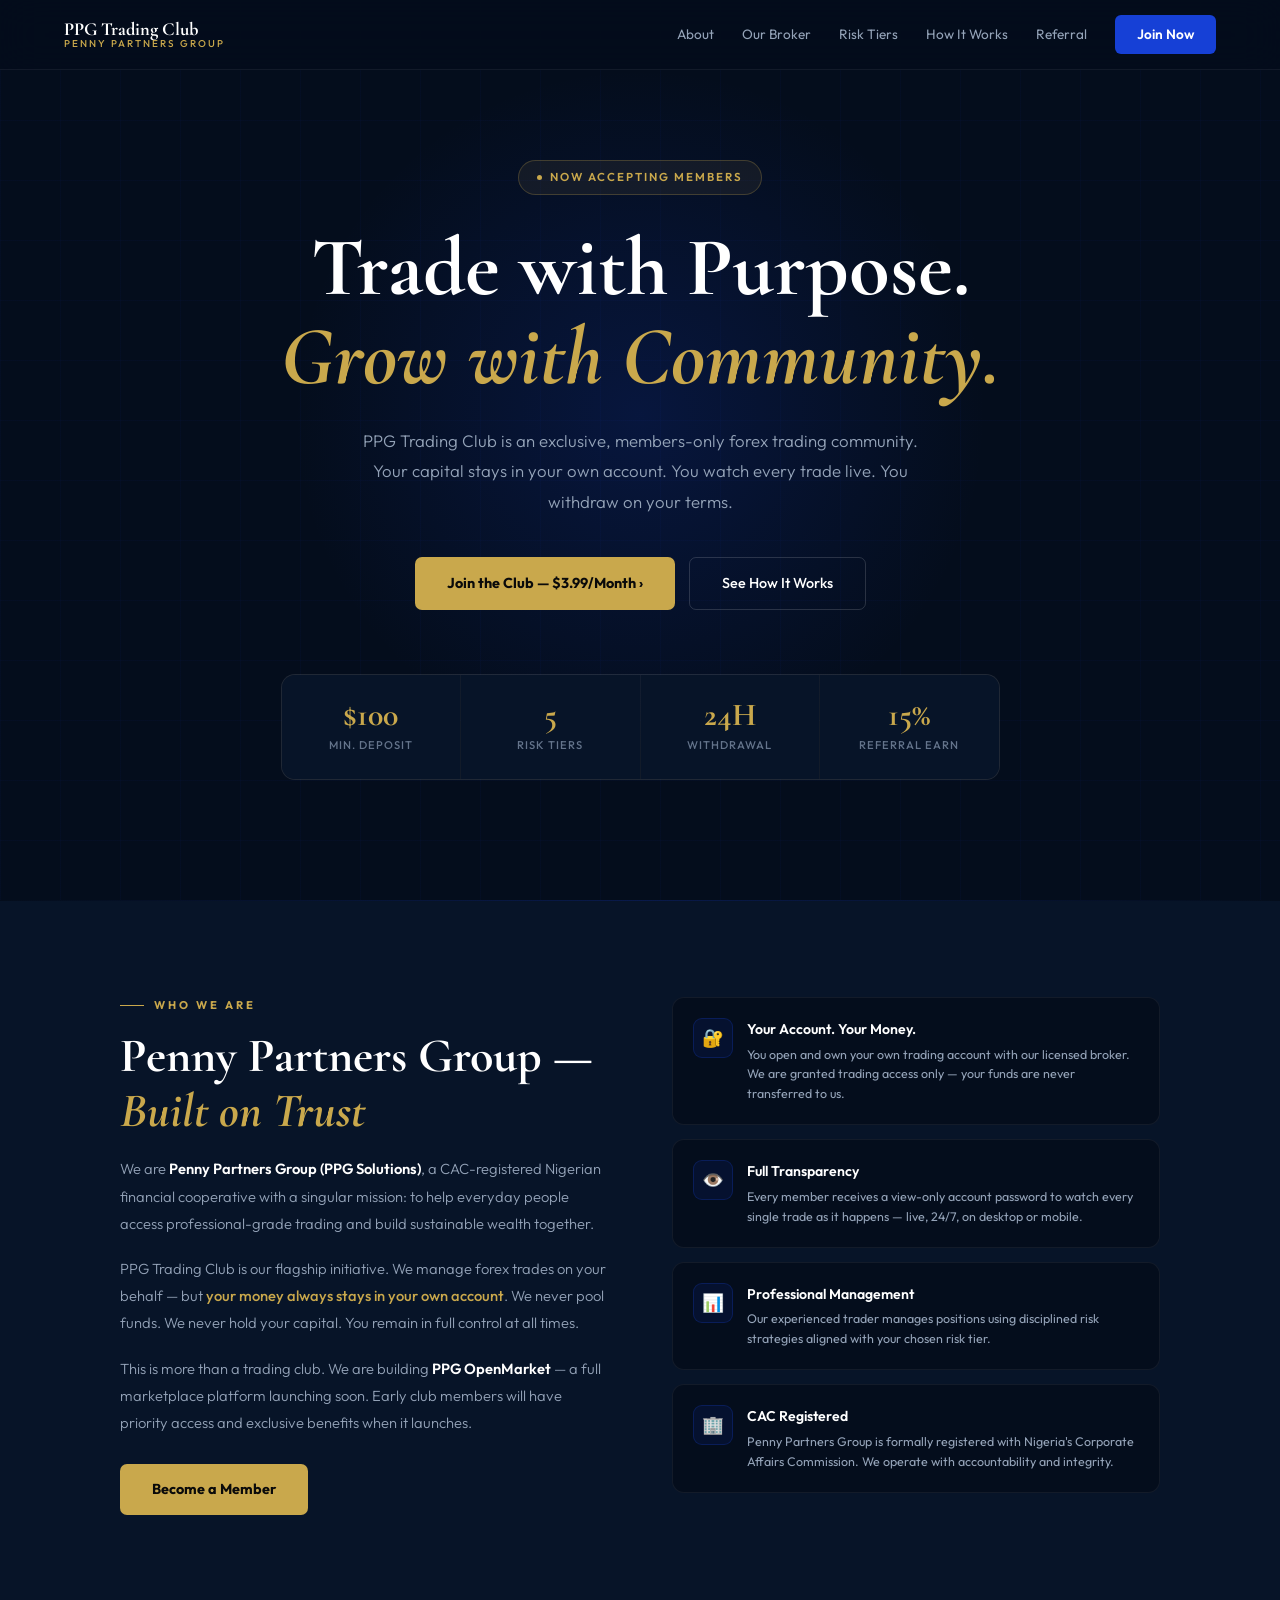
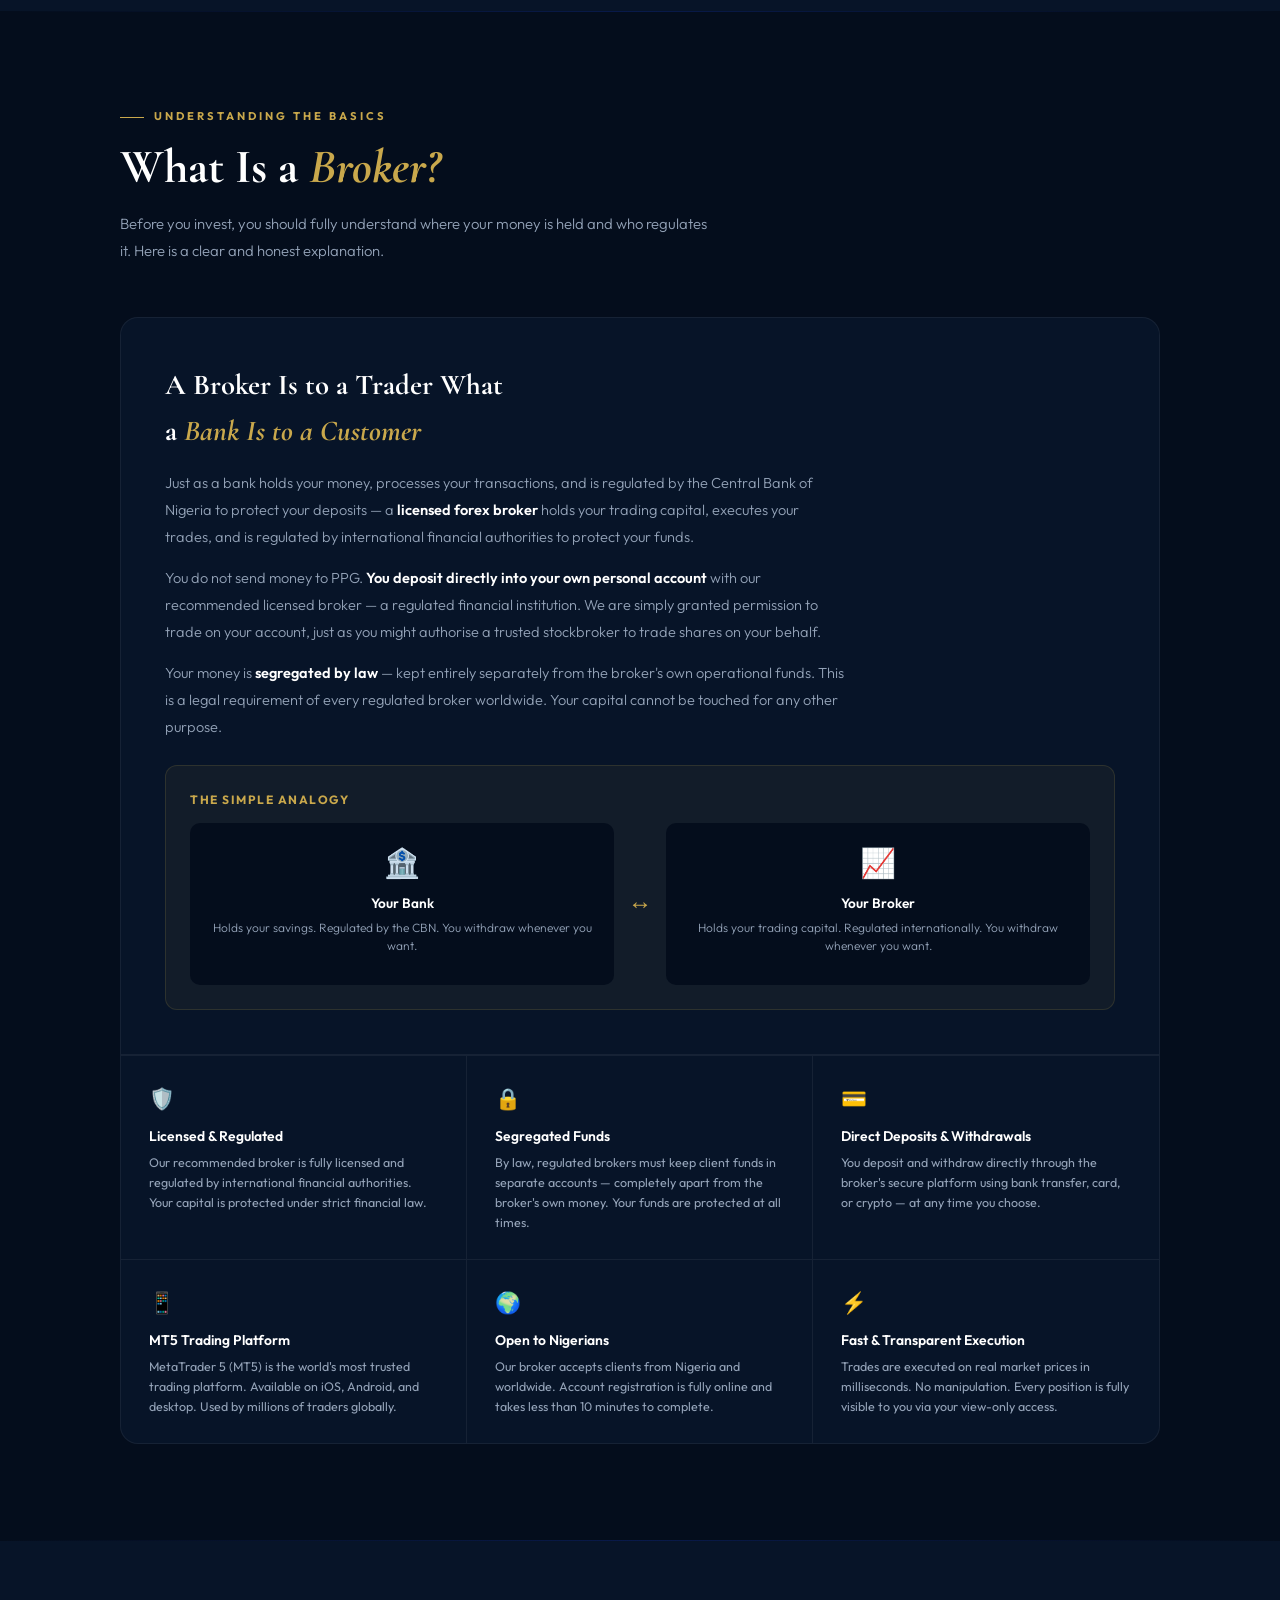
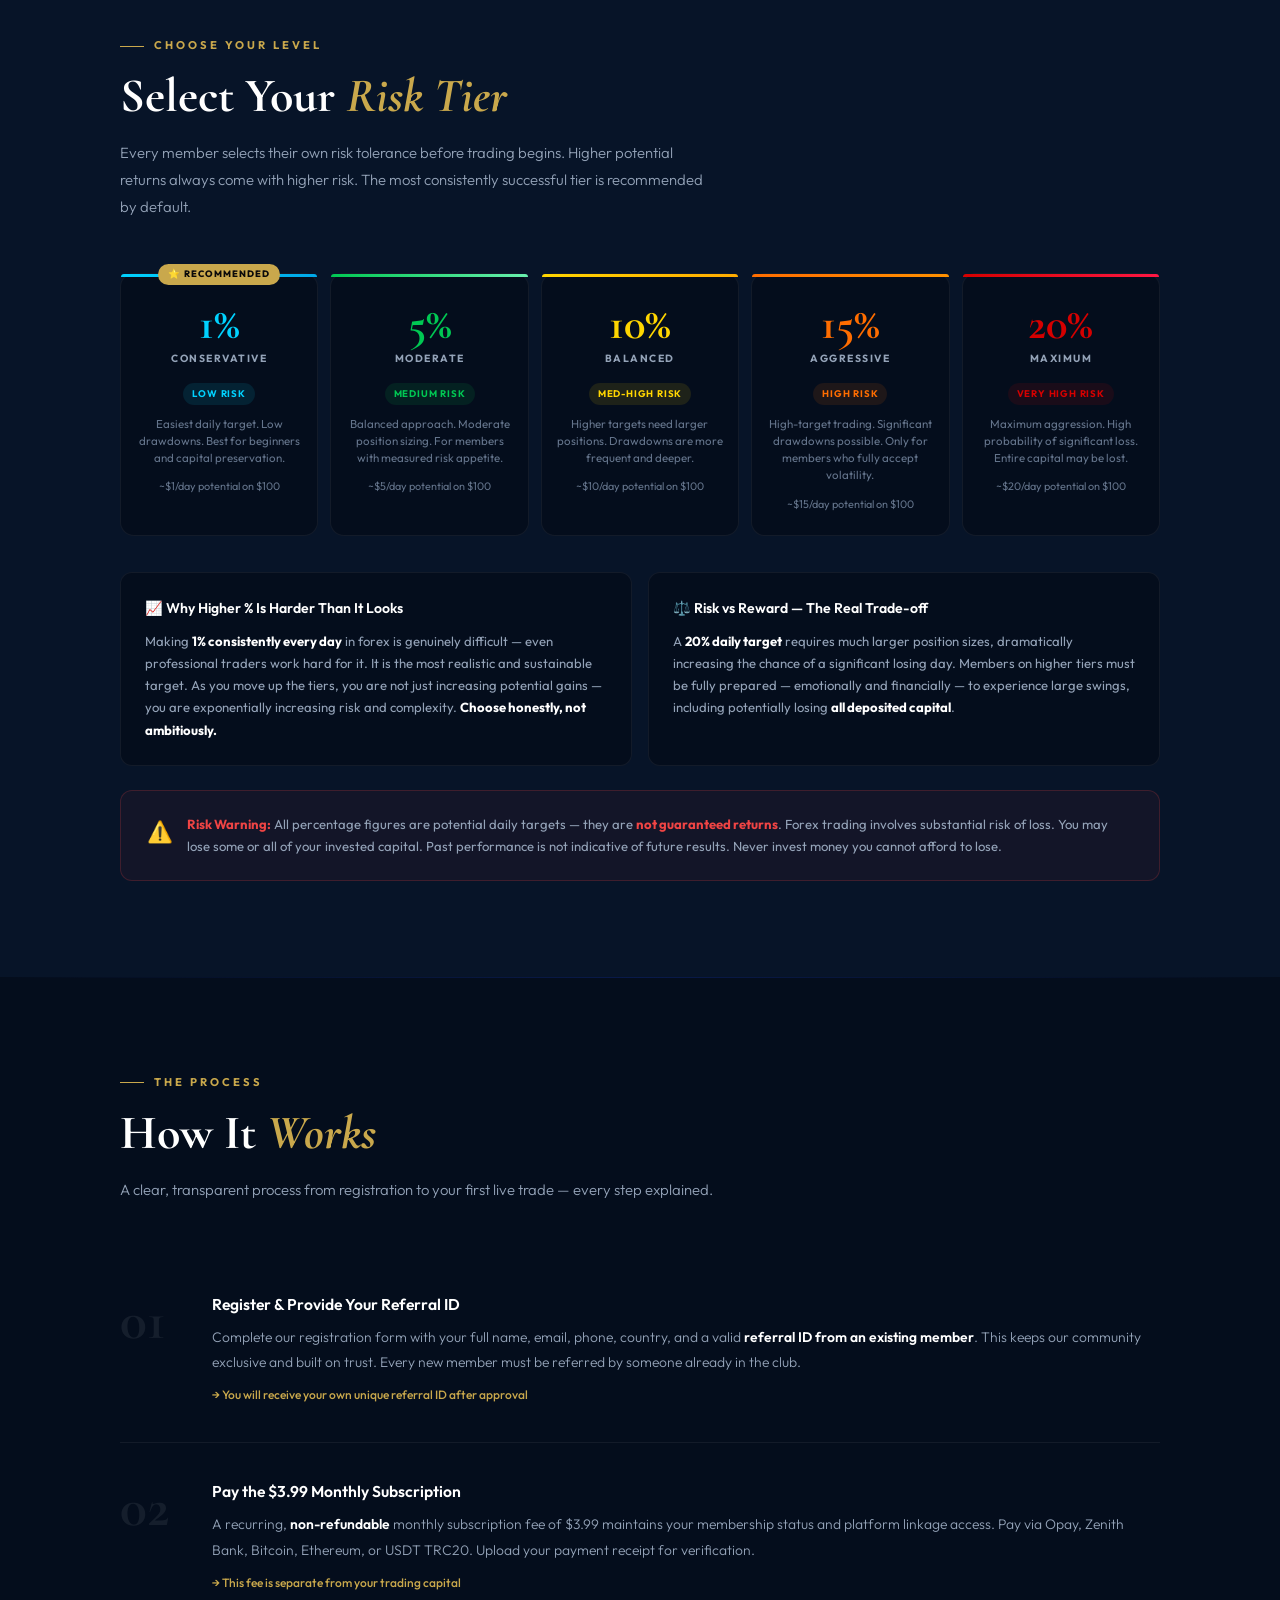
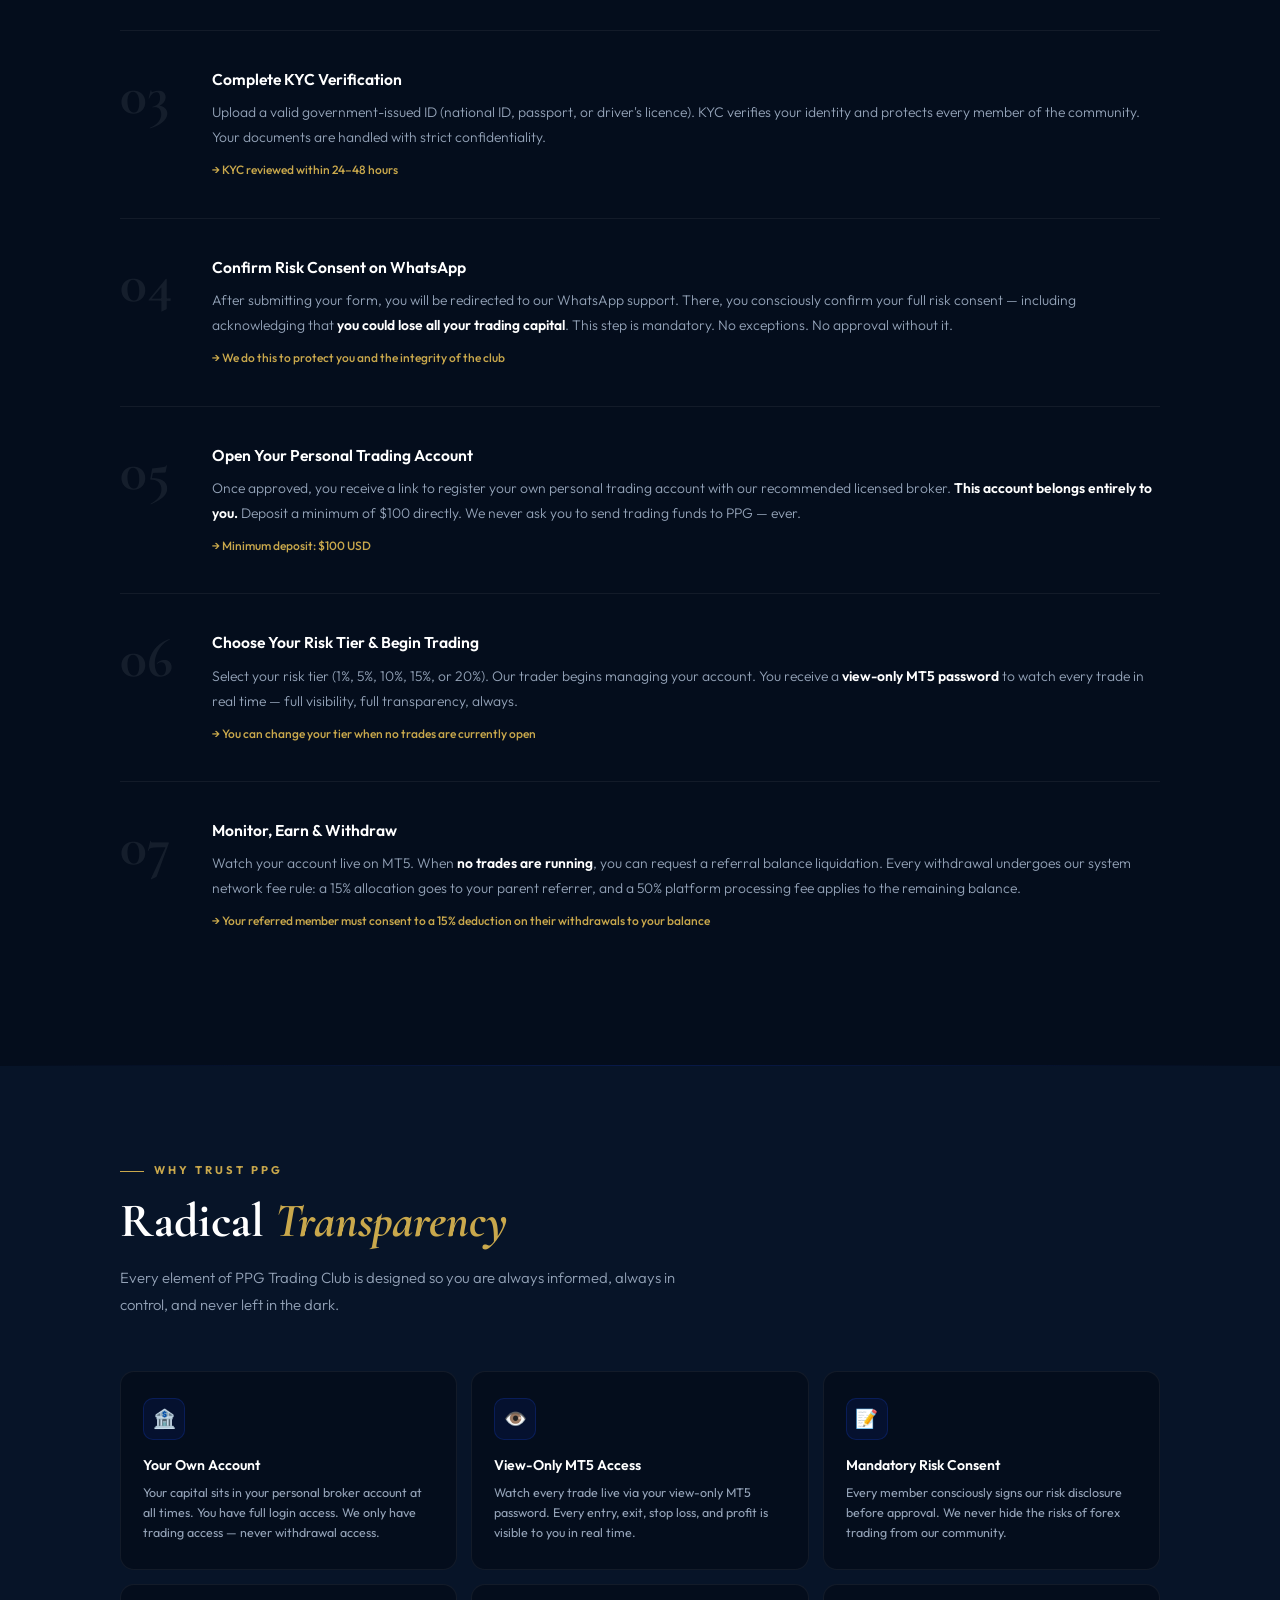
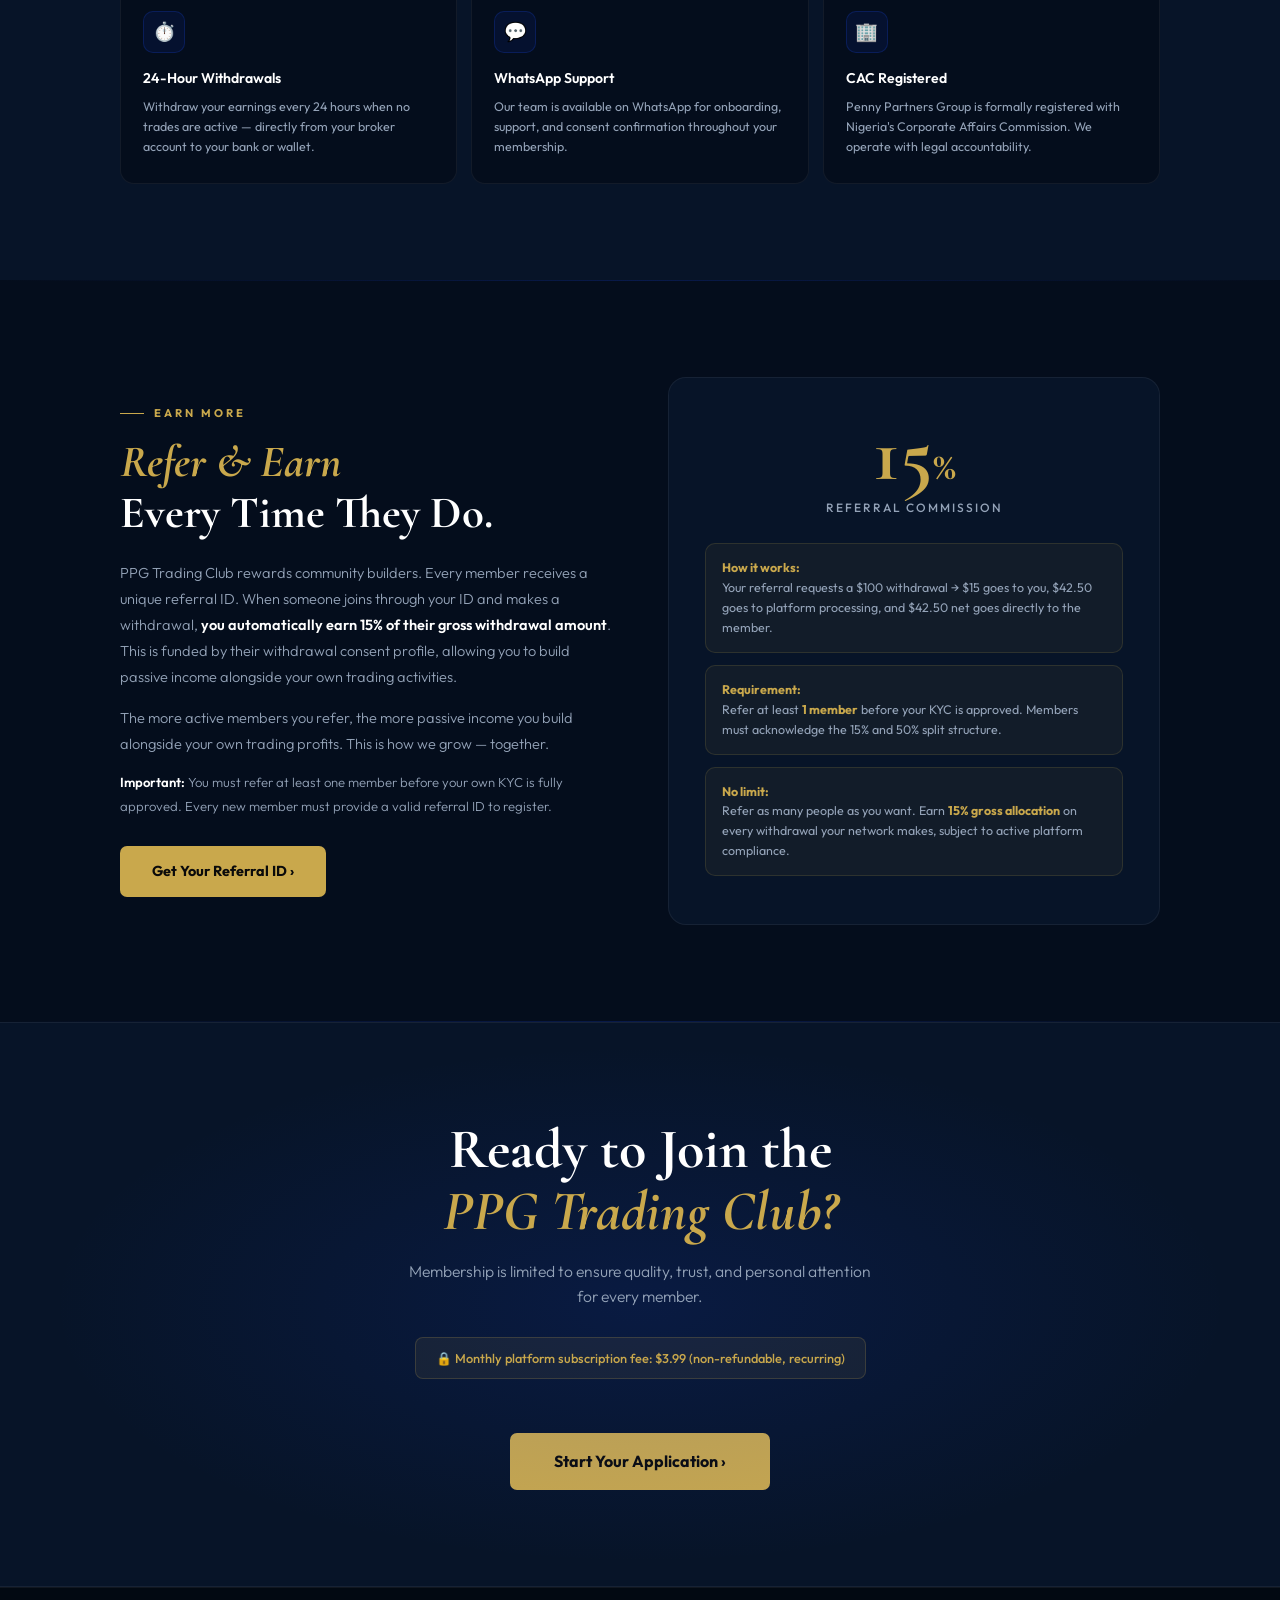
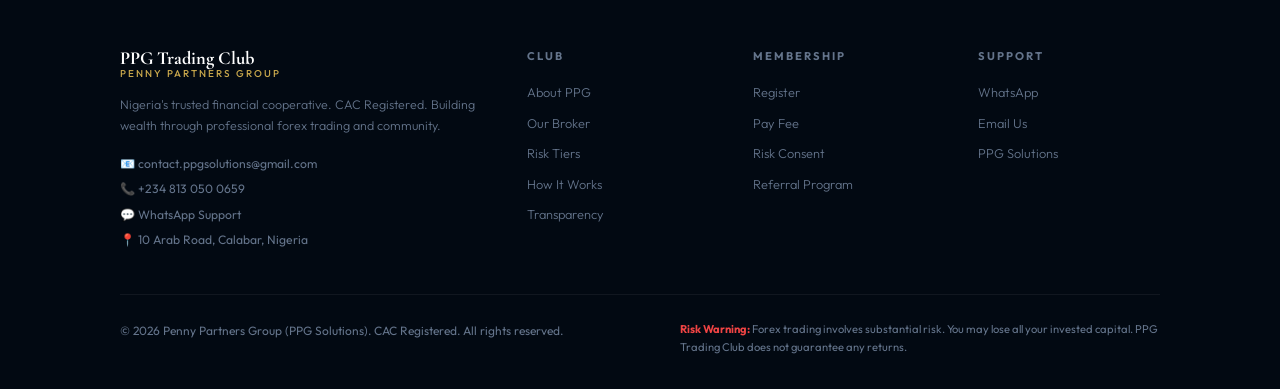
==== commit ff864db7: "Update index.html" ====
--- a/index.html
+++ b/index.html
@@ -1,5 +1,4 @@
 <!DOCTYPE html>
-
 <html lang="en">
 <head>
 <meta charset="UTF-8">
@@ -14,100 +13,100 @@
 ::-webkit-scrollbar{width:4px;}::-webkit-scrollbar-track{background:var(--navy);}::-webkit-scrollbar-thumb{background:var(--blue);border-radius:2px;}
 
 /* NAV */
-.nav{position:fixed;top:0;left:0;right:0;z-index:1000;display:flex;align-items:center;justify-content:space-between;padding:0 5%;height:70px;background:rgba(4,13,28,0.92);backdrop-filter:blur(20px);border-bottom:1px solid var(–border);transition:box-shadow 0.3s;}
+.nav{position:fixed;top:0;left:0;right:0;z-index:1000;display:flex;align-items:center;justify-content:space-between;padding:0 5%;height:70px;background:rgba(4,13,28,0.92);backdrop-filter:blur(20px);border-bottom:1px solid var(--border);transition:box-shadow 0.3s;}
 .nav-logo{display:flex;align-items:center;gap:10px;text-decoration:none;}
 .nav-logo img{height:38px;width:38px;object-fit:contain;border-radius:8px;}
 .logo-text{display:flex;flex-direction:column;line-height:1.1;}
-.logo-text span:first-child{font-family:‘Cormorant Garamond’,serif;font-size:1.15rem;font-weight:700;color:var(–white);}
-.logo-text span:last-child{font-size:0.62rem;color:var(–gold);letter-spacing:2px;text-transform:uppercase;font-weight:500;}
+.logo-text span:first-child{font-family:'Cormorant Garamond',serif;font-size:1.15rem;font-weight:700;color:var(--white);}
+.logo-text span:last-child{font-size:0.62rem;color:var(--gold);letter-spacing:2px;text-transform:uppercase;font-weight:500;}
 .nav-links{display:flex;align-items:center;gap:28px;}
-.nav-links a{color:var(–grey);text-decoration:none;font-size:0.85rem;font-weight:400;transition:color 0.2s;}
-.nav-links a:hover{color:var(–white);}
-.nav-btn{background:var(–blue)!important;color:var(–white)!important;padding:9px 22px;border-radius:6px;font-weight:600!important;transition:all 0.2s!important;}
-.nav-btn:hover{background:#1e50f0!important;transform:translateY(-1px);box-shadow:0 8px 24px var(–blue-glow)!important;}
+.nav-links a{color:var(--grey);text-decoration:none;font-size:0.85rem;font-weight:400;transition:color 0.2s;}
+.nav-links a:hover{color:var(--white);}
+.nav-btn{background:var(--blue)!important;color:var(--white)!important;padding:9px 22px;border-radius:6px;font-weight:600!important;transition:all 0.2s!important;}
+.nav-btn:hover{background:#1e50f0!important;transform:translateY(-1px);box-shadow:0 8px 24px var(--blue-glow)!important;}
 .hamburger{display:none;flex-direction:column;gap:5px;cursor:pointer;}
-.hamburger span{display:block;width:22px;height:1.5px;background:var(–white);border-radius:2px;}
-.mob-nav{display:none;position:fixed;top:70px;left:0;right:0;background:var(–navy2);border-bottom:1px solid var(–border);padding:24px 5% 32px;flex-direction:column;gap:0;z-index:999;}
+.hamburger span{display:block;width:22px;height:1.5px;background:var(--white);border-radius:2px;}
+.mob-nav{display:none;position:fixed;top:70px;left:0;right:0;background:var(--navy2);border-bottom:1px solid var(--border);padding:24px 5% 32px;flex-direction:column;gap:0;z-index:999;}
 .mob-nav.open{display:flex;}
-.mob-nav a{color:var(–grey);text-decoration:none;font-size:0.95rem;padding:14px 0;border-bottom:1px solid var(–border);transition:color 0.2s;}
-.mob-nav a:hover{color:var(–white);}
-.mob-nav .mob-cta{margin-top:20px;background:var(–blue);color:var(–white);text-align:center;padding:14px;border-radius:8px;font-weight:600;font-size:0.95rem;border:none;}
+.mob-nav a{color:var(--grey);text-decoration:none;font-size:0.95rem;padding:14px 0;border-bottom:1px solid var(--border);transition:color 0.2s;}
+.mob-nav a:hover{color:var(--white);}
+.mob-nav .mob-cta{margin-top:20px;background:var(--blue);color:var(--white);text-align:center;padding:14px;border-radius:8px;font-weight:600;font-size:0.95rem;border:none;}
 
 /* HERO */
 .hero{min-height:100vh;display:flex;align-items:center;justify-content:center;padding:120px 5% 80px;position:relative;overflow:hidden;text-align:center;}
 .hero-glow{position:absolute;width:700px;height:700px;background:radial-gradient(circle,rgba(22,64,214,0.18) 0%,transparent 70%);top:50%;left:50%;transform:translate(-50%,-55%);pointer-events:none;}
 .hero-lines{position:absolute;inset:0;background-image:linear-gradient(rgba(22,64,214,0.04) 1px,transparent 1px),linear-gradient(90deg,rgba(22,64,214,0.04) 1px,transparent 1px);background-size:60px 60px;pointer-events:none;}
 .hero-content{position:relative;z-index:2;max-width:780px;margin:0 auto;}
-.hero-pill{display:inline-flex;align-items:center;gap:8px;background:rgba(201,168,76,0.08);border:1px solid rgba(201,168,76,0.25);border-radius:100px;padding:7px 18px;font-size:0.72rem;font-weight:600;color:var(–gold);letter-spacing:2px;text-transform:uppercase;margin-bottom:28px;animation:fadeUp 0.5s ease both;}
-.pill-dot{width:5px;height:5px;background:var(–gold);border-radius:50%;animation:blink 2s infinite;}
+.hero-pill{display:inline-flex;align-items:center;gap:8px;background:rgba(201,168,76,0.08);border:1px solid rgba(201,168,76,0.25);border-radius:100px;padding:7px 18px;font-size:0.72rem;font-weight:600;color:var(--gold);letter-spacing:2px;text-transform:uppercase;margin-bottom:28px;animation:fadeUp 0.5s ease both;}
+.pill-dot{width:5px;height:5px;background:var(--gold);border-radius:50%;animation:blink 2s infinite;}
 @keyframes blink{0%,100%{opacity:1;}50%{opacity:0.3;}}
-.hero h1{font-family:‘Cormorant Garamond’,serif;font-size:clamp(2.8rem,7vw,5.2rem);font-weight:700;line-height:1.08;margin-bottom:24px;animation:fadeUp 0.6s ease 0.1s both;}
-.hero h1 em{font-style:italic;color:var(–gold);}
-.hero-sub{font-size:clamp(0.95rem,2vw,1.05rem);color:var(–grey);line-height:1.8;max-width:580px;margin:0 auto 40px;font-weight:300;animation:fadeUp 0.6s ease 0.2s both;}
+.hero h1{font-family:'Cormorant Garamond',serif;font-size:clamp(2.8rem,7vw,5.2rem);font-weight:700;line-height:1.08;margin-bottom:24px;animation:fadeUp 0.6s ease 0.1s both;}
+.hero h1 em{font-style:italic;color:var(--gold);}
+.hero-sub{font-size:clamp(0.95rem,2vw,1.05rem);color:var(--grey);line-height:1.8;max-width:580px;margin:0 auto 40px;font-weight:300;animation:fadeUp 0.6s ease 0.2s both;}
 .hero-btns{display:flex;gap:14px;justify-content:center;flex-wrap:wrap;margin-bottom:64px;animation:fadeUp 0.6s ease 0.3s both;}
-.btn-gold{display:inline-flex;align-items:center;gap:8px;background:var(–gold);color:#0a0a0a;padding:14px 32px;border-radius:7px;font-weight:700;font-size:0.9rem;text-decoration:none;transition:all 0.25s;border:none;cursor:pointer;}
-.btn-gold:hover{background:var(–gold-light);transform:translateY(-2px);box-shadow:0 12px 32px rgba(201,168,76,0.3);}
-.btn-ghost{display:inline-flex;align-items:center;gap:8px;background:transparent;color:var(–white);padding:14px 32px;border-radius:7px;font-weight:500;font-size:0.9rem;text-decoration:none;border:1px solid rgba(255,255,255,0.15);transition:all 0.25s;}
+.btn-gold{display:inline-flex;align-items:center;gap:8px;background:var(--gold);color:#0a0a0a;padding:14px 32px;border-radius:7px;font-weight:700;font-size:0.9rem;text-decoration:none;transition:all 0.25s;border:none;cursor:pointer;}
+.btn-gold:hover{background:var(--gold-light);transform:translateY(-2px);box-shadow:0 12px 32px rgba(201,168,76,0.3);}
+.btn-ghost{display:inline-flex;align-items:center;gap:8px;background:transparent;color:var(--white);padding:14px 32px;border-radius:7px;font-weight:500;font-size:0.9rem;text-decoration:none;border:1px solid rgba(255,255,255,0.15);transition:all 0.25s;}
 .btn-ghost:hover{border-color:rgba(255,255,255,0.4);transform:translateY(-2px);}
-.metrics{display:grid;grid-template-columns:repeat(4,1fr);gap:1px;background:var(–border);border:1px solid var(–border);border-radius:14px;overflow:hidden;animation:fadeUp 0.6s ease 0.4s both;}
-.metric{background:var(–navy2);padding:24px 16px;text-align:center;transition:background 0.2s;}
-.metric:hover{background:var(–navy3);}
-.metric-val{font-family:‘Cormorant Garamond’,serif;font-size:2rem;font-weight:700;color:var(–gold);line-height:1;margin-bottom:6px;}
-.metric-lbl{font-size:0.7rem;color:var(–grey2);text-transform:uppercase;letter-spacing:1px;font-weight:500;}
+.metrics{display:grid;grid-template-columns:repeat(4,1fr);gap:1px;background:var(--border);border:1px solid var(--border);border-radius:14px;overflow:hidden;animation:fadeUp 0.6s ease 0.4s both;}
+.metric{background:var(--navy2);padding:24px 16px;text-align:center;transition:background 0.2s;}
+.metric:hover{background:var(--navy3);}
+.metric-val{font-family:'Cormorant Garamond',serif;font-size:2rem;font-weight:700;color:var(--gold);line-height:1;margin-bottom:6px;}
+.metric-lbl{font-size:0.7rem;color:var(--grey2);text-transform:uppercase;letter-spacing:1px;font-weight:500;}
 @keyframes fadeUp{from{opacity:0;transform:translateY(20px);}to{opacity:1;transform:translateY(0);}}
 
 /* DIVIDER */
-.divider{width:100%;height:1px;background:linear-gradient(90deg,transparent,var(–border2),transparent);}
+.divider{width:100%;height:1px;background:linear-gradient(90deg,transparent,var(--border2),transparent);}
 
 /* SECTIONS */
 .section{padding:96px 5%;}
 .section-inner{max-width:1040px;margin:0 auto;}
-.s-tag{font-size:0.7rem;font-weight:700;letter-spacing:3px;text-transform:uppercase;color:var(–gold);margin-bottom:14px;display:flex;align-items:center;gap:10px;}
-.s-tag::before{content:’’;width:24px;height:1px;background:var(–gold);}
-.s-title{font-family:‘Cormorant Garamond’,serif;font-size:clamp(2rem,4.5vw,3rem);font-weight:700;line-height:1.15;margin-bottom:16px;}
-.s-title em{font-style:italic;color:var(–gold);}
-.s-body{color:var(–grey);font-size:0.93rem;line-height:1.8;max-width:600px;font-weight:300;margin-bottom:52px;}
+.s-tag{font-size:0.7rem;font-weight:700;letter-spacing:3px;text-transform:uppercase;color:var(--gold);margin-bottom:14px;display:flex;align-items:center;gap:10px;}
+.s-tag::before{content:'';width:24px;height:1px;background:var(--gold);}
+.s-title{font-family:'Cormorant Garamond',serif;font-size:clamp(2rem,4.5vw,3rem);font-weight:700;line-height:1.15;margin-bottom:16px;}
+.s-title em{font-style:italic;color:var(--gold);}
+.s-body{color:var(--grey);font-size:0.93rem;line-height:1.8;max-width:600px;font-weight:300;margin-bottom:52px;}
 
 /* ABOUT */
-.about{background:var(–navy2);}
+.about{background:var(--navy2);}
 .about-grid{display:grid;grid-template-columns:1fr 1fr;gap:64px;align-items:start;}
-.about-text p{color:var(–grey);font-size:0.92rem;line-height:1.85;margin-bottom:18px;font-weight:300;}
-.about-text p strong{color:var(–white);font-weight:600;}
-.about-text .hl{color:var(–gold);font-weight:500;}
+.about-text p{color:var(--grey);font-size:0.92rem;line-height:1.85;margin-bottom:18px;font-weight:300;}
+.about-text p strong{color:var(--white);font-weight:600;}
+.about-text .hl{color:var(--gold);font-weight:500;}
 .features{display:flex;flex-direction:column;gap:14px;}
-.fc{background:var(–navy);border:1px solid var(–border);border-radius:12px;padding:20px;display:flex;gap:14px;align-items:flex-start;transition:all 0.25s;}
-.fc:hover{border-color:var(–border2);transform:translateX(4px);}
-.fc-icon{width:40px;height:40px;background:rgba(22,64,214,0.1);border:1px solid var(–border2);border-radius:9px;display:flex;align-items:center;justify-content:center;font-size:1.1rem;flex-shrink:0;}
+.fc{background:var(--navy);border:1px solid var(--border);border-radius:12px;padding:20px;display:flex;gap:14px;align-items:flex-start;transition:all 0.25s;}
+.fc:hover{border-color:var(--border2);transform:translateX(4px);}
+.fc-icon{width:40px;height:40px;background:rgba(22,64,214,0.1);border:1px solid var(--border2);border-radius:9px;display:flex;align-items:center;justify-content:center;font-size:1.1rem;flex-shrink:0;}
 .fc-text h4{font-weight:600;font-size:0.88rem;margin-bottom:4px;}
-.fc-text p{color:var(–grey);font-size:0.78rem;line-height:1.6;}
+.fc-text p{color:var(--grey);font-size:0.78rem;line-height:1.6;}
 
 /* BROKER */
-.broker{background:var(–navy);}
-.broker-box{background:var(–navy2);border:1px solid var(–border);border-radius:18px;overflow:hidden;}
-.broker-top{padding:44px;border-bottom:1px solid var(–border);}
-.broker-top h3{font-family:‘Cormorant Garamond’,serif;font-size:1.8rem;font-weight:700;margin-bottom:16px;}
-.broker-top h3 em{font-style:italic;color:var(–gold);}
-.broker-top p{color:var(–grey);font-size:0.91rem;line-height:1.85;font-weight:300;margin-bottom:14px;max-width:680px;}
-.broker-top p strong{color:var(–white);font-weight:600;}
+.broker{background:var(--navy);}
+.broker-box{background:var(--navy2);border:1px solid var(--border);border-radius:18px;overflow:hidden;}
+.broker-top{padding:44px;border-bottom:1px solid var(--border);}
+.broker-top h3{font-family:'Cormorant Garamond',serif;font-size:1.8rem;font-weight:700;margin-bottom:16px;}
+.broker-top h3 em{font-style:italic;color:var(--gold);}
+.broker-top p{color:var(--grey);font-size:0.91rem;line-height:1.85;font-weight:300;margin-bottom:14px;max-width:680px;}
+.broker-top p strong{color:var(--white);font-weight:600;}
 .analogy{background:rgba(201,168,76,0.06);border:1px solid rgba(201,168,76,0.15);border-radius:12px;padding:24px;margin-top:24px;}
-.analogy h4{color:var(–gold);font-size:0.75rem;font-weight:700;letter-spacing:1.5px;text-transform:uppercase;margin-bottom:14px;}
+.analogy h4{color:var(--gold);font-size:0.75rem;font-weight:700;letter-spacing:1.5px;text-transform:uppercase;margin-bottom:14px;}
 .analogy-row{display:grid;grid-template-columns:1fr auto 1fr;gap:14px;align-items:center;text-align:center;}
-.a-item{background:var(–navy);border-radius:10px;padding:16px;}
+.a-item{background:var(--navy);border-radius:10px;padding:16px;}
 .a-item .a-icon{font-size:1.8rem;margin-bottom:8px;}
 .a-item h5{font-size:0.85rem;font-weight:600;margin-bottom:4px;}
-.a-item p{font-size:0.75rem;color:var(–grey);line-height:1.5;}
-.a-arrow{color:var(–gold);font-size:1.5rem;}
+.a-item p{font-size:0.75rem;color:var(--grey);line-height:1.5;}
+.a-arrow{color:var(--gold);font-size:1.5rem;}
 .broker-grid{display:grid;grid-template-columns:repeat(3,1fr);}
-.bp{padding:26px 28px;border-right:1px solid var(–border);border-top:1px solid var(–border);}
+.bp{padding:26px 28px;border-right:1px solid var(--border);border-top:1px solid var(--border);}
 .bp:nth-child(3n){border-right:none;}
 .bp-icon{font-size:1.3rem;margin-bottom:10px;}
 .bp h4{font-weight:600;font-size:0.87rem;margin-bottom:6px;}
-.bp p{color:var(–grey);font-size:0.78rem;line-height:1.6;}
+.bp p{color:var(--grey);font-size:0.78rem;line-height:1.6;}
 
 /* RISK */
-.risk{background:var(–navy2);}
+.risk{background:var(--navy2);}
 .tiers{display:grid;grid-template-columns:repeat(5,1fr);gap:12px;margin-bottom:36px;}
-.tier{background:var(–navy);border:1px solid var(–border);border-radius:14px;padding:28px 14px 22px;text-align:center;position:relative;transition:all 0.25s;cursor:default;}
+.tier{background:var(--navy);border:1px solid var(--border);border-radius:14px;padding:28px 14px 22px;text-align:center;position:relative;transition:all 0.25s;cursor:default;}
 .tier:hover{transform:translateY(-6px);border-color:rgba(255,255,255,0.12);}
 .tier-bar{position:absolute;top:0;left:0;right:0;height:3px;border-radius:14px 14px 0 0;}
 .t1 .tier-bar{background:linear-gradient(90deg,#00d2ff,#00a8e8);}
@@ -115,85 +114,85 @@
 .t3 .tier-bar{background:linear-gradient(90deg,#ffd600,#ffab00);}
 .t4 .tier-bar{background:linear-gradient(90deg,#ff6d00,#ff9100);}
 .t5 .tier-bar{background:linear-gradient(90deg,#d50000,#ff1744);}
-.tier-star{position:absolute;top:-10px;left:50%;transform:translateX(-50%);background:var(–gold);color:#0a0a0a;font-size:0.58rem;font-weight:800;letter-spacing:1px;text-transform:uppercase;padding:3px 10px;border-radius:100px;white-space:nowrap;}
-.tier-pct{font-family:‘Cormorant Garamond’,serif;font-size:2.8rem;font-weight:700;line-height:1;margin-bottom:4px;}
+.tier-star{position:absolute;top:-10px;left:50%;transform:translateX(-50%);background:var(--gold);color:#0a0a0a;font-size:0.58rem;font-weight:800;letter-spacing:1px;text-transform:uppercase;padding:3px 10px;border-radius:100px;white-space:nowrap;}
+.tier-pct{font-family:'Cormorant Garamond',serif;font-size:2.8rem;font-weight:700;line-height:1;margin-bottom:4px;}
 .t1 .tier-pct{color:#00d2ff;}.t2 .tier-pct{color:#00c853;}.t3 .tier-pct{color:#ffd600;}.t4 .tier-pct{color:#ff6d00;}.t5 .tier-pct{color:#d50000;}
-.tier-name{font-size:0.65rem;font-weight:700;text-transform:uppercase;letter-spacing:1.5px;color:var(–grey);margin-bottom:12px;}
-.tier-daily{font-size:0.72rem;color:var(–grey2);margin-bottom:12px;line-height:1.5;}
+.tier-name{font-size:0.65rem;font-weight:700;text-transform:uppercase;letter-spacing:1.5px;color:var(--grey);margin-bottom:12px;}
+.tier-daily{font-size:0.72rem;color:var(--grey2);margin-bottom:12px;line-height:1.5;}
 .tier-risk{display:inline-block;font-size:0.6rem;font-weight:700;text-transform:uppercase;letter-spacing:0.8px;padding:3px 9px;border-radius:100px;margin-bottom:10px;}
 .t1 .tier-risk{background:rgba(0,210,255,0.1);color:#00d2ff;}
 .t2 .tier-risk{background:rgba(0,200,83,0.1);color:#00c853;}
 .t3 .tier-risk{background:rgba(255,214,0,0.1);color:#ffd600;}
 .t4 .tier-risk{background:rgba(255,109,0,0.1);color:#ff6d00;}
 .t5 .tier-risk{background:rgba(213,0,0,0.1);color:#d50000;}
-.tier-pot{font-size:0.68rem;color:var(–grey2);}
+.tier-pot{font-size:0.68rem;color:var(--grey2);}
 .risk-cards{display:grid;grid-template-columns:1fr 1fr;gap:16px;margin-bottom:24px;}
-.rc{background:var(–navy);border:1px solid var(–border);border-radius:12px;padding:24px;}
+.rc{background:var(--navy);border:1px solid var(--border);border-radius:12px;padding:24px;}
 .rc h4{font-weight:600;font-size:0.88rem;margin-bottom:10px;}
-.rc p{color:var(–grey);font-size:0.82rem;line-height:1.7;}
-.rc p strong{color:var(–white);}
+.rc p{color:var(--grey);font-size:0.82rem;line-height:1.7;}
+.rc p strong{color:var(--white);}
 .risk-warn{background:rgba(239,68,68,0.05);border:1px solid rgba(239,68,68,0.2);border-radius:12px;padding:22px 26px;display:flex;gap:14px;align-items:flex-start;}
 .rw-icon{font-size:1.3rem;flex-shrink:0;margin-top:2px;}
-.risk-warn p{color:var(–grey);font-size:0.82rem;line-height:1.7;}
-.risk-warn p strong{color:var(–red);}
+.risk-warn p{color:var(--grey);font-size:0.82rem;line-height:1.7;}
+.risk-warn p strong{color:var(--red);}
 
 /* HOW */
-.how{background:var(–navy);}
+.how{background:var(--navy);}
 .steps{display:flex;flex-direction:column;}
-.step{display:grid;grid-template-columns:64px 1fr;gap:28px;padding:36px 0;border-bottom:1px solid var(–border);align-items:start;}
+.step{display:grid;grid-template-columns:64px 1fr;gap:28px;padding:36px 0;border-bottom:1px solid var(--border);align-items:start;}
 .step:last-child{border-bottom:none;}
-.step:hover .step-n{color:var(–gold);}
-.step-n{font-family:‘Cormorant Garamond’,serif;font-size:3.5rem;font-weight:700;color:rgba(255,255,255,0.07);line-height:1;transition:color 0.25s;}
+.step:hover .step-n{color:var(--gold);}
+.step-n{font-family:'Cormorant Garamond',serif;font-size:3.5rem;font-weight:700;color:rgba(255,255,255,0.07);line-height:1;transition:color 0.25s;}
 .step-b h4{font-weight:600;font-size:0.98rem;margin-bottom:8px;}
-.step-b p{color:var(–grey);font-size:0.87rem;line-height:1.8;font-weight:300;}
-.step-b p strong{color:var(–white);font-weight:600;}
-.step-note{margin-top:10px;display:inline-flex;align-items:center;gap:6px;font-size:0.75rem;color:var(–gold);font-weight:500;}
+.step-b p{color:var(--grey);font-size:0.87rem;line-height:1.8;font-weight:300;}
+.step-b p strong{color:var(--white);font-weight:600;}
+.step-note{margin-top:10px;display:inline-flex;align-items:center;gap:6px;font-size:0.75rem;color:var(--gold);font-weight:500;}
 
 /* TRANSPARENCY */
-.trans{background:var(–navy2);}
+.trans{background:var(--navy2);}
 .trans-grid{display:grid;grid-template-columns:repeat(3,1fr);gap:14px;}
-.tc{background:var(–navy);border:1px solid var(–border);border-radius:14px;padding:26px 22px;transition:all 0.25s;}
-.tc:hover{border-color:var(–border2);transform:translateY(-4px);}
-.tc-icon{width:42px;height:42px;background:rgba(22,64,214,0.1);border:1px solid var(–border2);border-radius:10px;display:flex;align-items:center;justify-content:center;font-size:1.15rem;margin-bottom:14px;}
+.tc{background:var(--navy);border:1px solid var(--border);border-radius:14px;padding:26px 22px;transition:all 0.25s;}
+.tc:hover{border-color:var(--border2);transform:translateY(-4px);}
+.tc-icon{width:42px;height:42px;background:rgba(22,64,214,0.1);border:1px solid var(--border2);border-radius:10px;display:flex;align-items:center;justify-content:center;font-size:1.15rem;margin-bottom:14px;}
 .tc h4{font-weight:600;font-size:0.88rem;margin-bottom:7px;}
-.tc p{color:var(–grey);font-size:0.78rem;line-height:1.6;}
+.tc p{color:var(--grey);font-size:0.78rem;line-height:1.6;}
 
 /* REFERRAL */
-.ref{background:var(–navy);}
+.ref{background:var(--navy);}
 .ref-grid{display:grid;grid-template-columns:1fr 1fr;gap:56px;align-items:center;}
-.ref-text h2{font-family:‘Cormorant Garamond’,serif;font-size:clamp(2rem,4vw,2.8rem);font-weight:700;line-height:1.15;margin-bottom:20px;}
-.ref-text h2 em{font-style:italic;color:var(–gold);}
-.ref-text p{color:var(–grey);font-size:0.91rem;line-height:1.8;font-weight:300;margin-bottom:14px;}
-.ref-text p strong{color:var(–white);font-weight:600;}
-.ref-card{background:var(–navy2);border:1px solid var(–border);border-radius:18px;padding:36px;text-align:center;}
-.ref-pct{font-family:‘Cormorant Garamond’,serif;font-size:5rem;font-weight:700;color:var(–gold);line-height:1;margin-bottom:4px;}
+.ref-text h2{font-family:'Cormorant Garamond',serif;font-size:clamp(2rem,4vw,2.8rem);font-weight:700;line-height:1.15;margin-bottom:20px;}
+.ref-text h2 em{font-style:italic;color:var(--gold);}
+.ref-text p{color:var(--grey);font-size:0.91rem;line-height:1.8;font-weight:300;margin-bottom:14px;}
+.ref-text p strong{color:var(--white);font-weight:600;}
+.ref-card{background:var(--navy2);border:1px solid var(--border);border-radius:18px;padding:36px;text-align:center;}
+.ref-pct{font-family:'Cormorant Garamond',serif;font-size:5rem;font-weight:700;color:var(--gold);line-height:1;margin-bottom:4px;}
 .ref-pct span{font-size:2.5rem;}
-.ref-lbl{font-size:0.75rem;color:var(–grey);text-transform:uppercase;letter-spacing:2px;font-weight:500;margin-bottom:26px;}
-.ref-rule{background:rgba(201,168,76,0.06);border:1px solid rgba(201,168,76,0.15);border-radius:10px;padding:14px 16px;font-size:0.78rem;color:var(–grey);line-height:1.6;margin-bottom:12px;text-align:left;}
-.ref-rule strong{color:var(–gold);}
+.ref-lbl{font-size:0.75rem;color:var(--grey);text-transform:uppercase;letter-spacing:2px;font-weight:500;margin-bottom:26px;}
+.ref-rule{background:rgba(201,168,76,0.06);border:1px solid rgba(201,168,76,0.15);border-radius:10px;padding:14px 16px;font-size:0.78rem;color:var(--grey);line-height:1.6;margin-bottom:12px;text-align:left;}
+.ref-rule strong{color:var(--gold);}
 
 /* CTA */
-.cta{background:var(–navy2);border-top:1px solid var(–border);border-bottom:1px solid var(–border);padding:96px 5%;text-align:center;position:relative;overflow:hidden;}
+.cta{background:var(--navy2);border-top:1px solid var(--border);border-bottom:1px solid var(--border);padding:96px 5%;text-align:center;position:relative;overflow:hidden;}
 .cta-glow{position:absolute;inset:0;background:radial-gradient(ellipse at center,rgba(22,64,214,0.15) 0%,transparent 65%);pointer-events:none;}
-.cta h2{font-family:‘Cormorant Garamond’,serif;font-size:clamp(2.2rem,5vw,3.5rem);font-weight:700;line-height:1.1;margin-bottom:16px;position:relative;}
-.cta h2 em{font-style:italic;color:var(–gold);}
-.cta p{color:var(–grey);font-size:0.98rem;margin-bottom:28px;position:relative;font-weight:300;max-width:480px;margin-left:auto;margin-right:auto;}
-.cta-fee-tag{display:inline-flex;align-items:center;gap:8px;background:rgba(201,168,76,0.08);border:1px solid rgba(201,168,76,0.2);border-radius:8px;padding:10px 20px;font-size:0.8rem;color:var(–gold);font-weight:500;margin-bottom:28px;position:relative;}
+.cta h2{font-family:'Cormorant Garamond',serif;font-size:clamp(2.2rem,5vw,3.5rem);font-weight:700;line-height:1.1;margin-bottom:16px;position:relative;}
+.cta h2 em{font-style:italic;color:var(--gold);}
+.cta p{color:var(--grey);font-size:0.98rem;margin-bottom:28px;position:relative;font-weight:300;max-width:480px;margin-left:auto;margin-right:auto;}
+.cta-fee-tag{display:inline-flex;align-items:center;gap:8px;background:rgba(201,168,76,0.08);border:1px solid rgba(201,168,76,0.2);border-radius:8px;padding:10px 20px;font-size:0.8rem;color:var(--gold);font-weight:500;margin-bottom:28px;position:relative;}
 
 /* FOOTER */
-footer{background:#020912;padding:60px 5% 32px;border-top:1px solid var(–border);}
+footer{background:#020912;padding:60px 5% 32px;border-top:1px solid var(--border);}
 .footer-grid{max-width:1040px;margin:0 auto;display:grid;grid-template-columns:2fr 1fr 1fr 1fr;gap:44px;margin-bottom:44px;}
-.f-about p{color:var(–grey2);font-size:0.78rem;line-height:1.7;margin-top:14px;font-weight:300;}
+.f-about p{color:var(--grey2);font-size:0.78rem;line-height:1.7;margin-top:14px;font-weight:300;}
 .f-contact{margin-top:18px;display:flex;flex-direction:column;gap:6px;}
-.f-contact a{color:var(–grey2);text-decoration:none;font-size:0.76rem;transition:color 0.2s;}
-.f-contact a:hover{color:var(–white);}
-.f-col h5{font-size:0.7rem;font-weight:700;text-transform:uppercase;letter-spacing:2px;color:var(–grey2);margin-bottom:16px;}
-.f-col a{display:block;color:var(–grey2);text-decoration:none;font-size:0.8rem;margin-bottom:10px;transition:color 0.2s;font-weight:300;}
-.f-col a:hover{color:var(–white);}
-.footer-bottom{max-width:1040px;margin:0 auto;padding-top:26px;border-top:1px solid var(–border);display:flex;justify-content:space-between;align-items:flex-start;flex-wrap:wrap;gap:14px;}
-.footer-bottom p{color:var(–grey2);font-size:0.75rem;}
-.f-disc{max-width:480px;color:var(–grey2)!important;font-size:0.7rem!important;line-height:1.6!important;}
-.f-disc strong{color:var(–red);}
+.f-contact a{color:var(--grey2);text-decoration:none;font-size:0.76rem;transition:color 0.2s;}
+.f-contact a:hover{color:var(--white);}
+.f-col h5{font-size:0.7rem;font-weight:700;text-transform:uppercase;letter-spacing:2px;color:var(--grey2);margin-bottom:16px;}
+.f-col a{display:block;color:var(--grey2);text-decoration:none;font-size:0.8rem;margin-bottom:10px;transition:color 0.2s;font-weight:300;}
+.f-col a:hover{color:var(--white);}
+.footer-bottom{max-width:1040px;margin:0 auto;padding-top:26px;border-top:1px solid var(--border);display:flex;justify-content:space-between;align-items:flex-start;flex-wrap:wrap;gap:14px;}
+.footer-bottom p{color:var(--grey2);font-size:0.75rem;}
+.f-disc{max-width:480px;color:var(--grey2)!important;font-size:0.7rem!important;line-height:1.6!important;}
+.f-disc strong{color:var(--red);}
 
 /* RESPONSIVE */
 @media(max-width:900px){
@@ -205,7 +204,7 @@
 .trans-grid{grid-template-columns:1fr 1fr;}
 .ref-grid{grid-template-columns:1fr;gap:36px;}
 .broker-grid{grid-template-columns:1fr 1fr;}
-.bp:nth-child(3n){border-right:1px solid var(–border);}
+.bp:nth-child(3n){border-right:1px solid var(--border);}
 .bp:nth-child(2n){border-right:none;}
 .footer-grid{grid-template-columns:1fr 1fr;gap:28px;}
 .broker-top{padding:28px;}
@@ -224,11 +223,8 @@
 .metrics{grid-template-columns:repeat(2,1fr);}
 }
 </style>
-
 </head>
 <body>
-
-<!-- NAV -->
 
 <nav class="nav" id="topnav">
   <a href="index.html" class="nav-logo">
@@ -256,10 +252,8 @@
   <a href="#risk" onclick="closeNav()">Risk Tiers</a>
   <a href="#how" onclick="closeNav()">How It Works</a>
   <a href="#referral" onclick="closeNav()">Referral</a>
-  <a href="register.html" class="mob-cta">Join the Club — $3.99</a>
+  <a href="register.html" class="mob-cta">Join the Club — $3.99/Mo</a>
 </div>
-
-<!-- HERO -->
 
 <section class="hero">
   <div class="hero-glow"></div>
@@ -269,7 +263,7 @@
     <h1>Trade with Purpose.<br><em>Grow with Community.</em></h1>
     <p class="hero-sub">PPG Trading Club is an exclusive, members-only forex trading community. Your capital stays in your own account. You watch every trade live. You withdraw on your terms.</p>
     <div class="hero-btns">
-      <a href="register.html" class="btn-gold">Join the Club — $3.99 ›</a>
+      <a href="register.html" class="btn-gold">Join the Club — $3.99/Month ›</a>
       <a href="#how" class="btn-ghost">See How It Works</a>
     </div>
     <div class="metrics">
@@ -282,8 +276,6 @@
 </section>
 
 <div class="divider"></div>
-
-<!-- ABOUT -->
 
 <section class="about section" id="about">
   <div class="section-inner">
@@ -333,8 +325,6 @@
 </section>
 
 <div class="divider"></div>
-
-<!-- BROKER EXPLAINER -->
 
 <section class="broker section" id="broker">
   <div class="section-inner">
@@ -378,8 +368,6 @@
 
 <div class="divider"></div>
 
-<!-- RISK TIERS -->
-
 <section class="risk section" id="risk">
   <div class="section-inner">
     <div class="s-tag">Choose Your Level</div>
@@ -447,8 +435,6 @@
 
 <div class="divider"></div>
 
-<!-- HOW IT WORKS -->
-
 <section class="how section" id="how">
   <div class="section-inner">
     <div class="s-tag">The Process</div>
@@ -466,8 +452,8 @@
       <div class="step">
         <div class="step-n">02</div>
         <div class="step-b">
-          <h4>Pay the $3.99 Registration Fee</h4>
-          <p>A one-time, <strong>non-refundable</strong> registration fee of $3.99 covers your membership processing. Pay via Opay, Zenith Bank, Bitcoin, Ethereum, or USDT TRC20. Upload your payment receipt for verification.</p>
+          <h4>Pay the $3.99 Monthly Subscription</h4>
+          <p>A recurring, <strong>non-refundable</strong> monthly subscription fee of $3.99 maintains your membership status and platform linkage access. Pay via Opay, Zenith Bank, Bitcoin, Ethereum, or USDT TRC20. Upload your payment receipt for verification.</p>
           <div class="step-note">→ This fee is separate from your trading capital</div>
         </div>
       </div>
@@ -507,8 +493,8 @@
         <div class="step-n">07</div>
         <div class="step-b">
           <h4>Monitor, Earn & Withdraw</h4>
-          <p>Watch your account live on MT5. When <strong>no trades are running</strong>, withdraw your earnings directly from your broker account every 24 hours. Funds go straight to your bank or crypto wallet — no middlemen.</p>
-          <div class="step-note">→ You also earn 15% every time your referred member makes a withdrawal</div>
+          <p>Watch your account live on MT5. When <strong>no trades are running</strong>, you can request a referral balance liquidation. Every withdrawal undergoes our system network fee rule: a 15% allocation goes to your parent referrer, and a 50% platform processing fee applies to the remaining balance.</p>
+          <div class="step-note">→ Your referred member must consent to a 15% deduction on their withdrawals to your balance</div>
         </div>
       </div>
     </div>
@@ -516,8 +502,6 @@
 </section>
 
 <div class="divider"></div>
-
-<!-- TRANSPARENCY -->
 
 <section class="trans section" id="transparency">
   <div class="section-inner">
@@ -537,15 +521,13 @@
 
 <div class="divider"></div>
 
-<!-- REFERRAL -->
-
 <section class="ref section" id="referral">
   <div class="section-inner">
     <div class="ref-grid">
       <div class="ref-text">
         <div class="s-tag">Earn More</div>
         <h2><em>Refer & Earn</em><br>Every Time They Do.</h2>
-        <p>PPG Trading Club rewards community builders. Every member receives a unique referral ID. When someone joins through your ID and makes a withdrawal, <strong>you automatically earn 15% of that withdrawal amount</strong> — credited directly to your account.</p>
+        <p>PPG Trading Club rewards community builders. Every member receives a unique referral ID. When someone joins through your ID and makes a withdrawal, <strong>you automatically earn 15% of their gross withdrawal amount</strong>. This is funded by their withdrawal consent profile, allowing you to build passive income alongside your own trading activities.</p>
         <p>The more active members you refer, the more passive income you build alongside your own trading profits. This is how we grow — together.</p>
         <p style="font-size:0.82rem;"><strong>Important:</strong> You must refer at least one member before your own KYC is fully approved. Every new member must provide a valid referral ID to register.</p>
         <div style="margin-top:28px;">
@@ -555,28 +537,24 @@
       <div class="ref-card">
         <div class="ref-pct">15<span>%</span></div>
         <div class="ref-lbl">Referral Commission</div>
-        <div class="ref-rule"><strong>How it works:</strong><br>Your referral makes a $100 withdrawal → You earn <strong>$15 automatically</strong>.</div>
-        <div class="ref-rule"><strong>Requirement:</strong><br>Refer at least <strong>1 member</strong> before your KYC is approved.</div>
-        <div class="ref-rule"><strong>No limit:</strong><br>Refer as many people as you want. Earn <strong>15%</strong> on every withdrawal they make — forever.</div>
+        <div class="ref-rule"><strong>How it works:</strong><br>Your referral requests a $100 withdrawal → $15 goes to you, $42.50 goes to platform processing, and $42.50 net goes directly to the member.</div>
+        <div class="ref-rule"><strong>Requirement:</strong><br>Refer at least <strong>1 member</strong> before your KYC is approved. Members must acknowledge the 15% and 50% split structure.</div>
+        <div class="ref-rule"><strong>No limit:</strong><br>Refer as many people as you want. Earn <strong>15% gross allocation</strong> on every withdrawal your network makes, subject to active platform compliance.</div>
       </div>
     </div>
   </div>
 </section>
 
 <div class="divider"></div>
-
-<!-- CTA -->
 
 <section class="cta">
   <div class="cta-glow"></div>
   <h2>Ready to Join the<br><em>PPG Trading Club?</em></h2>
   <p>Membership is limited to ensure quality, trust, and personal attention for every member.</p>
-  <div class="cta-fee-tag">🔒 One-time registration fee: $3.99 (non-refundable)</div>
+  <div class="cta-fee-tag">🔒 Monthly platform subscription fee: $3.99 (non-refundable, recurring)</div>
   <br><br>
   <a href="register.html" class="btn-gold" style="font-size:1rem;padding:16px 44px;">Start Your Application ›</a>
 </section>
-
-<!-- FOOTER -->
 
 <footer>
   <div class="footer-grid">
@@ -619,7 +597,7 @@
     </div>
   </div>
   <div class="footer-bottom">
-    <p>© 2025 Penny Partners Group (PPG Solutions). CAC Registered. All rights reserved.</p>
+    <p>© 2026 Penny Partners Group (PPG Solutions). CAC Registered. All rights reserved.</p>
     <p class="f-disc"><strong>Risk Warning:</strong> Forex trading involves substantial risk. You may lose all your invested capital. PPG Trading Club does not guarantee any returns.</p>
   </div>
 </footer>
@@ -638,4 +616,4 @@
 </script>
 
 </body>
-</html>+</html>
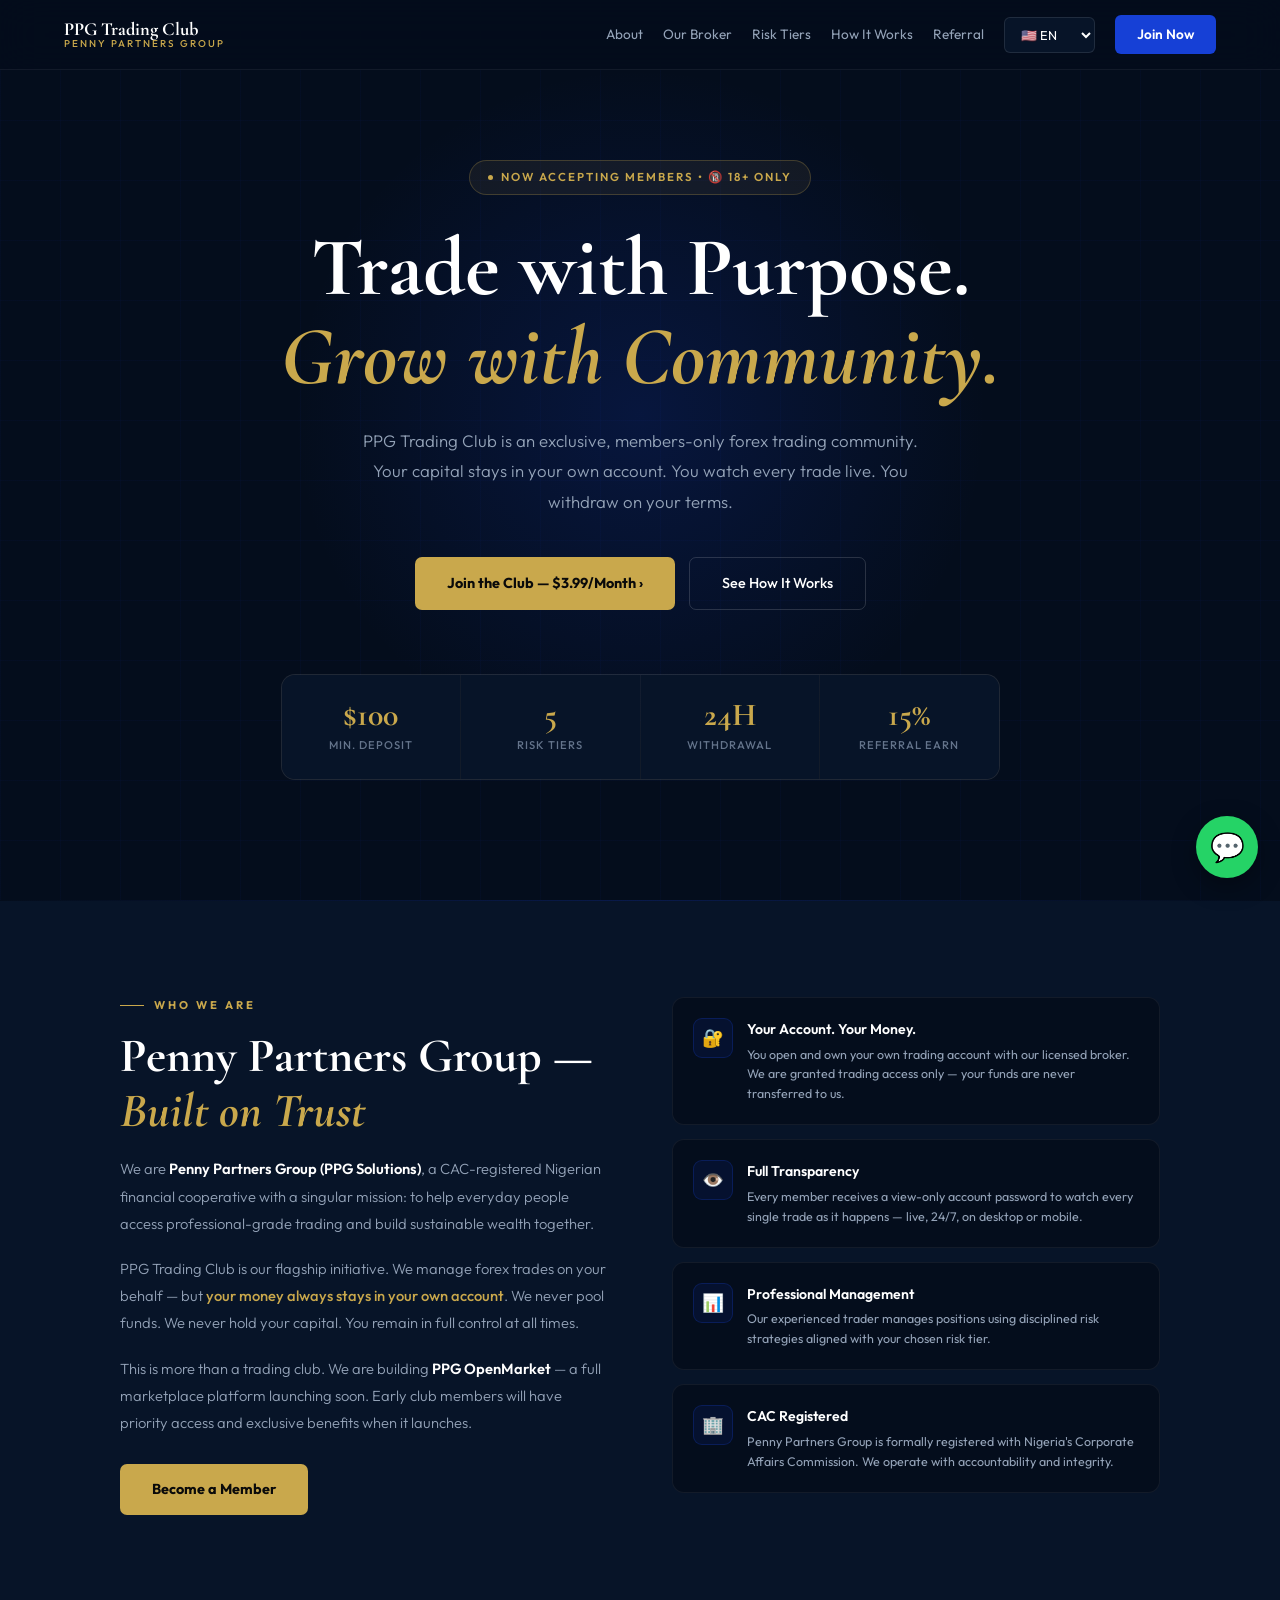
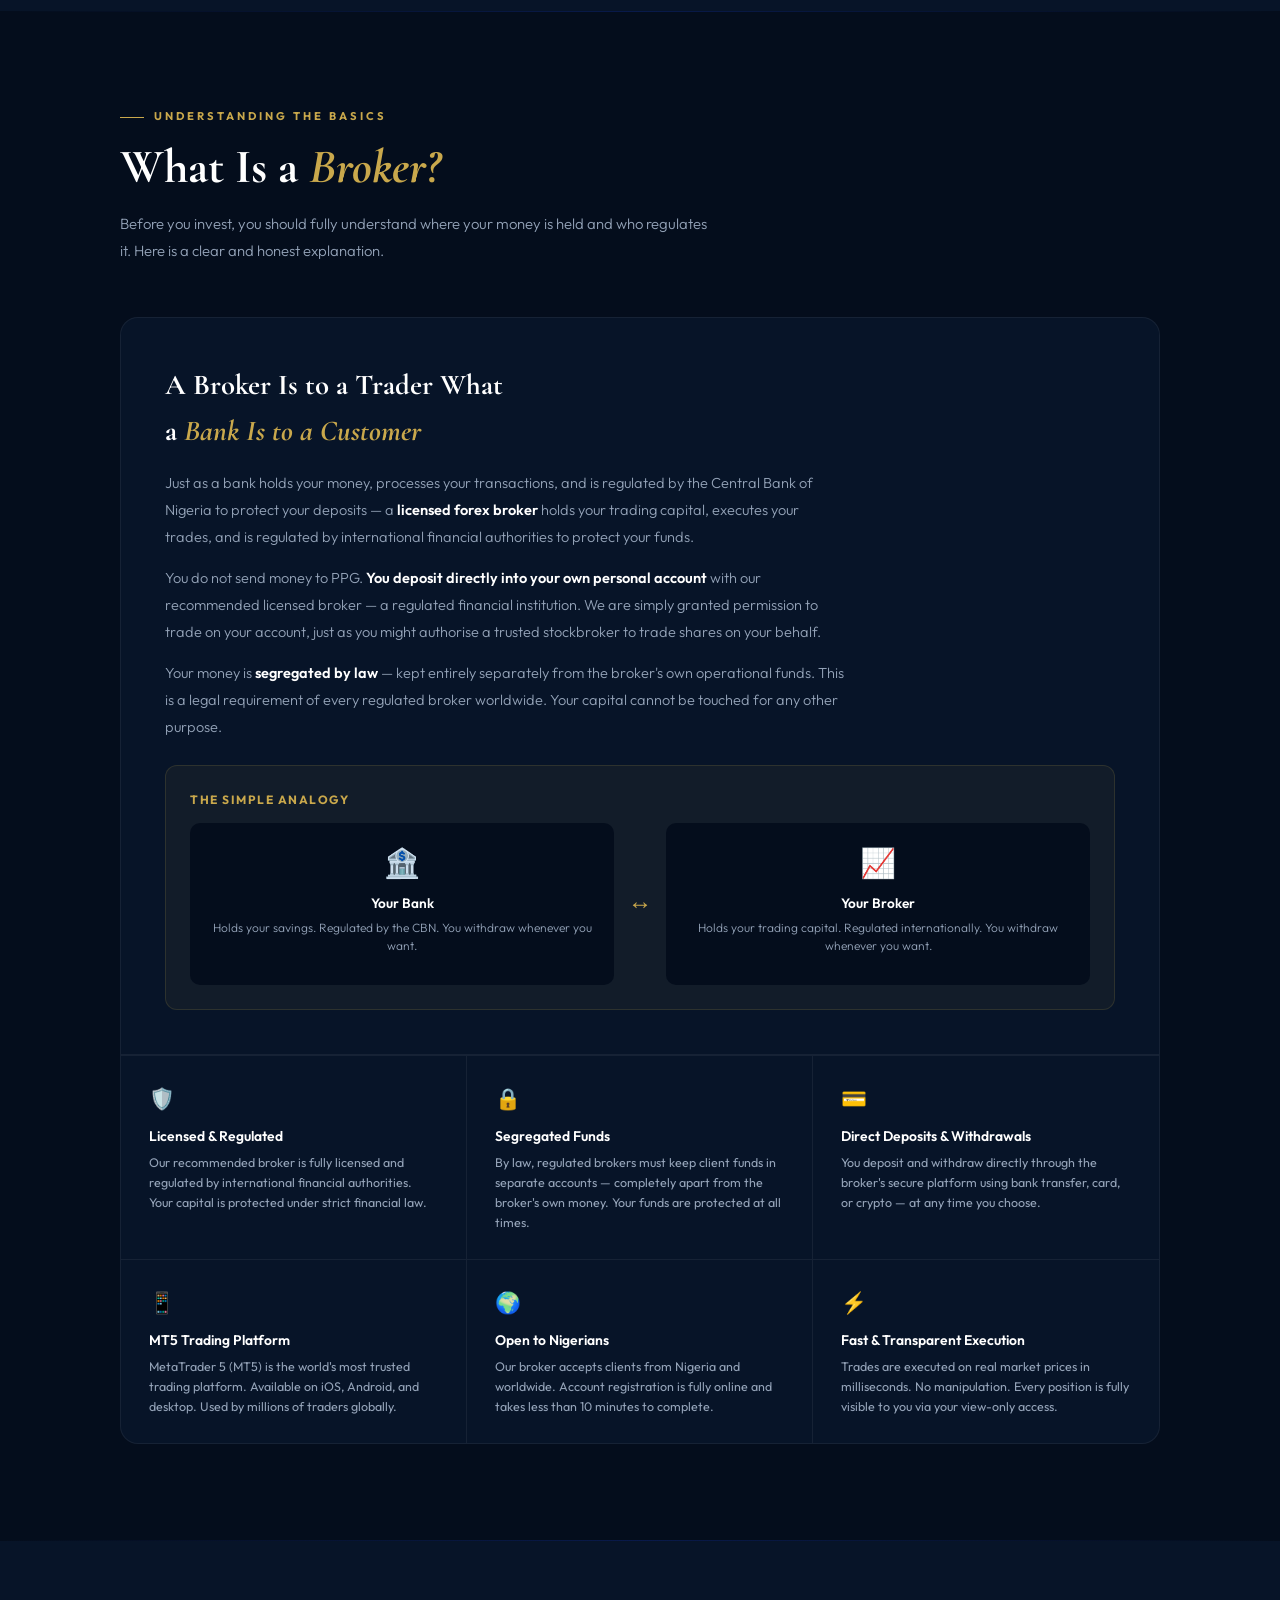
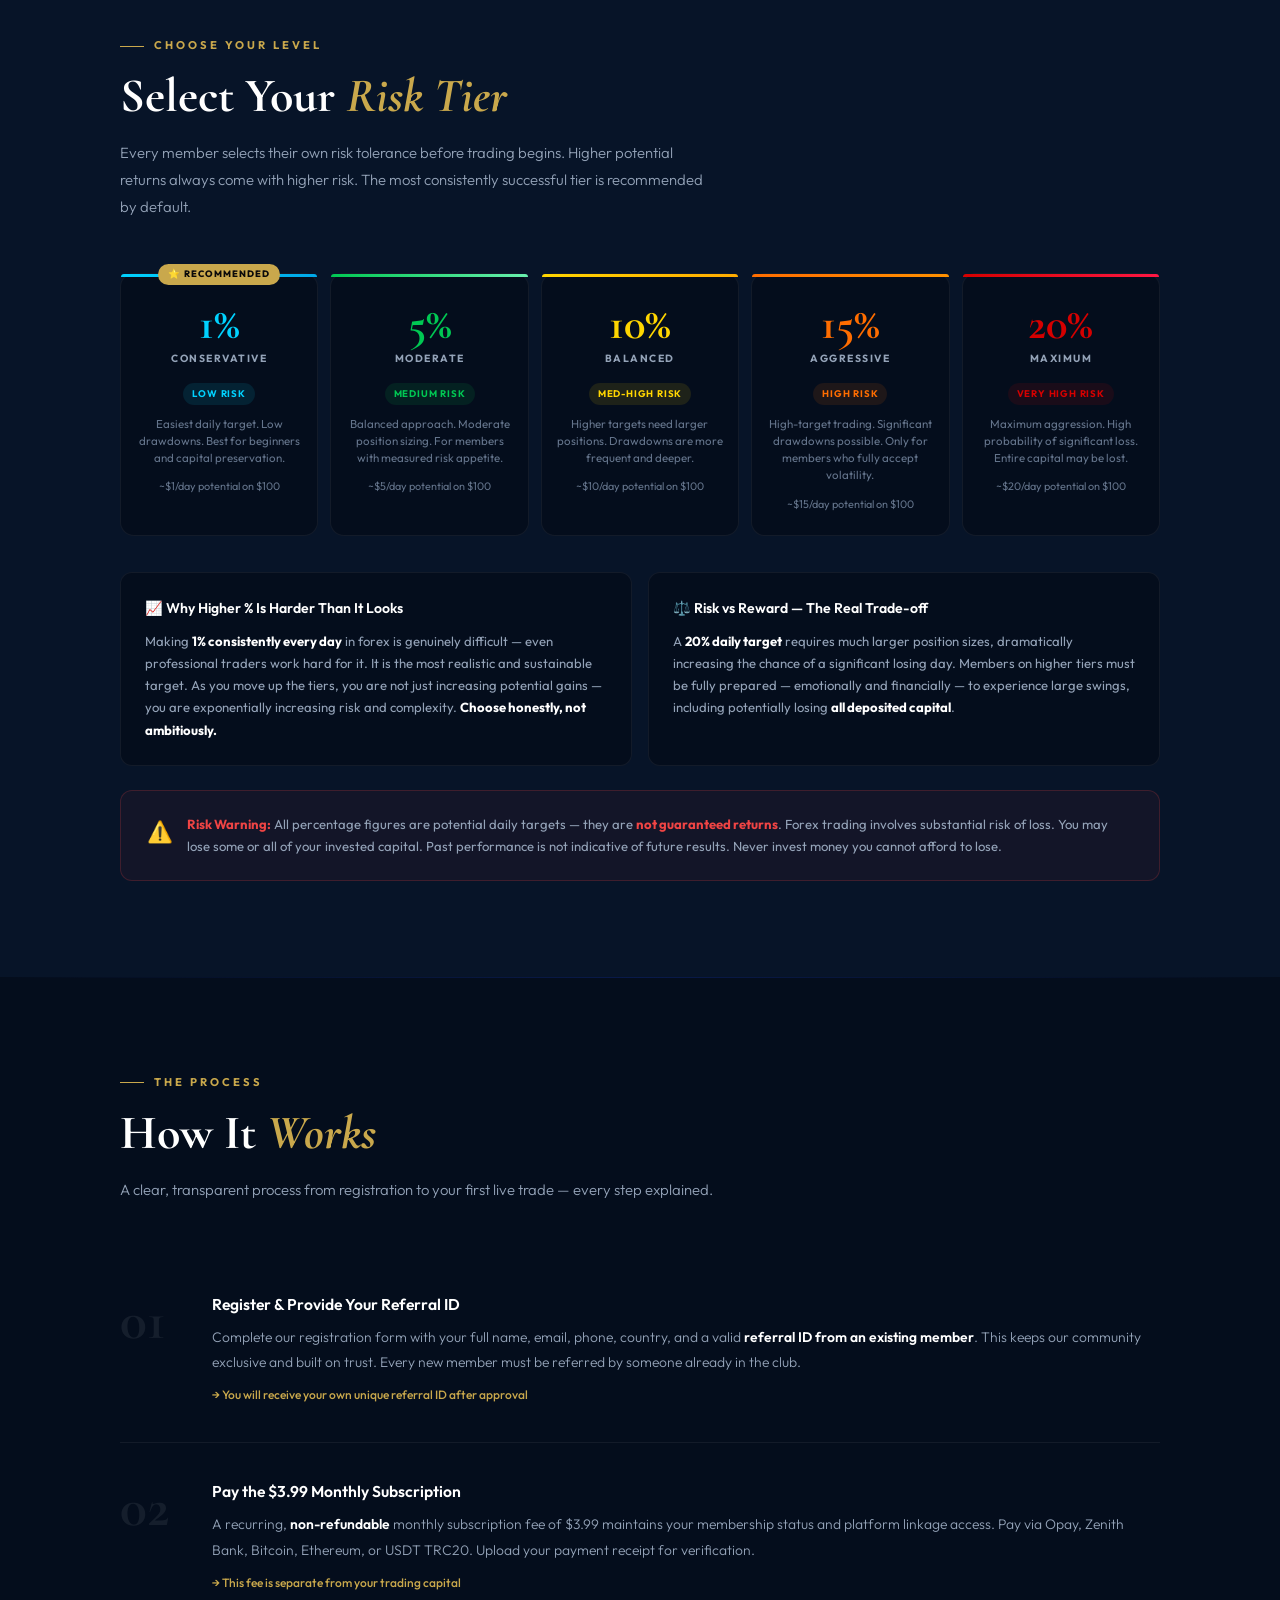
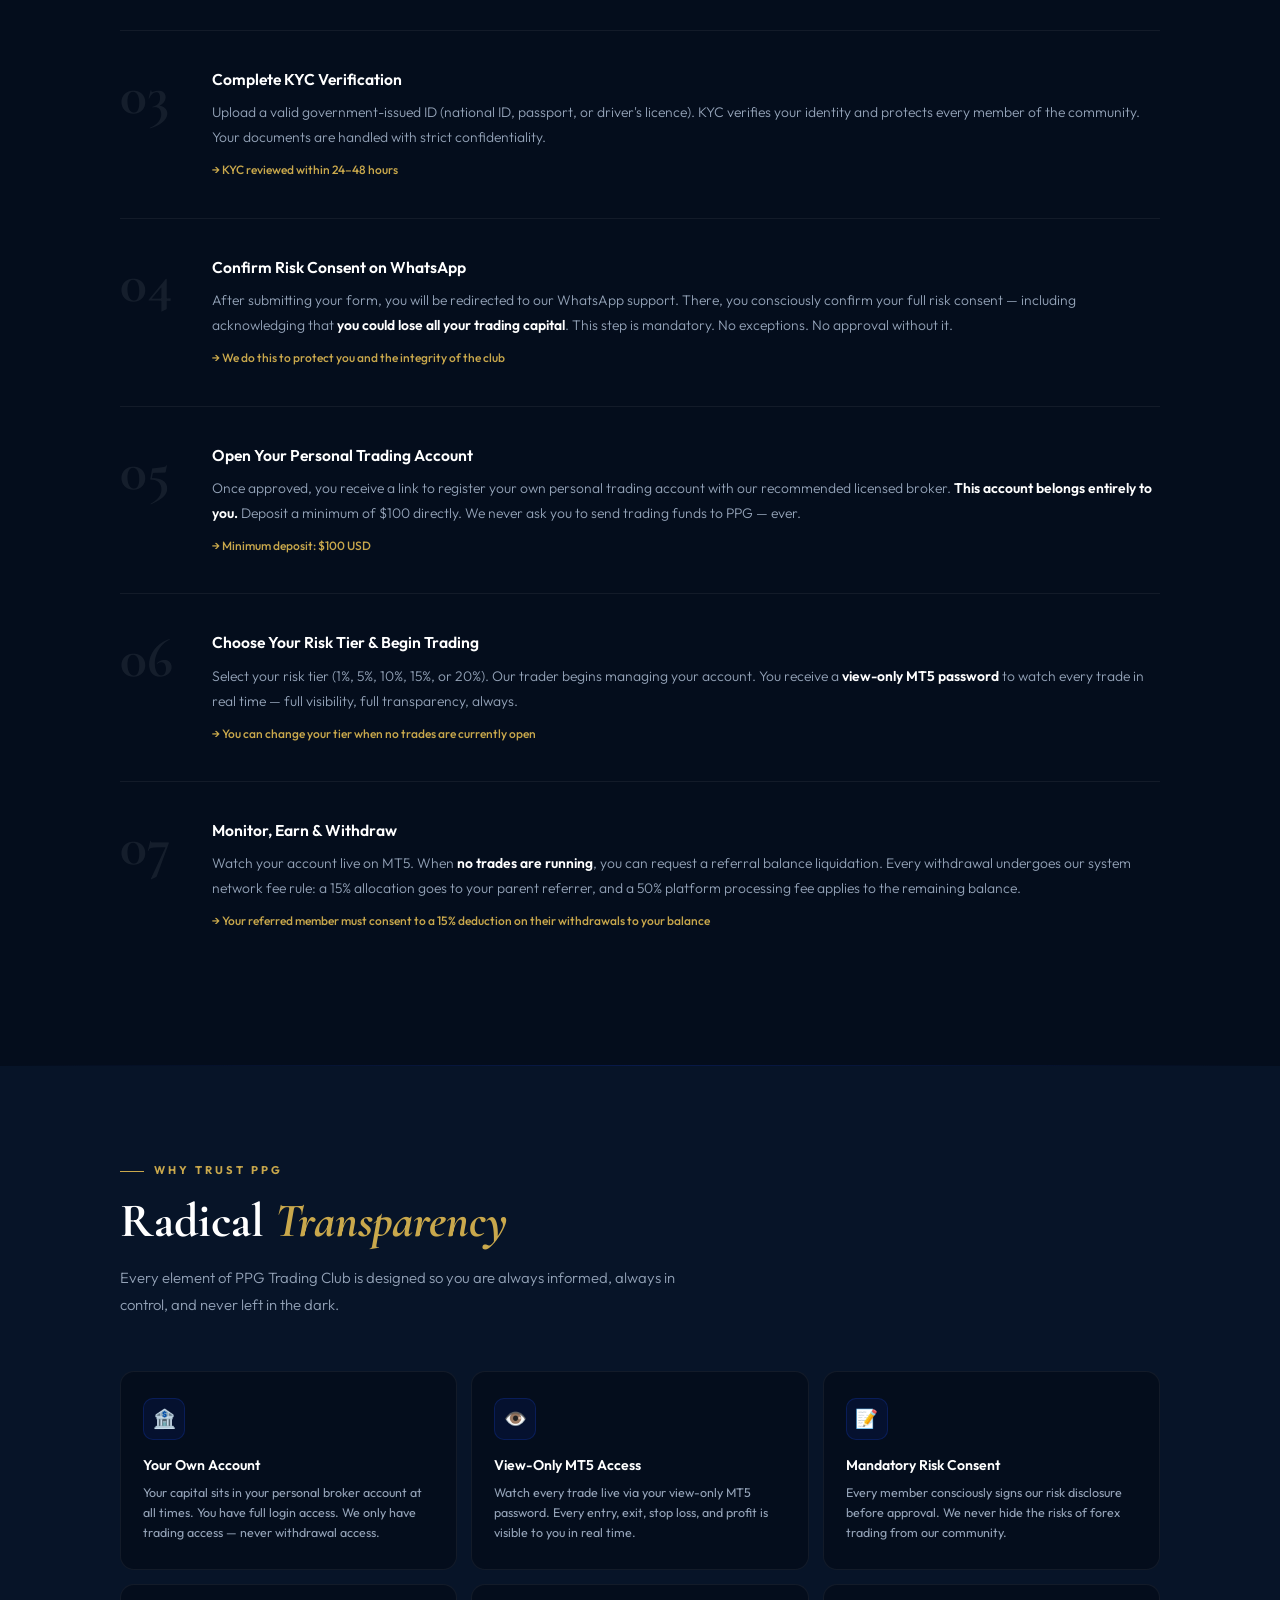
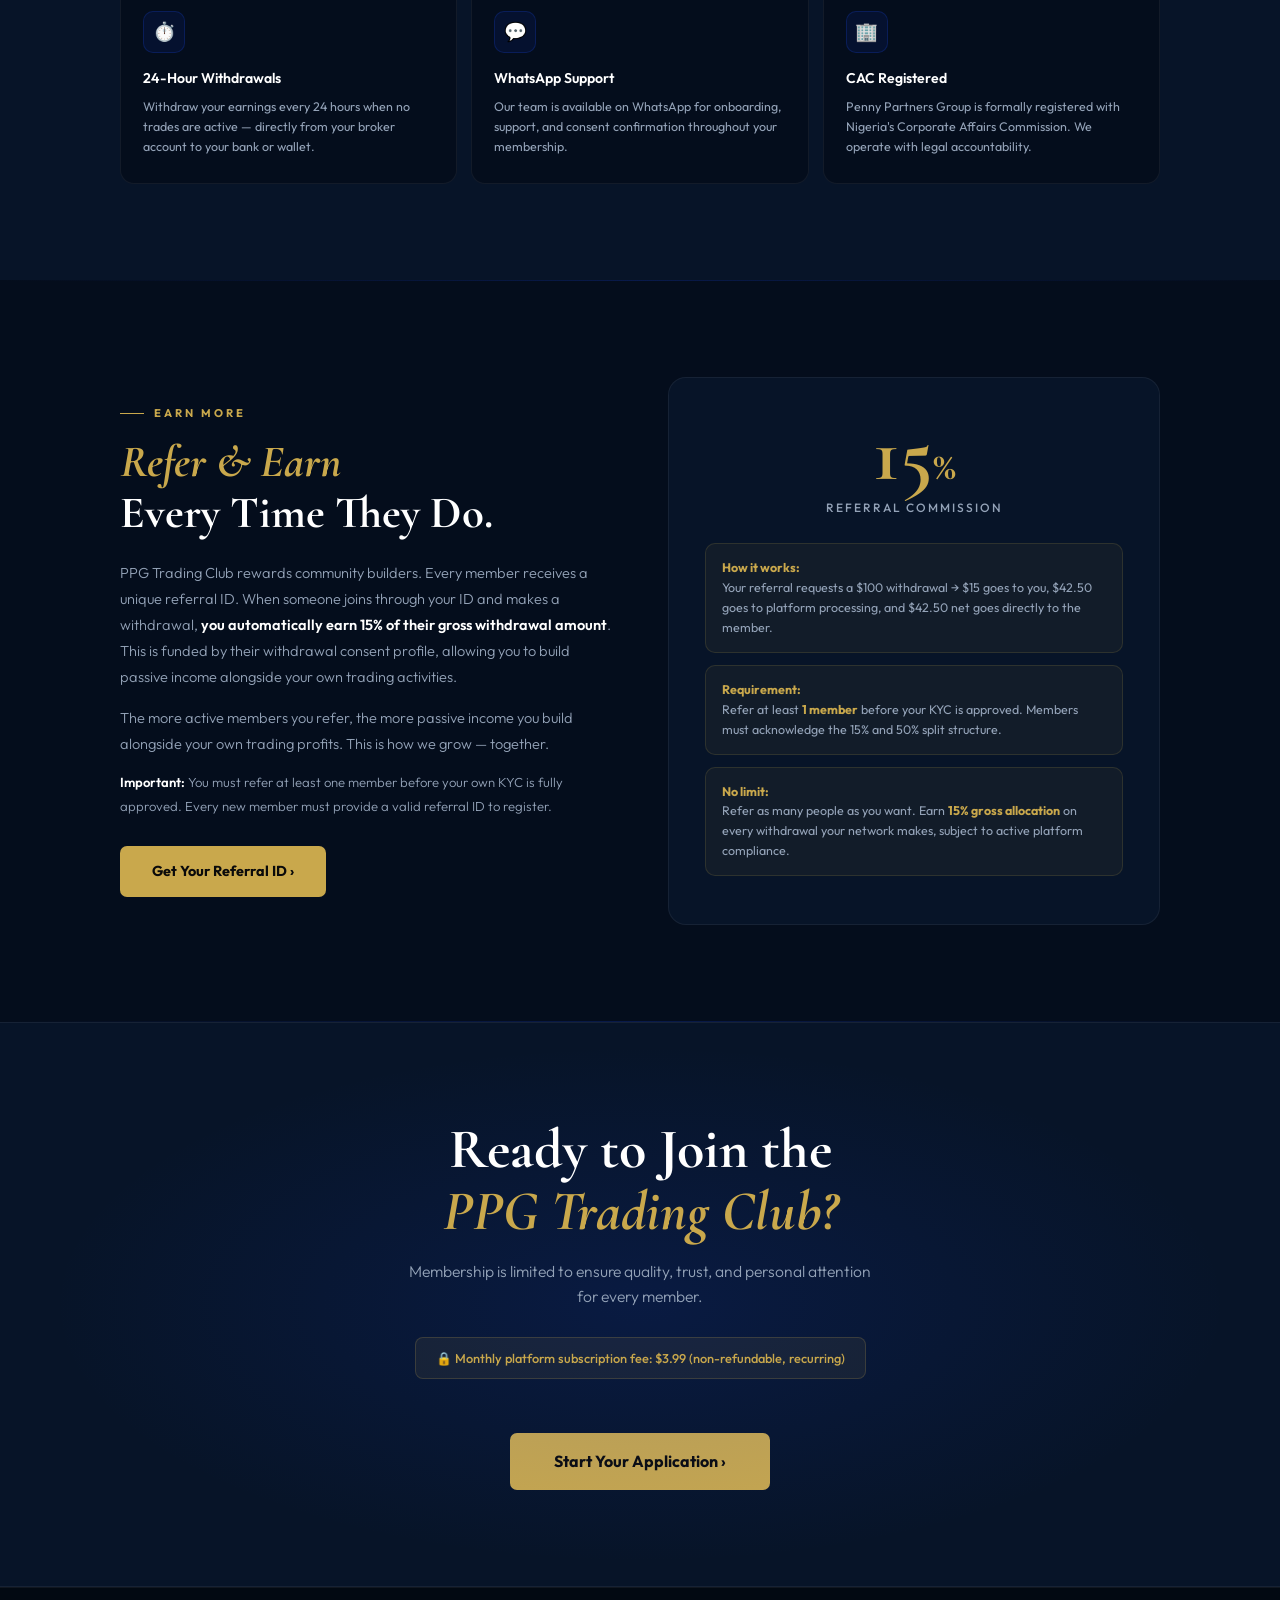
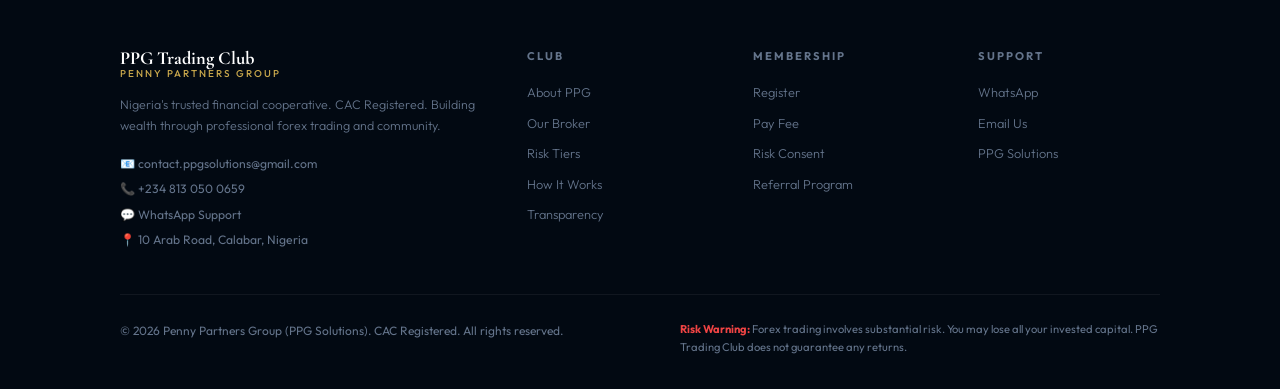
==== commit 2bc91271: "Implement language selector and chat button Added language selector for mobile and desktop views, an" ====
--- a/index.html
+++ b/index.html
@@ -19,11 +19,13 @@
 .logo-text{display:flex;flex-direction:column;line-height:1.1;}
 .logo-text span:first-child{font-family:'Cormorant Garamond',serif;font-size:1.15rem;font-weight:700;color:var(--white);}
 .logo-text span:last-child{font-size:0.62rem;color:var(--gold);letter-spacing:2px;text-transform:uppercase;font-weight:500;}
-.nav-links{display:flex;align-items:center;gap:28px;}
+.nav-links{display:flex;align-items:center;gap:20px;}
 .nav-links a{color:var(--grey);text-decoration:none;font-size:0.85rem;font-weight:400;transition:color 0.2s;}
 .nav-links a:hover{color:var(--white);}
 .nav-btn{background:var(--blue)!important;color:var(--white)!important;padding:9px 22px;border-radius:6px;font-weight:600!important;transition:all 0.2s!important;}
 .nav-btn:hover{background:#1e50f0!important;transform:translateY(-1px);box-shadow:0 8px 24px var(--blue-glow)!important;}
+.lang-selector{background:#071428;color:white;border:1px solid rgba(255,255,255,0.1);padding:8px 12px;border-radius:6px;font-size:0.8rem;cursor:pointer;font-family:'Outfit',sans-serif;outline:none;}
+.lang-selector:focus{border-color:var(--blue);}
 .hamburger{display:none;flex-direction:column;gap:5px;cursor:pointer;}
 .hamburger span{display:block;width:22px;height:1.5px;background:var(--white);border-radius:2px;}
 .mob-nav{display:none;position:fixed;top:70px;left:0;right:0;background:var(--navy2);border-bottom:1px solid var(--border);padding:24px 5% 32px;flex-direction:column;gap:0;z-index:999;}
@@ -31,6 +33,7 @@
 .mob-nav a{color:var(--grey);text-decoration:none;font-size:0.95rem;padding:14px 0;border-bottom:1px solid var(--border);transition:color 0.2s;}
 .mob-nav a:hover{color:var(--white);}
 .mob-nav .mob-cta{margin-top:20px;background:var(--blue);color:var(--white);text-align:center;padding:14px;border-radius:8px;font-weight:600;font-size:0.95rem;border:none;}
+.mob-lang-container{padding:14px 0;border-bottom:1px solid var(--border);display:flex;align-items:center;justify-content:between;}
 
 /* HERO */
 .hero{min-height:100vh;display:flex;align-items:center;justify-content:center;padding:120px 5% 80px;position:relative;overflow:hidden;text-align:center;}
@@ -179,6 +182,10 @@
 .cta p{color:var(--grey);font-size:0.98rem;margin-bottom:28px;position:relative;font-weight:300;max-width:480px;margin-left:auto;margin-right:auto;}
 .cta-fee-tag{display:inline-flex;align-items:center;gap:8px;background:rgba(201,168,76,0.08);border:1px solid rgba(201,168,76,0.2);border-radius:8px;padding:10px 20px;font-size:0.8rem;color:var(--gold);font-weight:500;margin-bottom:28px;position:relative;}
 
+/* FLOATING CHAT */
+.chat-float{position:fixed;bottom:22px;right:22px;width:62px;height:62px;border-radius:50%;background:#25D366;display:flex;align-items:center;justify-content:center;font-size:28px;text-decoration:none;box-shadow:0 8px 25px rgba(0,0,0,.35);z-index:9999;transition:.25s;}
+.chat-float:hover{transform:translateY(-3px) scale(1.05);}
+
 /* FOOTER */
 footer{background:#020912;padding:60px 5% 32px;border-top:1px solid var(--border);}
 .footer-grid{max-width:1040px;margin:0 auto;display:grid;grid-template-columns:2fr 1fr 1fr 1fr;gap:44px;margin-bottom:44px;}
@@ -240,18 +247,36 @@
     <a href="#risk">Risk Tiers</a>
     <a href="#how">How It Works</a>
     <a href="#referral">Referral</a>
+    <select id="langSwitch" class="lang-selector">
+      <option value="en">🇺🇸 EN</option>
+      <option value="fr">🇫🇷 FR</option>
+      <option value="es">🇪🇸 ES</option>
+      <option value="ar">🇸🇦 AR</option>
+      <option value="zh-CN">🇨🇳 中文</option>
+    </select>
     <a href="register.html" class="nav-btn">Join Now</a>
   </div>
   <div class="hamburger" onclick="toggleNav()" id="ham">
     <span></span><span></span><span></span>
   </div>
 </nav>
+
 <div class="mob-nav" id="mobNav">
   <a href="#about" onclick="closeNav()">About</a>
   <a href="#broker" onclick="closeNav()">Our Broker</a>
   <a href="#risk" onclick="closeNav()">Risk Tiers</a>
   <a href="#how" onclick="closeNav()">How It Works</a>
   <a href="#referral" onclick="closeNav()">Referral</a>
+  <div class="mob-lang-container">
+    <span style="font-size:0.85rem; color:var(--grey);">Language:</span>
+    <select id="langSwitchMob" class="lang-selector">
+      <option value="en">🇺🇸 EN</option>
+      <option value="fr">🇫🇷 FR</option>
+      <option value="es">🇪🇸 ES</option>
+      <option value="ar">🇸🇦 AR</option>
+      <option value="zh-CN">🇨🇳 中文</option>
+    </select>
+  </div>
   <a href="register.html" class="mob-cta">Join the Club — $3.99/Mo</a>
 </div>
 
@@ -259,7 +284,7 @@
   <div class="hero-glow"></div>
   <div class="hero-lines"></div>
   <div class="hero-content">
-    <div class="hero-pill"><div class="pill-dot"></div>Now Accepting Members</div>
+    <div class="hero-pill"><div class="pill-dot"></div>Now Accepting Members • 🔞 18+ Only</div>
     <h1>Trade with Purpose.<br><em>Grow with Community.</em></h1>
     <p class="hero-sub">PPG Trading Club is an exclusive, members-only forex trading community. Your capital stays in your own account. You watch every trade live. You withdraw on your terms.</p>
     <div class="hero-btns">
@@ -602,6 +627,8 @@
   </div>
 </footer>
 
+<a href="https://wa.me/2348130500659" class="chat-float" target="_blank">💬</a>
+
 <script>
 function toggleNav(){document.getElementById('mobNav').classList.toggle('open');}
 function closeNav(){document.getElementById('mobNav').classList.remove('open');}
@@ -613,6 +640,24 @@
 window.addEventListener('scroll',function(){
   document.getElementById('topnav').style.boxShadow=window.scrollY>20?'0 4px 32px rgba(0,0,0,0.5)':'none';
 });
+
+// Translation Management System
+function initTranslationEngine(selectId) {
+  document.getElementById(selectId).addEventListener('change', function(){
+    const lang = this.value;
+    if (lang === 'en') {
+      // If returning to English, strip the translation wrapper parameter if active
+      if (window.location.href.includes('translate.google.com')) {
+        window.location.href = window.location.origin + window.location.pathname;
+      }
+      return;
+    }
+    window.location.href = "https://translate.google.com/translate?sl=auto&tl=" + lang + "&u=" + encodeURIComponent(window.location.href);
+  });
+}
+
+initTranslationEngine('langSwitch');
+initTranslationEngine('langSwitchMob');
 </script>
 
 </body>
